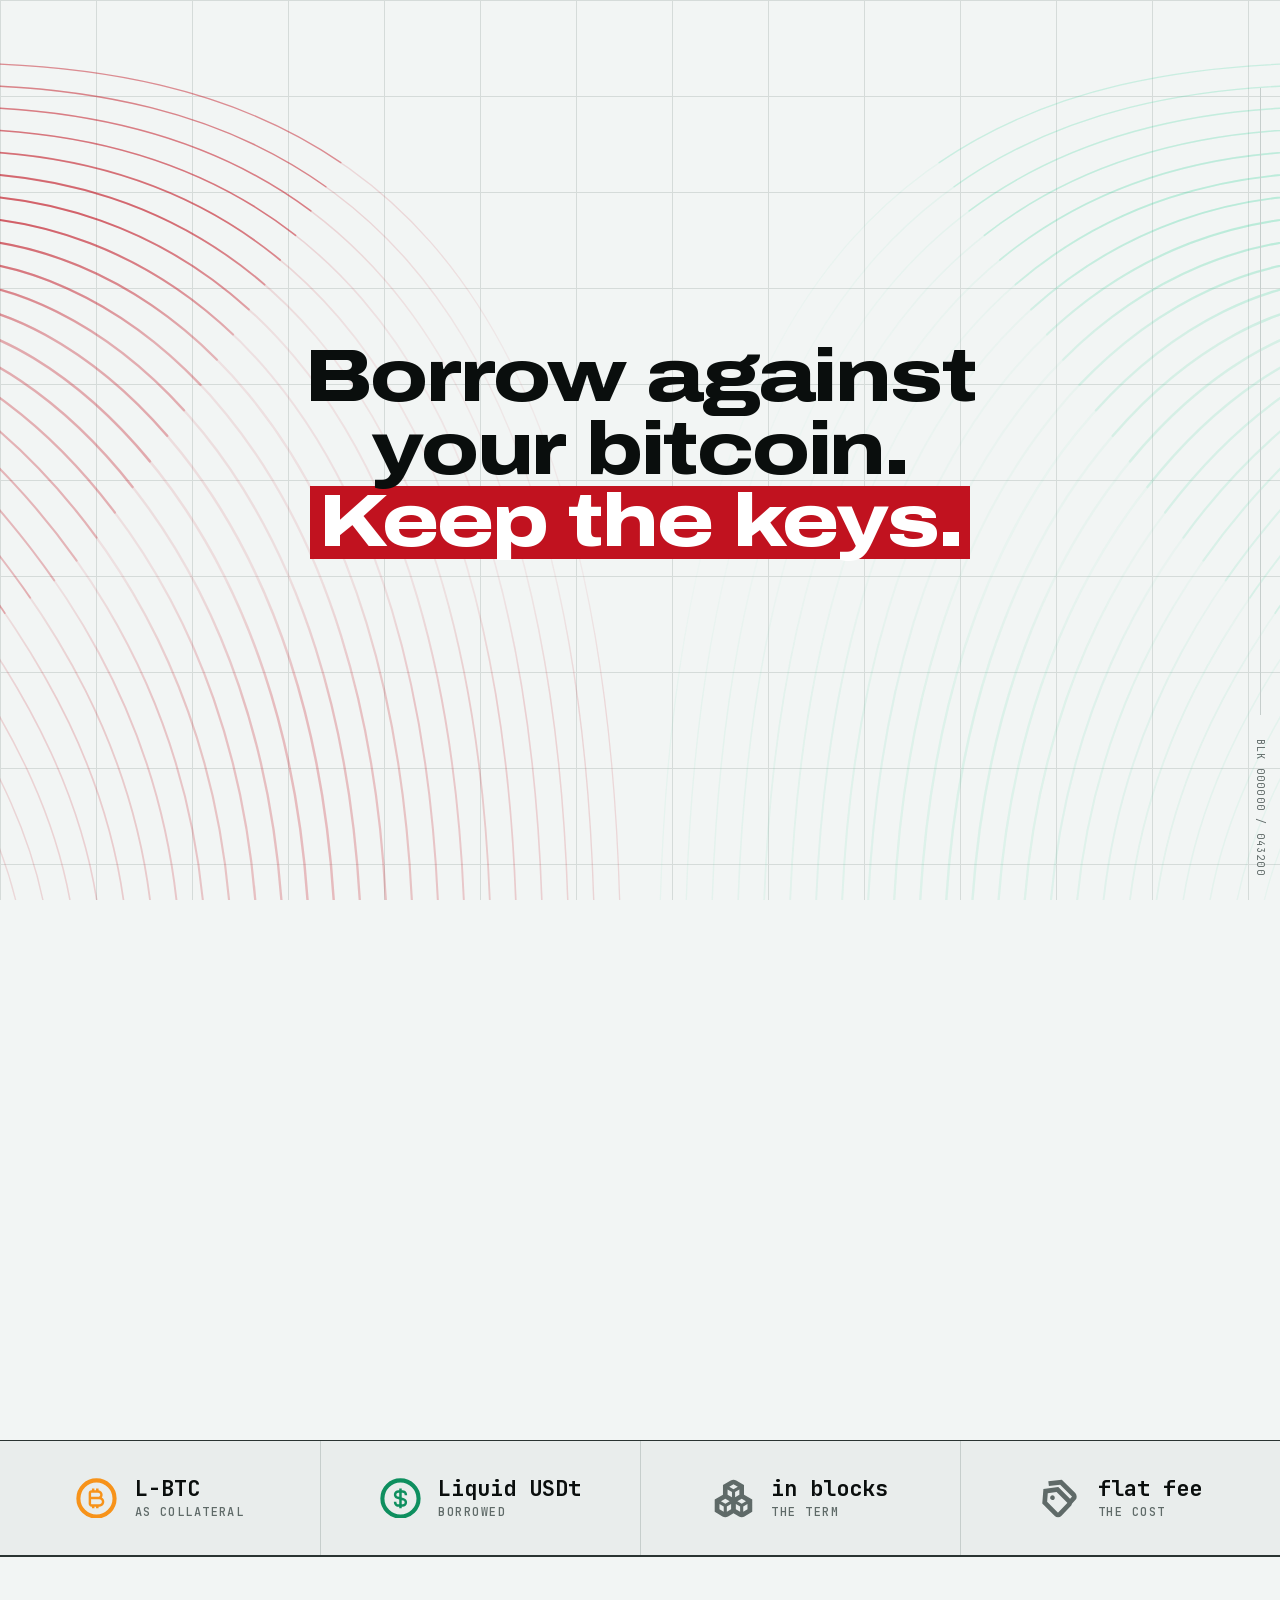
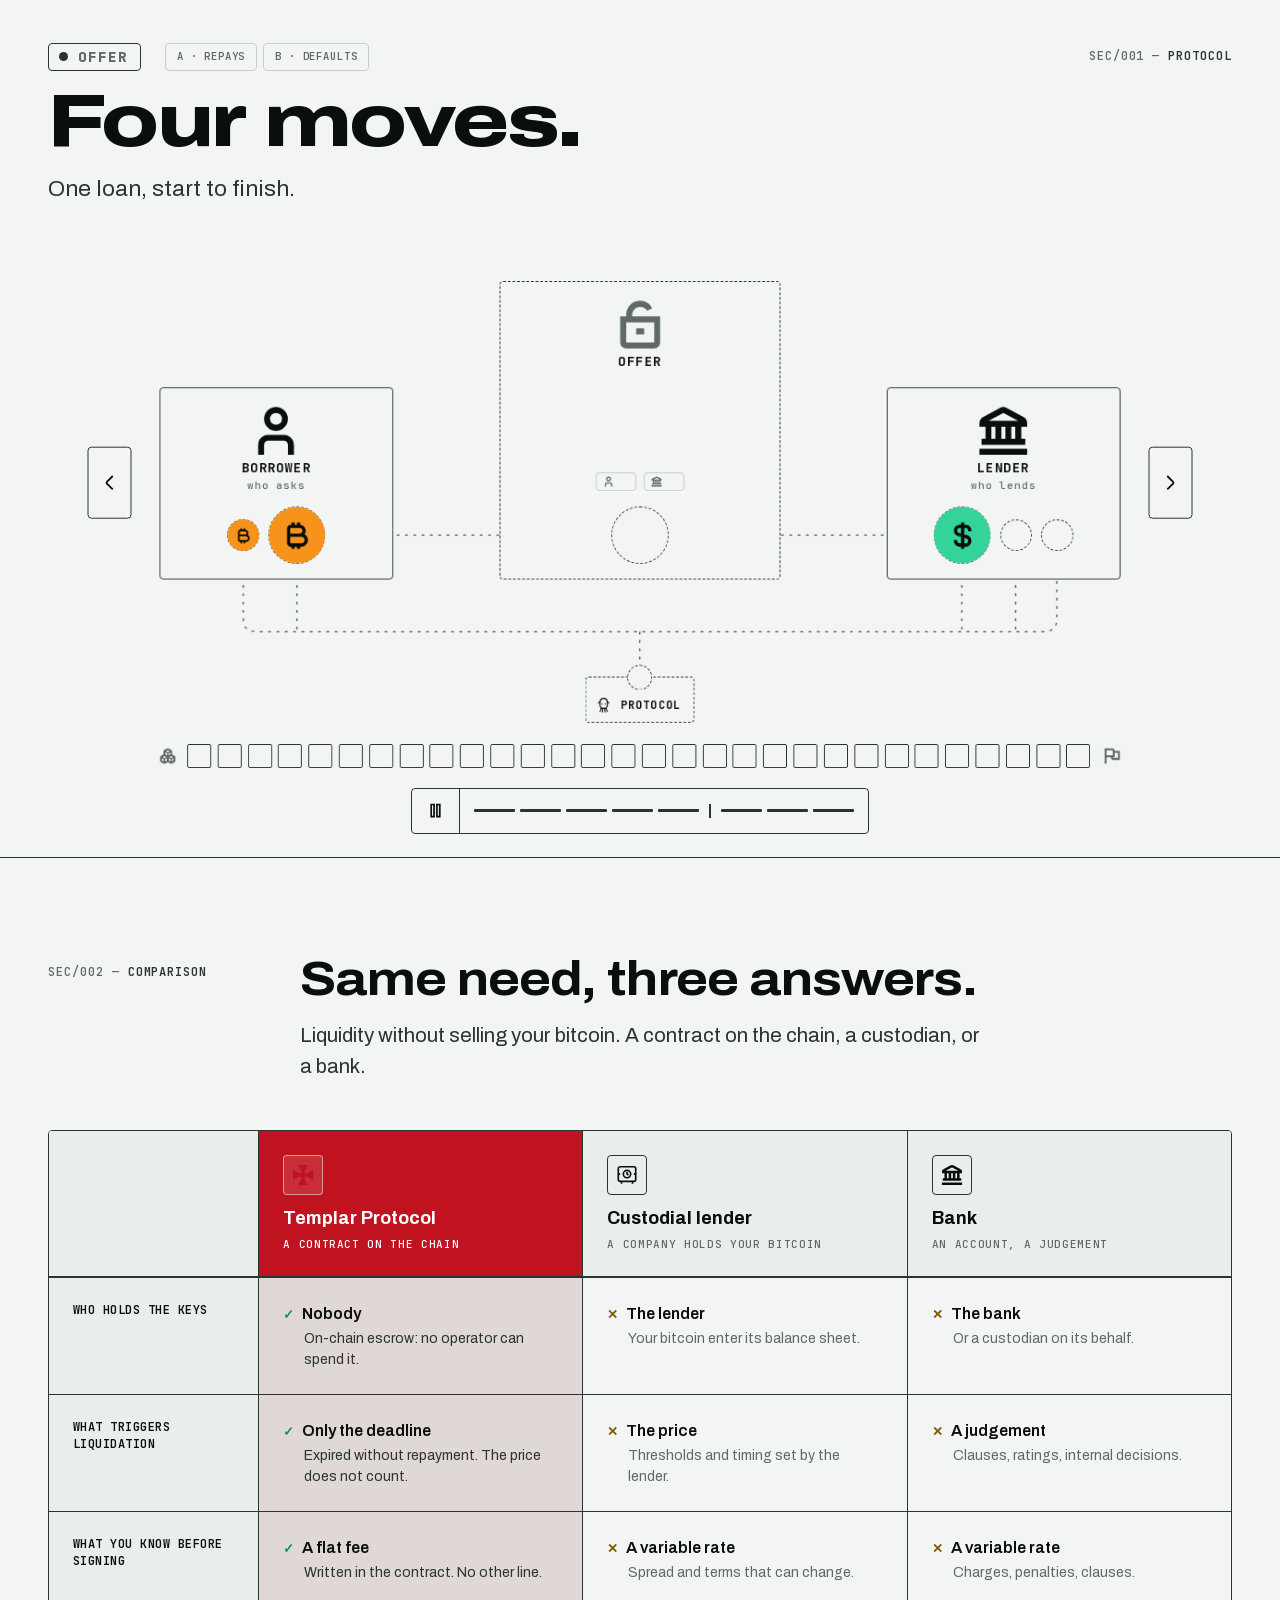
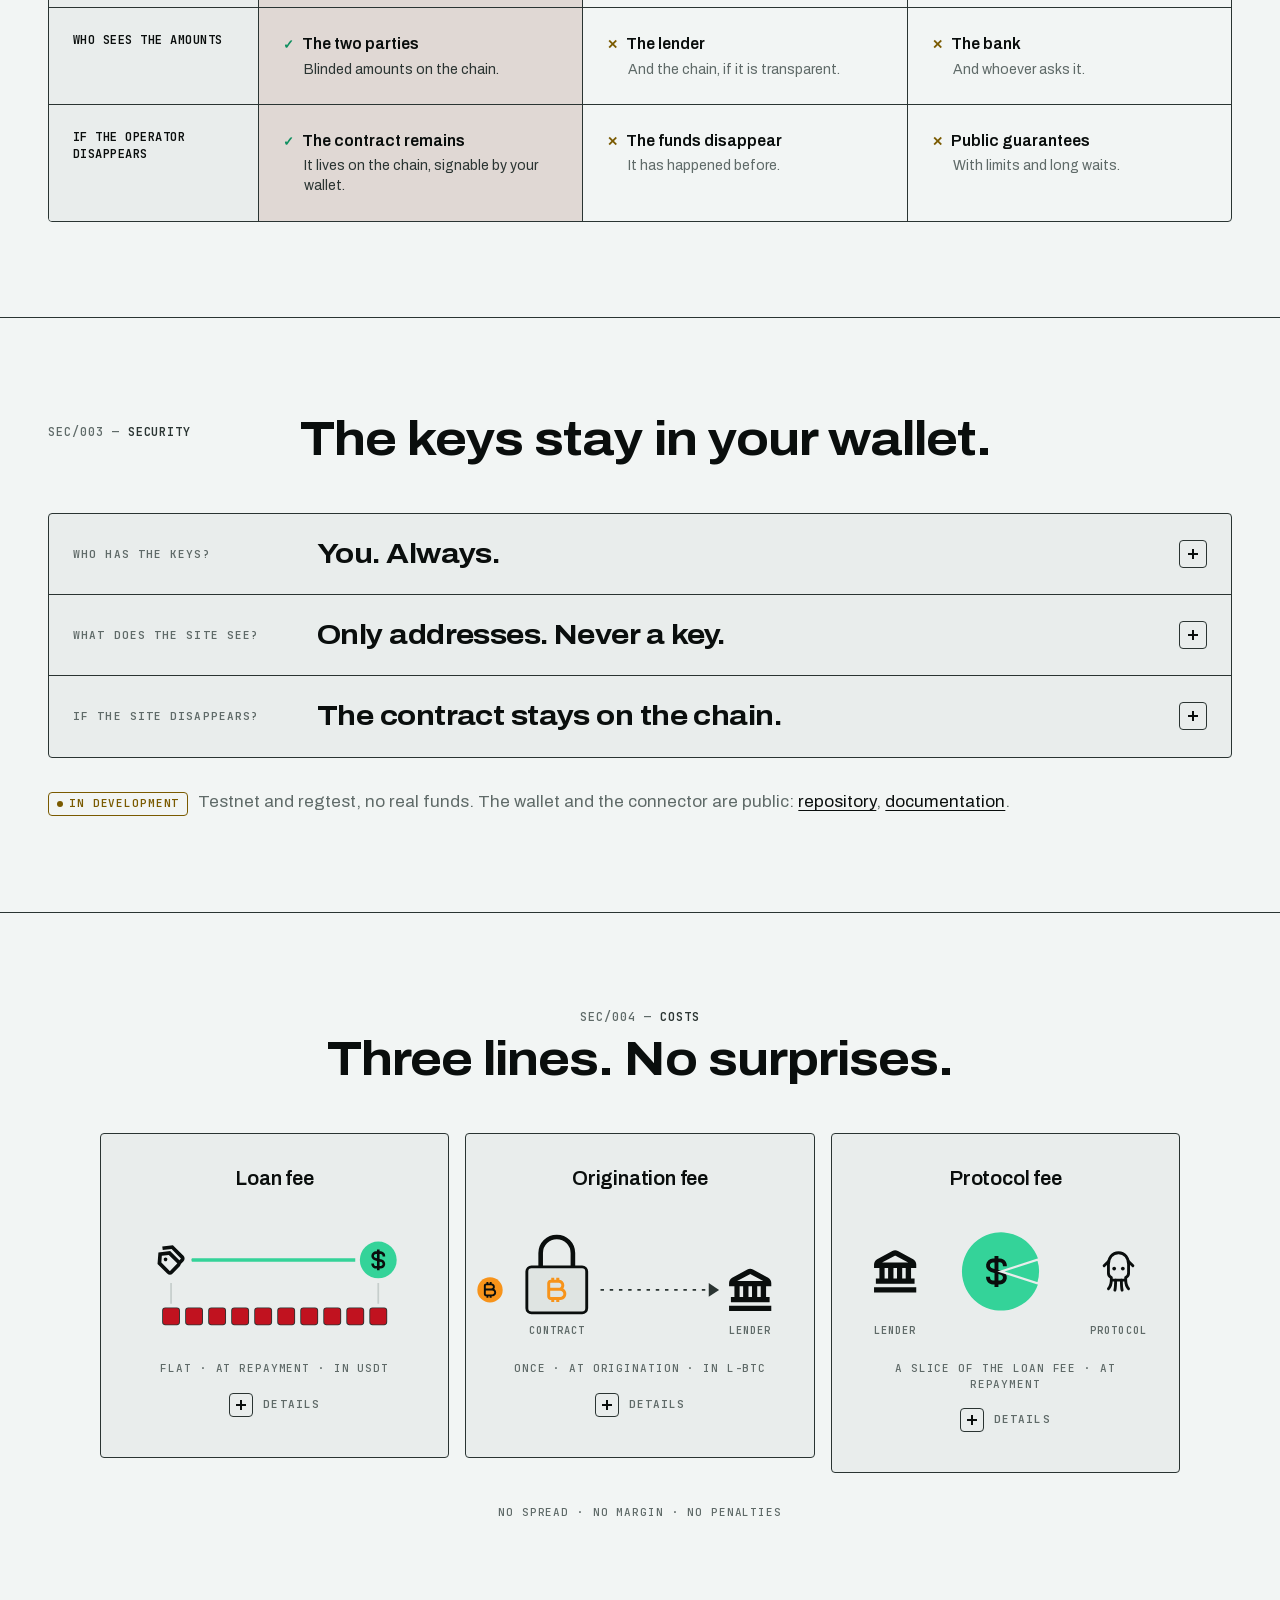
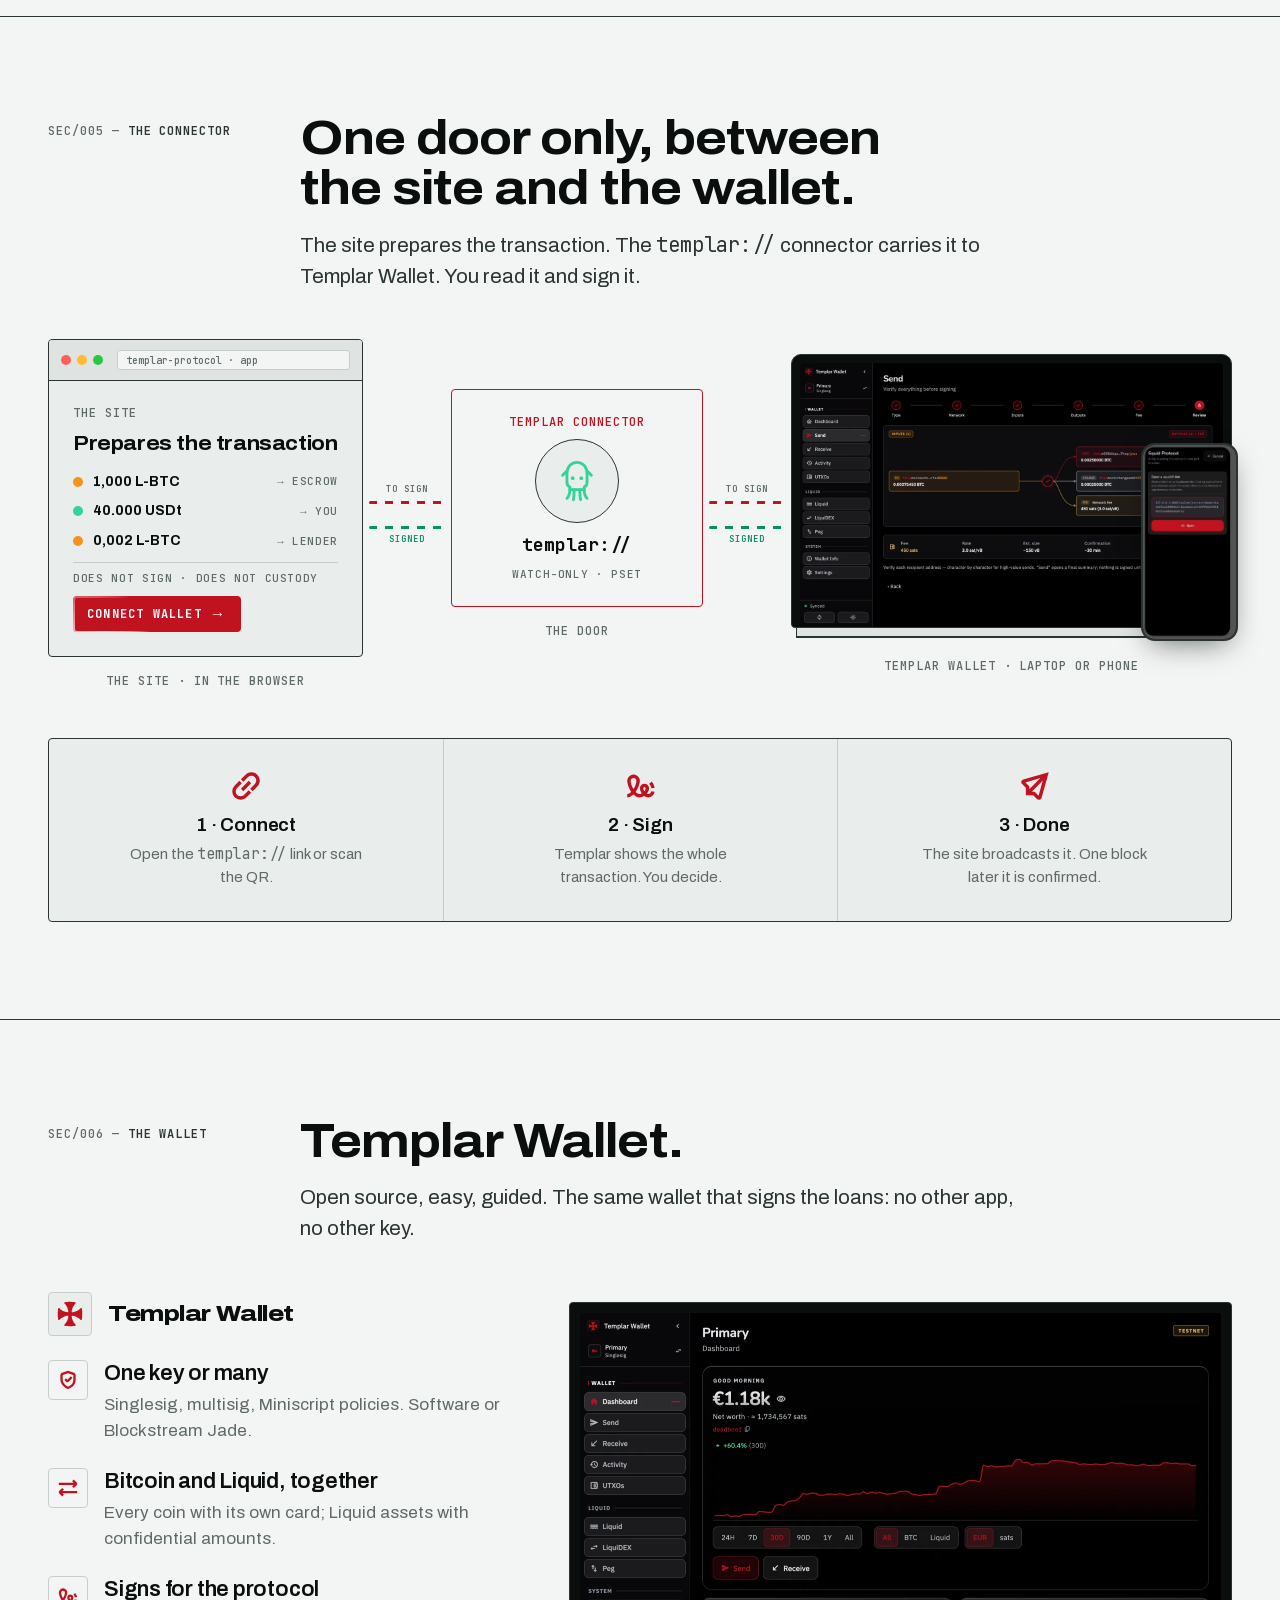
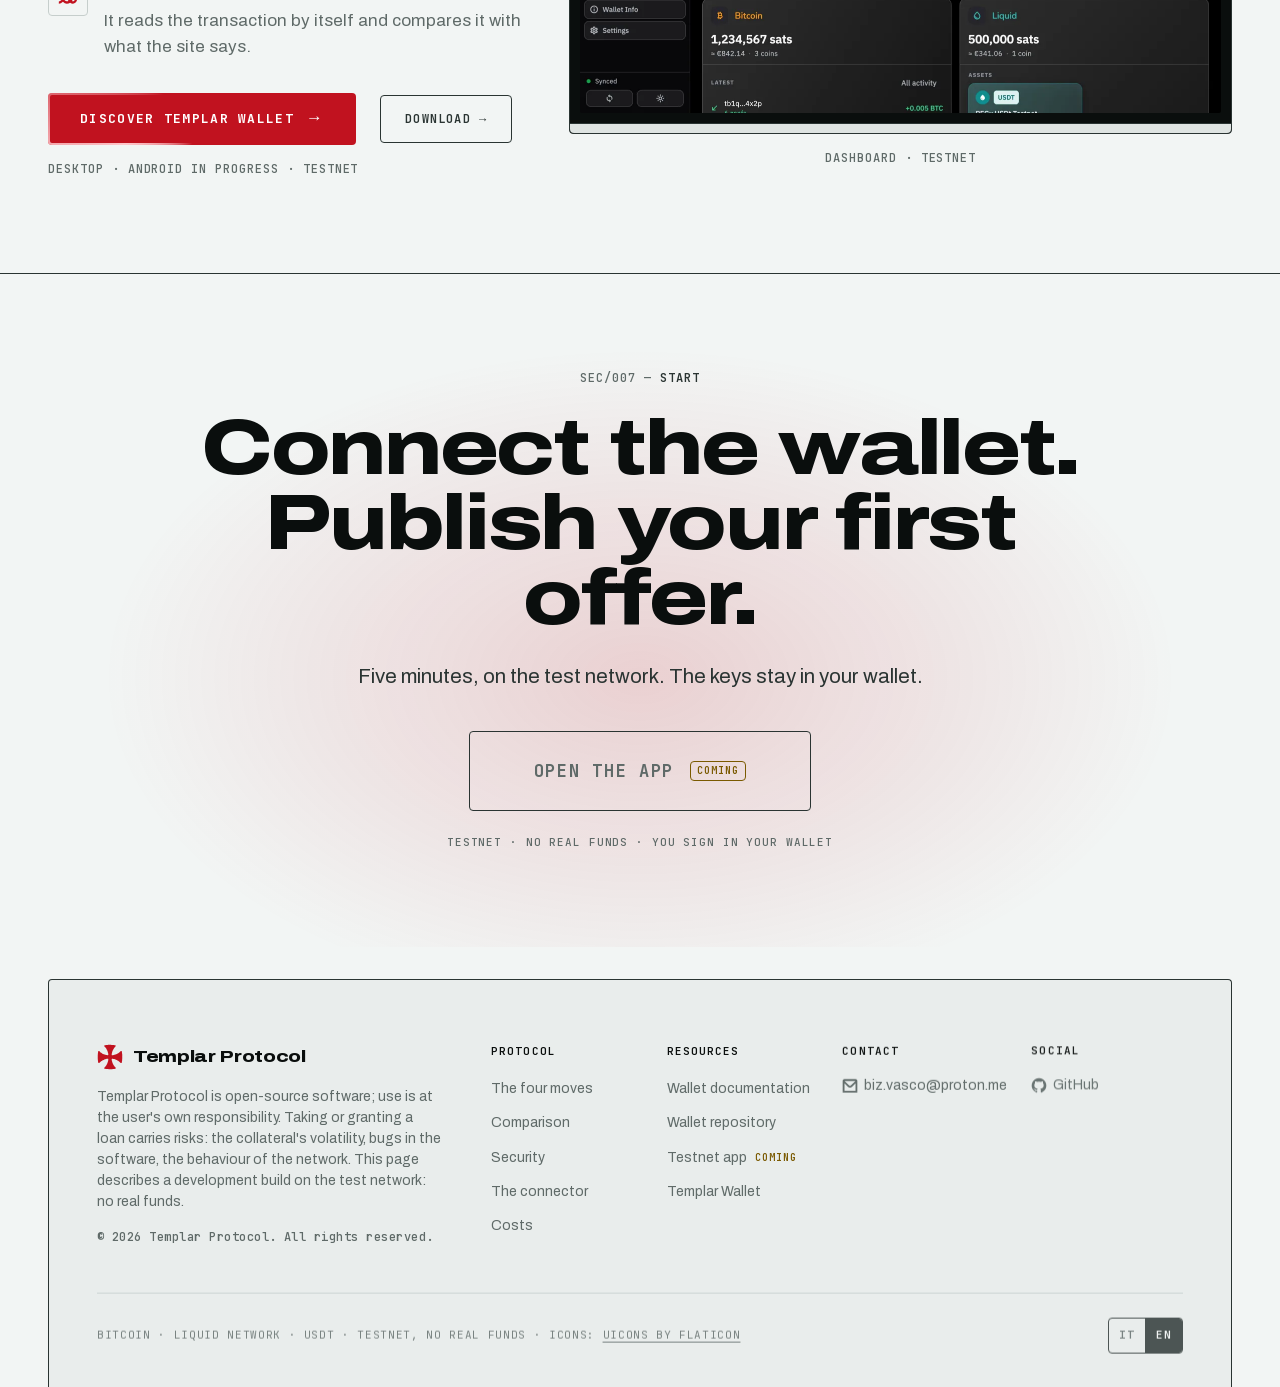
==== site/en/index.html @ 84b76973 "The Templar Protocol website: protocol, wallet and documentation Italian and English, published to G" ====
<!doctype html>
<html lang="en">
<head>
<meta charset="utf-8">
<meta name="viewport" content="width=device-width, initial-scale=1, viewport-fit=cover">
<title>Templar Protocol — USDt loans backed by bitcoin, on the Liquid Network</title>
<meta name="description" content="Peer-to-peer fixed-term loans in Liquid USDt, backed by L-BTC and settled on-chain on the Liquid Network. No custodian, no oracle, no price liquidation. You sign in your wallet.">
<link rel="canonical" href="https://templar.red/en/">
<link rel="alternate" hreflang="it" href="https://templar.red/">
<link rel="alternate" hreflang="en" href="https://templar.red/en/">
<link rel="alternate" hreflang="x-default" href="https://templar.red/">
<meta property="og:type" content="website">
<meta property="og:site_name" content="Templar Protocol">
<meta property="og:title" content="Templar Protocol — Borrow against your bitcoin. Keep the keys.">
<meta property="og:description" content="Fixed-term loans in Liquid USDt, backed by L-BTC. No custodian, no oracle, no price liquidation.">
<meta property="og:url" content="https://templar.red/en/">
<meta property="og:image" content="https://templar.red/assets/img/og-en.png">
<meta property="og:locale" content="en_US">
<meta property="og:locale:alternate" content="it_IT">
<meta name="twitter:card" content="summary_large_image">
<meta name="theme-color" content="#F2F5F4" media="(prefers-color-scheme: light)">
<meta name="theme-color" content="#0A0E0D" media="(prefers-color-scheme: dark)">
<link rel="icon" href="../assets/img/favicon.svg" type="image/svg+xml">
<script>try{var t=localStorage.getItem('sp-theme');if(t==='dark'||t==='light')document.documentElement.setAttribute('data-theme',t)}catch(e){}document.documentElement.classList.add('nav-off','js')</script>
<noscript><style>.nav-off .nav{opacity:1;transform:none;pointer-events:auto}</style></noscript>
<link rel="preload" href="../assets/fonts/Archivo-var.woff2" as="font" type="font/woff2" crossorigin>
<link rel="preload" href="../assets/fonts/JetBrainsMono-var.woff2" as="font" type="font/woff2" crossorigin>
<link rel="stylesheet" href="../assets/css/style.css">
</head>
<body>
<a class="skip" href="#main">Skip to content</a>

<header class="nav" data-open="false">
  <div class="wrap">
    <a class="brand" href="#top" aria-label="Templar Protocol, top of page">
      <img class="brand-mark" src="../assets/img/templar-cross.svg" alt="" width="26" height="26">
      <span class="word">Templar Protocol</span>
    </a>
    <span class="tag tag-warn nav-net"><i class="dot"></i>Testnet</span>
    <nav class="nav-links" id="menu" aria-label="Sections">
      <a href="#protocollo">Protocol</a>
      <a href="#sicurezza">Security</a>
      <a href="#costi">Costs</a>
      <a href="#wallet">Connector</a>
      <a class="only-menu" href="wallet/">Templar Wallet &#8594;</a>
      <div class="menu-tools only-menu">
        <div class="seg seg-nav" aria-label="Language"><a href="../" data-lang-set="it" hreflang="it" lang="it">IT</a><a href="./" aria-current="page" data-lang-set="en" hreflang="en">EN</a></div>
        <button type="button" class="nav-theme" data-theme-toggle aria-label="Switch theme"><svg viewBox="0 0 20 20" aria-hidden="true"><circle cx="10" cy="10" r="7.5" fill="none" stroke="currentColor" stroke-width="1.5"/><path d="M10 2.5a7.5 7.5 0 0 1 0 15Z" fill="currentColor"/></svg></button>
      </div>
    </nav>
    <div class="nav-ctl">
      <div class="seg seg-nav" aria-label="Language">
        <a href="../" data-lang-set="it" hreflang="it" lang="it">IT</a>
        <a href="./" aria-current="page" data-lang-set="en" hreflang="en">EN</a>
      </div>
      <button type="button" class="nav-theme" data-theme-toggle aria-label="Switch theme">
        <svg viewBox="0 0 20 20" aria-hidden="true"><circle cx="10" cy="10" r="7.5" fill="none" stroke="currentColor" stroke-width="1.5"/><path d="M10 2.5a7.5 7.5 0 0 1 0 15Z" fill="currentColor"/></svg>
      </button>
      <a class="nav-x" href="wallet/">Templar Wallet<span aria-hidden="true">&#8594;</span></a>
      <span class="cta cta-sm is-soon" aria-disabled="true"><span>Open the app</span><em>coming</em></span>
      <button type="button" class="menu-btn" aria-expanded="false" aria-controls="menu">Menu</button>
    </div>
  </div>
</header>

<!-- icon sprite: one definition, used by the diagram, the ledger and the device mock -->
<svg class="sprite" width="0" height="0" aria-hidden="true" focusable="false"><defs>
  <symbol id="i-person" viewBox="0 0 24 24" fill="currentColor"><path d="M20.25 23H17.46V18.38Q17.46 17.65 16.91 17.1Q16.36 16.55 15.63 16.55H8.3Q7.56 16.55 7.01 17.1Q6.46 17.65 6.46 18.38V23H3.75V18.38Q3.75 17.21 4.34 16.14Q4.92 15.08 5.99 14.46Q7.05 13.83 8.3 13.83H15.63Q16.88 13.83 17.94 14.46Q19 15.08 19.59 16.14Q20.18 17.21 20.25 18.38ZM11.96 12Q10.5 12 9.21 11.27Q7.93 10.53 7.2 9.25Q6.46 7.97 6.46 6.5Q6.46 5.03 7.2 3.75Q7.93 2.47 9.21 1.73Q10.5 1 11.96 1Q13.43 1 14.71 1.73Q16 2.47 16.73 3.75Q17.46 5.03 17.46 6.5Q17.46 7.97 16.73 9.25Q16 10.53 14.71 11.27Q13.43 12 11.96 12ZM11.96 3.71Q10.79 3.71 9.98 4.52Q9.18 5.33 9.21 6.5Q9.25 7.67 10.02 8.44Q10.79 9.21 11.96 9.21Q13.14 9.21 13.94 8.44Q14.75 7.67 14.75 6.5Q14.75 5.33 13.94 4.52Q13.14 3.71 11.96 3.71Z"/></symbol>
  <symbol id="i-vault" viewBox="0 0 24 24" fill="none" stroke="currentColor" stroke-width="1.8" stroke-linejoin="round"><rect x="2.5" y="3" width="19" height="16" rx="2"/><circle cx="12" cy="11" r="4"/><path d="M12 8.6v2.4l1.6 1.2M6 19v2.5M18 19v2.5M2.5 11h2M19.5 11h2"/></symbol>
  <symbol id="i-bank" viewBox="0 0 24 24" fill="currentColor"><path d="M1 20.21H23V23H1ZM23 8.41V10.17H20.29V15.67H22.12V18.38H1.95V15.67H3.79V10.17H1V8.41Q1 7.6 1.44 6.83Q1.88 6.06 2.61 5.69L10.53 1.37Q11.19 1 12 1Q12.81 1 13.47 1.37L21.39 5.69Q22.12 6.06 22.56 6.83Q23 7.6 23 8.41ZM5.18 7.38H18.82L12.22 3.79Q12 3.71 11.85 3.79ZM11.12 10.17V15.67H12.95V10.17ZM6.5 15.67H8.33V10.17H6.5ZM17.5 10.17H15.67V15.67H17.5Z"/></symbol>
  <symbol id="i-squid" viewBox="0 0 32 32" fill="none" stroke="currentColor" stroke-width="2" stroke-linecap="round" stroke-linejoin="round"><path d="M16 3c-4.4 0-7 3.6-7 8v6c0 1.5.8 2.6 2 3.2V22h10v-1.8c1.2-.6 2-1.7 2-3.2v-6c0-4.4-2.6-8-7-8Z"/><path d="M9 9 6 12M23 9l3 3"/><circle cx="13" cy="14" r="1.3" fill="currentColor" stroke="none"/><circle cx="19" cy="14" r="1.3" fill="currentColor" stroke="none"/><path d="M11 22c0 3-1 5-2 6M14 22c0 3 0 5-.5 7M18 22c0 3 0 5 .5 7M21 22c0 3 1 5 2 6"/></symbol>
  <symbol id="i-lock" viewBox="0 0 24 24" fill="currentColor"><path d="M18.5 8.23V7.42Q18.42 5.72 17.57 4.21Q16.72 2.7 15.25 1.85Q13.77 1 12 1Q10.23 1 8.75 1.85Q7.28 2.7 6.39 4.21Q5.5 5.72 5.5 7.42V8.23H2.77V20.19Q2.77 21.38 3.58 22.19Q4.4 23 5.5 23H18.5Q19.6 23 20.42 22.19Q21.23 21.38 21.23 20.19V8.23ZM8.31 7.42Q8.31 5.95 9.38 4.84Q10.45 3.73 12 3.73Q13.55 3.73 14.62 4.84Q15.69 5.95 15.69 7.42V8.23H8.31ZM5.58 20.19V10.97H18.5V20.19ZM10.15 13.77H13.85V16.5H10.15Z"/></symbol>
  <symbol id="i-lock-open" viewBox="0 0 24 24" fill="currentColor"><path d="M8.31 8.25V7.44Q8.31 6.19 9.09 5.19Q9.86 4.2 11.08 3.9Q12.29 3.61 13.44 4.09Q14.58 4.57 15.24 5.67L17.6 4.35Q16.57 2.43 14.54 1.54Q12.52 0.66 10.38 1.21Q8.24 1.77 6.88 3.54Q5.51 5.3 5.59 7.44V8.25H2.78V20.2Q2.78 21.38 3.59 22.19Q4.41 23 5.51 23H18.49Q19.59 23 20.41 22.19Q21.22 21.38 21.22 20.2V8.25ZM5.59 20.2V10.98H18.49V20.2ZM10.16 13.78H13.84V16.51H10.16Z"/></symbol>
  <symbol id="i-blocks" viewBox="0 0 24 24" fill="currentColor"><path d="M18.16 9.8V4.15L13.61 1.44Q12.88 1 12 1Q11.12 1 10.39 1.44L5.84 4.15V9.8L1 12.66V19.85L5.55 22.56Q6.35 23 7.2 23Q8.04 23 8.85 22.56L12 20.65L15.23 22.56Q15.96 23 16.84 23Q17.72 23 18.45 22.56L23 19.85V12.66L18.23 9.8ZM16.84 15.15 14.27 13.69 16.84 12.15 19.33 13.69ZM7.23 15.15 4.67 13.69 7.23 12.15 9.73 13.69ZM8.55 6.79 11.12 8.26V11.27L8.55 9.8ZM12.95 11.27V8.26L15.45 6.79V9.8ZM11.78 3.79Q12 3.64 12.22 3.79L14.57 5.18L12 6.65L9.51 5.18ZM3.79 18.31V15.3L6.28 16.77V19.77ZM8.11 19.77V16.77L10.61 15.3V18.31ZM13.39 18.31V15.3L15.89 16.77V19.77ZM17.72 19.77V16.77L20.21 15.3V18.31Z"/></symbol>
  <symbol id="i-btc" viewBox="0 0 24 24" fill="currentColor"><circle cx="12" cy="12" r="10.6" fill="none" stroke="currentColor" stroke-width="2.4"/><path d="M15.11 11.38Q15.62 10.69 15.62 9.83Q15.62 8.79 14.92 8.04Q14.22 7.28 13.22 7.17V6.2H11.75V7.17H10.78V6.2H9.35V7.17H9.08Q8.38 7.17 7.9 7.67Q7.42 8.17 7.42 8.87V15.13Q7.42 15.83 7.9 16.33Q8.38 16.83 9.08 16.83H9.35V17.8H10.78V16.83H11.75V17.8H13.22V16.83H13.68Q14.46 16.83 15.13 16.45Q15.81 16.06 16.2 15.38Q16.58 14.71 16.58 13.91Q16.58 13.12 16.18 12.44Q15.77 11.77 15.11 11.38ZM8.85 8.87Q8.85 8.75 8.93 8.67Q9 8.6 9.08 8.6H12.95Q13.45 8.6 13.82 8.96Q14.18 9.33 14.18 9.83Q14.18 10.34 13.82 10.69Q13.45 11.03 12.95 11.03H8.85ZM13.68 15.36H9.08Q9 15.36 8.93 15.31Q8.85 15.25 8.85 15.13V12.46H13.68Q14.26 12.46 14.71 12.91Q15.15 13.35 15.15 13.93Q15.15 14.51 14.71 14.94Q14.26 15.36 13.68 15.36Z"/></symbol>
  <symbol id="i-usd" viewBox="0 0 24 24" fill="currentColor"><circle cx="12" cy="12" r="10.6" fill="none" stroke="currentColor" stroke-width="2.4"/><path d="M15.87 10.07V9.72Q15.87 9.02 15.52 8.44Q15.17 7.86 14.59 7.51Q14.01 7.17 13.31 7.17H12.73V6.2H11.27V7.17H10.69Q9.76 7.17 9.02 7.79Q8.29 8.4 8.15 9.35Q8.02 10.3 8.52 11.11Q9.02 11.92 9.95 12.19L11.27 12.54V15.36H10.69Q10.22 15.36 9.91 15.05Q9.6 14.75 9.6 14.28V13.93H8.13V14.28Q8.13 14.98 8.48 15.56Q8.83 16.14 9.41 16.49Q9.99 16.83 10.69 16.83H11.27V17.8H12.73V16.83H13.31Q14.24 16.83 14.98 16.21Q15.71 15.6 15.85 14.65Q15.98 13.7 15.48 12.89Q14.98 12.08 14.05 11.81L12.73 11.46V8.6H13.31Q13.78 8.64 14.09 8.95Q14.4 9.25 14.4 9.72V10.07ZM13.62 13.2Q14.01 13.31 14.24 13.66Q14.47 14.01 14.42 14.44Q14.36 14.86 14.03 15.13Q13.7 15.4 13.31 15.36H12.73V12.97ZM11.27 11.03 10.38 10.8Q9.99 10.69 9.76 10.34Q9.53 9.99 9.58 9.56Q9.64 9.14 9.97 8.89Q10.3 8.64 10.69 8.64H11.27Z"/></symbol>
  <symbol id="i-tag" viewBox="0 0 24 24" fill="currentColor"><path d="M21.28 8.85 13.36 1 5.44 1.95 5.8 4.67 12.4 3.93 19.3 10.83Q19.44 10.9 19.3 11.05L18.2 12.22L11.3 5.33L2.58 6.5L1.92 15.01L9.1 22.12Q9.98 23 11.16 23Q12.33 23 13.21 22.12L18.49 16.62Q19.15 15.96 19.3 15.08L21.28 12.95Q22.08 12.15 22.08 10.94Q22.08 9.73 21.28 8.85ZM16.58 14.71 11.23 20.21Q11.23 20.21 11.16 20.21Q11.08 20.21 11.01 20.21L4.78 13.91L5.14 8.92L10.28 8.26L16.58 14.49Q16.58 14.57 16.58 14.6Q16.58 14.64 16.58 14.71ZM9.25 11.56Q9.25 12.15 8.85 12.55Q8.44 12.95 7.89 12.92Q7.34 12.88 6.94 12.51Q6.54 12.15 6.54 11.56Q6.54 10.97 6.94 10.57Q7.34 10.17 7.89 10.17Q8.44 10.17 8.85 10.57Q9.25 10.97 9.25 11.56Z"/></symbol>
  <symbol id="i-check" viewBox="0 0 24 24" fill="currentColor"><path d="M8.06 20Q6.99 20 6.31 19.24L1 14.01L3.05 11.96L8.06 16.97L20.95 4L23 6.04L9.72 19.24Q9.04 20 7.98 20Z"/></symbol>
  <symbol id="i-swap" viewBox="0 0 24 24" fill="currentColor"><path d="M23 18.42H5.33L7.09 20.18L5.11 22.08L1.66 18.64Q1 17.98 1 17.02Q1 16.07 1.66 15.41L5.11 11.96L7.09 13.94L5.33 15.7H23ZM16.99 10.13 18.89 12.04 22.34 8.59Q23 7.93 23 6.98Q23 6.02 22.34 5.36L18.89 1.92L16.99 3.9L18.67 5.58H1V8.37H18.67Z"/></symbol>
  <symbol id="i-link" viewBox="0 0 24 24" fill="currentColor"><path d="M7.7 22.99Q5.64 22.99 3.96 21.85Q2.27 20.71 1.5 18.88Q0.74 17.05 1.14 15.07Q1.54 13.09 3.01 11.63L6.67 7.89L8.65 9.87L4.91 13.61Q4.18 14.34 3.92 15.33Q3.67 16.32 3.92 17.34Q4.18 18.37 4.91 19.1Q5.64 19.84 6.67 20.09Q7.7 20.35 8.69 20.09Q9.67 19.84 10.41 19.1L14.14 15.37L16.12 17.34L12.39 21.01Q11.43 21.96 10.22 22.47Q9.01 22.99 7.7 22.99ZM17.37 16.1 15.39 14.12 19.13 10.38Q20.22 9.28 20.22 7.67Q20.22 6.06 19.09 4.93Q17.95 3.79 16.34 3.79Q14.73 3.79 13.63 4.89L9.89 8.63L7.92 6.65L11.65 2.98Q12.97 1.66 14.66 1.23Q16.34 0.79 18.06 1.26Q19.79 1.74 21.03 2.98Q22.28 4.23 22.75 5.95Q23.23 7.67 22.79 9.36Q22.35 11.04 21.03 12.36ZM7.92 14.12 14.14 7.89 16.12 9.87 9.89 16.1Z"/></symbol>
  <symbol id="i-pen" viewBox="0 0 24 24" fill="currentColor"><path d="M20.29 13.83Q19.85 11.63 18.53 10.17L20.65 8.33Q22.41 10.39 23 13.32ZM20.21 16.11 22.93 16.62Q22.56 18.53 21.13 19.85Q19.7 21.17 17.94 21.17Q16.18 21.17 14.57 19.99Q12.73 21.17 10.61 21.17Q8.11 21.17 5.91 18.89Q3.49 21.17 1 21.17V18.45Q2.54 18.45 4.15 16.77Q2.76 14.64 1.81 12Q1 9.58 1 7.89Q1 6.5 1.7 5.36Q2.39 4.23 3.53 3.53Q4.67 2.83 6.02 2.83Q7.38 2.83 8.55 3.53Q9.73 4.23 10.42 5.36Q11.12 6.5 11.12 7.89Q11.12 9.58 10.17 12.07Q9.21 14.64 7.67 16.84Q9.21 18.38 10.61 18.38Q11.63 18.38 12.59 17.94Q11.93 16.91 11.52 15.81Q11.12 14.71 11.12 13.83Q11.12 12.29 12.18 11.23Q13.25 10.17 14.75 10.17Q16.25 10.17 17.35 11.23Q18.45 12.29 18.45 13.83Q18.45 14.71 17.98 15.85Q17.5 16.99 16.69 18.09Q17.35 18.38 17.94 18.38Q18.75 18.38 19.41 17.72Q20.07 17.06 20.21 16.11ZM5.99 14.49Q7.01 12.81 7.67 10.97Q8.33 9.14 8.33 7.89Q8.33 6.94 7.67 6.24Q7.01 5.55 6.06 5.55Q5.11 5.55 4.41 6.24Q3.71 6.94 3.71 7.89Q3.71 9.14 4.34 10.97Q4.96 12.81 5.99 14.49ZM15.67 13.83Q15.67 13.47 15.41 13.17Q15.15 12.88 14.75 12.88Q14.35 12.88 14.09 13.17Q13.83 13.47 13.83 13.87Q13.83 14.27 14.05 14.9Q14.27 15.52 14.71 16.11Q15.15 15.52 15.41 14.9Q15.67 14.27 15.67 13.83Z"/></symbol>
  <symbol id="i-send" viewBox="0 0 24 24" fill="currentColor"><path d="M2.61 6.72Q1.88 6.94 1.44 7.53Q1 8.11 1 8.92Q1 9.8 1.73 10.46L4.67 13.39V19.33H10.61L13.54 22.34Q14.2 23 15.15 23Q15.45 23 15.67 22.93Q16.25 22.78 16.69 22.34Q17.13 21.9 17.28 21.39L23 1ZM4.23 9.14 16.33 5.69 7.45 14.64V12.29ZM14.86 19.77 11.71 16.55H9.36L18.23 7.67Z"/></symbol>
  <symbol id="i-shield" viewBox="0 0 24 24" fill="currentColor"><path d="M11.27 11.71 9.65 10.02 7.67 11.93 9.65 14.05Q10.31 14.71 11.19 14.71Q12.15 14.71 12.73 14.13L17.35 9.51L15.37 7.53ZM11.93 23 11.41 22.78Q10.31 22.27 9.07 21.46Q6.57 19.77 4.96 17.79Q2.83 15.08 2.83 12V6.06Q2.83 5.18 3.35 4.45Q3.86 3.71 4.74 3.42L12 1L19.26 3.42Q20.14 3.71 20.65 4.45Q21.17 5.18 21.17 6.06V12Q21.17 15.52 18.97 18.23Q17.43 20.29 14.86 21.68Q13.54 22.49 12.44 22.85ZM12 3.93 5.62 6.06V12Q5.62 14.79 8.26 17.28Q9.87 18.89 12.07 19.99Q14.27 19.11 15.81 17.65Q18.38 15.23 18.38 12V6.06Z"/></symbol>
  <symbol id="g-btc" viewBox="0 0 24 24" fill="currentColor"><path d="M16.83 11.04Q17.61 9.96 17.61 8.64Q17.61 7.02 16.53 5.85Q15.45 4.68 13.89 4.5V3H11.61V4.5H10.11V3H7.89V4.5H7.47Q6.39 4.5 5.64 5.28Q4.89 6.06 4.89 7.14V16.86Q4.89 17.94 5.64 18.72Q6.39 19.5 7.47 19.5H7.89V21H10.11V19.5H11.61V21H13.89V19.5H14.61Q15.81 19.5 16.86 18.9Q17.91 18.3 18.51 17.25Q19.11 16.2 19.11 14.97Q19.11 13.74 18.48 12.69Q17.85 11.64 16.83 11.04ZM7.11 7.14Q7.11 6.96 7.23 6.84Q7.35 6.72 7.47 6.72H13.47Q14.25 6.72 14.82 7.29Q15.39 7.86 15.39 8.64Q15.39 9.42 14.82 9.96Q14.25 10.5 13.47 10.5H7.11ZM14.61 17.22H7.47Q7.35 17.22 7.23 17.13Q7.11 17.04 7.11 16.86V12.72H14.61Q15.51 12.72 16.2 13.41Q16.89 14.1 16.89 15Q16.89 15.9 16.2 16.56Q15.51 17.22 14.61 17.22Z"/></symbol>
  <symbol id="g-usd" viewBox="0 0 24 24" fill="currentColor"><path d="M18 9V8.46Q18 7.38 17.46 6.48Q16.92 5.58 16.02 5.04Q15.12 4.5 14.04 4.5H13.14V3H10.86V4.5H9.96Q8.52 4.5 7.38 5.46Q6.24 6.42 6.03 7.89Q5.82 9.36 6.6 10.62Q7.38 11.88 8.82 12.3L10.86 12.84V17.22H9.96Q9.24 17.22 8.76 16.74Q8.28 16.26 8.28 15.54V15H6V15.54Q6 16.62 6.54 17.52Q7.08 18.42 7.98 18.96Q8.88 19.5 9.96 19.5H10.86V21H13.14V19.5H14.04Q15.48 19.5 16.62 18.54Q17.76 17.58 17.97 16.11Q18.18 14.64 17.4 13.38Q16.62 12.12 15.18 11.7L13.14 11.16V6.72H14.04Q14.76 6.78 15.24 7.26Q15.72 7.74 15.72 8.46V9ZM14.52 13.86Q15.12 14.04 15.48 14.58Q15.84 15.12 15.75 15.78Q15.66 16.44 15.15 16.86Q14.64 17.28 14.04 17.22H13.14V13.5ZM10.86 10.5 9.48 10.14Q8.88 9.96 8.52 9.42Q8.16 8.88 8.25 8.22Q8.34 7.56 8.85 7.17Q9.36 6.78 9.96 6.78H10.86Z"/></symbol>
  <symbol id="i-flag" viewBox="0 0 24 24" fill="currentColor"><path d="M15.67 4.67V4.23Q15.67 2.91 14.71 1.95Q13.76 1 12.44 1H1V23H3.79V13.83H10.17V14.27Q10.17 15.59 11.12 16.55Q12.07 17.5 13.39 17.5H23V4.67ZM3.79 3.71H12.44Q12.66 3.71 12.81 3.86Q12.95 4.01 12.95 4.23V11.05H3.79ZM20.29 14.71H13.39Q13.17 14.79 13.03 14.64Q12.88 14.49 12.88 14.27V13.83H15.67V7.38H20.29Z"/></symbol>
  <symbol id="i-arrow" viewBox="0 0 24 24" fill="currentColor"><path d="M16.55 15.89 19.04 13.39 1 13.32V10.61H19.04L16.55 8.11L18.45 6.13L22.05 9.73Q23 10.68 23 12Q23 13.32 22.05 14.27L18.45 17.87Z"/></symbol>
  <symbol id="i-mail" viewBox="0 0 24 24" fill="currentColor"><path d="M20.29 1.92H3.79Q2.61 1.92 1.81 2.72Q1 3.53 1 4.7V22.08H23V4.7Q23 3.53 22.19 2.72Q21.39 1.92 20.21 1.92ZM20.07 4.7 13.47 11.23Q12.88 11.82 12 11.82Q11.12 11.82 10.53 11.23L3.93 4.7ZM3.79 19.37V8.37L8.55 13.21Q9.21 13.87 10.13 14.24Q11.05 14.6 12 14.6Q12.95 14.6 13.87 14.24Q14.79 13.87 15.45 13.21L20.29 8.37V19.37Z"/></symbol>
  <symbol id="i-team" viewBox="0 0 24 24" fill="currentColor"><path d="M7.89 12.88Q6.13 12.88 4.92 11.71Q3.71 10.53 3.75 8.81Q3.79 7.09 4.96 5.88Q6.13 4.67 7.86 4.67Q9.58 4.67 10.79 5.88Q12 7.09 12 8.81Q12 10.53 10.79 11.71Q9.58 12.88 7.89 12.88ZM7.89 7.38Q7.31 7.38 6.9 7.78Q6.5 8.19 6.5 8.77Q6.5 9.36 6.9 9.76Q7.31 10.17 7.89 10.17Q8.48 10.17 8.85 9.76Q9.21 9.36 9.21 8.77Q9.21 8.19 8.85 7.78Q8.48 7.38 7.89 7.38ZM14.79 19.77Q14.71 18.45 14.05 17.28Q13.39 16.11 12.22 15.45Q11.05 14.79 9.73 14.71H6.06Q4.67 14.79 3.53 15.45Q2.39 16.11 1.7 17.28Q1 18.45 1 19.77V23H3.79V19.77Q3.79 18.82 4.45 18.16Q5.11 17.5 6.06 17.5H9.73Q10.68 17.5 11.34 18.16Q12 18.82 12 19.77V23H14.79ZM17.06 9.21Q15.3 9.29 14.13 8.08Q12.95 6.87 12.95 5.14Q12.95 3.42 14.13 2.21Q15.3 1 17.02 1Q18.75 1 19.96 2.21Q21.17 3.42 21.17 5.14Q21.17 6.87 19.96 8.04Q18.75 9.21 17.06 9.29ZM17.06 3.71Q16.47 3.71 16.07 4.12Q15.67 4.52 15.67 5.11Q15.67 5.69 16.07 6.1Q16.47 6.5 17.06 6.5Q17.65 6.5 18.05 6.1Q18.45 5.69 18.42 5.11Q18.38 4.52 18.01 4.12Q17.65 3.71 17.06 3.71ZM23 16.11Q23 14.79 22.3 13.61Q21.61 12.44 20.47 11.78Q19.33 11.12 17.94 11.12H14.79V13.83H17.94Q18.89 13.83 19.55 14.49Q20.21 15.15 20.21 16.11V19.33H23Z"/></symbol>
  <symbol id="i-play" viewBox="0 0 24 24" fill="currentColor"><path d="M4.74 23V1L17.84 9.38Q18.51 9.83 18.88 10.54Q19.26 11.25 19.26 12.04Q19.26 12.82 18.88 13.5Q18.51 14.17 17.84 14.62ZM7.51 6.16V17.84L16.34 12.22Q16.41 12.15 16.41 12Q16.41 11.85 16.34 11.78Z"/></symbol>
  <symbol id="i-pause" viewBox="0 0 24 24" fill="currentColor"><path d="M11.08 23H3.75V1H11.08ZM6.46 20.21H8.3V3.71H6.46ZM20.25 23H12.92V1H20.25ZM15.63 20.21H17.46V3.71H15.63Z"/></symbol>
  <symbol id="i-github" viewBox="0 0 24 24" fill="currentColor"><path d="M12 1.28Q8.99 1.28 6.46 2.75Q3.93 4.22 2.47 6.75Q1 9.28 1 12.28Q1 14.63 1.95 16.76Q2.91 18.88 4.63 20.42Q6.35 21.96 8.55 22.7Q8.92 22.77 9.1 22.59Q9.29 22.4 9.29 22.18V20.13Q8.19 20.35 7.38 20.2Q6.72 20.06 6.28 19.69Q5.91 19.47 5.69 19.1L5.55 18.81Q5.25 18 4.74 17.56Q4.52 17.27 4.3 17.2Q3.86 16.9 3.9 16.76Q3.93 16.61 4.15 16.54H4.37Q5.11 16.61 5.69 17.12Q5.91 17.42 6.06 17.71Q6.72 18.81 7.82 18.88Q8.55 18.96 9.29 18.59Q9.43 17.64 10.02 17.12Q7.75 16.9 6.57 15.88Q4.96 14.56 4.96 11.7Q4.96 10.01 6.13 8.76Q5.91 8.32 5.91 7.74Q5.84 6.78 6.21 5.83H6.57Q6.94 5.83 7.53 6.05Q8.33 6.34 9.21 6.93Q10.53 6.56 12 6.56Q13.47 6.56 14.79 6.93Q16.03 6.05 17.06 5.83Q17.57 5.76 17.79 5.83Q18.16 6.78 18.09 7.74Q18.09 8.32 17.87 8.76Q19.04 9.94 19.04 11.7Q19.04 14.56 17.43 15.88Q16.25 16.83 13.98 17.12Q14.71 17.78 14.71 19.18V22.18Q14.71 22.4 14.9 22.59Q15.08 22.77 15.52 22.7Q17.65 21.96 19.37 20.42Q21.09 18.88 22.05 16.76Q23 14.63 23 12.28Q23 9.28 21.53 6.75Q20.07 4.22 17.54 2.75Q15.01 1.28 12 1.28ZM5.18 17.05Q5.11 17.12 4.96 17.09Q4.81 17.05 4.85 16.94Q4.89 16.83 5.03 16.9Q5.18 16.98 5.18 17.05ZM5.62 17.56Q5.55 17.64 5.4 17.49Q5.25 17.34 5.36 17.27Q5.47 17.2 5.58 17.34Q5.69 17.49 5.62 17.56ZM6.06 18.15Q5.91 18.3 5.8 18.11Q5.69 17.93 5.8 17.82Q5.91 17.71 6.02 17.89Q6.13 18.08 6.06 18.15ZM6.65 18.81Q6.5 18.96 6.35 18.77Q6.21 18.59 6.32 18.48Q6.43 18.37 6.57 18.52Q6.72 18.66 6.65 18.81ZM7.45 19.18Q7.38 19.32 7.16 19.25Q6.94 19.18 7.01 19.03Q7.09 18.88 7.31 18.96Q7.53 19.03 7.45 19.18ZM8.33 19.25Q8.33 19.4 8.11 19.4Q7.89 19.4 7.89 19.21Q7.89 19.03 8.11 19.03Q8.33 19.03 8.33 19.25ZM9.21 19.1Q9.21 19.25 8.99 19.29Q8.77 19.32 8.74 19.18Q8.7 19.03 8.92 18.96Q9.14 18.88 9.21 19.1Z"/></symbol>
  <symbol id="i-prev" viewBox="0 0 24 24" fill="currentColor"><path d="M15.89 23 7.16 14.27Q6.21 13.32 6.21 12Q6.21 10.68 7.16 9.73L15.89 1L17.79 2.98L9.07 11.71Q8.92 11.78 8.92 12Q8.92 12.22 9.07 12.29L17.79 21.02Z"/></symbol>
  <symbol id="i-next" viewBox="0 0 24 24" fill="currentColor"><path d="M8.19 23 16.84 14.27Q17.79 13.32 17.79 12Q17.79 10.68 16.84 9.73L8.11 1L6.21 2.98L14.93 11.71Q15.08 11.78 15.08 12Q15.08 12.22 14.93 12.29L6.21 21.02Z"/></symbol>
</defs></svg>

<main id="main">

<!-- HERO · the sentence, full screen, nothing else -->
<section class="hero" id="top" aria-labelledby="h-hero">
 <div class="hero-stage">
  <div class="paths" aria-hidden="true" style="--period:11s">
    <svg class="paths-layer paths-orange" viewBox="0 0 1440 900" preserveAspectRatio="none" fill="none" aria-hidden="true">
      <defs>
        <path id="l0" d="M-60 63.0C378.4 63.0 698.4 233.0 698.4 980" pathLength="1" vector-effect="non-scaling-stroke"/>
        <path id="l1" d="M-60 84.9C349.3 84.9 669.3 254.9 669.3 980" pathLength="1" vector-effect="non-scaling-stroke"/>
        <path id="l2" d="M-60 106.8C320.2 106.8 640.2 276.8 640.2 980" pathLength="1" vector-effect="non-scaling-stroke"/>
        <path id="l3" d="M-60 128.7C291.1 128.7 611.1 298.7 611.1 980" pathLength="1" vector-effect="non-scaling-stroke"/>
        <path id="l4" d="M-60 150.7C261.9 150.7 581.9 320.7 581.9 980" pathLength="1" vector-effect="non-scaling-stroke"/>
        <path id="l5" d="M-60 172.6C232.8 172.6 552.8 342.6 552.8 980" pathLength="1" vector-effect="non-scaling-stroke"/>
        <path id="l6" d="M-60 194.5C203.7 194.5 523.7 364.5 523.7 980" pathLength="1" vector-effect="non-scaling-stroke"/>
        <path id="l7" d="M-60 216.4C174.6 216.4 494.6 386.4 494.6 980" pathLength="1" vector-effect="non-scaling-stroke"/>
        <path id="l8" d="M-60 238.3C145.5 238.3 465.5 408.3 465.5 980" pathLength="1" vector-effect="non-scaling-stroke"/>
        <path id="l9" d="M-60 260.2C116.4 260.2 436.4 430.2 436.4 980" pathLength="1" vector-effect="non-scaling-stroke"/>
        <path id="l10" d="M-60 282.1C87.3 282.1 407.3 452.1 407.3 980" pathLength="1" vector-effect="non-scaling-stroke"/>
        <path id="l11" d="M-60 304.0C58.2 304.0 378.2 474.0 378.2 980" pathLength="1" vector-effect="non-scaling-stroke"/>
        <path id="l12" d="M-60 326.0C29.0 326.0 349.0 496.0 349.0 980" pathLength="1" vector-effect="non-scaling-stroke"/>
        <path id="l13" d="M-60 347.9C-0.1 347.9 319.9 517.9 319.9 980" pathLength="1" vector-effect="non-scaling-stroke"/>
        <path id="l14" d="M-60 369.8C-29.2 369.8 290.8 539.8 290.8 980" pathLength="1" vector-effect="non-scaling-stroke"/>
        <path id="l15" d="M-60 391.7C-58.3 391.7 261.7 561.7 261.7 980" pathLength="1" vector-effect="non-scaling-stroke"/>
        <path id="l16" d="M-60 413.6C-87.4 413.6 232.6 583.6 232.6 980" pathLength="1" vector-effect="non-scaling-stroke"/>
        <path id="l17" d="M-60 435.5C-116.5 435.5 203.5 605.5 203.5 980" pathLength="1" vector-effect="non-scaling-stroke"/>
        <path id="l18" d="M-60 457.4C-145.6 457.4 174.4 627.4 174.4 980" pathLength="1" vector-effect="non-scaling-stroke"/>
        <path id="l19" d="M-60 479.3C-174.7 479.3 145.3 649.3 145.3 980" pathLength="1" vector-effect="non-scaling-stroke"/>
        <path id="l20" d="M-60 501.3C-203.9 501.3 116.1 671.3 116.1 980" pathLength="1" vector-effect="non-scaling-stroke"/>
        <path id="l21" d="M-60 523.2C-233.0 523.2 87.0 693.2 87.0 980" pathLength="1" vector-effect="non-scaling-stroke"/>
        <path id="l22" d="M-60 545.1C-262.1 545.1 57.9 715.1 57.9 980" pathLength="1" vector-effect="non-scaling-stroke"/>
        <path id="l23" d="M-60 567.0C-291.2 567.0 28.8 737.0 28.8 980" pathLength="1" vector-effect="non-scaling-stroke"/>
      </defs>
      <use class="base" href="#l0" stroke-width="1.30" stroke-opacity="0.13"/>
      <use class="base" href="#l1" stroke-width="1.40" stroke-opacity="0.14"/>
      <use class="base" href="#l2" stroke-width="1.51" stroke-opacity="0.15"/>
      <use class="base" href="#l3" stroke-width="1.61" stroke-opacity="0.16"/>
      <use class="base" href="#l4" stroke-width="1.72" stroke-opacity="0.18"/>
      <use class="base" href="#l5" stroke-width="1.82" stroke-opacity="0.19"/>
      <use class="base" href="#l6" stroke-width="1.93" stroke-opacity="0.20"/>
      <use class="base" href="#l7" stroke-width="2.03" stroke-opacity="0.21"/>
      <use class="base" href="#l8" stroke-width="2.13" stroke-opacity="0.22"/>
      <use class="base" href="#l9" stroke-width="2.24" stroke-opacity="0.23"/>
      <use class="base" href="#l10" stroke-width="2.34" stroke-opacity="0.24"/>
      <use class="base" href="#l11" stroke-width="2.45" stroke-opacity="0.25"/>
      <use class="base" href="#l12" stroke-width="2.45" stroke-opacity="0.25"/>
      <use class="base" href="#l13" stroke-width="2.34" stroke-opacity="0.24"/>
      <use class="base" href="#l14" stroke-width="2.24" stroke-opacity="0.23"/>
      <use class="base" href="#l15" stroke-width="2.13" stroke-opacity="0.22"/>
      <use class="base" href="#l16" stroke-width="2.03" stroke-opacity="0.21"/>
      <use class="base" href="#l17" stroke-width="1.93" stroke-opacity="0.20"/>
      <use class="base" href="#l18" stroke-width="1.82" stroke-opacity="0.19"/>
      <use class="base" href="#l19" stroke-width="1.72" stroke-opacity="0.18"/>
      <use class="base" href="#l20" stroke-width="1.61" stroke-opacity="0.16"/>
      <use class="base" href="#l21" stroke-width="1.51" stroke-opacity="0.15"/>
      <use class="base" href="#l22" stroke-width="1.40" stroke-opacity="0.14"/>
      <use class="base" href="#l23" stroke-width="1.30" stroke-opacity="0.13"/>
      <use class="flow" href="#l0" stroke-width="1.30" stroke-opacity="0.38" style="--o:-0.00s"/>
      <use class="flow" href="#l1" stroke-width="1.40" stroke-opacity="0.41" style="--o:-0.46s"/>
      <use class="flow" href="#l2" stroke-width="1.51" stroke-opacity="0.44" style="--o:-0.92s"/>
      <use class="flow" href="#l3" stroke-width="1.61" stroke-opacity="0.47" style="--o:-1.38s"/>
      <use class="flow" href="#l4" stroke-width="1.72" stroke-opacity="0.50" style="--o:-1.83s"/>
      <use class="flow" href="#l5" stroke-width="1.82" stroke-opacity="0.53" style="--o:-2.29s"/>
      <use class="flow" href="#l6" stroke-width="1.93" stroke-opacity="0.56" style="--o:-2.75s"/>
      <use class="flow" href="#l7" stroke-width="2.03" stroke-opacity="0.59" style="--o:-3.21s"/>
      <use class="flow" href="#l8" stroke-width="2.13" stroke-opacity="0.62" style="--o:-3.67s"/>
      <use class="flow" href="#l9" stroke-width="2.24" stroke-opacity="0.65" style="--o:-4.12s"/>
      <use class="flow" href="#l10" stroke-width="2.34" stroke-opacity="0.68" style="--o:-4.58s"/>
      <use class="flow" href="#l11" stroke-width="2.45" stroke-opacity="0.71" style="--o:-5.04s"/>
      <use class="flow" href="#l12" stroke-width="2.45" stroke-opacity="0.71" style="--o:-5.50s"/>
      <use class="flow" href="#l13" stroke-width="2.34" stroke-opacity="0.68" style="--o:-5.96s"/>
      <use class="flow" href="#l14" stroke-width="2.24" stroke-opacity="0.65" style="--o:-6.42s"/>
      <use class="flow" href="#l15" stroke-width="2.13" stroke-opacity="0.62" style="--o:-6.88s"/>
      <use class="flow" href="#l16" stroke-width="2.03" stroke-opacity="0.59" style="--o:-7.33s"/>
      <use class="flow" href="#l17" stroke-width="1.93" stroke-opacity="0.56" style="--o:-7.79s"/>
      <use class="flow" href="#l18" stroke-width="1.82" stroke-opacity="0.53" style="--o:-8.25s"/>
      <use class="flow" href="#l19" stroke-width="1.72" stroke-opacity="0.50" style="--o:-8.71s"/>
      <use class="flow" href="#l20" stroke-width="1.61" stroke-opacity="0.47" style="--o:-9.17s"/>
      <use class="flow" href="#l21" stroke-width="1.51" stroke-opacity="0.44" style="--o:-9.62s"/>
      <use class="flow" href="#l22" stroke-width="1.40" stroke-opacity="0.41" style="--o:-10.08s"/>
      <use class="flow" href="#l23" stroke-width="1.30" stroke-opacity="0.38" style="--o:-10.54s"/>
    </svg>
    <svg class="paths-layer paths-green" viewBox="0 0 1440 900" preserveAspectRatio="none" fill="none" aria-hidden="true">
      <defs>
        <path id="r0" d="M1500 63.0C1061.6 63.0 741.6 233.0 741.6 980" pathLength="1" vector-effect="non-scaling-stroke"/>
        <path id="r1" d="M1500 84.9C1090.7 84.9 770.7 254.9 770.7 980" pathLength="1" vector-effect="non-scaling-stroke"/>
        <path id="r2" d="M1500 106.8C1119.8 106.8 799.8 276.8 799.8 980" pathLength="1" vector-effect="non-scaling-stroke"/>
        <path id="r3" d="M1500 128.7C1148.9 128.7 828.9 298.7 828.9 980" pathLength="1" vector-effect="non-scaling-stroke"/>
        <path id="r4" d="M1500 150.7C1178.1 150.7 858.1 320.7 858.1 980" pathLength="1" vector-effect="non-scaling-stroke"/>
        <path id="r5" d="M1500 172.6C1207.2 172.6 887.2 342.6 887.2 980" pathLength="1" vector-effect="non-scaling-stroke"/>
        <path id="r6" d="M1500 194.5C1236.3 194.5 916.3 364.5 916.3 980" pathLength="1" vector-effect="non-scaling-stroke"/>
        <path id="r7" d="M1500 216.4C1265.4 216.4 945.4 386.4 945.4 980" pathLength="1" vector-effect="non-scaling-stroke"/>
        <path id="r8" d="M1500 238.3C1294.5 238.3 974.5 408.3 974.5 980" pathLength="1" vector-effect="non-scaling-stroke"/>
        <path id="r9" d="M1500 260.2C1323.6 260.2 1003.6 430.2 1003.6 980" pathLength="1" vector-effect="non-scaling-stroke"/>
        <path id="r10" d="M1500 282.1C1352.7 282.1 1032.7 452.1 1032.7 980" pathLength="1" vector-effect="non-scaling-stroke"/>
        <path id="r11" d="M1500 304.0C1381.8 304.0 1061.8 474.0 1061.8 980" pathLength="1" vector-effect="non-scaling-stroke"/>
        <path id="r12" d="M1500 326.0C1411.0 326.0 1091.0 496.0 1091.0 980" pathLength="1" vector-effect="non-scaling-stroke"/>
        <path id="r13" d="M1500 347.9C1440.1 347.9 1120.1 517.9 1120.1 980" pathLength="1" vector-effect="non-scaling-stroke"/>
        <path id="r14" d="M1500 369.8C1469.2 369.8 1149.2 539.8 1149.2 980" pathLength="1" vector-effect="non-scaling-stroke"/>
        <path id="r15" d="M1500 391.7C1498.3 391.7 1178.3 561.7 1178.3 980" pathLength="1" vector-effect="non-scaling-stroke"/>
        <path id="r16" d="M1500 413.6C1527.4 413.6 1207.4 583.6 1207.4 980" pathLength="1" vector-effect="non-scaling-stroke"/>
        <path id="r17" d="M1500 435.5C1556.5 435.5 1236.5 605.5 1236.5 980" pathLength="1" vector-effect="non-scaling-stroke"/>
        <path id="r18" d="M1500 457.4C1585.6 457.4 1265.6 627.4 1265.6 980" pathLength="1" vector-effect="non-scaling-stroke"/>
        <path id="r19" d="M1500 479.3C1614.7 479.3 1294.7 649.3 1294.7 980" pathLength="1" vector-effect="non-scaling-stroke"/>
        <path id="r20" d="M1500 501.3C1643.9 501.3 1323.9 671.3 1323.9 980" pathLength="1" vector-effect="non-scaling-stroke"/>
        <path id="r21" d="M1500 523.2C1673.0 523.2 1353.0 693.2 1353.0 980" pathLength="1" vector-effect="non-scaling-stroke"/>
        <path id="r22" d="M1500 545.1C1702.1 545.1 1382.1 715.1 1382.1 980" pathLength="1" vector-effect="non-scaling-stroke"/>
        <path id="r23" d="M1500 567.0C1731.2 567.0 1411.2 737.0 1411.2 980" pathLength="1" vector-effect="non-scaling-stroke"/>
      </defs>
      <use class="base" href="#r0" stroke-width="1.30" stroke-opacity="0.13"/>
      <use class="base" href="#r1" stroke-width="1.40" stroke-opacity="0.14"/>
      <use class="base" href="#r2" stroke-width="1.51" stroke-opacity="0.15"/>
      <use class="base" href="#r3" stroke-width="1.61" stroke-opacity="0.16"/>
      <use class="base" href="#r4" stroke-width="1.72" stroke-opacity="0.18"/>
      <use class="base" href="#r5" stroke-width="1.82" stroke-opacity="0.19"/>
      <use class="base" href="#r6" stroke-width="1.93" stroke-opacity="0.20"/>
      <use class="base" href="#r7" stroke-width="2.03" stroke-opacity="0.21"/>
      <use class="base" href="#r8" stroke-width="2.13" stroke-opacity="0.22"/>
      <use class="base" href="#r9" stroke-width="2.24" stroke-opacity="0.23"/>
      <use class="base" href="#r10" stroke-width="2.34" stroke-opacity="0.24"/>
      <use class="base" href="#r11" stroke-width="2.45" stroke-opacity="0.25"/>
      <use class="base" href="#r12" stroke-width="2.45" stroke-opacity="0.25"/>
      <use class="base" href="#r13" stroke-width="2.34" stroke-opacity="0.24"/>
      <use class="base" href="#r14" stroke-width="2.24" stroke-opacity="0.23"/>
      <use class="base" href="#r15" stroke-width="2.13" stroke-opacity="0.22"/>
      <use class="base" href="#r16" stroke-width="2.03" stroke-opacity="0.21"/>
      <use class="base" href="#r17" stroke-width="1.93" stroke-opacity="0.20"/>
      <use class="base" href="#r18" stroke-width="1.82" stroke-opacity="0.19"/>
      <use class="base" href="#r19" stroke-width="1.72" stroke-opacity="0.18"/>
      <use class="base" href="#r20" stroke-width="1.61" stroke-opacity="0.16"/>
      <use class="base" href="#r21" stroke-width="1.51" stroke-opacity="0.15"/>
      <use class="base" href="#r22" stroke-width="1.40" stroke-opacity="0.14"/>
      <use class="base" href="#r23" stroke-width="1.30" stroke-opacity="0.13"/>
      <use class="flow" href="#r0" stroke-width="1.30" stroke-opacity="0.38" style="--o:-0.00s"/>
      <use class="flow" href="#r1" stroke-width="1.40" stroke-opacity="0.41" style="--o:-0.46s"/>
      <use class="flow" href="#r2" stroke-width="1.51" stroke-opacity="0.44" style="--o:-0.92s"/>
      <use class="flow" href="#r3" stroke-width="1.61" stroke-opacity="0.47" style="--o:-1.38s"/>
      <use class="flow" href="#r4" stroke-width="1.72" stroke-opacity="0.50" style="--o:-1.83s"/>
      <use class="flow" href="#r5" stroke-width="1.82" stroke-opacity="0.53" style="--o:-2.29s"/>
      <use class="flow" href="#r6" stroke-width="1.93" stroke-opacity="0.56" style="--o:-2.75s"/>
      <use class="flow" href="#r7" stroke-width="2.03" stroke-opacity="0.59" style="--o:-3.21s"/>
      <use class="flow" href="#r8" stroke-width="2.13" stroke-opacity="0.62" style="--o:-3.67s"/>
      <use class="flow" href="#r9" stroke-width="2.24" stroke-opacity="0.65" style="--o:-4.12s"/>
      <use class="flow" href="#r10" stroke-width="2.34" stroke-opacity="0.68" style="--o:-4.58s"/>
      <use class="flow" href="#r11" stroke-width="2.45" stroke-opacity="0.71" style="--o:-5.04s"/>
      <use class="flow" href="#r12" stroke-width="2.45" stroke-opacity="0.71" style="--o:-5.50s"/>
      <use class="flow" href="#r13" stroke-width="2.34" stroke-opacity="0.68" style="--o:-5.96s"/>
      <use class="flow" href="#r14" stroke-width="2.24" stroke-opacity="0.65" style="--o:-6.42s"/>
      <use class="flow" href="#r15" stroke-width="2.13" stroke-opacity="0.62" style="--o:-6.88s"/>
      <use class="flow" href="#r16" stroke-width="2.03" stroke-opacity="0.59" style="--o:-7.33s"/>
      <use class="flow" href="#r17" stroke-width="1.93" stroke-opacity="0.56" style="--o:-7.79s"/>
      <use class="flow" href="#r18" stroke-width="1.82" stroke-opacity="0.53" style="--o:-8.25s"/>
      <use class="flow" href="#r19" stroke-width="1.72" stroke-opacity="0.50" style="--o:-8.71s"/>
      <use class="flow" href="#r20" stroke-width="1.61" stroke-opacity="0.47" style="--o:-9.17s"/>
      <use class="flow" href="#r21" stroke-width="1.51" stroke-opacity="0.44" style="--o:-9.62s"/>
      <use class="flow" href="#r22" stroke-width="1.40" stroke-opacity="0.41" style="--o:-10.08s"/>
      <use class="flow" href="#r23" stroke-width="1.30" stroke-opacity="0.38" style="--o:-10.54s"/>
    </svg>
  </div>
  <div class="wrap hero-inner">
    <h1 class="display" id="h-hero">Borrow against your bitcoin.
      <span class="mark" id="hero-mark"><span class="mark-txt">Keep the keys.</span></span></h1>
  </div>
  <i class="hero-prog" aria-hidden="true"></i>
 </div>
</section>

<!-- SPEC BAND · the loan in four pictures -->
<div class="spec" aria-label="The loan in four lines">
  <div class="spec-kv">
    <div class="kv"><svg class="kv-ic is-btc" aria-hidden="true"><use href="#i-btc"/></svg><span class="v">L-BTC</span><span class="k">as collateral</span></div>
    <div class="kv"><svg class="kv-ic is-usd" aria-hidden="true"><use href="#i-usd"/></svg><span class="v">Liquid USDt</span><span class="k">borrowed</span></div>
    <div class="kv"><svg class="kv-ic" aria-hidden="true"><use href="#i-blocks"/></svg><span class="v">in blocks</span><span class="k">the term</span></div>
    <div class="kv"><svg class="kv-ic" aria-hidden="true"><use href="#i-tag"/></svg><span class="v">flat fee</span><span class="k">the cost</span></div>
  </div>
</div>

<!-- 001 · PROTOCOLLO — one screen, plays on a clock. A big title and one sentence tell the step;
     underneath, three actors and coins that really move, a previous/next button on either side
     (inside the player bar on narrow screens); below, play/pause and a dot per step. -->
<section class="sec-moves" id="protocollo" aria-labelledby="h-moves">
  <div class="moves-pin">
    <div class="wrap moves-top">
      <div class="dg-head">
        <p class="dg-state" id="dg-tone" data-tone="idle"><i class="dg-dot"></i><b id="dg-state">Offer</b></p>
        <p class="forks" id="forks">
          <button type="button" class="fk fk-a" data-go="repay"><svg class="ic" aria-hidden="true"><use href="#i-check"/></svg>A &middot; repays</button>
          <button type="button" class="fk fk-b" data-go="cut">B &middot; defaults</button>
        </p>
        <p class="label dg-sec">SEC/001 &mdash; <strong>Protocol</strong></p>
      </div>
      <ol class="story" id="story">
        <li class="st st-intro" data-d="0.5"><h2 class="st-k" id="h-moves">Four moves.</h2><p class="st-p">One loan, start to finish.</p></li>
        <li class="st" data-d="1.3" data-step="offer"><h3 class="st-k"><em>01</em>Publish</h3><p class="st-p">The borrower writes the terms and signs. The collateral is worth more than the loan: if the price swings, it holds.</p></li>
        <li class="st" data-d="1.0,1.1" data-step="lock,fund" data-r="0.4"><h3 class="st-k"><em>02</em>Fund</h3><p class="st-p">A lender accepts. The bitcoin lock into the contract, the dollars reach the borrower. A small origination fee goes to the lender.</p></li>
        <li class="st" data-d="1.0" data-step="time"><h3 class="st-k">Time passes.</h3><p class="st-p">Block after block. The price rises or falls: the contract never looks.</p></li>
        <li class="st" data-d="0.9,1.2" data-step="repay,fee" data-r="0.4"><h3 class="st-k"><em>03</em>Repay</h3><p class="st-p">Before the deadline the borrower returns the dollars, plus a flat fee known from day one. A slice stays with the protocol.</p></li>
        <li class="st" data-d="1.1" data-step="back"><h3 class="st-k"><em>03</em>Repay</h3><p class="st-p">The contract opens and the bitcoin go back to the borrower. Done.</p></li>
        <li class="st" data-d="0.9" data-step="cut"><h3 class="st-k">Or.</h3><p class="st-p">Same contract. This time the borrower does not repay.</p></li>
        <li class="st" data-d="1.1" data-step="timeB"><h3 class="st-k">Time passes.</h3><p class="st-p">Every block, down to the last. Before the deadline nobody can touch the bitcoin.</p></li>
        <li class="st" data-d="1.3" data-step="claim" data-r="0.6"><h3 class="st-k"><em>04</em>Claim</h3><p class="st-p">Deadline. Now, and only now, the lender takes the bitcoin. Worth more than the loan: that is what protects them.</p></li>
        <li class="st st-outro" data-d="1.0" data-step="outro" aria-hidden="true"><p class="st-k">Four moves. <span class="muted" id="h-moves-end">Nothing else.</span></p><p class="st-p">No custodian. No oracle. Only time.</p></li>
      </ol>
    </div>

    <div class="wrap moves-body">
      <button type="button" class="pl-btn pl-side is-prev" data-by="-1" aria-label="Previous step"><svg aria-hidden="true"><use href="#i-prev"/></svg></button>
      <div class="diagram" id="diagram" data-scene="active" data-tone="live" data-branch="" aria-hidden="true">
        <div class="dg-stage" id="dg-stage">
          <svg class="rails" id="rails" focusable="false"></svg>

          <div class="dg-grid">
            <div class="node" id="node-b">
              <svg class="node-ic"><use href="#i-person"/></svg>
              <b class="node-k">Borrower</b><span class="node-s">who asks</span>
              <div class="pocket"><i class="slot slot-sm" data-slot="bs"></i><i class="slot slot-lg" data-slot="bA"></i></div>
            </div>

            <div class="node node-c" id="node-c">
              <svg class="node-ic ic-lk"><use href="#i-lock"/></svg>
              <b class="node-k" id="deal-k">Contract</b>
              <ul class="terms" id="terms">
                <li class="t-btc"><svg class="ic"><use href="#i-btc"/></svg><i class="bar"><i class="bar-f"></i><i class="bar-x"></i></i><span>collateral</span></li>
                <li class="t-usd"><svg class="ic"><use href="#i-usd"/></svg><i class="bar"><i class="bar-f"></i></i><span>loan</span></li>
                <li class="t-fee"><svg class="ic"><use href="#i-tag"/></svg><i class="bar"><i class="bar-f"></i></i><span>fee</span></li>
                <li class="t-time"><svg class="ic"><use href="#i-blocks"/></svg><i class="bar bar-minis"><i></i><i></i><i></i><i></i><i></i><i></i><i></i><i></i></i><span>term</span></li>
              </ul>
              <p class="sigs"><span class="sg" id="sg-b"><svg class="ic"><use href="#i-person"/></svg><svg class="ic sg-ok"><use href="#i-check"/></svg></span><span class="sg" id="sg-l"><svg class="ic"><use href="#i-bank"/></svg><svg class="ic sg-ok"><use href="#i-check"/></svg></span></p>
              <div class="pocket"><i class="slot slot-lg" data-slot="cA"></i></div>
            </div>

            <div class="node" id="node-l">
              <svg class="node-ic"><use href="#i-bank"/></svg>
              <b class="node-k">Lender</b><span class="node-s">who lends</span>
              <div class="pocket"><i class="slot slot-lg" data-slot="lA"></i><i class="slot slot-sm" data-slot="ls1"></i><i class="slot slot-sm" data-slot="ls2"></i></div>
            </div>
          </div>

          <div class="lane">
            <div class="toll" id="toll"><i class="slot slot-xs toll-slot" data-slot="ps"></i><svg class="ic"><use href="#i-squid"/></svg><b>Protocol</b></div>
          </div>

          <div class="chain" id="chain">
            <svg class="ic"><use href="#i-blocks"/></svg>
            <div class="blocks" id="blocks"><i class="on"></i><i class="on"></i><i class="on"></i><i class="on"></i><i class="on"></i><i class="on"></i><i class="on"></i><i class="on"></i><i class="on"></i><i class="on"></i><i class="on"></i><i class="on"></i><i></i><i></i><i></i><i></i><i></i><i></i><i></i><i></i><i></i><i></i><i></i><i></i><i></i><i></i><i></i><i></i><i></i><i></i></div>
            <svg class="ic chain-flag"><use href="#i-flag"/></svg>
          </div>

          <div class="coin coin-lg is-btc" id="c-btc"><svg><use href="#g-btc"/></svg></div>
          <div class="coin coin-lg is-usd" id="c-usd"><svg><use href="#g-usd"/></svg></div>
          <div class="coin coin-sm is-btc" id="c-orig"><svg><use href="#g-btc"/></svg></div>
          <div class="coin coin-xs is-usd" id="c-cut"><svg><use href="#g-usd"/></svg></div>
          <div class="coin coin-sm is-usd" id="c-fee"><svg><use href="#g-usd"/></svg></div>
        </div>
        <svg class="cut-ic" id="cut-ic"><use href="#i-swap"/></svg>
      </div>
      <button type="button" class="pl-btn pl-side is-next" data-by="1" aria-label="Next step"><svg aria-hidden="true"><use href="#i-next"/></svg></button>
    </div>

    <div class="wrap player" id="player" role="group" aria-label="Animation controls">
      <div class="pl-bar">
        <button type="button" class="pl-btn pl-in" data-by="-1" aria-label="Previous step"><svg aria-hidden="true"><use href="#i-prev"/></svg></button>
        <button type="button" class="pl-btn" id="pl-play" aria-label="Pause"><svg aria-hidden="true"><use href="#i-pause"/></svg></button>
        <div class="pl-dots" id="pl-dots"></div>
        <button type="button" class="pl-btn pl-in" data-by="1" aria-label="Next step"><svg aria-hidden="true"><use href="#i-next"/></svg></button>
      </div>
    </div>
  </div>
</section>

<!-- 002 · CONFRONTO — three answers side by side; generic icons, no third-party marks -->
<section class="sec" id="perche" aria-labelledby="h-why">
  <span class="sec-num" aria-hidden="true">002</span>
  <div class="wrap">
    <div class="sec-head reveal">
      <p class="label">SEC/002 &mdash; <strong>Comparison</strong></p>
      <div>
        <h2 class="h2" id="h-why">Same need, three answers.</h2>
        <p class="lede" style="margin-top: var(--s2)">Liquidity without selling your bitcoin. A contract on the chain, a custodian, or a bank.</p>
      </div>
    </div>
    <div class="schema reveal" role="table" aria-label="Templar Protocol, custodial lender and bank compared">
      <div class="sch-heads" role="row">
        <div class="sch-k" role="columnheader"><span class="sr-only">Criterion</span></div>
        <div class="sch-head sch-us" role="columnheader"><img src="../assets/img/templar-cross.svg" alt="" width="40" height="40"><b>Templar Protocol</b><span>a contract on the chain</span></div>
        <div class="sch-head" role="columnheader"><svg aria-hidden="true"><use href="#i-vault"/></svg><b>Custodial lender</b><span>a company holds your bitcoin</span></div>
        <div class="sch-head" role="columnheader"><svg aria-hidden="true"><use href="#i-bank"/></svg><b>Bank</b><span>an account, a judgement</span></div>
      </div>
      <div class="sch-row" role="row">
        <p class="sch-k" role="rowheader">Who holds the keys</p>
        <div class="sch-c sch-us" role="cell" data-who="Templar Protocol"><b class="yes">Nobody</b><span>On-chain escrow: no operator can spend it.</span></div>
        <div class="sch-c" role="cell" data-who="Custodial lender"><b class="no">The lender</b><span>Your bitcoin enter its balance sheet.</span></div>
        <div class="sch-c" role="cell" data-who="Bank"><b class="no">The bank</b><span>Or a custodian on its behalf.</span></div>
      </div>
      <div class="sch-row" role="row">
        <p class="sch-k" role="rowheader">What triggers liquidation</p>
        <div class="sch-c sch-us" role="cell" data-who="Templar Protocol"><b class="yes">Only the deadline</b><span>Expired without repayment. The price does not count.</span></div>
        <div class="sch-c" role="cell" data-who="Custodial lender"><b class="no">The price</b><span>Thresholds and timing set by the lender.</span></div>
        <div class="sch-c" role="cell" data-who="Bank"><b class="no">A judgement</b><span>Clauses, ratings, internal decisions.</span></div>
      </div>
      <div class="sch-row" role="row">
        <p class="sch-k" role="rowheader">What you know before signing</p>
        <div class="sch-c sch-us" role="cell" data-who="Templar Protocol"><b class="yes">A flat fee</b><span>Written in the contract. No other line.</span></div>
        <div class="sch-c" role="cell" data-who="Custodial lender"><b class="no">A variable rate</b><span>Spread and terms that can change.</span></div>
        <div class="sch-c" role="cell" data-who="Bank"><b class="no">A variable rate</b><span>Charges, penalties, clauses.</span></div>
      </div>
      <div class="sch-row" role="row">
        <p class="sch-k" role="rowheader">Who sees the amounts</p>
        <div class="sch-c sch-us" role="cell" data-who="Templar Protocol"><b class="yes">The two parties</b><span>Blinded amounts on the chain.</span></div>
        <div class="sch-c" role="cell" data-who="Custodial lender"><b class="no">The lender</b><span>And the chain, if it is transparent.</span></div>
        <div class="sch-c" role="cell" data-who="Bank"><b class="no">The bank</b><span>And whoever asks it.</span></div>
      </div>
      <div class="sch-row" role="row">
        <p class="sch-k" role="rowheader">If the operator disappears</p>
        <div class="sch-c sch-us" role="cell" data-who="Templar Protocol"><b class="yes">The contract remains</b><span>It lives on the chain, signable by your wallet.</span></div>
        <div class="sch-c" role="cell" data-who="Custodial lender"><b class="no">The funds disappear</b><span>It has happened before.</span></div>
        <div class="sch-c" role="cell" data-who="Bank"><b class="no">Public guarantees</b><span>With limits and long waits.</span></div>
      </div>
    </div>
  </div>
</section>

<!-- 003 · SICUREZZA — three questions, three dry answers, the small print behind a + -->
<section class="sec" id="sicurezza" aria-labelledby="h-sec">
  <span class="sec-num" aria-hidden="true">003</span>
  <div class="wrap">
    <div class="sec-head reveal">
      <p class="label">SEC/003 &mdash; <strong>Security</strong></p>
      <div><h2 class="h2" id="h-sec">The keys stay in your wallet.</h2></div>
    </div>
    <div class="qa reveal">
      <details class="qa-row">
        <summary><span class="qa-q">Who has the keys?</span><span class="qa-a">You. Always.</span><i class="plus-i" aria-hidden="true"></i></summary>
        <div class="qa-d"><p>The site builds the transactions and relays them to the network. It does not custody, does not sign, cannot move the collateral. Every move is a transaction your wallet shows in full and signs. <a href="#wallet">How it connects &#8594;</a></p></div>
      </details>
      <details class="qa-row">
        <summary><span class="qa-q">What does the site see?</span><span class="qa-a">Only addresses. Never a key.</span><i class="plus-i" aria-hidden="true"></i></summary>
        <div class="qa-d">
          <div class="share">
            <div class="share-col is-ok"><p class="label"><svg class="ic" aria-hidden="true"><use href="#i-check"/></svg>Share</p><ul><li>A watch-only descriptor: the site sees the addresses, cannot spend.</li><li>The escrow public key.</li></ul></div>
            <div class="share-col is-no"><p class="label"><svg class="ic" aria-hidden="true"><use href="#i-lock"/></svg>Never</p><ul><li>The seed and the private keys.</li><li>Passwords or PINs. With Blockstream Jade the key never even touches the computer.</li></ul></div>
          </div>
        </div>
      </details>
      <details class="qa-row">
        <summary><span class="qa-q">If the site disappears?</span><span class="qa-a">The contract stays on the chain.</span><i class="plus-i" aria-hidden="true"></i></summary>
        <div class="qa-d"><p>The collateral is locked by a script with the contract's branches and the deadline as a block height. Anyone can verify it; the amounts stay blinded. Your wallet can sign the exit even without the site.</p></div>
      </details>
    </div>
    <p class="status reveal">
      <span class="tag tag-warn"><i class="dot"></i>In development</span>
      <span class="muted">Testnet and regtest, no real funds. The wallet and the connector are public: <a href="https://github.com/0xB4LdW1n/TemplarWallet" rel="noopener">repository</a>, <a href="wallet/docs/">documentation</a>.</span>
    </p>
  </div>
</section>

<!-- 004 · COSTI -->
<section class="sec sec-fees" id="costi" aria-labelledby="h-fees">
  <span class="sec-num" aria-hidden="true">004</span>
  <div class="wrap">
    <div class="sec-head-c reveal">
      <p class="label">SEC/004 &mdash; <strong>Costs</strong></p>
      <h2 class="h2" id="h-fees">Three lines. No surprises.</h2>
    </div>
    <div class="fees reveal">
      <!-- loan fee: written at the start, flat while the blocks pass, paid at the end -->
      <div class="fee">
        <h3 class="h3">Loan fee</h3>
        <svg class="fx fx-flat" viewBox="0 0 260 120" aria-hidden="true" focusable="false">
          <g class="fx-blocks"><rect x="33" y="88" width="14" height="14" rx="2"/><rect x="53" y="88" width="14" height="14" rx="2"/><rect x="73" y="88" width="14" height="14" rx="2"/><rect x="93" y="88" width="14" height="14" rx="2"/><rect x="113" y="88" width="14" height="14" rx="2"/><rect x="133" y="88" width="14" height="14" rx="2"/><rect x="153" y="88" width="14" height="14" rx="2"/><rect x="173" y="88" width="14" height="14" rx="2"/><rect x="193" y="88" width="14" height="14" rx="2"/><rect x="213" y="88" width="14" height="14" rx="2"/></g>
          <g class="fx-blocks-on"><rect class="fx-span" x="33" y="88" width="200" height="14"/><rect x="33" y="88" width="14" height="14" rx="2"/><rect x="53" y="88" width="14" height="14" rx="2"/><rect x="73" y="88" width="14" height="14" rx="2"/><rect x="93" y="88" width="14" height="14" rx="2"/><rect x="113" y="88" width="14" height="14" rx="2"/><rect x="133" y="88" width="14" height="14" rx="2"/><rect x="153" y="88" width="14" height="14" rx="2"/><rect x="173" y="88" width="14" height="14" rx="2"/><rect x="193" y="88" width="14" height="14" rx="2"/><rect x="213" y="88" width="14" height="14" rx="2"/></g>
          <path class="fx-tick" d="M40 66V84M220 66V84"/>
          <path class="fx-rule" d="M58 46H200"/>
          <path class="fx-line" d="M58 46H200" pathLength="1"/>
          <use class="fx-ic" href="#i-tag" x="26" y="32" width="28" height="28"/>
          <g class="fx-coin is-usd"><circle cx="220" cy="46" r="16"/><use href="#g-usd" x="208" y="34" width="24" height="24"/></g>
        </svg>
        <p class="fee-when label">flat &middot; at repayment &middot; in USDt</p>
        <details class="more"><summary><i class="plus-i"></i><span>Details</span></summary><p>Written in the offer, it does not grow with time. It is the whole cost of the loan for the term.</p></details>
      </div>
      <!-- origination fee: the lock clicks shut, and a small coin leaves for the lender -->
      <div class="fee">
        <h3 class="h3">Origination fee</h3>
        <svg class="fx fx-open" viewBox="0 0 260 120" aria-hidden="true" focusable="false">
          <path class="fx-shackle" d="M44 52V40a14 14 0 0 1 28 0v12"/>
          <rect class="fx-body" x="32" y="52" width="52" height="40" rx="4"/>
          <use class="fx-glyph" href="#g-btc" x="44" y="58" width="28" height="28"/>
          <path class="fx-rule" d="M96 72H190"/><path class="fx-head" d="M190 66l9 6-9 6Z"/>
          <g class="fx-hop is-btc"><circle cx="0" cy="72" r="11"/><use href="#g-btc" x="-9" y="63" width="18" height="18"/></g>
          <use class="fx-ic" href="#i-bank" x="206" y="52" width="40" height="40"/>
          <text class="fx-t" x="58" y="110" text-anchor="middle">contract</text><text class="fx-t" x="226" y="110" text-anchor="middle">lender</text>
        </svg>
        <p class="fee-when label">once &middot; at origination &middot; in L-BTC</p>
        <details class="more"><summary><i class="plus-i"></i><span>Details</span></summary><p>Locked together with the collateral when you publish the offer: it goes to the lender the moment the contract starts.</p></details>
      </div>
      <!-- protocol fee: one thin slice of the loan fee, the rest is the lender's -->
      <div class="fee">
        <h3 class="h3">Protocol fee</h3>
        <svg class="fx fx-slice" viewBox="0 0 260 120" aria-hidden="true" focusable="false">
          <use class="fx-ic" href="#i-bank" x="14" y="36" width="40" height="40"/>
          <g class="fx-pie is-usd"><path d="M126 56L158.340 45.490A34 34 0 1 0 158.340 66.510Z"/><use href="#g-usd" x="104" y="38" width="36" height="36"/></g>
          <path class="fx-wedge" d="M126 56L158.340 45.490A34 34 0 0 1 158.340 66.510Z"/>
          <use class="fx-ic fx-squid" href="#i-squid" x="208" y="36" width="40" height="40"/>
          <text class="fx-t" x="34" y="110" text-anchor="middle">lender</text><text class="fx-t" x="228" y="110" text-anchor="middle">protocol</text>
        </svg>
        <p class="fee-when label">a slice of the loan fee &middot; at repayment</p>
        <details class="more"><summary><i class="plus-i"></i><span>Details</span></summary><p>Never from the principal. It is not added to the borrower's bill: it comes out of what the lender receives.</p></details>
      </div>
    </div>
    <p class="fees-note label reveal">No spread &middot; no margin &middot; no penalties</p>
  </div>
</section>

<!-- 005 · IL CONNECTOR — the site window, the one door, the wallet with real screens -->
<section class="sec" id="wallet" aria-labelledby="h-wallet">
  <span class="sec-num" aria-hidden="true">005</span>
  <div class="wrap">
    <div class="sec-head reveal">
      <p class="label">SEC/005 &mdash; <strong>The connector</strong></p>
      <div>
        <h2 class="h2" id="h-wallet">One door only, between the site and the wallet.</h2>
        <p class="lede" style="margin-top: var(--s2)">The site prepares the transaction. The <span class="mono">templar://</span> connector carries it to Templar Wallet. You read it and sign it.</p>
      </div>
    </div>

    <div class="conn reveal" aria-label="The site, the connector, the wallet">
      <figure class="cn-site">
        <div class="win">
          <div class="win-bar"><i class="d d1"></i><i class="d d2"></i><i class="d d3"></i><span class="win-url">templar-protocol &middot; app</span></div>
          <div class="win-pg">
            <p class="label">The site</p>
            <p class="win-h">Prepares the transaction</p>
            <ul class="win-rows">
              <li><i class="d-btc"></i><b>1,000 L-BTC</b><span>&#8594; escrow</span></li>
              <li><i class="d-usd"></i><b>40.000 USDt</b><span>&#8594; you</span></li>
              <li><i class="d-btc"></i><b>0,002 L-BTC</b><span>&#8594; lender</span></li>
            </ul>
            <p class="win-small">does not sign &middot; does not custody</p>
            <span class="cta cta-sm win-cta"><span>Connect wallet</span><span class="cta-arrow" aria-hidden="true">&#8594;</span></span>
          </div>
        </div>
        <figcaption class="label">The site &middot; in the browser</figcaption>
      </figure>
      <div class="cn-link" aria-hidden="true"><i class="ln out"></i><span class="lab">to sign</span><i class="ln back"></i><span class="lab is-proof">signed</span></div>
      <figure class="cn-conn">
        <div class="conn-box">
          <p class="label is-primary">Templar connector</p>
          <span class="conn-ring"><svg aria-hidden="true"><use href="#i-squid"/></svg></span>
          <p class="conn-scheme mono">templar://</p>
          <p class="win-small">watch-only &middot; PSET</p>
        </div>
        <figcaption class="label">The door</figcaption>
      </figure>
      <div class="cn-link" aria-hidden="true"><i class="ln out"></i><span class="lab">to sign</span><i class="ln back"></i><span class="lab is-proof">signed</span></div>
      <figure class="cn-wallet">
        <div class="lap"><picture><source srcset="../assets/img/wallet/send-review.webp" type="image/webp"><img src="../assets/img/wallet/send-review.jpg" alt="Templar Wallet on the laptop: the transaction review, inputs, outputs and fee, before signing" width="1280" height="800" loading="lazy" decoding="async"></picture></div>
        <div class="ph-mini"><img src="../assets/img/templar-connect.png" alt="Templar Wallet on the phone: the connection request" width="184" height="384" loading="lazy" decoding="async"></div>
        <figcaption class="label">Templar Wallet &middot; laptop or phone</figcaption>
      </figure>
    </div>

    <ol class="way reveal" aria-label="The signing round">
      <li><svg class="way-ic" aria-hidden="true"><use href="#i-link"/></svg><h3 class="h3">1 &middot; Connect</h3><p>Open the <span class="mono">templar://</span> link or scan the QR.</p></li>
      <li><svg class="way-ic" aria-hidden="true"><use href="#i-pen"/></svg><h3 class="h3">2 &middot; Sign</h3><p>Templar shows the whole transaction. You decide.</p></li>
      <li><svg class="way-ic" aria-hidden="true"><use href="#i-send"/></svg><h3 class="h3">3 &middot; Done</h3><p>The site broadcasts it. One block later it is confirmed.</p></li>
    </ol>
  </div>
</section>

<!-- 006 · TEMPLAR WALLET — a sneak peek, then the page of its own -->
<section class="sec sec-tw" id="templar-wallet" aria-labelledby="h-tw">
  <span class="sec-num" aria-hidden="true">006</span>
  <div class="wrap">
    <div class="sec-head reveal">
      <p class="label">SEC/006 &mdash; <strong>The wallet</strong></p>
      <div>
        <h2 class="h2" id="h-tw">Templar Wallet.</h2>
        <p class="lede" style="margin-top: var(--s2)">Open source, easy, guided. The same wallet that signs the loans: no other app, no other key.</p>
      </div>
    </div>
    <div class="peek reveal">
      <div class="peek-copy">
        <p class="tw-brand"><img src="../assets/img/templar-cross.svg" alt="" width="44" height="44"><span>Templar Wallet</span></p>
        <ul class="tw-points">
          <li><svg class="way-ic" aria-hidden="true"><use href="#i-shield"/></svg><div><h3 class="h3">One key or many</h3><p>Singlesig, multisig, Miniscript policies. Software or Blockstream Jade.</p></div></li>
          <li><svg class="way-ic" aria-hidden="true"><use href="#i-swap"/></svg><div><h3 class="h3">Bitcoin and Liquid, together</h3><p>Every coin with its own card; Liquid assets with confidential amounts.</p></div></li>
          <li><svg class="way-ic" aria-hidden="true"><use href="#i-pen"/></svg><div><h3 class="h3">Signs for the protocol</h3><p>It reads the transaction by itself and compares it with what the site says.</p></div></li>
        </ul>
        <div class="tw-ctas">
          <a class="cta" href="wallet/"><span>Discover Templar Wallet</span><span class="cta-arrow" aria-hidden="true">&#8594;</span></a>
          <a class="btn btn-ghost" href="wallet/#scarica">Download &#8594;</a>
          <p class="label tw-note">Desktop &middot; Android in progress &middot; testnet</p>
        </div>
      </div>
      <figure class="peek-shots" data-peek>
        <div class="tw-frame">
          <picture class="pk-shot is-on"><source srcset="../assets/img/wallet/dashboard-dark.webp" type="image/webp"><img src="../assets/img/wallet/dashboard-dark.jpg" alt="The dashboard: net worth, the 30-day chart, Bitcoin and Liquid" width="1280" height="800" loading="lazy" decoding="async"></picture>
          <picture class="pk-shot"><source srcset="../assets/img/wallet/utxos.webp" type="image/webp"><img src="../assets/img/wallet/utxos.jpg" alt="The wallet's coins, one card each" width="1280" height="800" loading="lazy" decoding="async"></picture>
          <picture class="pk-shot"><source srcset="../assets/img/wallet/multisig-threshold.webp" type="image/webp"><img src="../assets/img/wallet/multisig-threshold.jpg" alt="Multisig: how many keys, how many signatures" width="1280" height="800" loading="lazy" decoding="async"></picture>
        </div>
        <figcaption class="label pk-cap" data-peek-cap>Dashboard &middot; testnet</figcaption>
      </figure>
    </div>
  </div>
</section>

<!-- CHIUSURA — the one thing to do next -->
<section class="sec sec-cta" id="inizia" aria-labelledby="h-cta">
  <span class="sec-num" aria-hidden="true">007</span>
  <div class="wrap cta-final reveal">
    <p class="label">SEC/007 &mdash; <strong>Start</strong></p>
    <h2 class="display cta-h" id="h-cta">Connect the wallet.<br>Publish your first offer.</h2>
    <p class="lede">Five minutes, on the test network. The keys stay in your wallet.</p>
    <span class="cta cta-hero cta-xl is-soon" aria-disabled="true"><span>Open the app</span><em>coming</em></span>
    <p class="cta-note label">Testnet &middot; no real funds &middot; you sign in your wallet</p>
  </div>
</section>

</main>


<footer class="foot">
  <div class="foot-grid">
    <div class="foot-brand foot-anim">
      <a class="brand" href="#top">
      <img class="brand-mark" src="../assets/img/templar-cross.svg" alt="" width="26" height="26">
        <span class="word">Templar Protocol</span>
      </a>
      <p class="disclaimer">Templar Protocol is open-source software; use is at the user's own responsibility. Taking or granting a loan carries risks: the collateral's volatility, bugs in the software, the behaviour of the network. This page describes a development build on the test network: no real funds.</p>
      <p class="foot-copy">© 2026 Templar Protocol. All rights reserved.</p>
    </div>
    <div class="foot-cols">
      <div class="foot-col foot-anim">
        <h3>Protocol</h3>
        <ul>
          <li><a href="#protocollo">The four moves</a></li>
          <li><a href="#perche">Comparison</a></li>
          <li><a href="#sicurezza">Security</a></li>
          <li><a href="#wallet">The connector</a></li>
          <li><a href="#costi">Costs</a></li>
        </ul>
      </div>
      <div class="foot-col foot-anim">
        <h3>Resources</h3>
        <ul>
          <li><a href="wallet/docs/">Wallet documentation</a></li>
          <li><a href="https://github.com/0xB4LdW1n/TemplarWallet" rel="noopener">Wallet repository</a></li>
          <li><span class="foot-soon">Testnet app <em>coming</em></span></li>
          <li><a href="#templar-wallet">Templar Wallet</a></li>
        </ul>
      </div>
      <div class="foot-col foot-anim">
        <h3>Contact</h3>
        <ul>
          <li><a href="mailto:biz.vasco@proton.me"><svg aria-hidden="true"><use href="#i-mail"/></svg>biz.vasco@proton.me</a></li>
        </ul>
      </div>
      <div class="foot-col foot-anim">
        <h3>Social</h3>
        <ul>
          <!-- TODO(url-repo, url-x): public profiles -->
          <li><a href="https://github.com/0xB4LdW1n/TemplarWallet" rel="noopener"><svg aria-hidden="true"><use href="#i-github"/></svg>GitHub</a></li>
          
        </ul>
      </div>
    </div>
  </div>
  <div class="foot-bottom foot-anim">
    <p class="foot-small">Bitcoin · Liquid Network · USDt · testnet, no real funds · Icons: <a href="https://www.flaticon.com/uicons" rel="noopener">UIcons by Flaticon</a></p>
    <div class="seg" aria-label="Language">
      <a href="../" data-lang-set="it" hreflang="it" lang="it">IT</a>
      <a href="./" aria-current="page" data-lang-set="en" hreflang="en">EN</a>
    </div>
  </div>
</footer>

<div class="rule" aria-hidden="true">
  <div class="line"><i></i></div>
  <div class="txt mono num">BLK 000000 / 043200</div>
</div>

<script src="../assets/js/vendor/gsap.min.js"></script>
<script src="../assets/js/vendor/ScrollTrigger.min.js"></script>
<script src="../assets/js/main.js"></script>
</body>
</html>
---- site/assets/css/style.css ----
/* Templar Protocol landing — crimson from RisorsePrompt/templar-cross.svg (the wallet's own brand), orange only where
   bitcoin is named, emerald and cyan for Liquid and proof; structure from Esempio1.
   Rules: 8pt grid, one radius (4px), one elevation (1px hairline), no gradients, no shadows, no glow. */

@font-face {
  font-family: "Archivo";
  src: url("../fonts/Archivo-var.woff2") format("woff2");
  font-weight: 100 900;
  font-stretch: 62% 125%;
  font-display: swap;
}
@font-face {
  font-family: "JetBrains Mono";
  src: url("../fonts/JetBrainsMono-var.woff2") format("woff2");
  font-weight: 100 800;
  font-display: swap;
}

/* ---------- tokens ---------- */
:root {
  /* palette (fixed) */
  --crimson: #C1121F;                      /* Templar: wordmark, CTA, labels, the headline block */
  --crimson-ink: #A30F1A;                  /* crimson as small text on platinum (AA) */
  --orange: #F7931A;                       /* bitcoin, and only bitcoin */
  --emerald: #34D399;
  --cyan: #14909C;
  --amber: #FBBF24;
  --platinum: #F2F5F4;
  --steel: #9AA6A4;
  --jet: #2A3432;
  --carbon: #151B1A;
  --onyx-1: #0F1413;
  --onyx: #0A0E0D;

  /* light theme (Esempio1: platinum canvas, jet ink, orange blocks) */
  --bg: var(--platinum);
  --surface: #E9EDEC;
  --surface-2: #DFE4E2;
  --ink: var(--jet);
  --ink-strong: var(--onyx);
  --muted: #5F6A68;
  --line: #C6CECC;
  --line-strong: var(--jet);
  --primary: var(--crimson);
  --on-primary: #FFFFFF;
  --proof: #0E8F5F;
  --proof-fill: var(--emerald);
  --liquid: var(--cyan);
  --on-liquid: var(--platinum);
  --warn: #7A5A00;
  --block: var(--jet);
  --on-block: var(--platinum);
  --grid: url("data:image/svg+xml,%3Csvg xmlns='http://www.w3.org/2000/svg' width='96' height='96'%3E%3Cpath d='M96 .5H0M.5 0v96' fill='none' stroke='%23D5DBD9' stroke-width='1'/%3E%3C/svg%3E");

  /* rhythm */
  --s1: 8px; --s2: 16px; --s3: 24px; --s4: 32px; --s6: 48px; --s8: 64px; --s12: 96px;
  --r: 4px;
  --nav-h: 64px;
  --wrap: 1280px;
  --gutter: clamp(16px, 4vw, 48px);

  /* type */
  --display: "Archivo", "Helvetica Neue", Arial, sans-serif;
  --mono: "JetBrains Mono", ui-monospace, SFMono-Regular, Menlo, monospace;

  color-scheme: light;
}
@media (prefers-color-scheme: dark) {
  :root:not([data-theme="light"]) {
    --bg: var(--onyx);
    --surface: var(--onyx-1);
    --surface-2: var(--carbon);
    --ink: var(--platinum);
    --ink-strong: #FFFFFF;
    --muted: var(--steel);
    --line: var(--jet);
    --line-strong: #4A5755;
    --on-primary: #FFFFFF;
    --proof: var(--emerald);
    --warn: var(--amber);
    --block: var(--platinum);
    --on-block: var(--onyx);
    --grid: url("data:image/svg+xml,%3Csvg xmlns='http://www.w3.org/2000/svg' width='96' height='96'%3E%3Cpath d='M96 .5H0M.5 0v96' fill='none' stroke='%23161D1B' stroke-width='1'/%3E%3C/svg%3E");
    color-scheme: dark;
  }
}
:root[data-theme="dark"] {
  --bg: var(--onyx);
  --surface: var(--onyx-1);
  --surface-2: var(--carbon);
  --ink: var(--platinum);
  --ink-strong: #FFFFFF;
  --muted: var(--steel);
  --line: var(--jet);
  --line-strong: #4A5755;
  --on-primary: #FFFFFF;
  --proof: var(--emerald);
  --warn: var(--amber);
  --block: var(--platinum);
  --on-block: var(--onyx);
  --grid: url("data:image/svg+xml,%3Csvg xmlns='http://www.w3.org/2000/svg' width='96' height='96'%3E%3Cpath d='M96 .5H0M.5 0v96' fill='none' stroke='%23161D1B' stroke-width='1'/%3E%3C/svg%3E");
  color-scheme: dark;
}

/* ---------- base ---------- */
*, *::before, *::after { box-sizing: border-box; }
html { scroll-behavior: smooth; -webkit-text-size-adjust: 100%; }
@media (prefers-reduced-motion: reduce) { html { scroll-behavior: auto; } }
body {
  margin: 0;
  background: var(--bg);
  background-image: var(--grid);
  background-attachment: fixed;
  color: var(--ink);
  font: 400 17px/1.55 var(--display);
  font-stretch: 100%;
  -webkit-font-smoothing: antialiased;
  overflow-x: hidden;
}
h1, h2, h3, h4, p, ul, ol, figure, table { margin: 0; }
ul, ol { padding: 0; list-style: none; }
a { color: inherit; text-decoration: none; }
a:hover { text-decoration: underline; text-underline-offset: 3px; text-decoration-thickness: 1px; }
button { font: inherit; color: inherit; background: none; border: 0; padding: 0; cursor: pointer; }
img, svg { display: block; max-width: 100%; }
:focus-visible { outline: 2px solid var(--primary); outline-offset: 2px; }
.sr-only { position: absolute; width: 1px; height: 1px; overflow: hidden; clip: rect(0 0 0 0); white-space: nowrap; }
.skip { position: absolute; left: var(--s2); top: -100px; padding: var(--s1) var(--s2); background: var(--primary); color: var(--on-primary); border-radius: var(--r); z-index: 100; }
.skip:focus { top: var(--s2); }

.wrap { max-width: var(--wrap); margin-inline: auto; padding-inline: var(--gutter); }

/* type roles */
.mono, .label, .kv, .tag, .btn, .rule, .foot-small { font-family: var(--mono); }
.label {
  font-size: 12px; font-weight: 500; letter-spacing: .08em; text-transform: uppercase; color: var(--muted); line-height: 1.4;
}
.label strong { color: var(--ink); font-weight: 600; }
.display {
  font-family: var(--display); font-stretch: 125%; font-weight: 800; line-height: .98; letter-spacing: -.03em;
  font-size: clamp(38px, 5.8vw, 76px); text-wrap: balance; color: var(--ink-strong);
}
.h2 {
  font-family: var(--display); font-stretch: 112%; font-weight: 700; line-height: 1.05; letter-spacing: -.02em;
  font-size: clamp(28px, 3.8vw, 48px); text-wrap: balance; color: var(--ink-strong);
}
.h3 { font-family: var(--display); font-stretch: 100%; font-weight: 600; line-height: 1.25; letter-spacing: -.01em; font-size: 22px; color: var(--ink-strong); }
.lede { font-size: clamp(18px, 1.6vw, 21px); line-height: 1.5; color: var(--ink); max-width: 36em; text-wrap: pretty; }
.body { max-width: 62ch; }
.body p + p { margin-top: var(--s2); }
.muted { color: var(--muted); }
.num { font-variant-numeric: tabular-nums; }
.mark { background: var(--primary); color: var(--on-primary); padding: 0 .12em; }

/* buttons */
.btn {
  display: inline-flex; align-items: center; gap: var(--s1); height: 44px; padding: 0 var(--s3);
  border: 1px solid var(--line-strong); border-radius: var(--r);
  font-size: 13px; font-weight: 600; letter-spacing: .06em; text-transform: uppercase; white-space: nowrap;
  transition: border-color .15s, background-color .15s, color .15s;
}
.btn:hover { text-decoration: none; border-color: var(--primary); }
.btn-primary { background: var(--primary); border-color: var(--primary); color: var(--on-primary); }
.btn-primary:hover { background: var(--primary); border-color: var(--ink-strong); }
.btn-sm { height: 36px; padding: 0 var(--s2); font-size: 12px; }
.btn .sup { font-weight: 400; opacity: .75; letter-spacing: .04em; }

/* tags */
.tag { display: inline-flex; align-items: center; gap: 6px; height: 24px; padding: 0 8px; border: 1px solid var(--line-strong); border-radius: var(--r); font-size: 11px; font-weight: 600; letter-spacing: .08em; text-transform: uppercase; }
.tag-proof { border-color: var(--proof); color: var(--proof); }
.tag-liquid { background: var(--liquid); border-color: var(--liquid); color: var(--on-liquid); }
.tag-warn { border-color: var(--warn); color: var(--warn); }
.tag .dot { width: 6px; height: 6px; border-radius: 50%; background: currentColor; }

/* segmented control */
.seg { display: inline-flex; border: 1px solid var(--line-strong); border-radius: var(--r); overflow: hidden; height: 36px; }
.seg > * { display: inline-flex; align-items: center; padding: 0 10px; font: 600 11px/1 var(--mono); letter-spacing: .08em; text-transform: uppercase; color: var(--muted); }
.seg > * + * { border-left: 1px solid var(--line-strong); }
.seg > [aria-current], .seg > [aria-pressed="true"] { background: var(--block); color: var(--on-block); }
.seg a:hover, .seg button:hover { text-decoration: none; color: var(--ink-strong); }
.seg > [aria-current]:hover, .seg > [aria-pressed="true"]:hover { color: var(--on-block); }

/* ---------- nav: fixed, and absent until the first screen is behind you ---------- */
.nav {
  position: fixed; top: 0; left: 0; right: 0; z-index: 50; height: var(--nav-h);
  background: var(--bg); border-bottom: 1px solid var(--line);
  transition: opacity .5s cubic-bezier(.2, .7, .2, 1), transform .5s cubic-bezier(.2, .7, .2, 1);
}
.nav-off .nav { opacity: 0; transform: translateY(-100%); pointer-events: none; }
@media (prefers-reduced-motion: reduce) { .nav { transition: none; } }
.nav .wrap { height: 100%; display: flex; align-items: center; gap: var(--s4); }
.nav .brand { flex-shrink: 0; }
.brand { display: inline-flex; align-items: center; gap: 10px; white-space: nowrap; font-family: var(--display); font-stretch: 118%; font-weight: 800; letter-spacing: -.02em; font-size: 17px; color: var(--ink-strong); }
.brand:hover { text-decoration: none; }
.brand svg { width: 26px; height: 26px; }
.nav-net { height: 22px; font-size: 10px; }
@media (max-width: 520px) { .nav-net { display: none; } }
.nav-links { display: flex; gap: var(--s4); margin-left: auto; }
.nav-links > a { font: 500 12px/1 var(--mono); letter-spacing: .1em; text-transform: uppercase; color: var(--muted); padding: 6px 0; border-bottom: 1px solid transparent; transition: color .15s, border-color .15s; }
.nav-links > a:hover { color: var(--ink-strong); text-decoration: none; border-color: var(--primary); }
.nav-ctl { display: flex; align-items: center; gap: var(--s2); }
.nav-links + .nav-ctl { margin-left: 0; }
.nav-lang { font: 600 12px/1 var(--mono); letter-spacing: .1em; color: var(--muted); padding: 10px 6px; }
.nav-lang:hover { color: var(--ink-strong); text-decoration: none; }
/* the shared navbar (all three pages): mark · name · sections · IT/EN · theme · the other product · the page's button */
.seg-nav { height: 32px; }
.seg-nav > * { padding: 0 9px; }
.nav-x { display: inline-flex; align-items: center; gap: 8px; height: 36px; padding: 0 12px; border: 1px solid var(--line-strong); border-radius: var(--r); font: 600 11px/1 var(--mono); letter-spacing: .1em; text-transform: uppercase; color: var(--ink); white-space: nowrap; transition: border-color .15s, color .15s; }
.nav-x span { font-family: var(--display); font-weight: 700; font-size: 14px; color: var(--primary); }
.nav-x:hover { text-decoration: none; border-color: var(--primary); color: var(--ink-strong); }
.only-menu { display: none !important; }
.menu-tools { display: none; }
.nav-theme { width: 36px; height: 36px; display: grid; place-items: center; color: var(--muted); border-radius: var(--r); }
.nav-theme svg { width: 18px; height: 18px; }
.nav-theme:hover { color: var(--ink-strong); }
html:not(.js) .menu-btn, html:not(.js) .nav-theme { display: none !important; }   /* both need JavaScript */
.menu-btn { display: none; font: 600 12px/1 var(--mono); letter-spacing: .1em; text-transform: uppercase; height: 36px; padding: 0 12px; border: 1px solid var(--line-strong); border-radius: var(--r); }
/* the row needs ~1260px: tighter gaps and no Testnet tag first, then the sections move into the menu */
@media (min-width: 1281px) { .nav-links { gap: var(--s3); } }
@media (max-width: 1280px) {
  .nav .wrap, .nav-links { gap: var(--s3); }
  .nav-net { display: none; }
}
@media (max-width: 1180px) {
  .nav-links { display: none; }
  .nav[data-open="true"] .nav-links { display: flex; flex-direction: column; gap: 0; position: absolute; left: 0; right: 0; top: var(--nav-h); background: var(--bg); border-bottom: 1px solid var(--line-strong); margin: 0; padding: var(--s1) var(--gutter) var(--s2); }
  .nav[data-open="true"] .nav-links > a { padding: 14px 0; border-top: 1px solid var(--line); border-bottom: 0; font-size: 13px; }
  .nav[data-open="true"] .nav-links > a:first-child { border-top: 0; }
  .menu-btn[aria-expanded="true"] { border-color: var(--primary); color: var(--ink-strong); }
  .nav-ctl, .nav-links + .nav-ctl { margin-left: auto; }   /* the second selector outranks the desktop reset above */
  .menu-btn { display: inline-flex; align-items: center; }
  .nav[data-open="true"] .nav-links a.only-menu { display: block !important; color: var(--primary); }
  .nav-x { display: none; }
}
/* phones: the language and theme controls move into the menu; the brand keeps its name, the page's button stays */
@media (max-width: 640px) {
  .nav-ctl > .seg-nav, .nav-ctl > .nav-theme { display: none; }
  .nav[data-open="true"] .nav-links .menu-tools { display: flex !important; align-items: center; gap: var(--s2); padding: 14px 0; border-top: 1px solid var(--line); }
  .nav[data-open="true"] .nav-links .menu-tools .nav-theme { display: grid; }
}
/* phones: «Apri l'app» stays in the header, without its arrow, and the controls close ranks */
@media (max-width: 640px) {
  /* when the row can not hold the name, it wraps onto a clipped second line and disappears whole; the cross stays */
  .nav .brand { display: flex; flex-wrap: wrap; row-gap: 0; flex-shrink: 1; min-width: 0; height: 26px; overflow: hidden; }
  .brand span.word { font-size: 15px; }
  .nav .wrap { gap: var(--s2); }
  .nav-ctl { gap: var(--s1); }
  .nav .cta-sm { padding: 0 12px; }
  .nav .cta-sm .cta-arrow { display: none; }
}
@media (max-width: 350px) { .nav-theme { display: none; } }

/* ---------- sections ---------- */
.sec { position: relative; border-top: 1px solid var(--line-strong); padding-block: var(--s12); }
[id] { scroll-margin-top: calc(var(--nav-h) + 8px); }
.sec[id] { scroll-margin-top: calc(var(--nav-h) - 1px); }   /* the section's rule tucks under the nav's: one line, not two */
.sec-head { display: grid; grid-template-columns: 220px minmax(0, 1fr); align-items: start; gap: var(--s2) var(--s4); margin-bottom: var(--s6); }
.sec-head .label { padding-top: 10px; }
@media (max-width: 720px) { .sec-head { grid-template-columns: 1fr; } .sec-head .label { padding-top: 0; } }
.sec-num {
  position: absolute; right: var(--s2); top: var(--s6); writing-mode: vertical-rl; pointer-events: none; user-select: none;
  font-family: var(--display); font-stretch: 125%; font-weight: 800; font-size: 72px; line-height: 1; letter-spacing: -.02em; color: var(--line);
}
@media (min-width: 1181px) { .sec-num { right: 48px; } }   /* clear of the block-clock ruler */
@media (max-width: 1519px) { .sec-num { display: none; } }   /* below this they touch the content column */
@media (max-width: 720px) { .sec { padding-block: var(--s8); } }

/* ---------- hero: one sentence, full screen, two wide fans behind it ---------- */
.hero { position: relative; }
/* the extra height is the scroll room for the phrase cycle; only added when JS can drive it */
.has-pin .hero { height: 160vh; }
.hero-stage {
  position: relative; overflow: hidden;
  display: grid; align-content: center; justify-items: center;
  min-height: 100svh; padding: var(--s12) 0;
}
.has-pin .hero-stage { position: sticky; top: 0; height: 100svh; padding: 0; }
/* orange = L-BTC sweeping in from the left, emerald = USDt from the right; both turn downward and
   stay wide, so the two fans cover the whole bottom edge instead of funnelling into a trunk */
/* the fans stay full top to bottom; they only thin out across the band the sentence occupies,
   so the type keeps its contrast without the background losing its fill */
.paths {
  position: absolute; inset: 0; pointer-events: none;
  -webkit-mask-image: linear-gradient(to bottom, #000 0 24%, rgba(0,0,0,.42) 38%, rgba(0,0,0,.42) 64%, #000 78%);
  mask-image: linear-gradient(to bottom, #000 0 24%, rgba(0,0,0,.42) 38%, rgba(0,0,0,.42) 64%, #000 78%);
}
.paths-layer { position: absolute; inset: 0; width: 100%; height: 100%; }
.paths-orange use { stroke: var(--primary); }
.paths-green use { stroke: var(--emerald); }
.paths-layer .base { stroke-linecap: round; }
.paths-layer .flow {
  stroke-linecap: round; stroke-dasharray: .3 .7; stroke-dashoffset: 1;
  animation: pflow var(--period, 11s) linear infinite; animation-delay: var(--o, 0s);
}
@keyframes pflow { from { stroke-dashoffset: 1; } to { stroke-dashoffset: 0; } }
@media (prefers-reduced-motion: reduce) { .paths-layer .flow { animation: none; stroke-dasharray: none; stroke-opacity: .25; } }
.hero-inner { position: relative; z-index: 1; display: grid; justify-items: center; text-align: center; }
.hero-inner .display { max-width: 15ch; }
.hero .word { display: inline-block; }
/* the highlighted block: the phrase changes at a hard cut (main.js sets data-phrase); the colour is
   crimson that darkens slowly with the scroll (--p), then snaps to Liquid green on the last phrase */
.hero { --p: 0; --z: 1; --mx: 0; --my: 0; --mk: color-mix(in oklab, var(--primary) calc(100% - min(1, var(--p) / .72) * 42%), #000); --on-mk: var(--on-primary); }
.hero[data-phrase="3"] { --mk: var(--emerald); --on-mk: var(--onyx); }
.mark { display: inline-block; padding: 0 .12em; color: var(--on-mk); background: var(--mk); }
/* depth. --z: the camera settles on load; --p: scrolling pushes through the fans, which open like
   a curtain; --mx/--my: the pointer moves the two fans and the sentence on different planes */
.paths { transform: scale(calc((1 + var(--p) * .18) * var(--z))); transform-origin: 50% 62%; }
.paths-layer { overflow: visible; }
.paths-orange { translate: calc(var(--mx) * -14px - var(--p) * 2.4vw) calc(var(--my) * -8px); }
.paths-green { translate: calc(var(--mx) * -24px + var(--p) * 2.4vw) calc(var(--my) * -13px); }
.hero-inner { translate: calc(var(--mx) * 7px) calc(var(--my) * 5px); }
.has-pin .paths-orange { opacity: calc(1 - min(1, var(--p) / .72) * .55); }
.has-pin .paths-green { opacity: .45; transition: opacity .25s; }
.has-pin .hero[data-phrase="3"] .paths-green { opacity: 1; }
.has-pin .hero[data-phrase="3"] .paths-orange { opacity: .12; }
.hero-prog {
  position: absolute; left: 0; right: 0; bottom: 0; height: 3px; z-index: 2; display: none;
  transform: scaleX(var(--p)); transform-origin: 0 50%;
  background: var(--mk);
}
.has-pin .hero-prog { display: block; }
.mark-txt { display: inline-block; }
.cta-note { font-size: 11px; text-align: center; }
@media (max-width: 720px) { .has-pin .hero { height: 150vh; } }
@media (max-width: 520px) { .hero .mark { font-size: min(1em, 9vw); white-space: nowrap; } }   /* each phrase keeps one line: no jump at the cut */

/* ---------- CTA: solid orange block, thin rotating ring, hard hover ---------- */
.cta {
  position: relative; isolation: isolate; overflow: hidden;
  display: inline-flex; align-items: center; justify-content: center; gap: 12px;
  height: 52px; padding: 0 var(--s4); border-radius: var(--r);
  background: var(--primary); color: var(--on-primary);
  font: 700 13px/1 var(--mono); letter-spacing: .1em; text-transform: uppercase; white-space: nowrap;
  transition: color .15s;
}
.cta::before {
  /* the ring: a rotating sweep visible only in the 2px band left open by ::after */
  content: ""; position: absolute; z-index: -2; left: 50%; top: 50%; width: 240%; aspect-ratio: 1; translate: -50% -50%;
  background: conic-gradient(from 0deg, transparent 0 56%, #FFC7CB 70%, transparent 84%);
  animation: cta-ring 5s linear infinite;
}
.cta::after { content: ""; position: absolute; z-index: -1; inset: 2px; border-radius: 2px; background: var(--primary); }
.cta > span { position: relative; }
.cta-arrow { font-family: var(--display); font-weight: 700; font-size: 1.3em; line-height: 1; transition: translate .2s cubic-bezier(.2, .7, .2, 1); }
.cta:hover { text-decoration: none; }
.cta:hover::before { animation: none; background: var(--ink-strong); }
.cta:hover .cta-arrow { translate: 4px 0; }
.cta:active { translate: 0 1px; }
.cta-hero { height: 64px; padding: 0 var(--s6); font-size: 15px; gap: 14px; }
.cta-sm { height: 36px; padding: 0 14px; font-size: 12px; gap: 8px; }
.cta-sm::after { inset: 1.5px; }
@keyframes cta-ring { to { rotate: 360deg; } }
/* an action that is not there yet: the button keeps its place, switched off, and says so */
.cta.is-soon { background: transparent; border: 1px solid var(--line-strong); color: var(--muted); cursor: default; gap: 10px; }
.cta.is-soon::before, .cta.is-soon::after { content: none; }
.cta.is-soon em { font: 600 10px/1 var(--mono); font-style: normal; letter-spacing: .1em; text-transform: uppercase; color: var(--warn); border: 1px solid var(--warn); border-radius: var(--r); padding: 4px 6px; }
.cta.is-soon:hover { border-color: var(--line-strong); }
.foot-soon { display: inline-flex; align-items: center; gap: 8px; font-size: 14px; color: var(--muted); }
.foot-soon em { font: 600 10px/1 var(--mono); font-style: normal; letter-spacing: .1em; text-transform: uppercase; color: var(--warn); }
@media (max-width: 720px) { .cta-hero { width: min(100%, 360px); } }
@media (prefers-reduced-motion: reduce) { .cta::before { animation: none; background: var(--onyx); opacity: .35; } }

/* ---------- key/value cell ---------- */
.kv { display: flex; justify-content: space-between; gap: var(--s2); font-family: var(--mono); font-size: 12px; letter-spacing: .04em; }
.kv .k { color: var(--muted); text-transform: uppercase; }
.spec .kv .k { font-size: 12px; letter-spacing: .12em; }
.kv .v { color: var(--ink-strong); font-weight: 600; text-align: right; }
.kv .v.orange { color: var(--primary); }

/* ---------- spec band: the loan in four pictures, edge to edge ---------- */
.spec { position: relative; border-top: 1px solid var(--line-strong); border-bottom: 1px solid var(--line-strong); background: var(--surface); }
.spec-kv { display: grid; grid-template-columns: repeat(4, minmax(0, 1fr)); }
.spec .kv { display: grid; grid-template-columns: auto auto; grid-template-areas: "ic v" "ic k"; align-items: center; column-gap: clamp(12px, 1.4vw, 20px); row-gap: 4px; justify-content: center; padding: clamp(22px, 2.8vw, 38px) clamp(14px, 2vw, 30px); border-left: 1px solid var(--line); }
.spec .kv:first-child { border-left: 0; }
.kv-ic { grid-area: ic; width: clamp(34px, 3.2vw, 46px); height: clamp(34px, 3.2vw, 46px); color: var(--muted); }
.kv-ic.is-btc { color: var(--orange); }
.kv-ic.is-usd { color: var(--proof); }
.spec .kv .v { grid-area: v; align-self: end; text-align: left; font: 700 clamp(17px, 1.7vw, 24px)/1.1 var(--mono); color: var(--ink-strong); letter-spacing: 0; }
.spec .kv .k { grid-area: k; align-self: start; font: 500 12px/1.2 var(--mono); letter-spacing: .12em; text-transform: uppercase; color: var(--muted); }
@media (max-width: 860px) {
  .spec-kv { grid-template-columns: repeat(2, 1fr); }
  .spec .kv { justify-content: start; }
  .spec .kv:nth-child(3) { border-left: 0; }
  .spec .kv:nth-child(n+3) { border-top: 1px solid var(--line); }
}

/* ---------- 001 · pinned full screen: a title that tells the step, a picture that plays it ---------- */
.sec-moves { position: relative; border-top: 1px solid var(--line-strong); padding-block: var(--s12); }
.has-play .sec-moves { padding-block: 0; }
.moves-pin { position: relative; display: grid; gap: var(--s6); }
.has-play .moves-pin {
  height: 100svh; min-height: 540px; overflow: hidden;
  grid-template-rows: auto minmax(0, 1fr) auto; gap: clamp(10px, 2.2vh, 28px);
  padding-block: calc(var(--nav-h) + clamp(10px, 2.4vh, 28px)) clamp(12px, 2.6vh, 28px);
}
.moves-pin > .wrap { width: 100%; }   /* a grid item with auto margins would shrink to its content */
.moves-body { display: grid; align-content: center; min-height: 0; }

/* the state, top left, in colour: grey offer · orange active · green repaid · amber expired */
.dg-head { display: flex; align-items: center; gap: var(--s3); flex-wrap: wrap; margin-bottom: clamp(8px, 1.6vh, 18px); }
.dg-state { display: inline-flex; align-items: center; gap: 10px; padding: 6px 12px 6px 10px; border: 1.5px solid var(--line-strong); border-radius: var(--r); transition: border-color .35s, background-color .35s; }
.dg-state b { font: 800 clamp(12px, 1.1vw, 15px)/1 var(--mono); letter-spacing: .14em; text-transform: uppercase; color: var(--muted); transition: color .35s; }
.dg-dot { width: 9px; height: 9px; border-radius: 50%; background: var(--line-strong); transition: background-color .35s; }
.dg-state[data-tone="live"] { border-color: var(--primary); } .dg-state[data-tone="live"] b { color: var(--primary); } .dg-state[data-tone="live"] .dg-dot { background: var(--primary); animation: blink 1.4s steps(2, jump-none) infinite; }
.dg-state[data-tone="ok"] { border-color: var(--proof); }     .dg-state[data-tone="ok"] b { color: var(--proof); }     .dg-state[data-tone="ok"] .dg-dot { background: var(--proof); }
.dg-state[data-tone="warn"] { border-color: var(--warn); }    .dg-state[data-tone="warn"] b { color: var(--warn); }    .dg-state[data-tone="warn"] .dg-dot { background: var(--warn); }
@keyframes blink { from { opacity: 1; } to { opacity: .25; } }
.dg-sec { margin-left: auto; }
/* the two endings: they only show up once the story forks */
.forks { display: inline-flex; align-self: stretch; gap: 6px; }
html:not(.has-play) .forks { display: none; }
button.fk { background: var(--bg); cursor: pointer; }
button.fk:hover { color: var(--ink-strong); border-color: var(--line-strong); }
.fk { display: inline-flex; align-items: center; gap: 6px; padding: 0 11px; border: 1px solid var(--line); border-radius: var(--r); font: 600 10.5px/1 var(--mono); letter-spacing: .08em; text-transform: uppercase; color: var(--muted); transition: color .3s, border-color .3s; }
.fk .ic { width: 11px; height: 11px; color: inherit; display: none; }
.forks[data-branch="a"] .fk-a { color: var(--proof); border-color: var(--proof); }
.forks[data-branch="b"] .fk-a { color: var(--proof); } .forks[data-branch="b"] .fk-a .ic { display: block; }
.forks[data-branch="b"] .fk-b { color: var(--warn); border-color: var(--warn); }

/* the story. Unpinned (no JS, reduced motion) it is a plain numbered read; pinned, every step
   sits in the same cell and main.js fades it in, word by word, as the scroll advances */
.story { display: grid; grid-template-columns: repeat(auto-fit, minmax(260px, 1fr)); gap: var(--s3) var(--s4); }
.st-k { font-family: var(--display); font-stretch: 118%; font-weight: 800; font-size: 22px; line-height: 1.05; letter-spacing: -.02em; color: var(--ink-strong); }
.st-k em { font: 700 .62em/1 var(--mono); font-style: normal; letter-spacing: .04em; color: var(--primary); margin-right: .5em; }
.st-p { margin-top: 6px; color: var(--muted); font-size: 15px; line-height: 1.4; }
.st-intro { grid-column: 1 / -1; } .st-intro .st-k { font-size: clamp(30px, 4.6vw, 56px); font-stretch: 125%; letter-spacing: -.03em; }
.st-outro { display: none; }
.has-play .story { display: grid; grid-template-columns: minmax(0, 1fr); gap: 0; }
.has-play .st { grid-area: 1 / 1; display: block; opacity: 0; will-change: opacity; }
.has-play .st-k, .has-play .st-intro .st-k { font-stretch: 125%; font-size: clamp(34px, min(5.8vw, 9.5vh), 88px); line-height: 1; letter-spacing: -.035em; will-change: transform; }
.has-play .st-k em { font-size: .36em; vertical-align: .95em; margin-right: .6em; }
/* the closing line is longer: it drops a size so the title cell stays one line tall */
.has-play .st-outro .st-k { font-size: clamp(24px, min(4.1vw, 8vh), 62px); }
.has-play .st-p { margin-top: clamp(8px, 1.6vh, 16px); max-width: 44ch; color: var(--ink); font-size: clamp(16px, min(1.75vw, 3vh), 25px); line-height: 1.3; }
.st-p .w { opacity: 0; }

/* the player: the picture runs on a clock. One hairline strip under it — play/pause, then a dash
   per step (the current one fills as its time passes, a click jumps there; scenario B in amber) */
.player { display: none; }
.has-play .player { display: flex; justify-content: center; }
.pl-bar { display: inline-flex; align-items: stretch; max-width: 100%; border: 1.5px solid var(--line-strong); border-radius: var(--r); background: var(--bg); }
.pl-btn { display: inline-grid; place-items: center; flex: 0 0 auto; width: 48px; height: 44px; padding: 0; border: 0; border-radius: 0; background: none; color: var(--ink-strong); cursor: pointer; transition: color .15s, background-color .15s, border-color .15s; }
.pl-btn:hover { color: var(--primary); background: var(--surface); }
.pl-btn:active { translate: 0 1px; }
.pl-btn svg { width: 15px; height: 15px; }
.pl-bar > .pl-btn { border-right: 1.5px solid var(--line-strong); }
.pl-bar > .pl-btn:last-child { border-right: 0; border-left: 1.5px solid var(--line-strong); }
.pl-dots { display: flex; align-items: center; gap: 5px; padding-inline: 14px; }
.pl-dot { position: relative; width: clamp(22px, 3.2vw, 42px); height: 44px; padding: 0; border: 0; background: none; cursor: pointer; }
.pl-dot::before, .pl-dot i { content: ""; position: absolute; left: 0; right: 0; top: 50%; height: 3px; margin-top: -1.5px; border-radius: 1px; }
.pl-dot::before { background: var(--line-strong); transition: background-color .15s; }
.pl-dot:hover::before { background: var(--muted); }
.pl-dot i { background: var(--primary); transform-origin: 0 50%; transform: scaleX(0); }
.pl-dot.is-b i { background: var(--warn); }
.pl-gap { width: 1.5px; height: 14px; background: var(--line-strong); margin-inline: 5px; }
/* previous / next: a tall handle either side of the picture, level with the two actor cards.
   main.js keeps them there: --nav-shift follows the picture in when a short screen scales it
   down, --nav-dy lines them up with the cards. On narrow screens there is no room beside the
   cards and the pair inside the strip takes over */
.pl-side, .pl-in { display: none; }
.has-play .pl-side { display: inline-grid; width: 44px; height: 72px; z-index: 2; border: 1.5px solid var(--line-strong); border-radius: var(--r); background: var(--bg); }
.has-play .pl-side:hover { border-color: var(--primary); background: var(--bg); }
.pl-side svg { width: 16px; height: 16px; }
.pl-side.is-prev { transform: translate(var(--nav-shift, 0px), var(--nav-dy, 0px)); }
.pl-side.is-next { transform: translate(calc(-1 * var(--nav-shift, 0px)), var(--nav-dy, 0px)); }
.has-play .moves-body { grid-template-columns: auto minmax(0, 1fr) auto; column-gap: clamp(14px, 2.2vw, 32px); align-items: center; }

/* the picture */
.diagram { position: relative; --coin: clamp(38px, min(4.8vw, 8vh), 72px); --coin-s: calc(var(--coin) * .56); --coin-xs: calc(var(--coin) * .44); }
html:not(.js) .diagram { display: none; }
.dg-stage { position: relative; display: grid; will-change: opacity, transform; }
.diagram .d { width: 9px; height: 9px; border-radius: 50%; flex: 0 0 auto; }
.d-btc { background: var(--orange); }
.d-usd { background: var(--emerald); }

/* lanes sit under the cards: generated from the real slots (main.js), so they follow any layout */
.rails { position: absolute; inset: 0; width: 100%; height: 100%; pointer-events: none; overflow: visible; z-index: 0; }
.rail { fill: none; stroke: var(--line-strong); stroke-width: 1.5; stroke-dasharray: 3 6; opacity: .75; }
/* the route of the coin that is moving right now, drawn behind it (main.js sets the dash) */
.trk { fill: none; stroke-width: 2.5; stroke-linecap: butt; stroke-dasharray: 0 1; }
.trk.is-btc { stroke: var(--orange); } .trk.is-usd { stroke: var(--emerald); }

/* borrower · contract · lender. Pockets share one baseline, so collateral travels on a straight line */
.dg-grid { position: relative; z-index: 1; display: grid; grid-template-columns: minmax(0, 1fr) minmax(0, 1.2fr) minmax(0, 1fr); column-gap: clamp(18px, 9vw, 170px); align-items: end; }
.node { position: relative; display: grid; justify-items: center; gap: 5px; padding: clamp(10px, 2vh, 22px) 10px clamp(10px, 1.8vh, 18px); border: 1.5px solid var(--line-strong); border-radius: var(--r); background: var(--bg); text-align: center; transition: opacity .4s, border-color .35s; }
.node-ic { width: clamp(30px, min(4.4vw, 7.2vh), 66px); height: clamp(30px, min(4.4vw, 7.2vh), 66px); color: var(--ink-strong); transition: color .35s; }
.node-k { font: 700 clamp(11px, 1.1vw, 15px)/1.1 var(--mono); letter-spacing: .1em; text-transform: uppercase; color: var(--ink-strong); }
.node-s { font: 500 clamp(9px, .85vw, 11px)/1 var(--mono); letter-spacing: .08em; color: var(--muted); }
.pocket { display: flex; align-items: center; justify-content: center; gap: clamp(5px, .8vw, 12px); margin-top: clamp(6px, 1.4vh, 16px); min-height: var(--coin); }
.slot { flex: 0 0 auto; border: 1.5px dashed var(--line-strong); border-radius: 50%; }
.slot-lg { width: var(--coin); height: var(--coin); } .slot-sm { width: var(--coin-s); height: var(--coin-s); } .slot-xs { width: var(--coin-xs); height: var(--coin-xs); }
[data-scene="offer"] #node-l { opacity: .3; }

/* the offer becomes the contract: same terms, then the lock closes on them */
.node-c { border-style: dashed; }
.ic-lk { color: var(--muted); }
.terms { width: 100%; max-width: 300px; display: grid; gap: clamp(3px, .7vh, 7px); margin-top: clamp(4px, 1vh, 10px); }
.terms li { display: grid; grid-template-columns: 16px minmax(0, 1fr) 62px; align-items: center; gap: 9px; }
.terms .ic { width: 16px; height: 16px; }
.t-btc .ic { color: var(--orange); } .t-usd .ic, .t-fee .ic { color: var(--proof); }
.terms span { text-align: left; font: 500 10px/1 var(--mono); letter-spacing: .08em; text-transform: uppercase; color: var(--muted); }
.bar { display: flex; gap: 2px; height: clamp(7px, 1.1vh, 10px); transform-origin: 0 50%; }
.bar-f, .bar-x { display: block; height: 100%; border-radius: 1px; }
.t-btc .bar-f { width: 52%; background: var(--orange); }
/* the margin: the stretch of collateral that has no loan against it */
.t-btc .bar-x { width: 48%; background: var(--orange); opacity: .38; transition: opacity .3s; }
.is-cover .t-btc .bar-x { opacity: 1; animation: blink 1s steps(2, jump-none) infinite; }
.t-usd .bar-f { width: 52%; background: var(--emerald); }
.t-fee .bar-f { width: 7%; min-width: 5px; background: var(--emerald); }
.bar-minis i { flex: 1 1 0; height: 100%; border: 1px solid var(--muted); border-radius: 1px; }
.sigs { display: flex; justify-content: center; gap: 8px; margin-top: clamp(4px, 1vh, 10px); }
.sg { display: inline-flex; align-items: center; gap: 4px; padding: 3px 7px; border: 1px solid var(--line); border-radius: var(--r); color: var(--muted); transition: color .3s, border-color .3s; }
.sg .ic { width: 12px; height: 12px; color: inherit; }
.sg .sg-ok { opacity: 0; scale: .3; transition: opacity .3s, scale .3s cubic-bezier(.2, 1.6, .4, 1); }
.sg.on { color: var(--proof); border-color: var(--proof); } .sg.on .sg-ok { opacity: 1; scale: 1; }
[data-tone="live"] .node-c { border-style: solid; border-color: var(--primary); } [data-tone="live"] .ic-lk { color: var(--primary); }
[data-tone="ok"] .node-c { border-style: solid; border-color: var(--proof); }     [data-tone="ok"] .ic-lk { color: var(--proof); }
[data-tone="warn"] .node-c { border-style: solid; border-color: var(--warn); }    [data-tone="warn"] .ic-lk { color: var(--warn); }
[data-scene="endA"] #node-b, [data-scene="endA"] #node-l, [data-scene="endA"] .toll { border-color: var(--proof); }
[data-scene="endB"] #node-b, [data-scene="endB"] #node-l { border-color: var(--warn); }

/* under the cards: the payment lane. The protocol hangs from it, plumb under the contract, and
   its pocket is a coin slot on the top edge of the box: the share of the fee drops straight in */
.lane { position: relative; z-index: 1; height: calc(var(--coin) * 1.22 + clamp(62px, 9.5vh, 80px)); }
.toll { position: absolute; left: 50%; bottom: 0; translate: -50% 0; display: inline-flex; align-items: center; gap: 9px; padding: calc(var(--coin-xs) / 2 + 7px) 14px 9px 10px; border: 1.5px dashed var(--line-strong); border-radius: var(--r); background: var(--bg); transition: border-color .35s; }
.toll-slot { position: absolute; left: 50%; top: 0; translate: -50% -50%; background: var(--bg); transition: border-color .35s; }
.toll.is-paid, .toll.is-paid .toll-slot { border-style: solid; border-color: var(--proof); }
.toll .ic { width: 18px; height: 18px; color: var(--ink-strong); }
.toll b { font: 700 clamp(10px, .95vw, 12px)/1 var(--mono); letter-spacing: .1em; text-transform: uppercase; color: var(--ink-strong); }

/* time, drawn as what it is: small blocks, one after the other, up to the flag */
.chain { position: relative; z-index: 1; display: grid; grid-template-columns: auto minmax(0, 1fr) auto; align-items: center; gap: 12px; margin-top: clamp(12px, 2.6vh, 28px); }
.chain > .ic { width: 18px; height: 18px; }
.chain-flag { transition: color .3s; }
.blocks { display: grid; grid-template-columns: repeat(30, minmax(0, 1fr)); gap: clamp(2px, .35vw, 5px); }
.blocks i { aspect-ratio: 1; max-height: 26px; border: 1.5px solid var(--line-strong); border-radius: 2px; background: transparent; transition: background-color .18s, border-color .18s; }
.blocks i.on { background: var(--primary); border-color: var(--primary); }
.blocks i.now { border-color: var(--primary); animation: blink .9s steps(2, jump-none) infinite; }
[data-tone="ok"] .blocks i.on { background: var(--proof); border-color: var(--proof); }
[data-tone="warn"] .blocks i.on { background: var(--warn); border-color: var(--warn); }
[data-tone="warn"] .chain-flag { color: var(--warn); }

/* the money itself: a coin that leaves one pocket and lands in another */
.coin { position: absolute; left: 0; top: 0; z-index: 3; display: grid; place-items: center; border-radius: 50%; pointer-events: none; will-change: transform; color: var(--onyx); }
.coin svg { width: 62%; height: 62%; }
.coin-lg { width: var(--coin); height: var(--coin); } .coin-sm { width: var(--coin-s); height: var(--coin-s); } .coin-xs { width: var(--coin-xs); height: var(--coin-xs); }
.coin.is-btc { background: var(--orange); } .coin.is-usd { background: var(--emerald); }
.coin.is-held { outline: 2px solid var(--bg); outline-offset: -5px; }

/* scenario B is another run of the same contract: its own frame, after a clean cut */
.dg-stage::after { content: ""; position: absolute; inset: -12px; border: 1.5px dashed var(--warn); border-radius: var(--r); opacity: 0; pointer-events: none; transition: opacity .4s; z-index: 0; }
[data-branch="b"] .dg-stage::after { opacity: 1; }
.cut-ic { position: absolute; left: 50%; top: 50%; width: clamp(64px, 9vw, 132px); height: clamp(64px, 9vw, 132px); margin: calc(clamp(64px, 9vw, 132px) / -2) 0 0 calc(clamp(64px, 9vw, 132px) / -2); color: var(--warn); opacity: 0; pointer-events: none; }

.ic { width: 14px; height: 14px; flex: 0 0 auto; color: var(--muted); }
.cta .ic { color: inherit; }
.ic-arrow { width: 13px; height: 13px; color: var(--primary); }

/* short screens: tighten before main.js has to scale the whole picture down */
.diagram { transform-origin: 50% 50%; }
@media (max-height: 800px) {
  .has-play .st-k, .has-play .st-intro .st-k { font-size: clamp(30px, min(5vw, 8vh), 64px); }
  .node { padding-block: 10px; gap: 3px; }
  .terms { gap: 3px; margin-top: 4px; } .sigs { margin-top: 4px; }
  .pocket { margin-top: 6px; }
  .lane { height: calc(var(--coin) * 1.22 + 56px); }
  .toll { padding: calc(var(--coin-xs) / 2 + 5px) 12px 7px; }
  .chain { margin-top: 10px; } .blocks i { max-height: 18px; }
}
@media (max-width: 960px) {

  .dg-sec { display: none; }
  .forks { margin-left: auto; }
}
@media (max-width: 720px) {
  .has-play .moves-pin { padding-block: calc(var(--nav-h) + 8px) 10px; gap: 8px; }
  .dg-head { gap: 8px; margin-bottom: 8px; }
  .dg-state { padding: 5px 9px 5px 8px; gap: 7px; } .dg-state b { font-size: 11px; }
  .fk { padding: 0 7px; font-size: 8px; letter-spacing: .04em; }
  .has-play .st-k, .has-play .st-intro .st-k { font-size: clamp(30px, 9.4vw, 40px); }
  .has-play .st-p { font-size: 15px; line-height: 1.32; margin-top: 8px; }
  .dg-grid { column-gap: 10px; grid-template-columns: minmax(0, 1fr) minmax(0, 1.25fr) minmax(0, 1fr); }
  .node { padding: 9px 4px; gap: 4px; }
  .node-k { font-size: 10px; letter-spacing: .06em; } .node-s { font-size: 8px; letter-spacing: .02em; }
  .pocket { gap: 3px; }
  .terms { gap: 4px; } .terms li { grid-template-columns: 12px minmax(0, 1fr); gap: 5px; } .terms span { display: none; } .terms .ic { width: 12px; height: 12px; }
  .bar { height: 6px; }
  .sigs { gap: 4px; } .sg { padding: 2px 4px; gap: 2px; } .sg .ic { width: 10px; height: 10px; }
  .toll { padding: calc(var(--coin-xs) / 2 + 5px) 10px 6px; gap: 6px; } .toll .ic { width: 14px; height: 14px; }
  .chain { gap: 7px; margin-top: 10px; } .chain > .ic { width: 14px; height: 14px; }
  .blocks { gap: 2px; } .blocks i { border-width: 1px; }
  .dg-stage::after { inset: -7px; }
  .has-play .pl-side { display: none; } .has-play .pl-in { display: inline-grid; width: 44px; }
  .has-play .moves-body { grid-template-columns: minmax(0, 1fr); }
  .pl-bar { display: flex; width: 100%; } .pl-bar > .pl-btn { width: 44px; }
  .pl-dots { flex: 1 1 auto; min-width: 0; gap: 4px; padding-inline: 10px; } .pl-dot { flex: 1 1 0; width: auto; min-width: 0; } .pl-gap { margin-inline: 3px; }
}

/* ---------- 002 · the schema: three answers side by side, one criterion per row ---------- */
.schema { display: grid; gap: 0; border: 1px solid var(--line-strong); border-radius: var(--r); background: var(--bg); overflow: hidden; }
.sch-heads, .sch-row { display: grid; grid-template-columns: minmax(150px, 1fr) repeat(3, minmax(0, 1.55fr)); }
.sch-heads { background: var(--surface); border-bottom: 1px solid var(--line-strong); }
.sch-head { display: grid; justify-items: start; gap: 4px; padding: var(--s3); border-left: 1px solid var(--line-strong); }
.sch-head svg, .sch-head img { width: 40px; height: 40px; padding: 8px; border: 1px solid var(--line-strong); border-radius: var(--r); color: var(--ink-strong); margin-bottom: 6px; }
.sch-head b { font-family: var(--display); font-weight: 700; font-size: 18px; color: var(--ink-strong); }
.sch-head span { font: 500 11px/1.4 var(--mono); letter-spacing: .06em; text-transform: uppercase; color: var(--muted); }
.sch-head.sch-us { background: var(--primary); color: var(--on-primary); }
.sch-head.sch-us b, .sch-head.sch-us span { color: var(--on-primary); }
.sch-head.sch-us img { border-color: rgba(255, 255, 255, .5); background: rgba(255, 255, 255, .12); }
.sch-row { border-top: 1px solid var(--line-strong); }
.sch-row:first-of-type { border-top: 0; }
.sch-k { margin: 0; padding: var(--s3); font: 600 12px/1.45 var(--mono); letter-spacing: .04em; text-transform: uppercase; color: var(--ink-strong); background: var(--surface); }
.sch-c { padding: var(--s3); border-left: 1px solid var(--line-strong); font-size: 15px; line-height: 1.45; color: var(--ink); }
.sch-c b { display: flex; align-items: baseline; gap: 8px; font-weight: 600; color: var(--ink-strong); font-size: 16px; }
.sch-c b::before { font-family: var(--mono); font-weight: 700; font-size: 13px; flex: 0 0 auto; }
.sch-c b.no::before { content: "\2715"; color: var(--warn); }
.sch-c b.yes::before { content: "\2713"; color: var(--proof); }
.sch-c span { display: block; margin-top: 4px; padding-left: 21px; font-size: 14px; color: var(--muted); }
.sch-c.sch-us { background: color-mix(in oklab, var(--primary) 7%, var(--surface-2)); }
.sch-c.sch-us span { color: var(--ink); }
.sch-c::before { display: none; font: 600 10px/1 var(--mono); letter-spacing: .1em; text-transform: uppercase; color: var(--muted); content: attr(data-who); margin-bottom: 6px; }
@media (max-width: 860px) {
  .sch-heads { display: none; }
  .sch-row { grid-template-columns: 1fr; }
  .sch-k { padding: 12px var(--s2); }
  .sch-c { border-left: 0; padding: 12px var(--s2) 14px; }
  .sch-c + .sch-c { border-top: 1px solid var(--line); }
  .sch-c::before { display: block; }
  .sch-c.sch-us::before { color: var(--primary); }
}

/* ---------- + expanders (native <details>) ---------- */
/* the + itself: two bars in currentColor (the context rules below place them inside their box) */
.plus-i { position: relative; display: block; flex: 0 0 auto; width: 10px; height: 10px; }
.plus-i::before, .plus-i::after { content: ""; position: absolute; background: currentColor; }
.plus-i::before { left: 0; right: 0; top: 4px; height: 2px; }
.plus-i::after { top: 0; bottom: 0; left: 4px; width: 2px; }
.more summary { display: inline-flex; align-items: center; gap: 10px; cursor: pointer; list-style: none; font: 600 11px/1 var(--mono); letter-spacing: .1em; text-transform: uppercase; color: var(--muted); transition: color .15s; }
.more summary::-webkit-details-marker { display: none; }
.more summary:hover { color: var(--ink-strong); }
.more summary .plus-i { box-sizing: content-box; width: 10px; height: 10px; padding: 6px; border: 1px solid var(--line-strong); border-radius: var(--r); color: var(--ink-strong); background-clip: content-box; }
.more summary .plus-i::before { left: 6px; right: 6px; top: 10px; }
.more summary .plus-i::after { top: 6px; bottom: 6px; left: 10px; }
/* open: the box stays square, only the cross turns into an × */
.more summary .plus-i { rotate: none; }
.more summary .plus-i::before, .more summary .plus-i::after { transition: rotate .25s cubic-bezier(.2, .7, .2, 1); }
.more[open] summary .plus-i { background: var(--primary); border-color: var(--primary); color: var(--on-primary); background-clip: border-box; }
.more[open] summary .plus-i::before, .more[open] summary .plus-i::after { rotate: 45deg; }
.more > p, .more > div { margin-top: var(--s2); font-size: 15px; color: var(--ink); }
.more-wide { margin-top: var(--s4); }
.more-wide > summary { display: flex; padding: 14px var(--s2); border: 1px solid var(--line-strong); border-radius: var(--r); background: var(--surface); }
.more-wide > summary:hover { border-color: var(--primary); }
.more-wide .split { display: grid; grid-template-columns: repeat(2, minmax(0, 1fr)); gap: var(--s4); border: 1px solid var(--line-strong); border-radius: var(--r); background: var(--surface); padding: var(--s3); }
.more-wide ul { display: grid; gap: 6px; margin-top: var(--s1); }
.more-wide li { padding-left: 14px; position: relative; font-size: 15px; }
.more-wide li::before { content: ""; position: absolute; left: 0; top: .6em; width: 6px; height: 6px; background: var(--primary); }
@media (max-width: 720px) { .more-wide .split { grid-template-columns: 1fr; gap: var(--s3); } }

/* ---------- 003 · three questions, three dry answers; the small print behind the + ---------- */
.qa { border: 1px solid var(--line-strong); border-radius: var(--r); background: var(--surface); }
.qa-row + .qa-row { border-top: 1px solid var(--line-strong); }
.qa-row > summary { display: grid; grid-template-columns: 220px minmax(0, 1fr) auto; align-items: center; gap: var(--s3); padding: var(--s3) var(--s3); cursor: pointer; list-style: none; }
.qa-row > summary::-webkit-details-marker { display: none; }
.qa-q { font: 600 11px/1.5 var(--mono); letter-spacing: .1em; text-transform: uppercase; color: var(--muted); }
.qa-a { font-family: var(--display); font-stretch: 112%; font-weight: 700; font-size: clamp(20px, 2.2vw, 28px); line-height: 1.15; letter-spacing: -.02em; color: var(--ink-strong); }
.qa-row > summary .plus-i { box-sizing: content-box; width: 10px; height: 10px; padding: 8px; border: 1px solid var(--line-strong); border-radius: var(--r); color: var(--ink-strong); transition: background-color .15s, border-color .15s; }
.qa-row > summary .plus-i::before { left: 8px; right: 8px; top: 12px; } .qa-row > summary .plus-i::after { top: 8px; bottom: 8px; left: 12px; }
.qa-row > summary .plus-i::before, .qa-row > summary .plus-i::after { transition: rotate .25s cubic-bezier(.2, .7, .2, 1); }
.qa-row > summary:hover .plus-i { border-color: var(--primary); }
.qa-row[open] > summary .plus-i { background: var(--primary); border-color: var(--primary); color: var(--on-primary); }
.qa-row[open] > summary .plus-i::before, .qa-row[open] > summary .plus-i::after { rotate: 45deg; }
.qa-d { padding: 0 var(--s3) var(--s3) calc(220px + var(--s3) + var(--s3)); }
.qa-d > p { max-width: 62ch; font-size: 15px; color: var(--ink); }
.qa-d .share { margin-top: 0; }
@media (max-width: 720px) {
  .qa-row > summary { grid-template-columns: minmax(0, 1fr) auto; gap: var(--s1) var(--s2); padding: var(--s2); }
  .qa-row > summary .plus-i { grid-row: 1 / 3; grid-column: 2; }
  .qa-a { font-size: 20px; }
  .qa-d { padding: 0 var(--s2) var(--s2); }
}

/* ---------- 003 · what you share, what you never do ---------- */
.share { display: grid; grid-template-columns: repeat(2, minmax(0, 1fr)); gap: var(--s3); margin-top: var(--s3); }
.share-col { border: 1px solid var(--line-strong); border-left-width: 4px; border-radius: var(--r); background: var(--surface); padding: var(--s3); }
.share-col.is-ok { border-left-color: var(--proof); } .share-col.is-no { border-left-color: var(--primary); }
.share-col .label { display: flex; align-items: center; gap: 8px; color: var(--ink-strong); }
.share-col .label .ic { width: 16px; height: 16px; }
.share-col.is-ok .label { color: var(--proof); } .share-col.is-no .label { color: var(--primary); }
.share-col ul { display: grid; gap: 6px; margin-top: var(--s2); }
.share-col li { padding-left: 14px; position: relative; font-size: 15px; color: var(--ink); }
.share-col li::before { content: ""; position: absolute; left: 0; top: .6em; width: 6px; height: 6px; background: currentColor; opacity: .5; }
@media (max-width: 720px) { .share { grid-template-columns: 1fr; } }

/* ---------- cards ---------- */
.cards { display: grid; grid-template-columns: repeat(2, minmax(0, 1fr)); gap: var(--s2); }
.card { border: 1px solid var(--line-strong); border-radius: var(--r); background: var(--surface); padding: var(--s3); display: grid; gap: var(--s2); align-content: start; transition: border-color .15s; }
.card:hover { border-color: var(--primary); }
.card .h3 { margin-top: var(--s1); }
.card .more { margin-top: var(--s1); }
.card p { color: var(--ink); font-size: 15px; line-height: 1.5; }
.card ul { display: grid; gap: 6px; }
.card li { padding-left: 14px; position: relative; font-size: 15px; }
.card li::before { content: ""; position: absolute; left: 0; top: .6em; width: 6px; height: 6px; background: var(--primary); }
.cards-3 { grid-template-columns: repeat(3, minmax(0, 1fr)); align-items: start; }
/* closed cards still line up: two lines reserved for the title */
.cards-3 .h3 { min-height: 2.5em; }
@media (max-width: 960px) { .cards-3 { grid-template-columns: 1fr; } }
@media (max-width: 720px) { .cards { grid-template-columns: 1fr; } }

/* ---------- 006 · the connector: the site window, the one door, the wallet with real screens ---------- */
.conn { display: grid; grid-template-columns: minmax(0, 5fr) 88px minmax(0, 4fr) 88px minmax(0, 7fr); align-items: center; gap: 0; margin-top: var(--s2); }
.conn figure { margin: 0; display: grid; gap: var(--s2); justify-items: center; }
.conn figcaption { text-align: center; }
.win { width: 100%; border: 1px solid var(--line-strong); border-radius: var(--r); background: var(--surface); overflow: hidden; }
.win-bar { display: flex; align-items: center; gap: 6px; padding: 10px 12px; border-bottom: 1px solid var(--line-strong); background: var(--surface-2); }
.win-bar .d { width: 10px; height: 10px; border-radius: 50%; }
.win-bar .d1 { background: #FF5F57; } .win-bar .d2 { background: #FEBC2E; } .win-bar .d3 { background: #28C840; }
.win-url { margin-left: 8px; flex: 1; height: 20px; padding: 0 8px; border: 1px solid var(--line); border-radius: 3px; font: 500 10px/20px var(--mono); color: var(--muted); background: var(--bg); }
.win-pg { display: grid; gap: 10px; padding: var(--s3); }
.win-h { font-family: var(--display); font-stretch: 112%; font-weight: 700; font-size: 20px; letter-spacing: -.02em; color: var(--ink-strong); margin: -4px 0 2px; }
.win-rows { display: grid; gap: 8px; }
.win-rows li { display: flex; align-items: center; gap: 10px; font-size: 14px; color: var(--muted); }
.win-rows li b { color: var(--ink-strong); font-weight: 700; }
.win-rows li span { margin-left: auto; font: 500 11px/1 var(--mono); letter-spacing: .06em; text-transform: uppercase; }
.win-rows .d-btc, .win-rows .d-usd { width: 10px; height: 10px; border-radius: 50%; flex: 0 0 auto; }
.win-rows .d-btc { background: var(--orange); } .win-rows .d-usd { background: var(--emerald); }
.win-small { font: 500 11px/1.4 var(--mono); letter-spacing: .06em; text-transform: uppercase; color: var(--muted); padding-top: 8px; border-top: 1px solid var(--line); }
.win-cta { justify-self: start; }
.cn-link { position: relative; display: grid; gap: 22px; align-content: center; padding: 0 6px; }
.cn-link .ln { display: block; height: 3px; border-radius: 2px; background-image: repeating-linear-gradient(90deg, var(--primary) 0 8px, transparent 8px 16px); background-size: 16px 3px; animation: ln-out 1.2s linear infinite; }
.cn-link .ln.back { background-image: repeating-linear-gradient(90deg, var(--proof) 0 8px, transparent 8px 16px); animation: ln-back 1.2s linear infinite; }
.cn-link .lab { position: absolute; left: 50%; translate: -50% 0; font: 600 9px/1 var(--mono); letter-spacing: .1em; text-transform: uppercase; color: var(--muted); white-space: nowrap; }
.cn-link .lab:first-of-type { top: calc(50% - 30px); } .cn-link .lab.is-proof { top: calc(50% + 20px); color: var(--proof); }
@keyframes ln-out { to { background-position: 16px 0; } }
@keyframes ln-back { to { background-position: -16px 0; } }
.conn-box { width: 100%; display: grid; gap: 8px; justify-items: center; text-align: center; padding: var(--s3) var(--s2); border: 1.5px solid var(--primary); border-radius: var(--r); background: var(--bg); }
.conn-box .label.is-primary { color: var(--primary); }
.conn-ring { width: 84px; height: 84px; padding: 18px; border: 1px solid var(--line-strong); border-radius: 50%; background: var(--surface); color: var(--emerald); }
.conn-ring svg { width: 100%; height: 100%; }
.conn-scheme { font-size: 18px; font-weight: 700; color: var(--ink-strong); }
.conn-box .win-small { border-top: 0; padding-top: 0; }
.cn-wallet { position: relative; }
.lap { width: 100%; border: 1px solid var(--line-strong); border-radius: 10px 10px 4px 4px; background: var(--onyx); padding: 8px 8px 0; box-shadow: 0 14px 0 -6px var(--surface-2), 0 15px 0 -5px var(--line-strong); margin-bottom: 14px; }
.lap picture, .lap img { display: block; width: 100%; height: auto; border-radius: 4px 4px 0 0; }
.ph-mini { position: absolute; right: -6px; bottom: 34px; width: 22%; border: 2px solid var(--line-strong); border-radius: 14px; background: var(--onyx); overflow: hidden; box-shadow: 0 10px 30px -10px rgba(0, 0, 0, .6); }
.ph-mini img { display: block; width: 100%; height: auto; }
@media (prefers-reduced-motion: reduce) { .cn-link .ln { animation: none; } }
@media (max-width: 960px) {
  .conn { grid-template-columns: 1fr; gap: var(--s2); }
  .cn-link { height: 64px; grid-auto-flow: column; justify-content: center; gap: 28px; padding: 0; }
  .cn-link .ln { width: 3px; height: 64px; background-image: repeating-linear-gradient(180deg, var(--primary) 0 8px, transparent 8px 16px); background-size: 3px 16px; animation: ln-down 1.2s linear infinite; }
  .cn-link .ln.back { background-image: repeating-linear-gradient(180deg, var(--proof) 0 8px, transparent 8px 16px); animation: ln-up 1.2s linear infinite; }
  .cn-link .lab { display: none; }
  .cn-site .win, .cn-conn .conn-box { max-width: 420px; }
  .ph-mini { right: 4px; }
}
@keyframes ln-down { to { background-position: 0 16px; } }
@keyframes ln-up { to { background-position: 0 -16px; } }

/* the three steps, one line each */
.way { display: grid; grid-template-columns: repeat(3, minmax(0, 1fr)); margin-top: var(--s6); border: 1px solid var(--line-strong); border-radius: var(--r); background: var(--surface); }
.way li { display: grid; gap: 6px; justify-items: center; text-align: center; padding: var(--s4) var(--s3); border-left: 1px solid var(--line); }
.way li:first-child { border-left: 0; }
.way-ic { width: 30px; height: 30px; color: var(--primary); margin-bottom: 6px; }
.way .h3 { font-size: 19px; }
.way p { font-size: 15px; color: var(--muted); max-width: 26ch; }
@media (max-width: 720px) { .way { grid-template-columns: 1fr; } .way li { border-left: 0; padding: var(--s3); } .way li + li { border-top: 1px solid var(--line); } }

/* ---------- fees: what each one does, drawn — who pays, in what, to whom ---------- */
.sec-head-c { display: grid; justify-items: center; text-align: center; gap: var(--s1); margin-bottom: var(--s6); }
/* ---------- 005 · templar wallet: the explorer ---------- */
.brand-mark { width: 26px; height: 26px; display: block; }
.tw-brand { display: flex; align-items: center; gap: var(--s2); margin: 0 0 var(--s3); font-family: var(--display); font-stretch: 118%; font-weight: 800; letter-spacing: -.02em; font-size: 22px; color: var(--ink-strong); }
.tw-brand img { width: 44px; height: 44px; padding: 8px; border: 1px solid var(--line); border-radius: var(--r); background: var(--surface); }
.peek { display: grid; grid-template-columns: minmax(0, 5fr) minmax(0, 7fr); gap: var(--s6); align-items: center; margin-top: var(--s2); }
.peek-shots { margin: 0; display: grid; gap: var(--s2); }
.tw-frame { position: relative; display: grid; border: 1px solid var(--line-strong); border-radius: var(--r); background: var(--onyx); padding: 10px; }
.pk-shot { grid-area: 1 / 1; margin: 0; }
.js .pk-shot { opacity: 0; transition: opacity .7s ease; } .js .pk-shot.is-on { opacity: 1; }
.pk-cap { text-align: center; }
.tw-frame::after { content: ""; display: block; height: 10px; margin: 10px -10px -10px; border-top: 1px solid var(--line-strong); background: var(--surface-2); border-radius: 0 0 var(--r) var(--r); }
.tw-frame img { display: block; width: 100%; height: auto; border-radius: 2px; transition: opacity .16s; }
.tw-frame img.is-swapping { opacity: 0; }
.tw-points { list-style: none; margin: var(--s3) 0 0; padding: 0; display: grid; gap: var(--s3); }
.tw-points-row { grid-template-columns: repeat(3, minmax(0, 1fr)); gap: var(--s4); }
.tw-points li { display: grid; grid-template-columns: 40px minmax(0, 1fr); gap: var(--s2); align-items: start; }
.tw-points .way-ic { width: 40px; height: 40px; padding: 9px; border: 1px solid var(--line); border-radius: var(--r); color: var(--primary); }
.tw-points .h3 { margin: 0 0 4px; }
.tw-points p { margin: 0; color: var(--muted); }
.tw-ctas { display: flex; flex-wrap: wrap; align-items: center; gap: var(--s2) var(--s3); margin-top: var(--s4); }
.tw-note { flex-basis: 100%; margin: 0; }
.btn-ghost { display: inline-flex; align-items: center; min-height: 48px; padding: 0 var(--s3); border: 1px solid var(--line-strong); border-radius: var(--r); font: 600 12px/1 var(--mono); letter-spacing: .1em; text-transform: uppercase; color: var(--ink); text-decoration: none; }
.btn-ghost:hover { border-color: var(--primary); color: var(--ink-strong); text-decoration: none; }
@media (max-width: 960px) {
  .peek { grid-template-columns: 1fr; gap: var(--s3); }
  .peek-shots { order: -1; }
  .tw-points-row { grid-template-columns: 1fr; gap: var(--s3); }
}

.fees { display: grid; grid-template-columns: repeat(3, minmax(0, 1fr)); gap: var(--s2); align-items: start; max-width: 1080px; margin-inline: auto; }
.fee { display: grid; justify-items: center; align-content: start; text-align: center; gap: var(--s2); padding: var(--s4) var(--s3); border: 1px solid var(--line-strong); border-radius: var(--r); background: var(--surface); transition: border-color .15s; }
.fee:hover { border-color: var(--primary); }
.fee .h3 { font-size: 20px; }
/* three drawings, three different ideas: a line that stays flat while time passes, a lock that
   clicks and lets one small coin go, a coin with one thin slice cut out */
.fx { width: 100%; max-width: 300px; height: auto; overflow: visible; --loop: 5s; }
.fx-ic { color: var(--ink-strong); }
.fx-t { font: 600 9px/1 var(--mono); letter-spacing: .1em; text-transform: uppercase; fill: var(--muted); }
.fx-rule { fill: none; stroke: var(--line-strong); stroke-width: 1.5; stroke-dasharray: 3 5; }
.fx-head { fill: var(--line-strong); }
.fx-tick { fill: none; stroke: var(--line); stroke-width: 1.5; }
.fx .is-usd circle, .fx-pie path { fill: var(--emerald); } .fx .is-btc circle { fill: var(--orange); }
.fx .is-usd use, .fx .is-btc use { color: var(--onyx); }
/* 1 · flat fee over passing blocks */
.fx-blocks rect { fill: none; stroke: var(--line-strong); stroke-width: 1.5; }
.fx-blocks-on rect { fill: var(--primary); }
.fx-blocks-on .fx-span { fill: none; }   /* ten block pitches wide: each step of the clip uncovers exactly one block */
.fx-blocks-on { animation: fx-time var(--loop) linear infinite; }
.fx-line { fill: none; stroke: var(--emerald); stroke-width: 3; stroke-linecap: butt; stroke-dasharray: 1 1; animation: fx-draw var(--loop) linear infinite; }
.fx-flat .fx-coin { transform-box: fill-box; transform-origin: 50% 50%; animation: fx-pay var(--loop) linear infinite; }
/* one block per step, all the way to the last; then everything clears at once */
@keyframes fx-time { 0%, 4% { clip-path: inset(0 100% 0 0); opacity: 1; animation-timing-function: steps(10, end); } 70%, 88% { clip-path: inset(0 0 0 0); opacity: 1; } 96%, 100% { clip-path: inset(0 0 0 0); opacity: 0; } }
@keyframes fx-draw { 0%, 4% { stroke-dashoffset: 1; opacity: 1; } 70%, 88% { stroke-dashoffset: 0; opacity: 1; } 96%, 100% { stroke-dashoffset: 0; opacity: 0; } }
@keyframes fx-pay { 0%, 68% { scale: .82; opacity: .45; } 74% { scale: 1.12; opacity: 1; } 80%, 90% { scale: 1; opacity: 1; } 100% { scale: .82; opacity: .45; } }
/* 2 · the lock clicks, one small coin leaves */
.fx-shackle { fill: none; stroke: var(--ink-strong); stroke-width: 4; stroke-linecap: round; animation: fx-click var(--loop) cubic-bezier(.3, 0, .2, 1) infinite; }
.fx-body { fill: var(--surface-2); stroke: var(--ink-strong); stroke-width: 2.5; animation: fx-armed var(--loop) linear infinite; }
.fx-glyph { color: var(--orange); }
.fx-hop { animation: fx-hop var(--loop) cubic-bezier(.5, 0, .3, 1) infinite; }
@keyframes fx-click { 0%, 14% { translate: 0 -9px; } 22%, 88% { translate: 0 0; } 100% { translate: 0 -9px; } }
@keyframes fx-armed { 0%, 18% { stroke: var(--ink-strong); } 24%, 88% { stroke: var(--primary); } 100% { stroke: var(--ink-strong); } }
@keyframes fx-hop { 0%, 24% { translate: 98px 0; opacity: 0; scale: .4; } 32% { translate: 108px 0; opacity: 1; scale: 1; } 70% { translate: 186px 0; opacity: 1; scale: 1; } 80%, 100% { translate: 214px 0; opacity: 0; scale: .5; } }
.fx-hop { transform-box: fill-box; transform-origin: 50% 50%; }
/* 3 · one thin slice */
.fx-wedge { fill: var(--emerald); stroke: var(--surface); stroke-width: 2; animation: fx-slice var(--loop) cubic-bezier(.5, 0, .3, 1) infinite; }
.fx-pie { animation: fx-rest var(--loop) cubic-bezier(.5, 0, .3, 1) infinite; }
.fx-squid { animation: fx-got var(--loop) linear infinite; }
@keyframes fx-slice { 0%, 18% { translate: 0 0; opacity: 1; } 58% { translate: 40px 0; opacity: 1; } 70%, 88% { translate: 52px 0; opacity: 0; } 89% { translate: 0 0; opacity: 0; } 100% { translate: 0 0; opacity: 1; } }
@keyframes fx-rest { 0%, 18% { translate: 0 0; } 58%, 88% { translate: -22px 0; } 100% { translate: 0 0; } }
@keyframes fx-got { 0%, 62% { color: var(--ink-strong); } 70%, 88% { color: var(--proof); } 100% { color: var(--ink-strong); } }
@media (prefers-reduced-motion: reduce) {
  .fx * { animation: none !important; }
  .fx-blocks-on { clip-path: none; }
  .fx-line { stroke-dasharray: none; }
  .fx-hop { translate: 150px 0; }
  .fx-wedge { translate: 22px 0; } .fx-pie { translate: -10px 0; }
}
.fee-when { font-size: 11px; }
.fee .more > p { max-width: 30ch; color: var(--muted); font-size: 14px; }
.fees-note { text-align: center; margin-top: var(--s4); font-size: 11px; }
@media (max-width: 840px) { .fees { grid-template-columns: 1fr; max-width: 420px; } }

/* ---------- team ---------- */
.team { display: grid; grid-template-columns: repeat(2, minmax(0, 1fr)); gap: var(--s2); }
.person { border: 1px solid var(--line-strong); border-radius: var(--r); background: var(--surface); padding: var(--s3); display: grid; gap: var(--s2); }
.person .name { font-family: var(--display); font-stretch: 125%; font-weight: 800; font-size: clamp(28px, 3.4vw, 40px); line-height: 1; letter-spacing: -.03em; color: var(--ink-strong); }
.person .links { display: flex; gap: var(--s2); flex-wrap: wrap; }
@media (max-width: 720px) { .team { grid-template-columns: 1fr; } }

/* ---------- 008 · closing CTA ---------- */
.sec-cta { padding-block: var(--s12); background: radial-gradient(60% 70% at 50% 60%, color-mix(in oklab, var(--primary) 16%, transparent), transparent 70%); }
.cta-final { display: grid; justify-items: center; text-align: center; gap: var(--s3); }
.cta-final .cta-h { max-width: 16ch; font-size: clamp(38px, 6vw, 84px); }
.cta-final .lede { max-width: 30em; }
.cta-final .cta-xl { margin-top: var(--s2); height: 80px; padding: 0 var(--s8); font-size: 17px; gap: 16px; }
@media (max-width: 720px) { .cta-final .cta-xl { height: 64px; padding: 0 var(--s5); font-size: 15px; } }

/* ---------- footer: a hairline slab, columns blur in once ---------- */
.foot {
  position: relative; width: calc(100% - 2 * var(--gutter)); max-width: calc(var(--wrap) - 2 * var(--gutter)); margin: var(--s4) auto 0; padding: var(--s8) var(--s3) var(--s4);
  border: 1px solid var(--line-strong); border-bottom: 0; border-radius: var(--r) var(--r) 0 0;
  background: var(--surface);
}
.foot-grid { display: grid; grid-template-columns: minmax(0, 1fr); gap: var(--s6); }
.foot-brand { display: grid; gap: var(--s2); align-content: start; justify-items: start; }
.foot-brand .brand svg { width: 32px; height: 32px; }
.foot .disclaimer { font-size: 14px; line-height: 1.5; color: var(--muted); max-width: 52ch; text-wrap: pretty; }
.foot-copy { font: 500 12px/1.5 var(--mono); letter-spacing: .04em; color: var(--muted); }
.foot-cols { display: grid; grid-template-columns: repeat(2, minmax(0, 1fr)); gap: var(--s4) var(--s3); }
.foot-col h3 { font: 600 11px/1.4 var(--mono); letter-spacing: .1em; text-transform: uppercase; color: var(--ink-strong); }
.foot-col ul { display: grid; gap: 8px; margin-top: var(--s2); }
.foot-col a { display: inline-flex; align-items: center; gap: 6px; font-size: 14px; color: var(--muted); transition: color .3s; }
.foot-col a:hover { color: var(--ink-strong); text-decoration: none; }
.foot-col a svg { width: 16px; height: 16px; flex: 0 0 auto; }
.foot-bottom { display: flex; justify-content: space-between; align-items: center; gap: var(--s2); flex-wrap: wrap; margin-top: var(--s6); padding-top: var(--s3); border-top: 1px solid var(--line); }
.foot-small a { color: inherit; text-decoration: underline; text-underline-offset: 3px; }
.foot-small { font-size: 11px; letter-spacing: .06em; color: var(--muted); text-transform: uppercase; }
@media (min-width: 720px) { .foot-cols { grid-template-columns: repeat(4, minmax(max-content, 1fr)); } }
@media (min-width: 1100px) { .foot { padding-inline: var(--s6); } .foot-grid { grid-template-columns: minmax(0, 1fr) minmax(0, 2fr); } }
@media (max-width: 720px) { .foot { width: 100%; max-width: none; padding-inline: var(--gutter); border-inline: 0; border-radius: 0; } }

/* ---------- scroll ruler (block clock) ---------- */
.rule { position: fixed; right: 0; top: var(--nav-h); bottom: 0; width: 40px; display: flex; flex-direction: column; align-items: center; z-index: 40; pointer-events: none; }
.rule .line { flex: 1; width: 1px; background: var(--line); position: relative; margin-block: var(--s3); }
.rule .line i { position: absolute; left: 0; top: 0; width: 1px; height: 0; background: var(--primary); }
.rule .txt { writing-mode: vertical-rl; font-size: 10px; letter-spacing: .12em; color: var(--muted); padding-bottom: var(--s3); }
@media (max-width: 1180px) { .rule { display: none; } }

/* ---------- misc ---------- */
.status { display: flex; align-items: baseline; gap: 10px; flex-wrap: wrap; margin-top: var(--s4); }
.status a { color: var(--ink-strong); text-decoration: underline; text-underline-offset: 3px; }
.reveal { will-change: transform, opacity; }
.js .reveal.is-in { will-change: auto; }   /* release the layer once revealed: a layer on a fractional position covers hairlines */
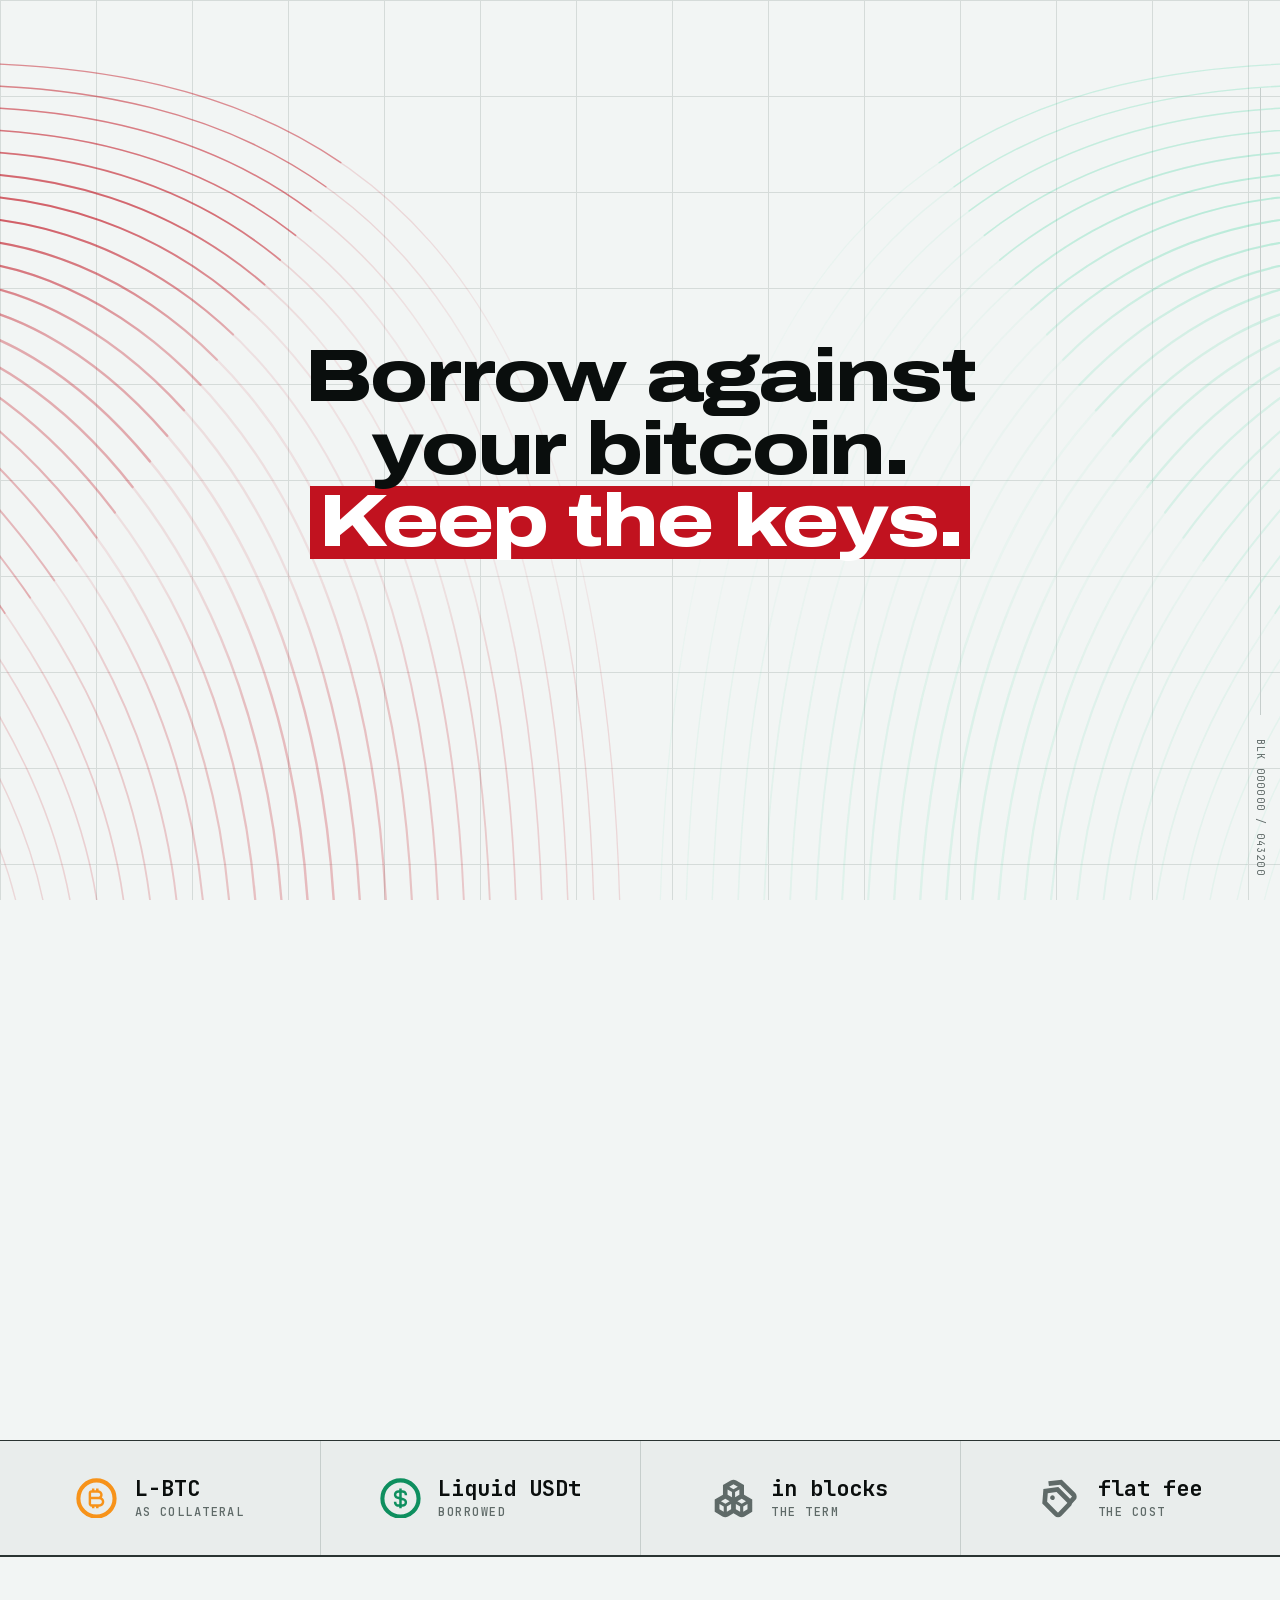
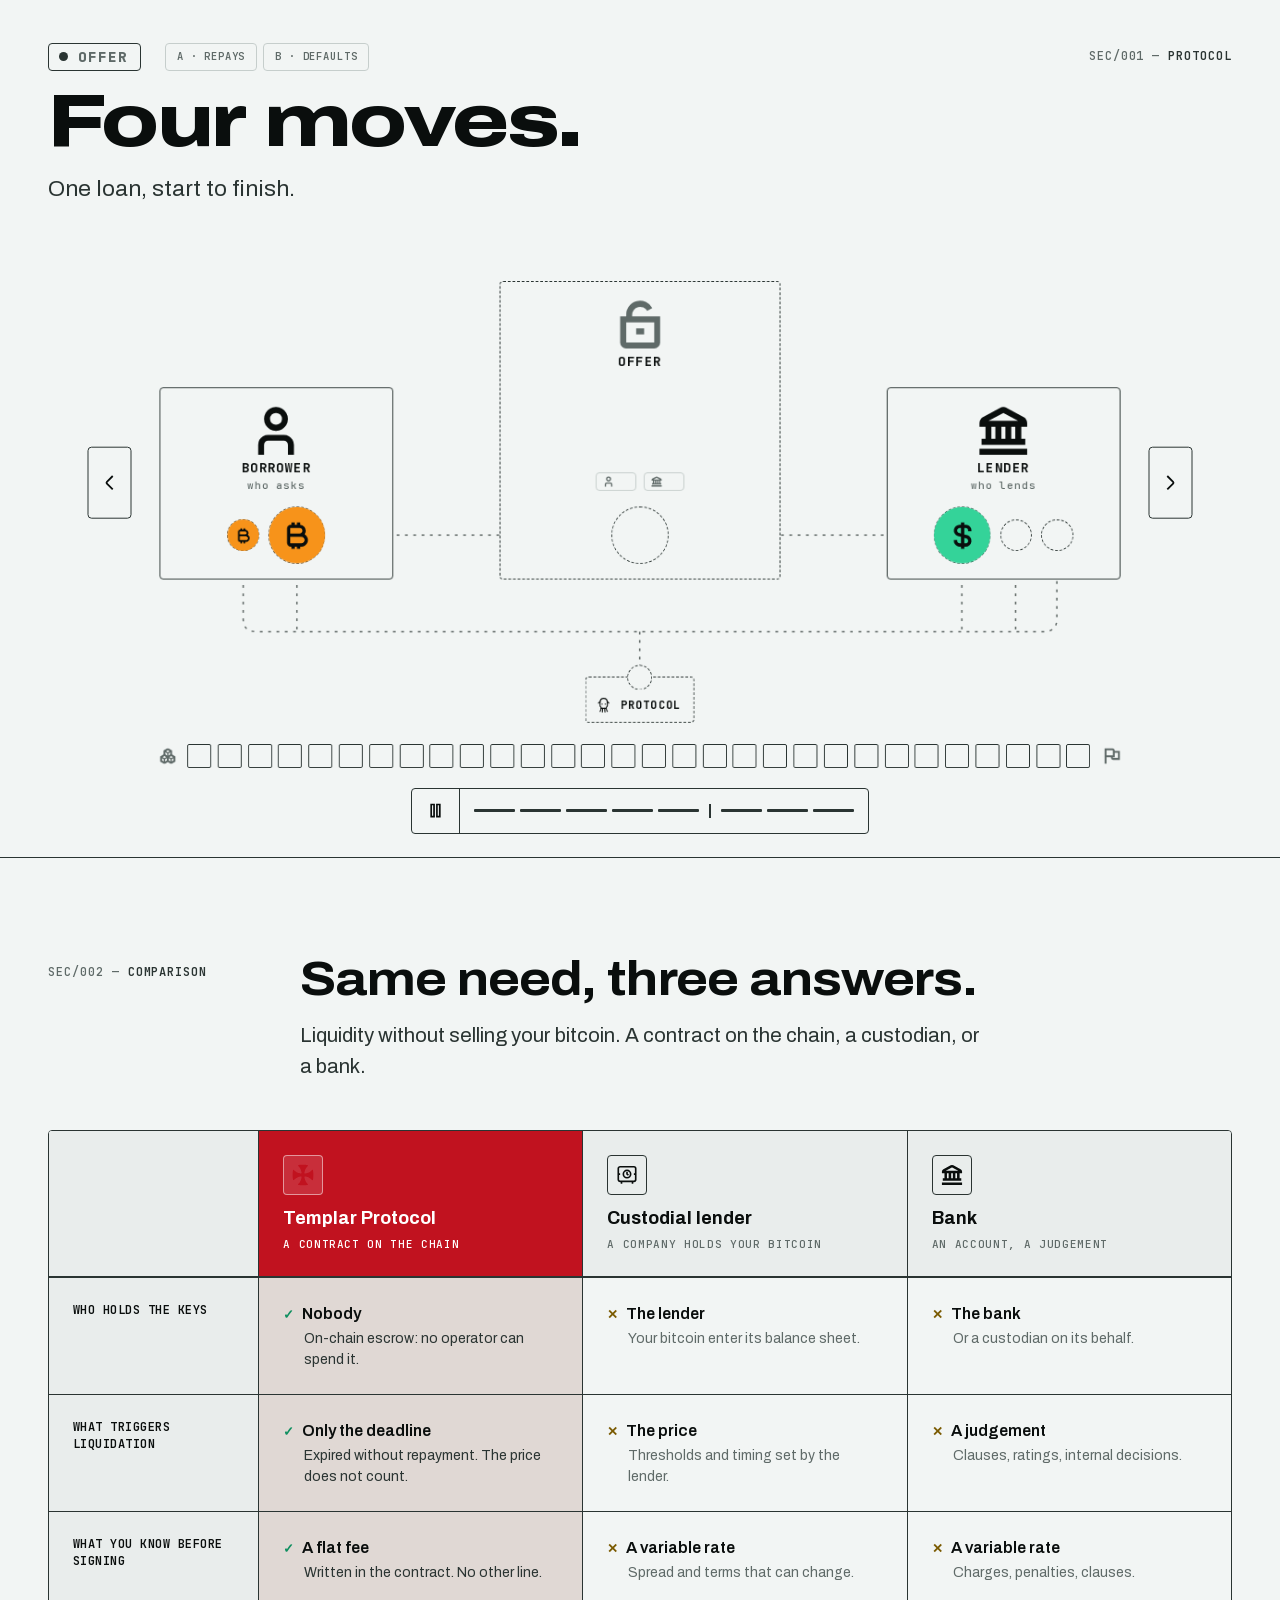
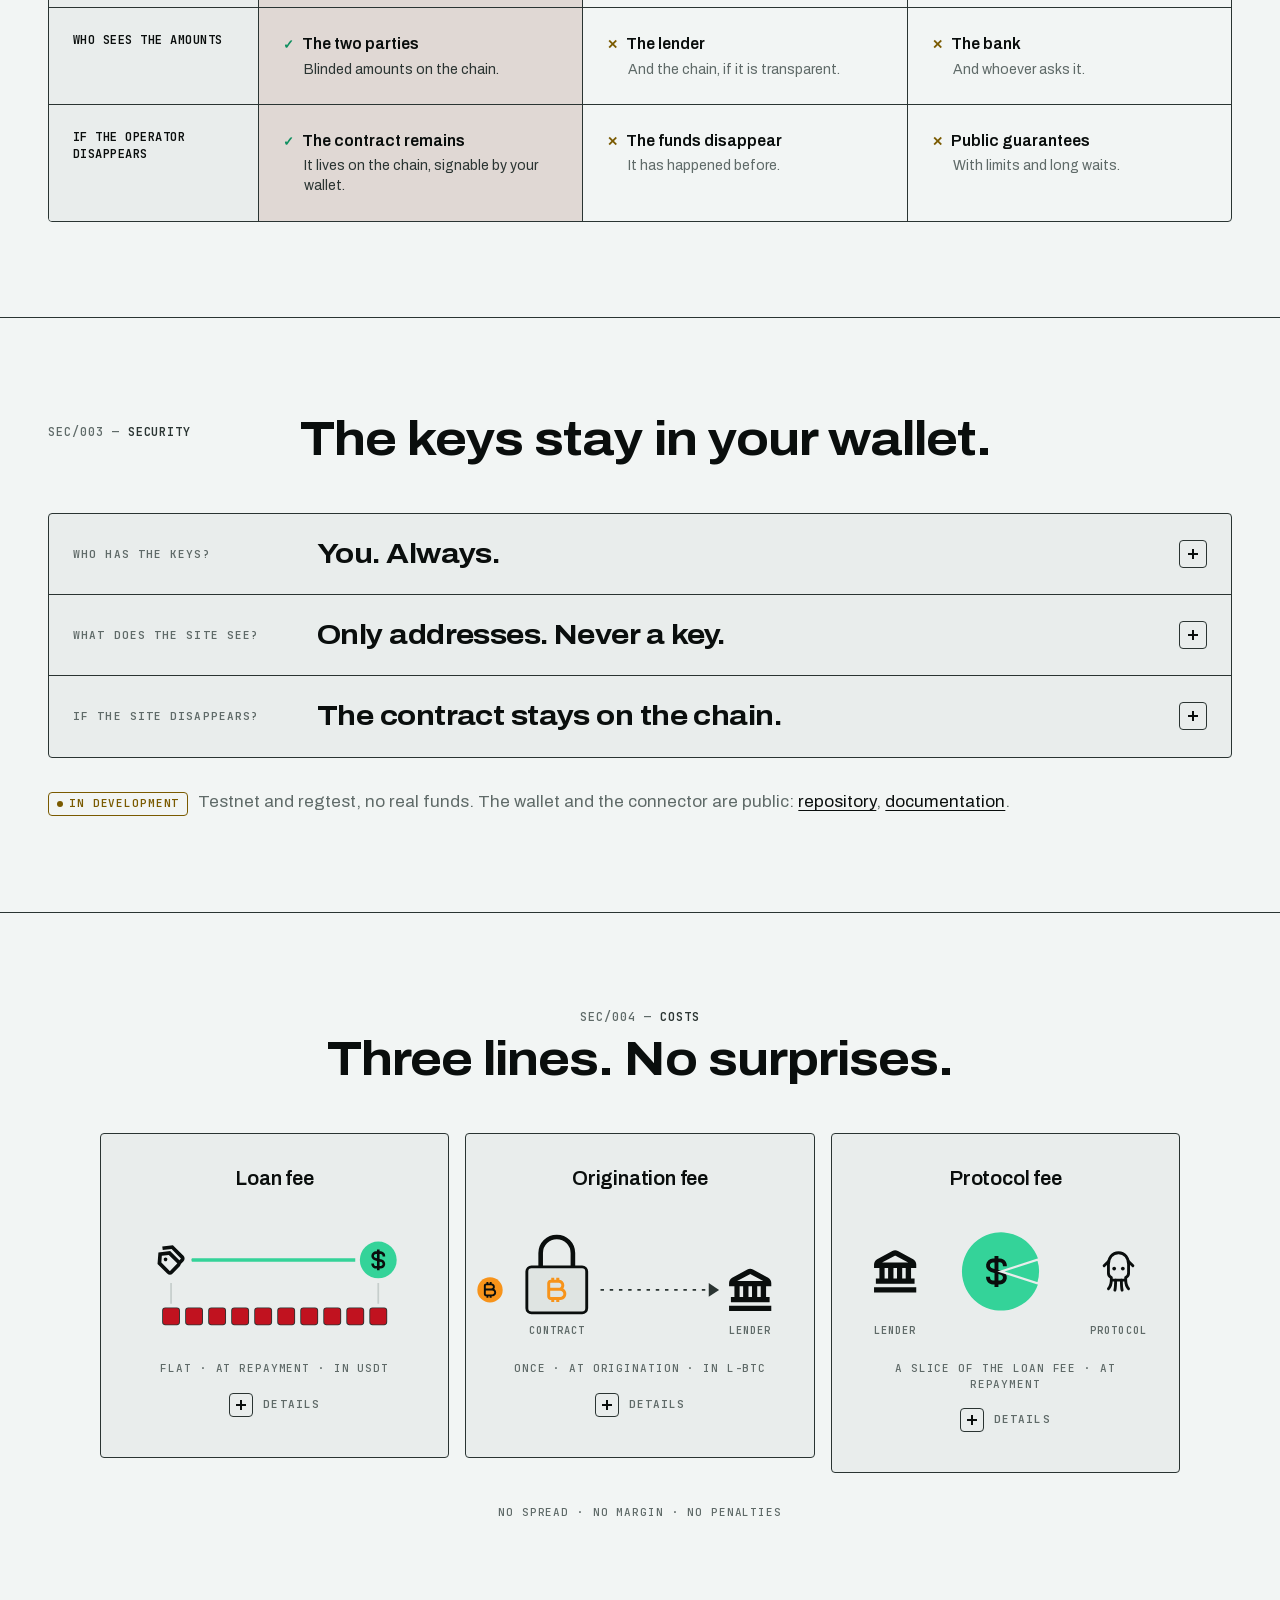
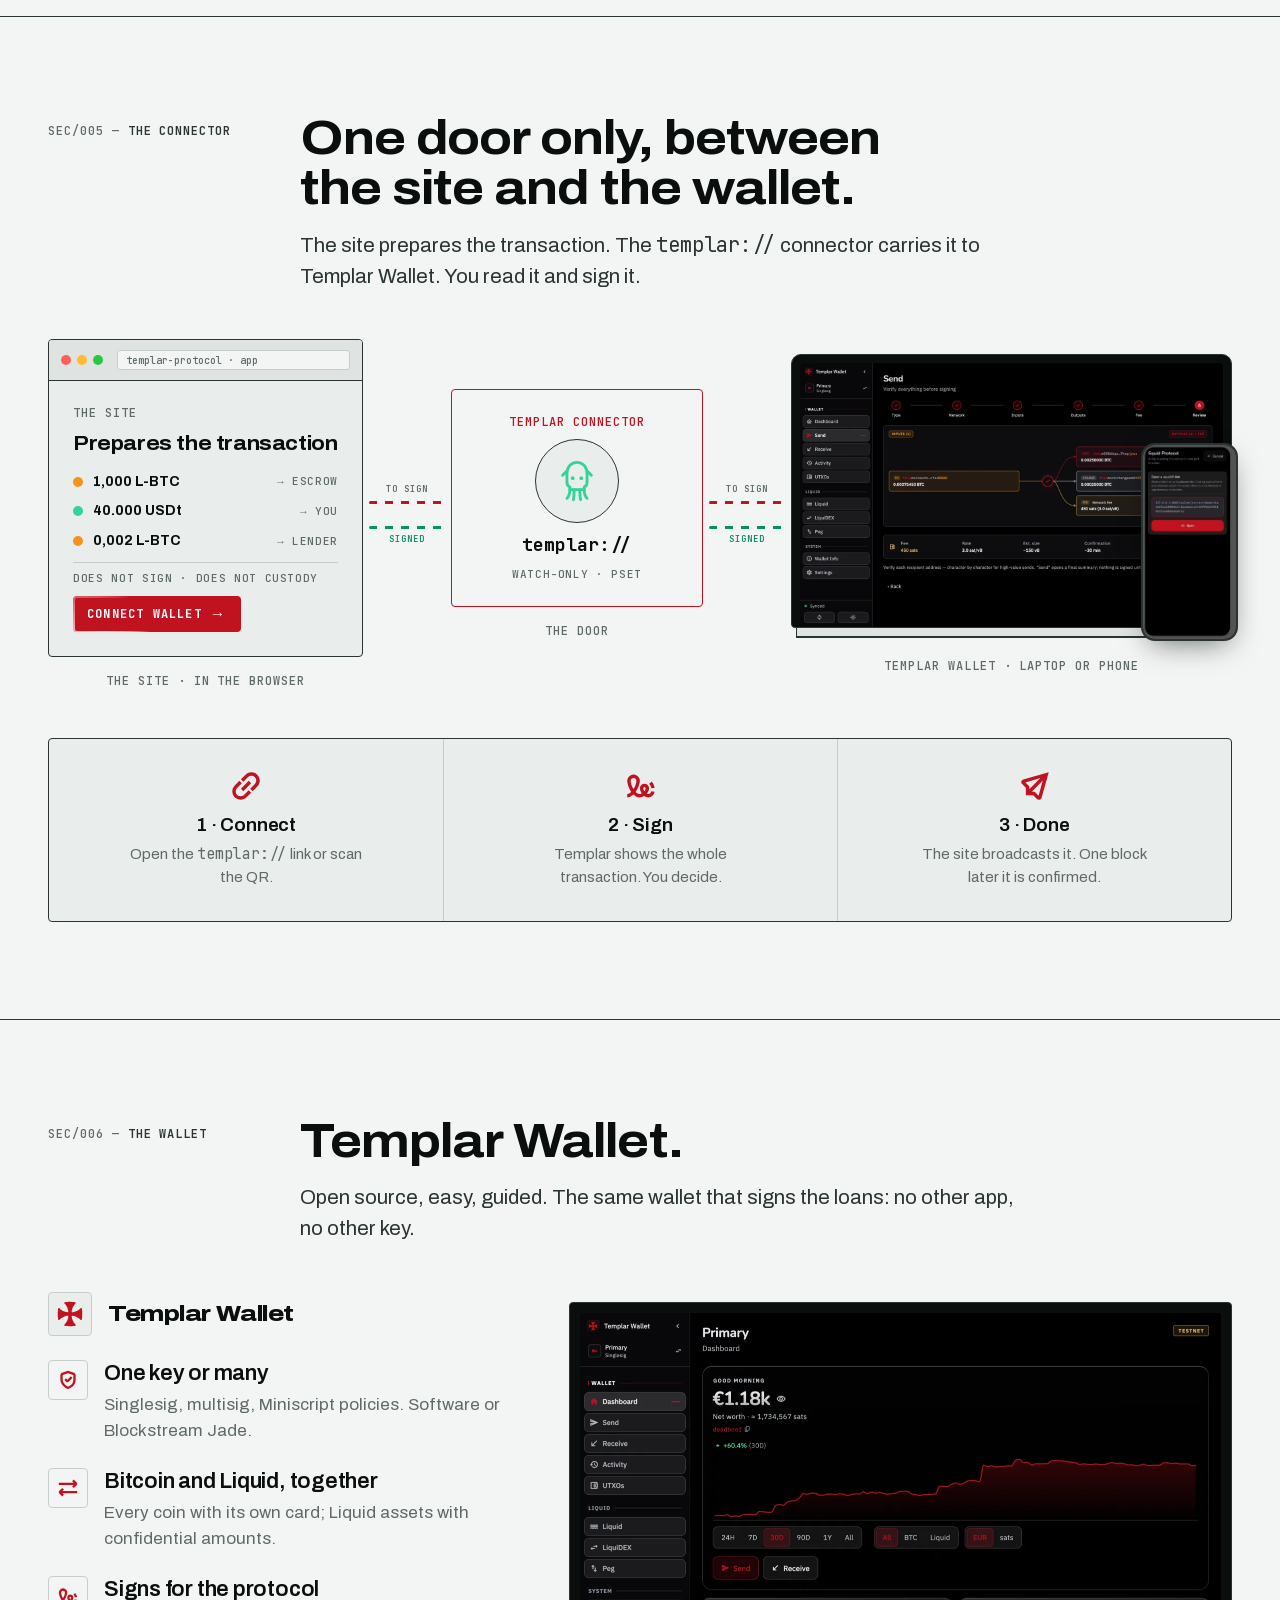
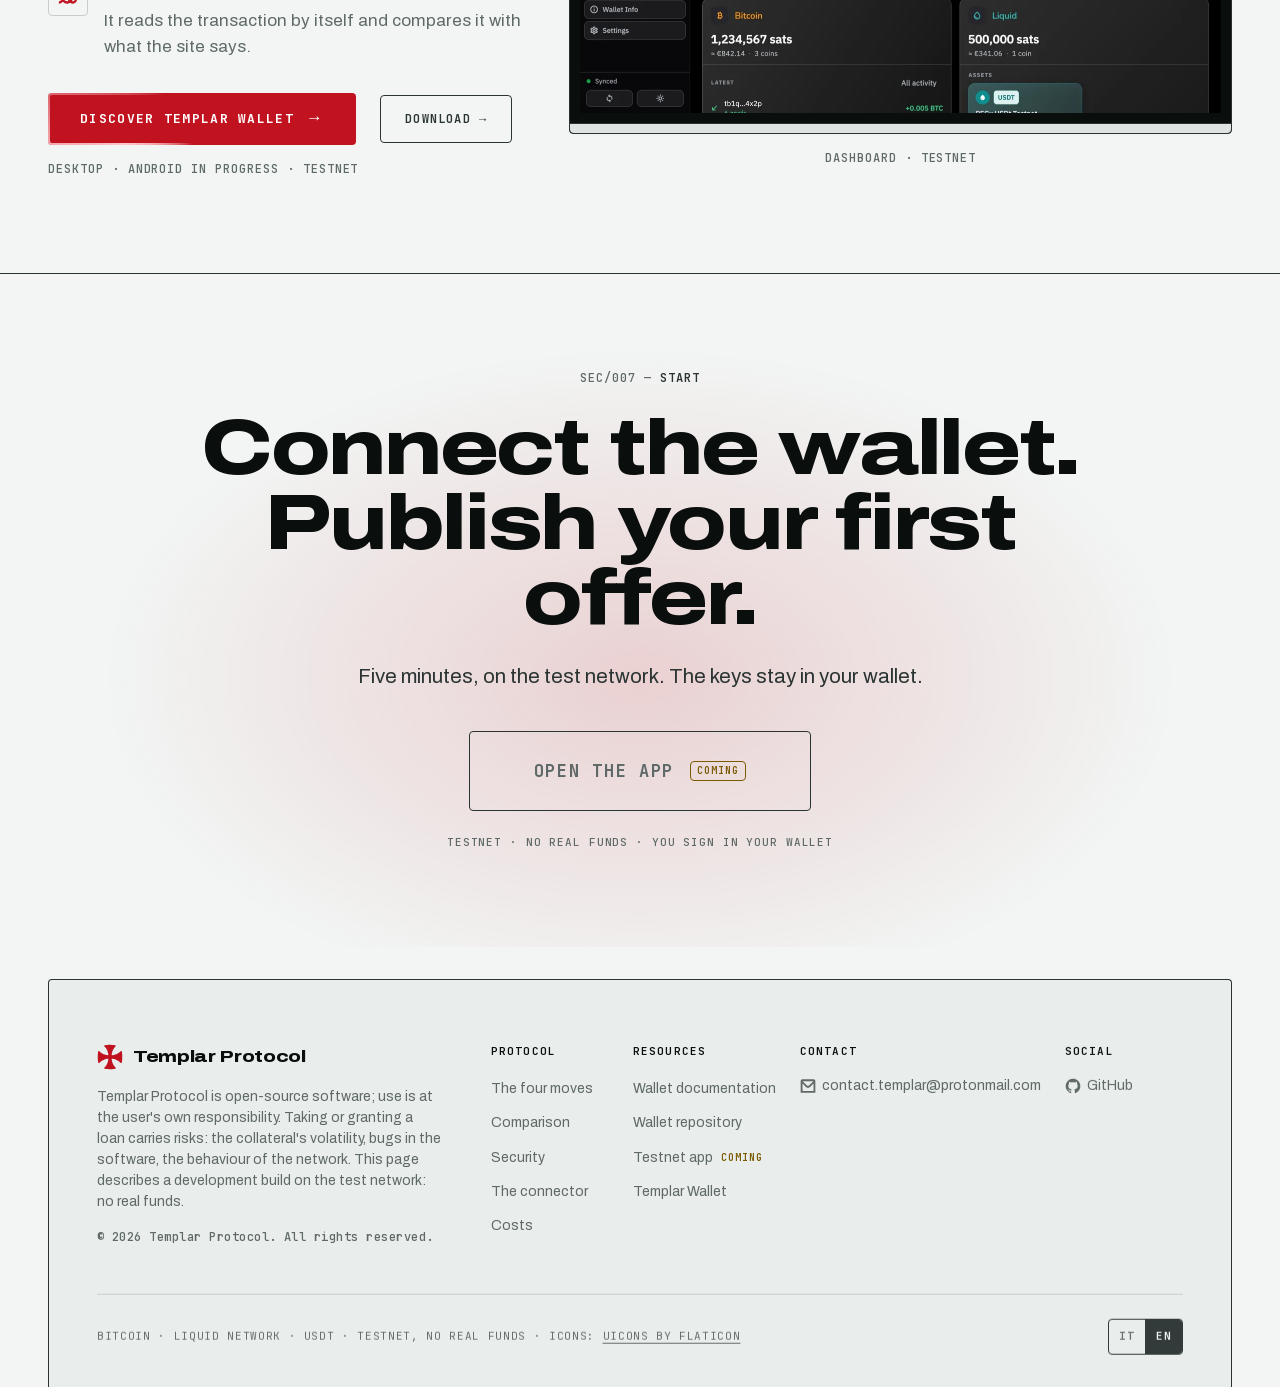
==== commit 65f26b66: "Contact address: contact.templar@protonmail.com The footer of all six pages, Italian and English.  C" ====
--- a/site/en/index.html
+++ b/site/en/index.html
@@ -648,7 +648,7 @@
       <div class="foot-col foot-anim">
         <h3>Contact</h3>
         <ul>
-          <li><a href="mailto:biz.vasco@proton.me"><svg aria-hidden="true"><use href="#i-mail"/></svg>biz.vasco@proton.me</a></li>
+          <li><a href="mailto:contact.templar@protonmail.com"><svg aria-hidden="true"><use href="#i-mail"/></svg>contact.templar@protonmail.com</a></li>
         </ul>
       </div>
       <div class="foot-col foot-anim">
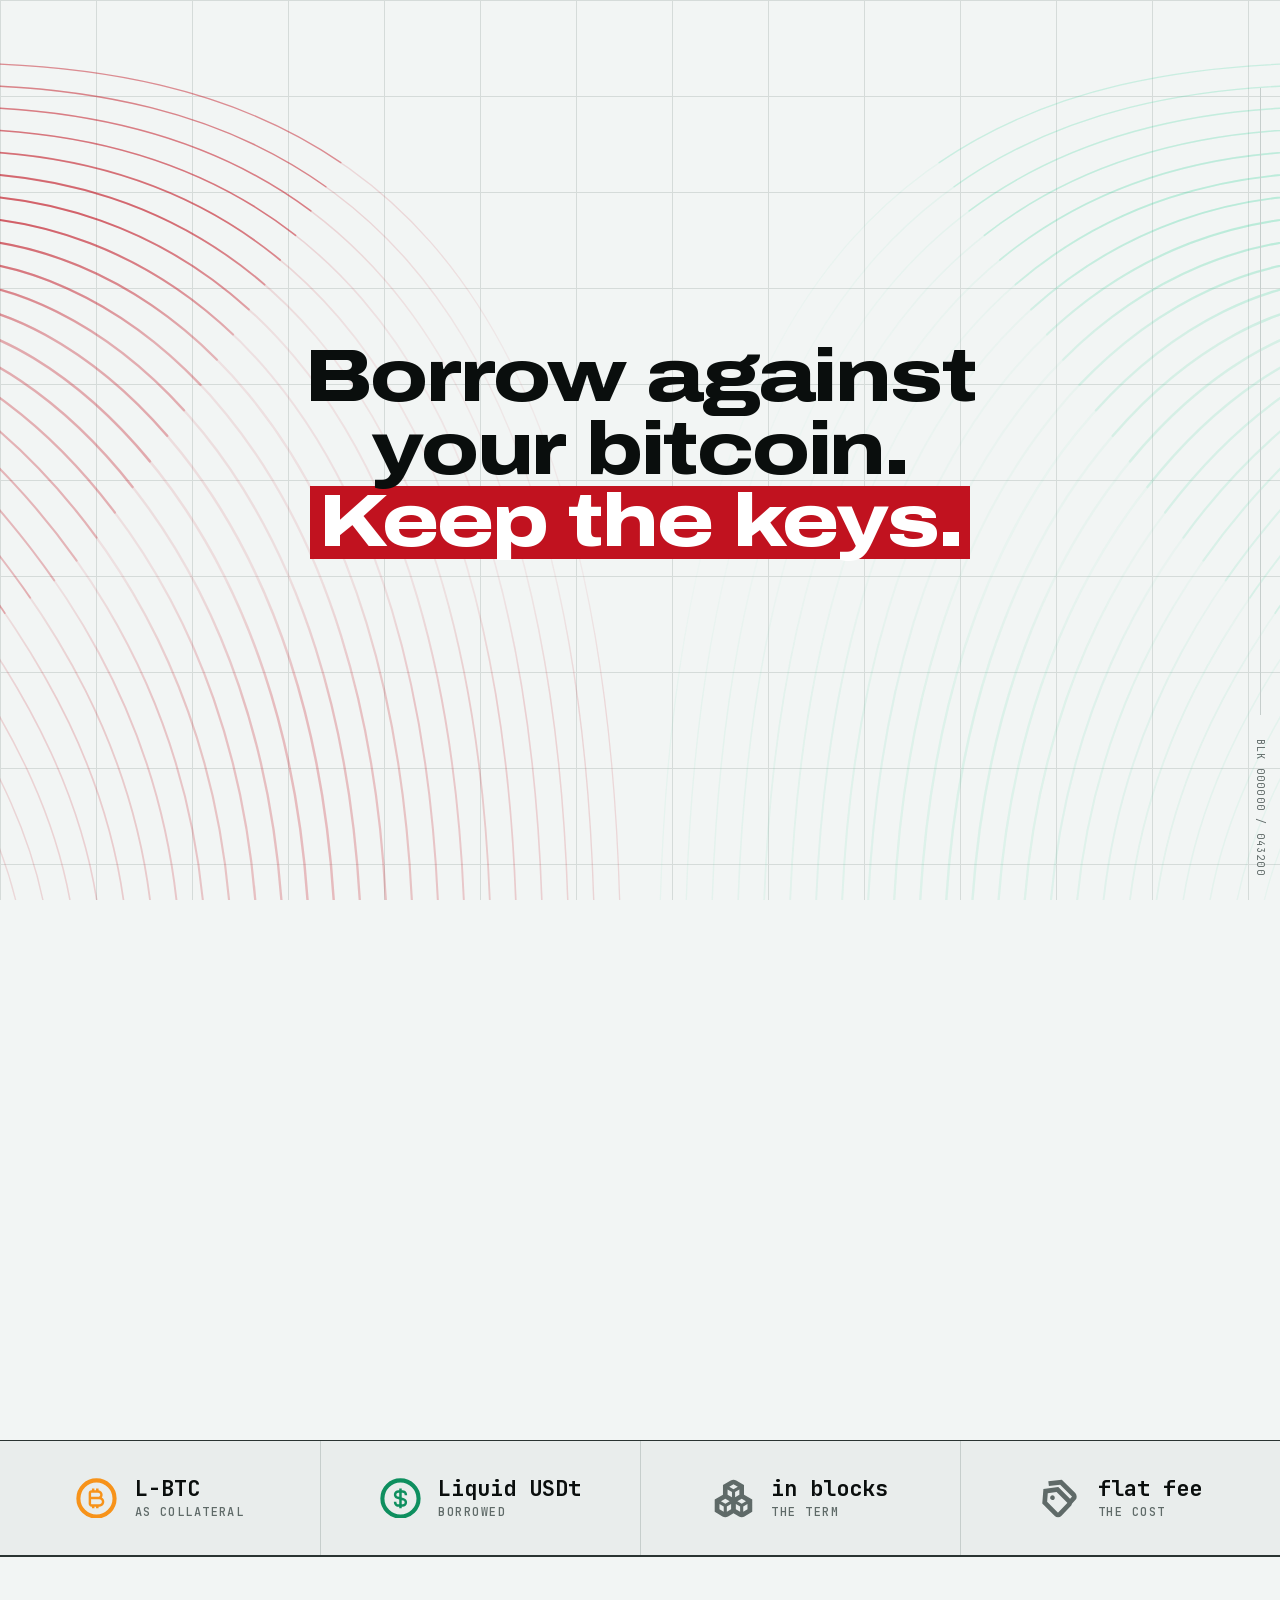
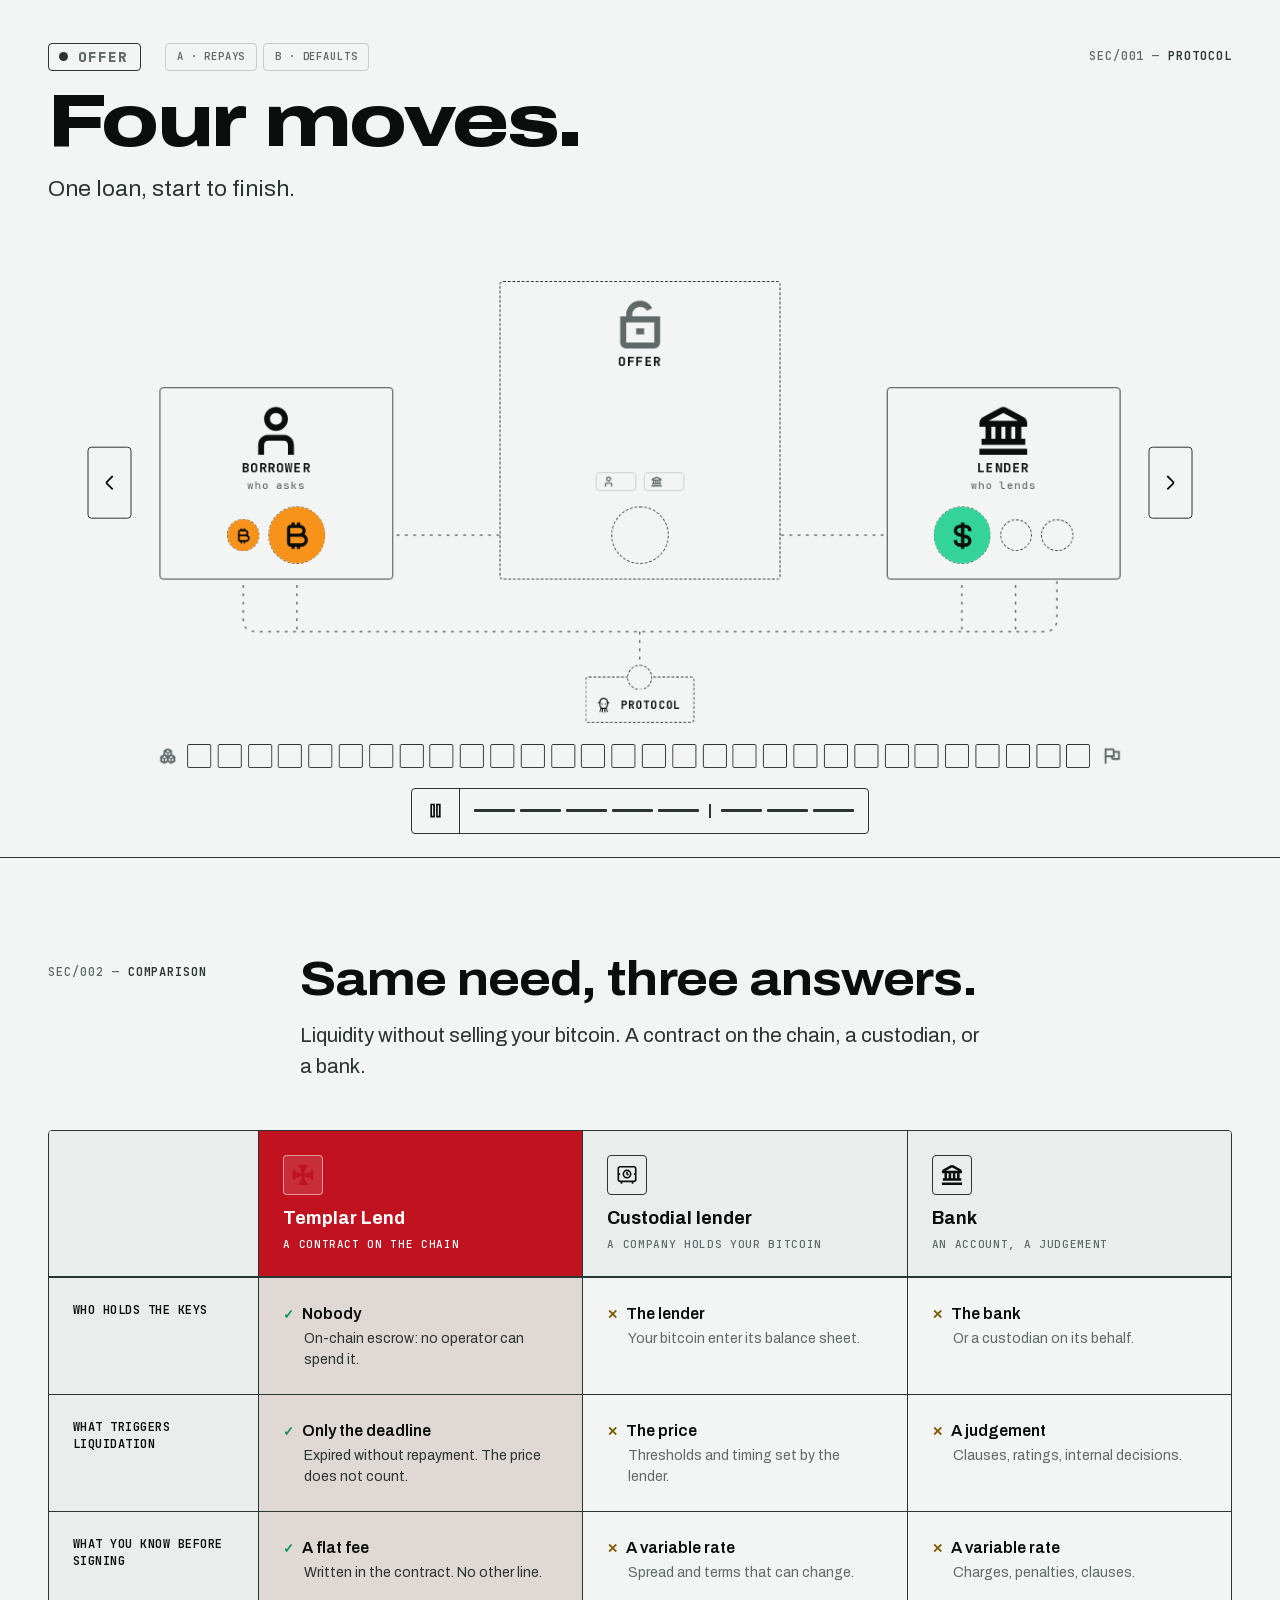
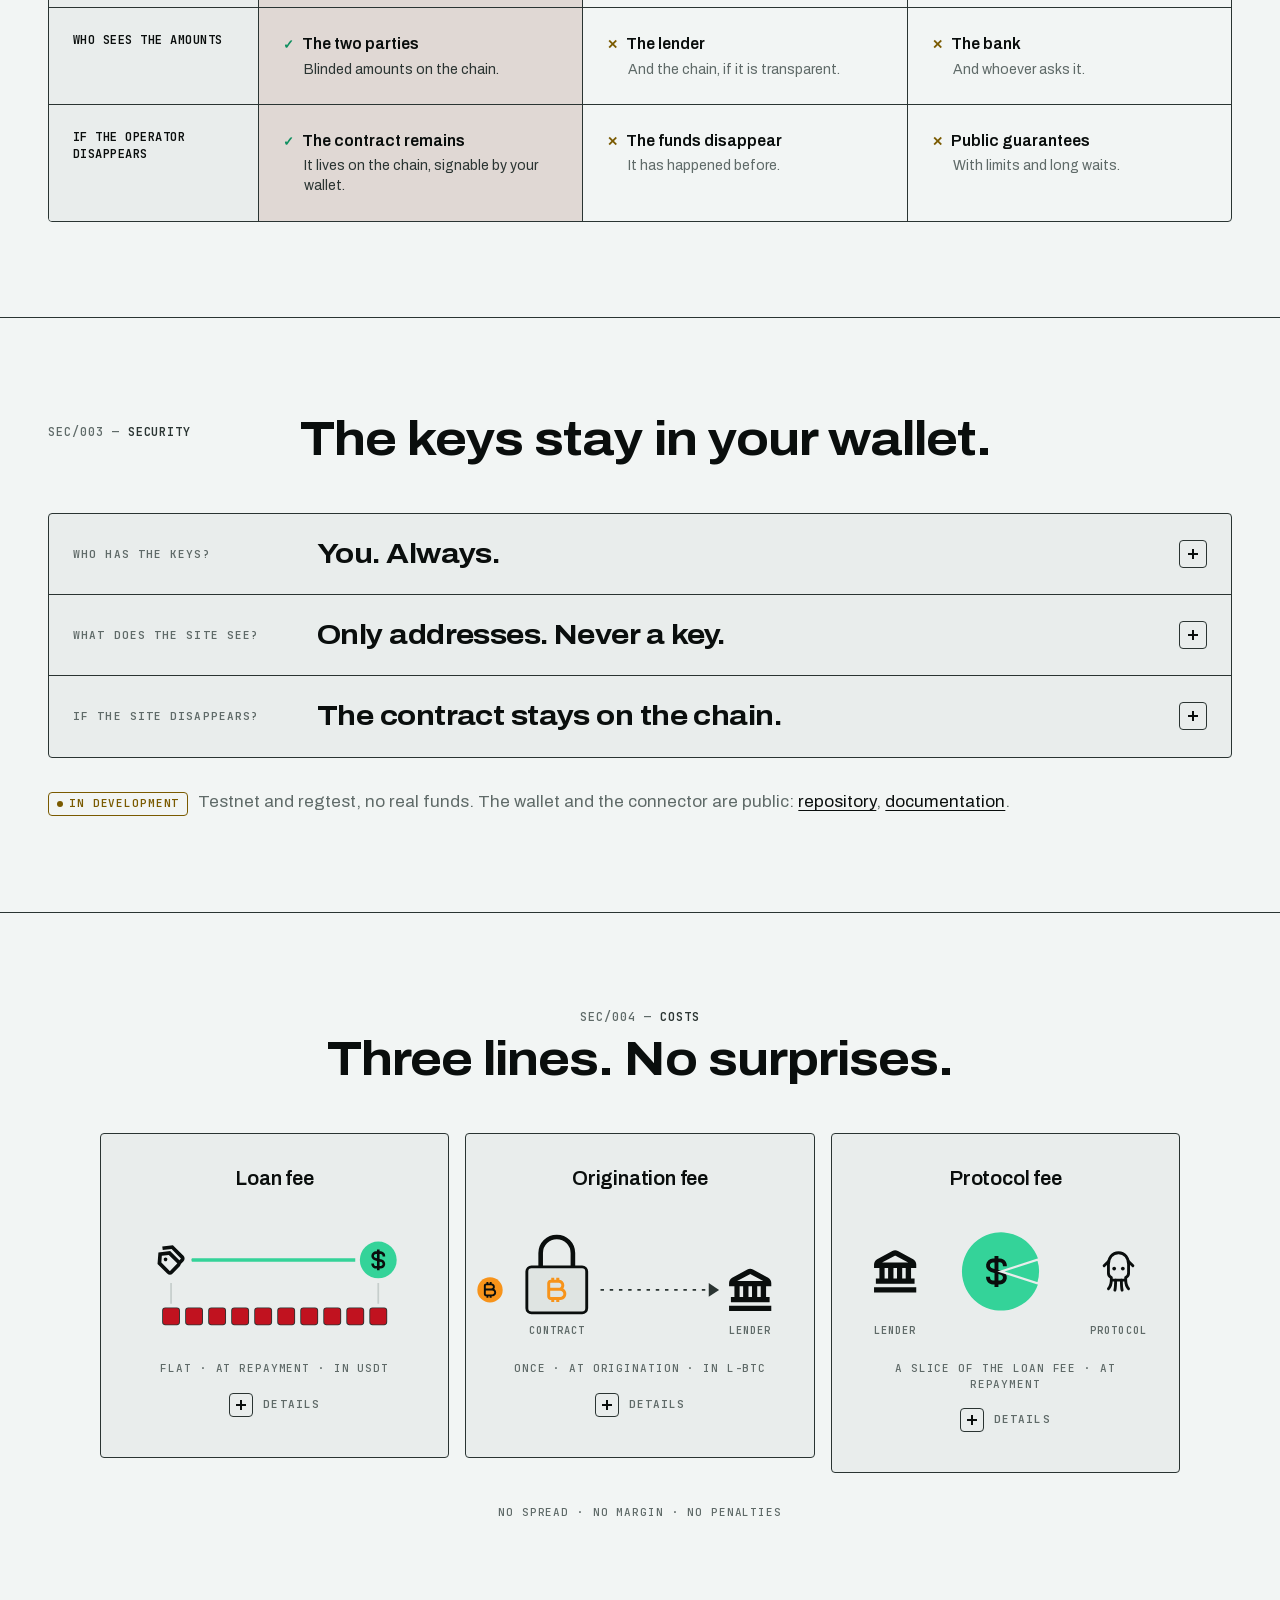
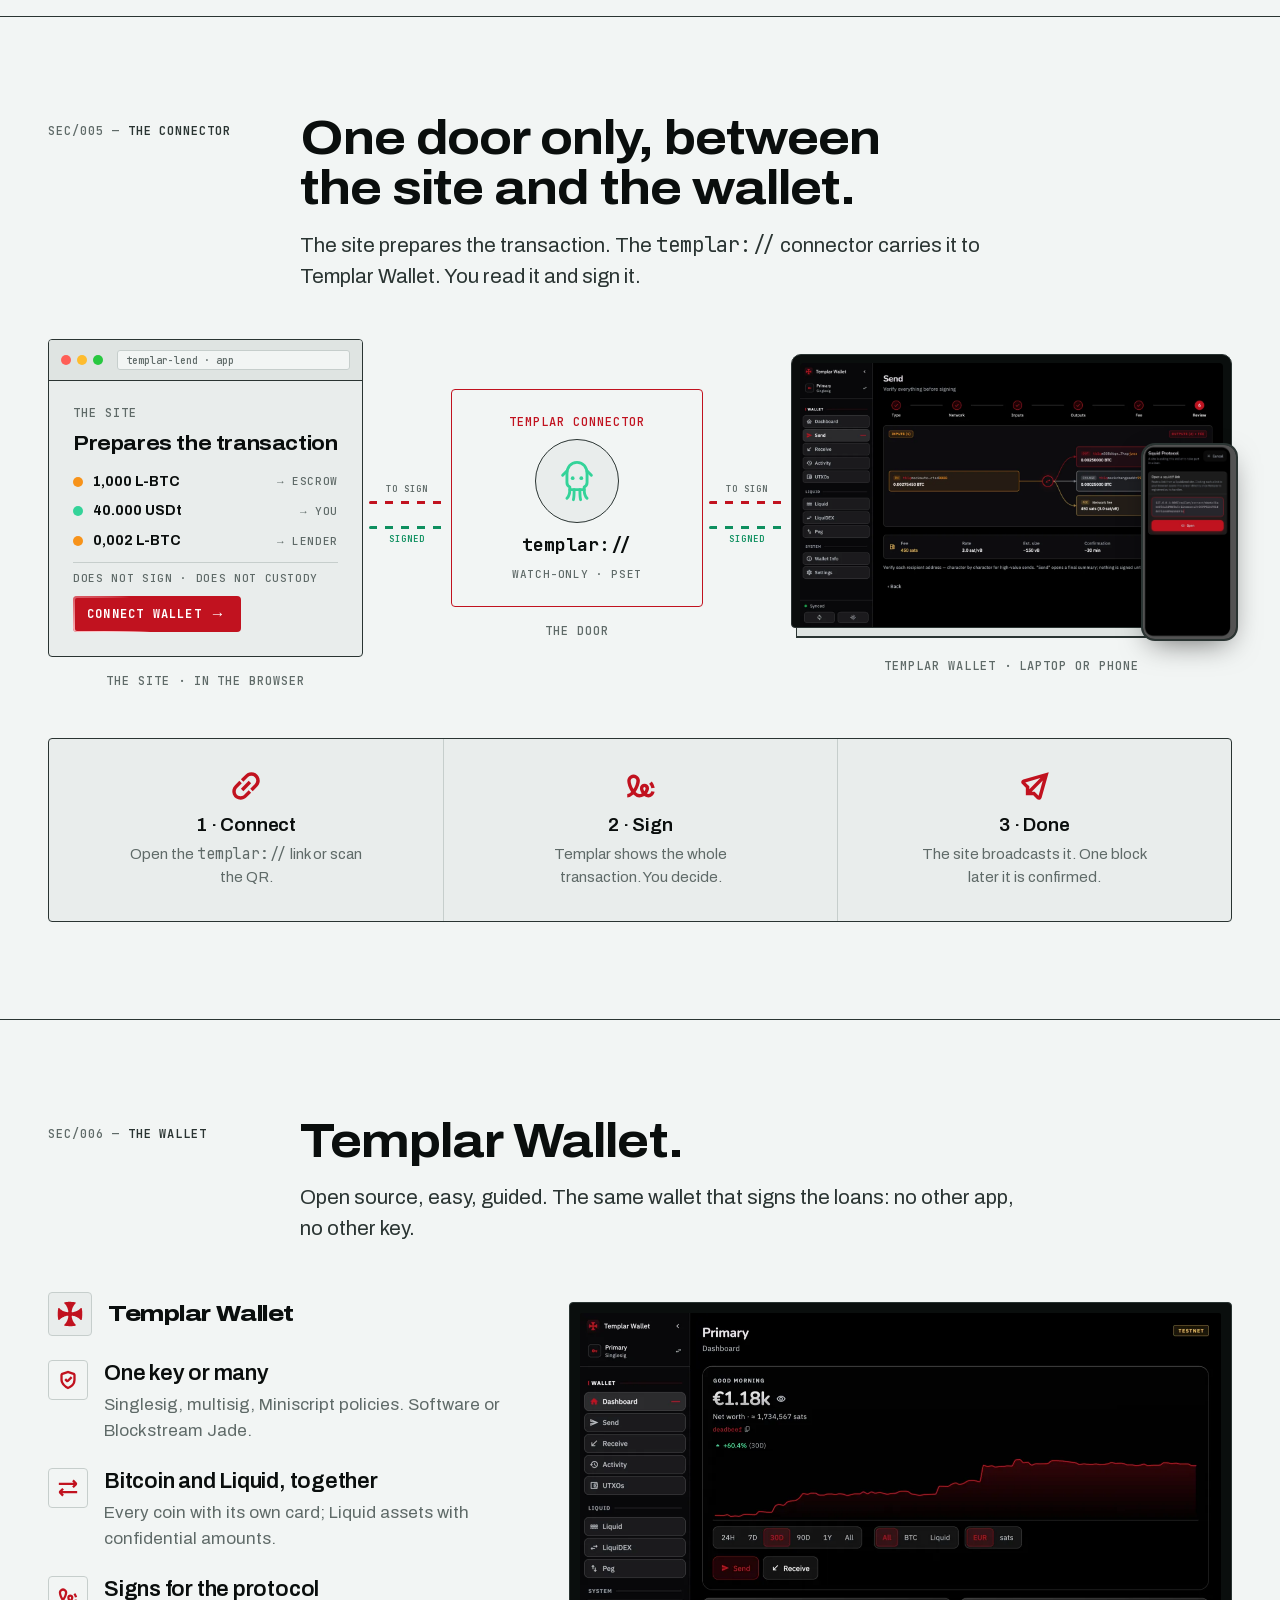
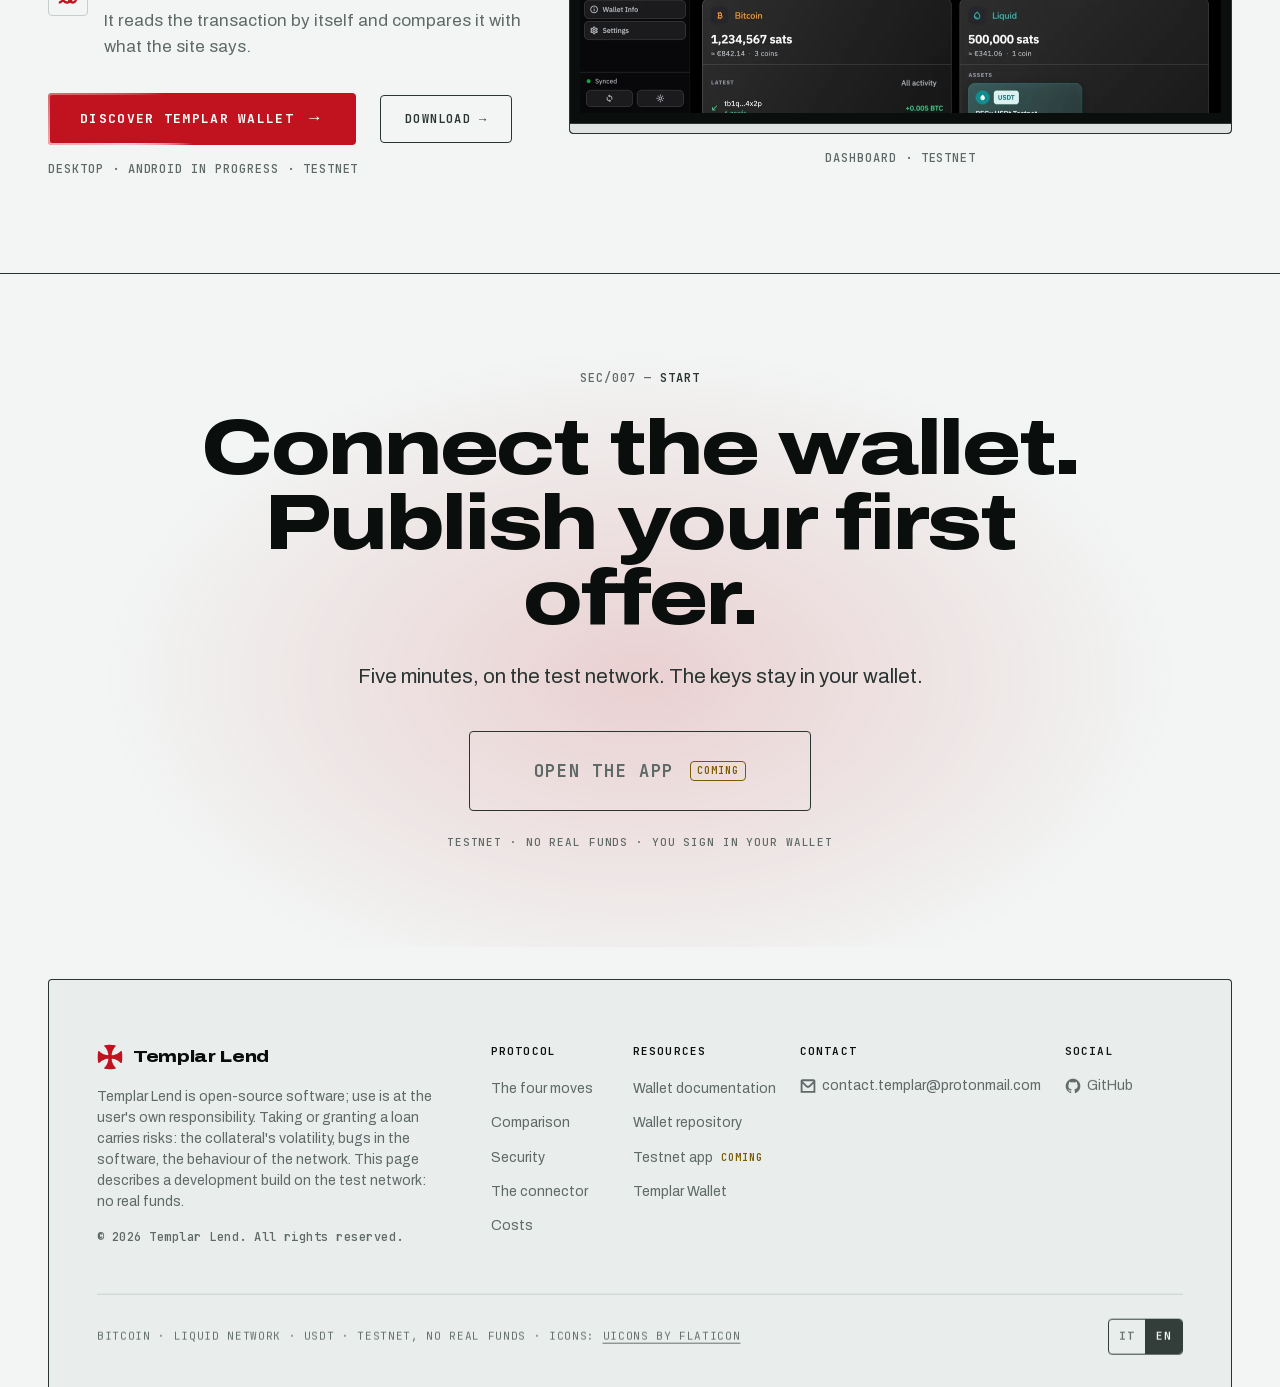
==== commit 37c487e2: "The protocol is called Templar Lend Every page, Italian and English: titles, meta, the brand in the " ====
--- a/site/en/index.html
+++ b/site/en/index.html
@@ -3,15 +3,15 @@
 <head>
 <meta charset="utf-8">
 <meta name="viewport" content="width=device-width, initial-scale=1, viewport-fit=cover">
-<title>Templar Protocol — USDt loans backed by bitcoin, on the Liquid Network</title>
+<title>Templar Lend — USDt loans backed by bitcoin, on the Liquid Network</title>
 <meta name="description" content="Peer-to-peer fixed-term loans in Liquid USDt, backed by L-BTC and settled on-chain on the Liquid Network. No custodian, no oracle, no price liquidation. You sign in your wallet.">
 <link rel="canonical" href="https://templar.red/en/">
 <link rel="alternate" hreflang="it" href="https://templar.red/">
 <link rel="alternate" hreflang="en" href="https://templar.red/en/">
 <link rel="alternate" hreflang="x-default" href="https://templar.red/">
 <meta property="og:type" content="website">
-<meta property="og:site_name" content="Templar Protocol">
-<meta property="og:title" content="Templar Protocol — Borrow against your bitcoin. Keep the keys.">
+<meta property="og:site_name" content="Templar Lend">
+<meta property="og:title" content="Templar Lend — Borrow against your bitcoin. Keep the keys.">
 <meta property="og:description" content="Fixed-term loans in Liquid USDt, backed by L-BTC. No custodian, no oracle, no price liquidation.">
 <meta property="og:url" content="https://templar.red/en/">
 <meta property="og:image" content="https://templar.red/assets/img/og-en.png">
@@ -32,9 +32,9 @@
 
 <header class="nav" data-open="false">
   <div class="wrap">
-    <a class="brand" href="#top" aria-label="Templar Protocol, top of page">
+    <a class="brand" href="#top" aria-label="Templar Lend, top of page">
       <img class="brand-mark" src="../assets/img/templar-cross.svg" alt="" width="26" height="26">
-      <span class="word">Templar Protocol</span>
+      <span class="word">Templar Lend</span>
     </a>
     <span class="tag tag-warn nav-net"><i class="dot"></i>Testnet</span>
     <nav class="nav-links" id="menu" aria-label="Sections">
@@ -375,40 +375,40 @@
         <p class="lede" style="margin-top: var(--s2)">Liquidity without selling your bitcoin. A contract on the chain, a custodian, or a bank.</p>
       </div>
     </div>
-    <div class="schema reveal" role="table" aria-label="Templar Protocol, custodial lender and bank compared">
+    <div class="schema reveal" role="table" aria-label="Templar Lend, custodial lender and bank compared">
       <div class="sch-heads" role="row">
         <div class="sch-k" role="columnheader"><span class="sr-only">Criterion</span></div>
-        <div class="sch-head sch-us" role="columnheader"><img src="../assets/img/templar-cross.svg" alt="" width="40" height="40"><b>Templar Protocol</b><span>a contract on the chain</span></div>
+        <div class="sch-head sch-us" role="columnheader"><img src="../assets/img/templar-cross.svg" alt="" width="40" height="40"><b>Templar Lend</b><span>a contract on the chain</span></div>
         <div class="sch-head" role="columnheader"><svg aria-hidden="true"><use href="#i-vault"/></svg><b>Custodial lender</b><span>a company holds your bitcoin</span></div>
         <div class="sch-head" role="columnheader"><svg aria-hidden="true"><use href="#i-bank"/></svg><b>Bank</b><span>an account, a judgement</span></div>
       </div>
       <div class="sch-row" role="row">
         <p class="sch-k" role="rowheader">Who holds the keys</p>
-        <div class="sch-c sch-us" role="cell" data-who="Templar Protocol"><b class="yes">Nobody</b><span>On-chain escrow: no operator can spend it.</span></div>
+        <div class="sch-c sch-us" role="cell" data-who="Templar Lend"><b class="yes">Nobody</b><span>On-chain escrow: no operator can spend it.</span></div>
         <div class="sch-c" role="cell" data-who="Custodial lender"><b class="no">The lender</b><span>Your bitcoin enter its balance sheet.</span></div>
         <div class="sch-c" role="cell" data-who="Bank"><b class="no">The bank</b><span>Or a custodian on its behalf.</span></div>
       </div>
       <div class="sch-row" role="row">
         <p class="sch-k" role="rowheader">What triggers liquidation</p>
-        <div class="sch-c sch-us" role="cell" data-who="Templar Protocol"><b class="yes">Only the deadline</b><span>Expired without repayment. The price does not count.</span></div>
+        <div class="sch-c sch-us" role="cell" data-who="Templar Lend"><b class="yes">Only the deadline</b><span>Expired without repayment. The price does not count.</span></div>
         <div class="sch-c" role="cell" data-who="Custodial lender"><b class="no">The price</b><span>Thresholds and timing set by the lender.</span></div>
         <div class="sch-c" role="cell" data-who="Bank"><b class="no">A judgement</b><span>Clauses, ratings, internal decisions.</span></div>
       </div>
       <div class="sch-row" role="row">
         <p class="sch-k" role="rowheader">What you know before signing</p>
-        <div class="sch-c sch-us" role="cell" data-who="Templar Protocol"><b class="yes">A flat fee</b><span>Written in the contract. No other line.</span></div>
+        <div class="sch-c sch-us" role="cell" data-who="Templar Lend"><b class="yes">A flat fee</b><span>Written in the contract. No other line.</span></div>
         <div class="sch-c" role="cell" data-who="Custodial lender"><b class="no">A variable rate</b><span>Spread and terms that can change.</span></div>
         <div class="sch-c" role="cell" data-who="Bank"><b class="no">A variable rate</b><span>Charges, penalties, clauses.</span></div>
       </div>
       <div class="sch-row" role="row">
         <p class="sch-k" role="rowheader">Who sees the amounts</p>
-        <div class="sch-c sch-us" role="cell" data-who="Templar Protocol"><b class="yes">The two parties</b><span>Blinded amounts on the chain.</span></div>
+        <div class="sch-c sch-us" role="cell" data-who="Templar Lend"><b class="yes">The two parties</b><span>Blinded amounts on the chain.</span></div>
         <div class="sch-c" role="cell" data-who="Custodial lender"><b class="no">The lender</b><span>And the chain, if it is transparent.</span></div>
         <div class="sch-c" role="cell" data-who="Bank"><b class="no">The bank</b><span>And whoever asks it.</span></div>
       </div>
       <div class="sch-row" role="row">
         <p class="sch-k" role="rowheader">If the operator disappears</p>
-        <div class="sch-c sch-us" role="cell" data-who="Templar Protocol"><b class="yes">The contract remains</b><span>It lives on the chain, signable by your wallet.</span></div>
+        <div class="sch-c sch-us" role="cell" data-who="Templar Lend"><b class="yes">The contract remains</b><span>It lives on the chain, signable by your wallet.</span></div>
         <div class="sch-c" role="cell" data-who="Custodial lender"><b class="no">The funds disappear</b><span>It has happened before.</span></div>
         <div class="sch-c" role="cell" data-who="Bank"><b class="no">Public guarantees</b><span>With limits and long waits.</span></div>
       </div>
@@ -522,7 +522,7 @@
     <div class="conn reveal" aria-label="The site, the connector, the wallet">
       <figure class="cn-site">
         <div class="win">
-          <div class="win-bar"><i class="d d1"></i><i class="d d2"></i><i class="d d3"></i><span class="win-url">templar-protocol &middot; app</span></div>
+          <div class="win-bar"><i class="d d1"></i><i class="d d2"></i><i class="d d3"></i><span class="win-url">templar-lend &middot; app</span></div>
           <div class="win-pg">
             <p class="label">The site</p>
             <p class="win-h">Prepares the transaction</p>
@@ -620,10 +620,10 @@
     <div class="foot-brand foot-anim">
       <a class="brand" href="#top">
       <img class="brand-mark" src="../assets/img/templar-cross.svg" alt="" width="26" height="26">
-        <span class="word">Templar Protocol</span>
+        <span class="word">Templar Lend</span>
       </a>
-      <p class="disclaimer">Templar Protocol is open-source software; use is at the user's own responsibility. Taking or granting a loan carries risks: the collateral's volatility, bugs in the software, the behaviour of the network. This page describes a development build on the test network: no real funds.</p>
-      <p class="foot-copy">© 2026 Templar Protocol. All rights reserved.</p>
+      <p class="disclaimer">Templar Lend is open-source software; use is at the user's own responsibility. Taking or granting a loan carries risks: the collateral's volatility, bugs in the software, the behaviour of the network. This page describes a development build on the test network: no real funds.</p>
+      <p class="foot-copy">© 2026 Templar Lend. All rights reserved.</p>
     </div>
     <div class="foot-cols">
       <div class="foot-col foot-anim">
--- a/site/assets/css/style.css
+++ b/site/assets/css/style.css
@@ -1,4 +1,4 @@
-/* Templar Protocol landing — crimson from RisorsePrompt/templar-cross.svg (the wallet's own brand), orange only where
+/* Templar Lend landing — crimson from RisorsePrompt/templar-cross.svg (the wallet's own brand), orange only where
    bitcoin is named, emerald and cyan for Liquid and proof; structure from Esempio1.
    Rules: 8pt grid, one radius (4px), one elevation (1px hairline), no gradients, no shadows, no glow. */
 
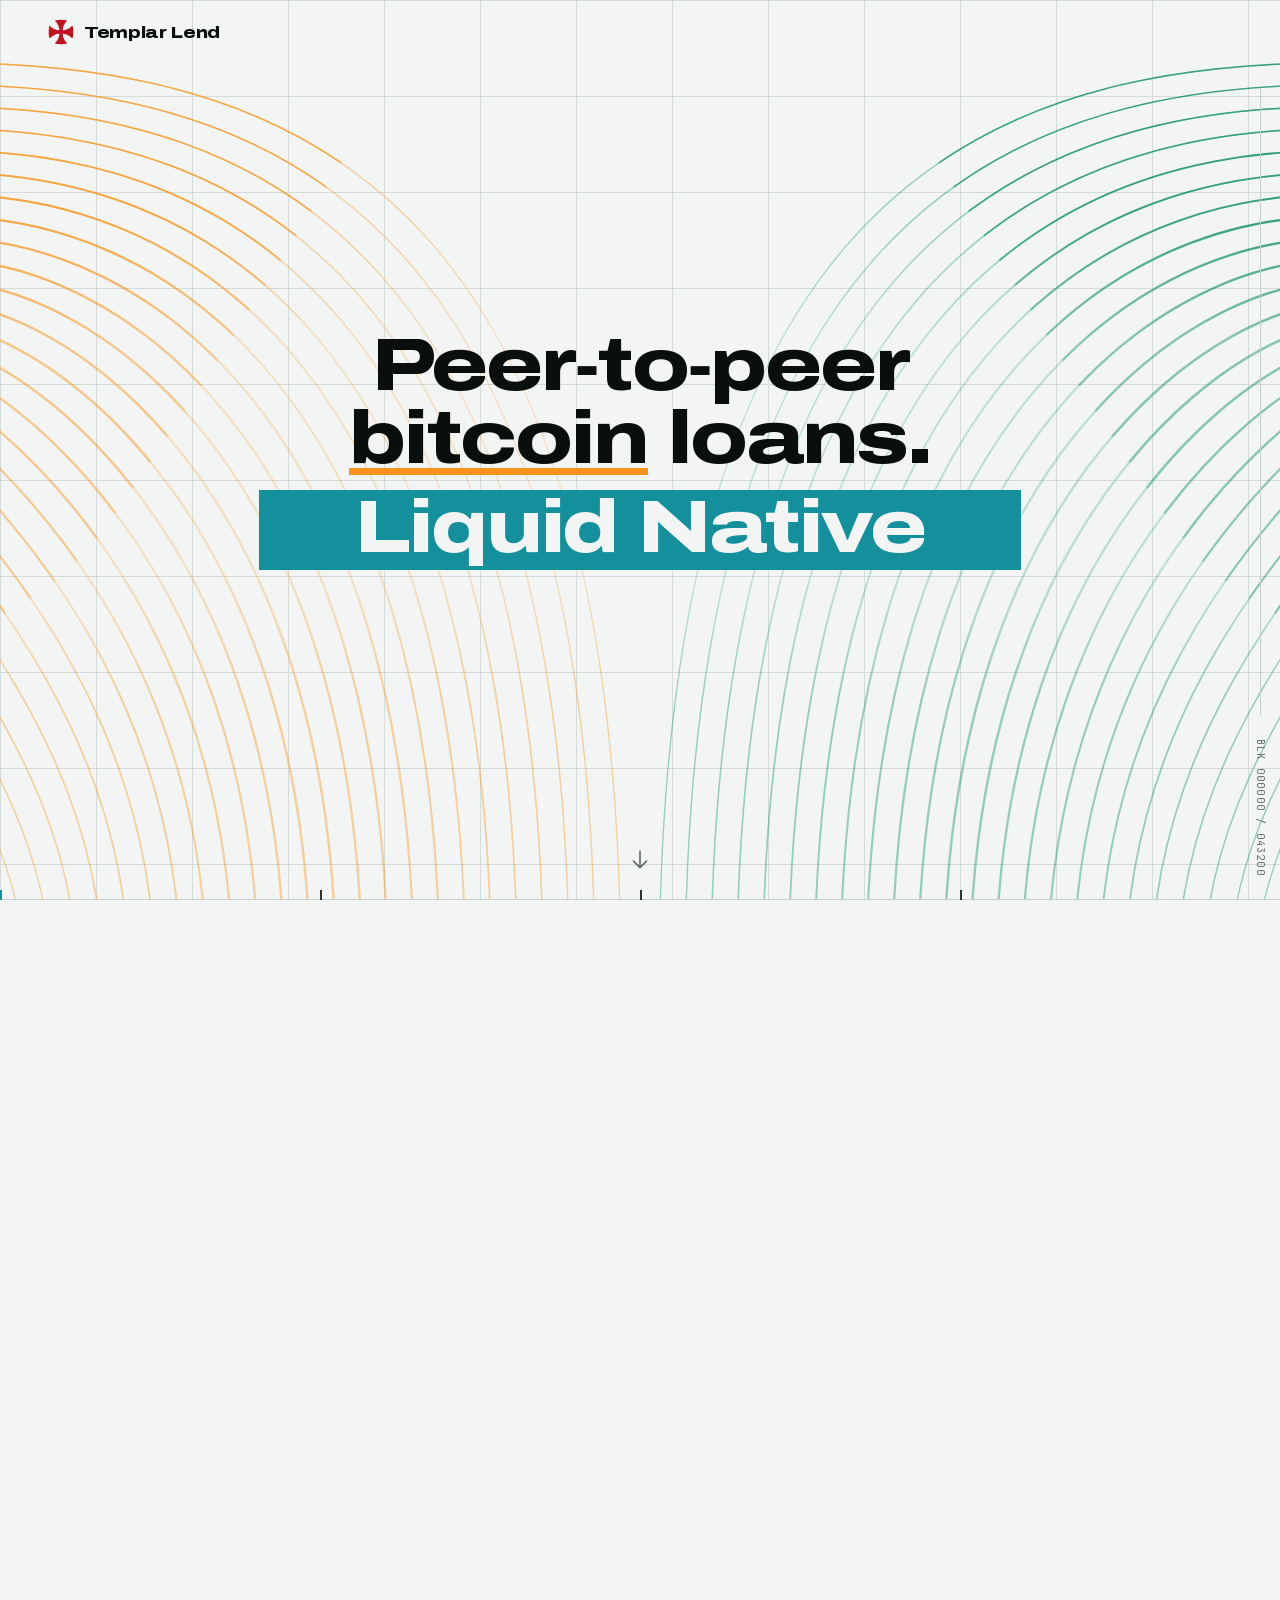
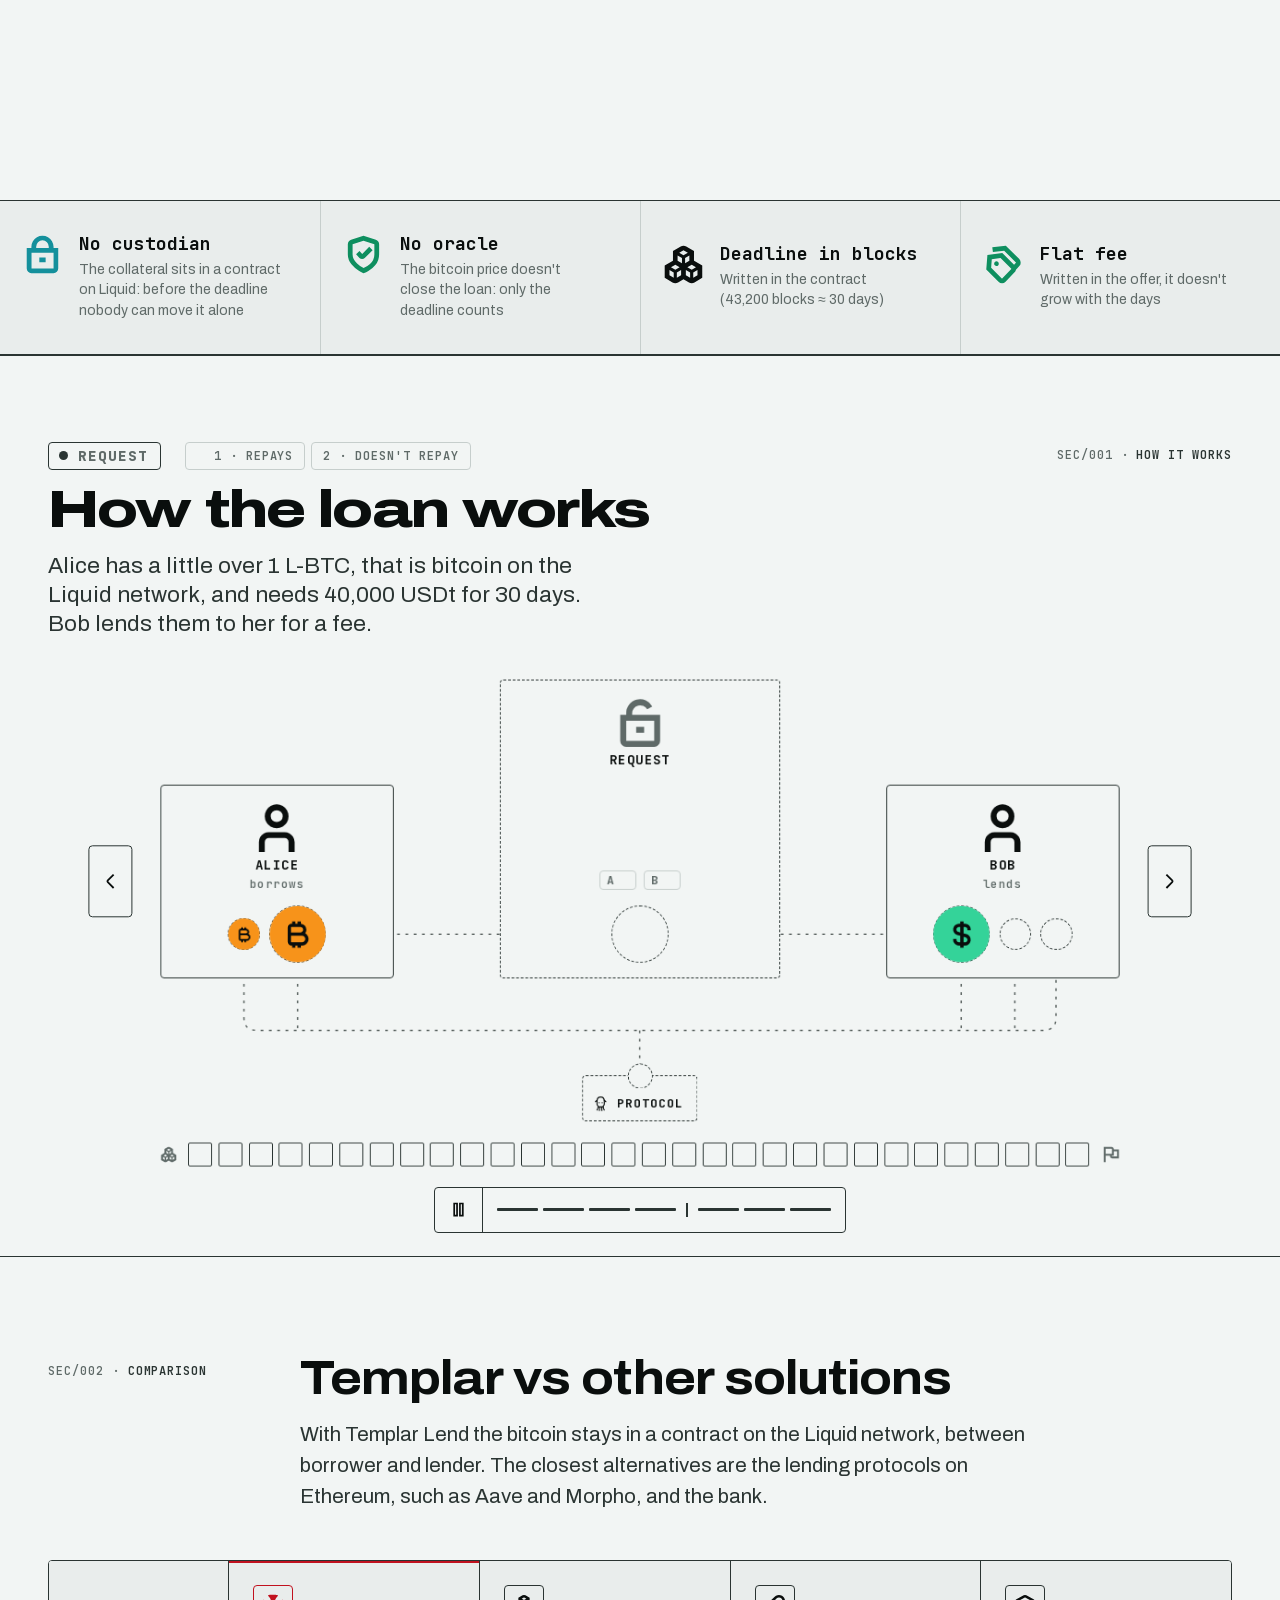
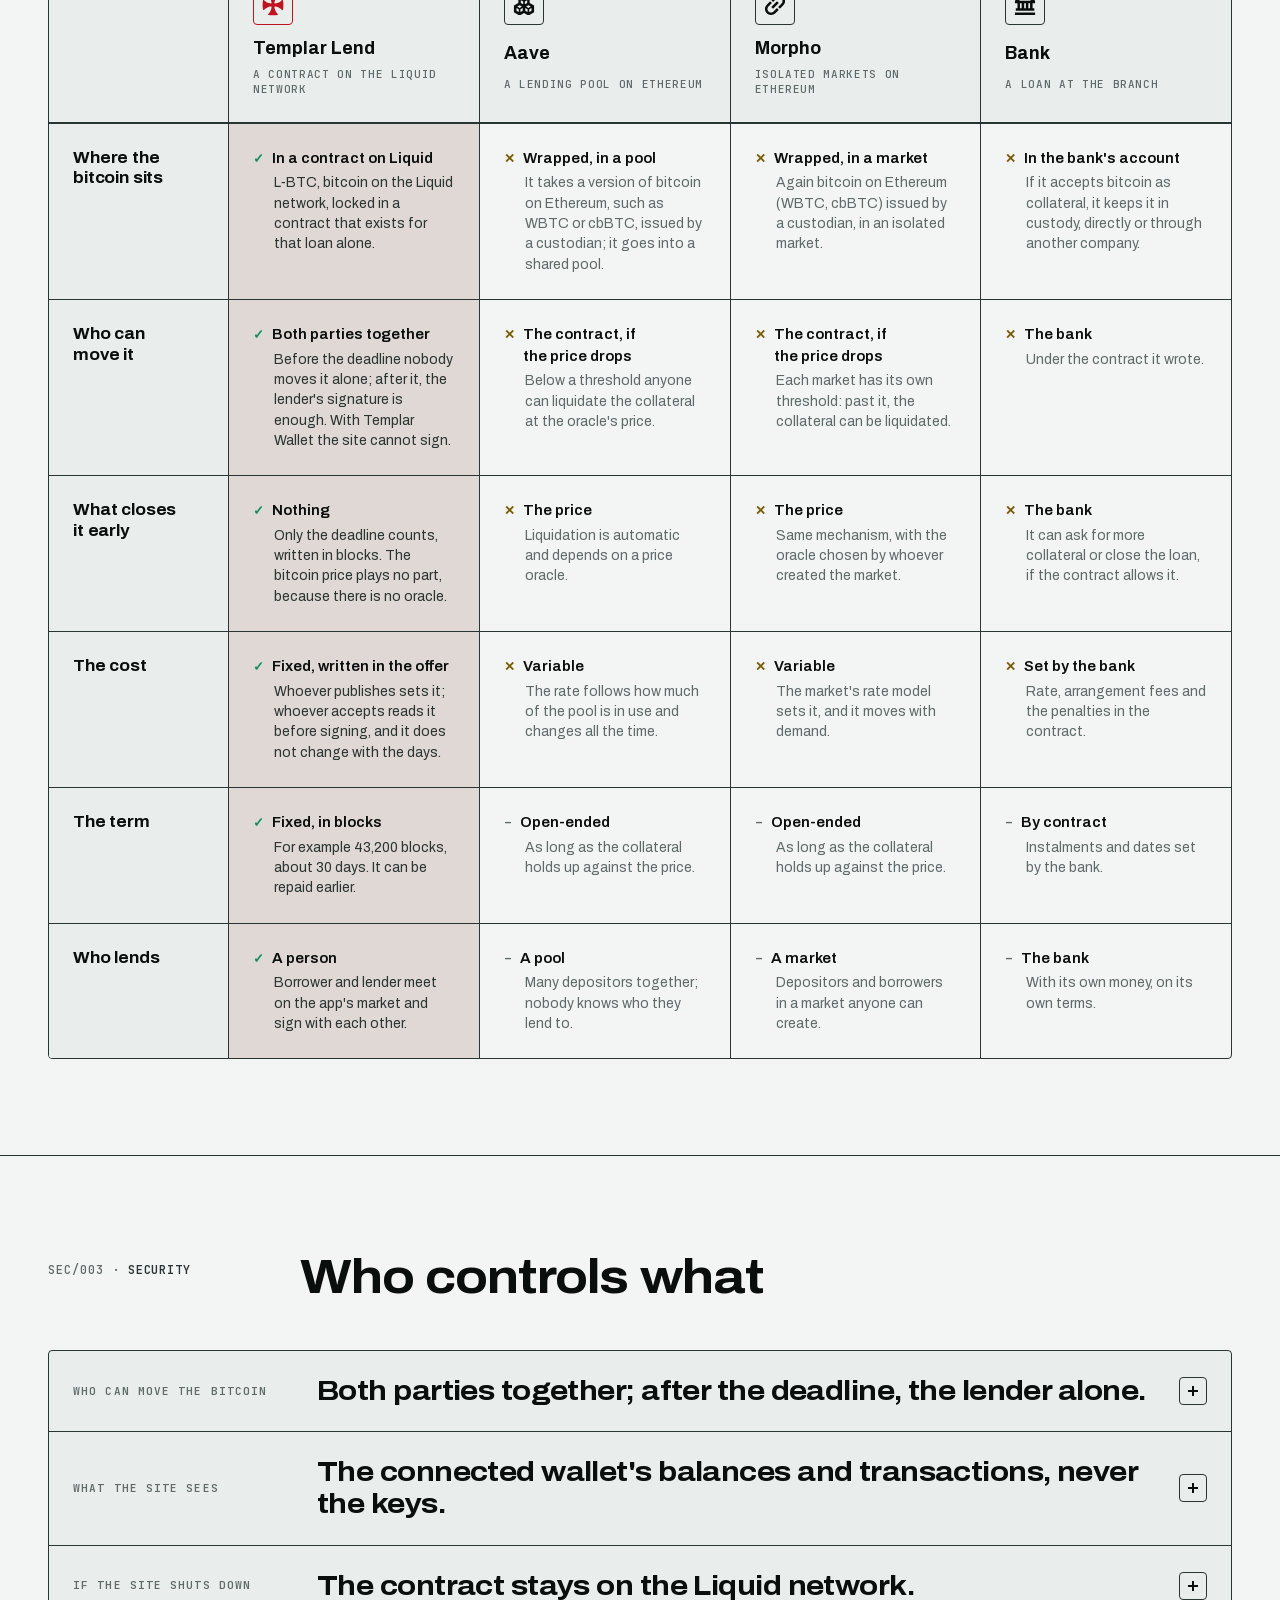
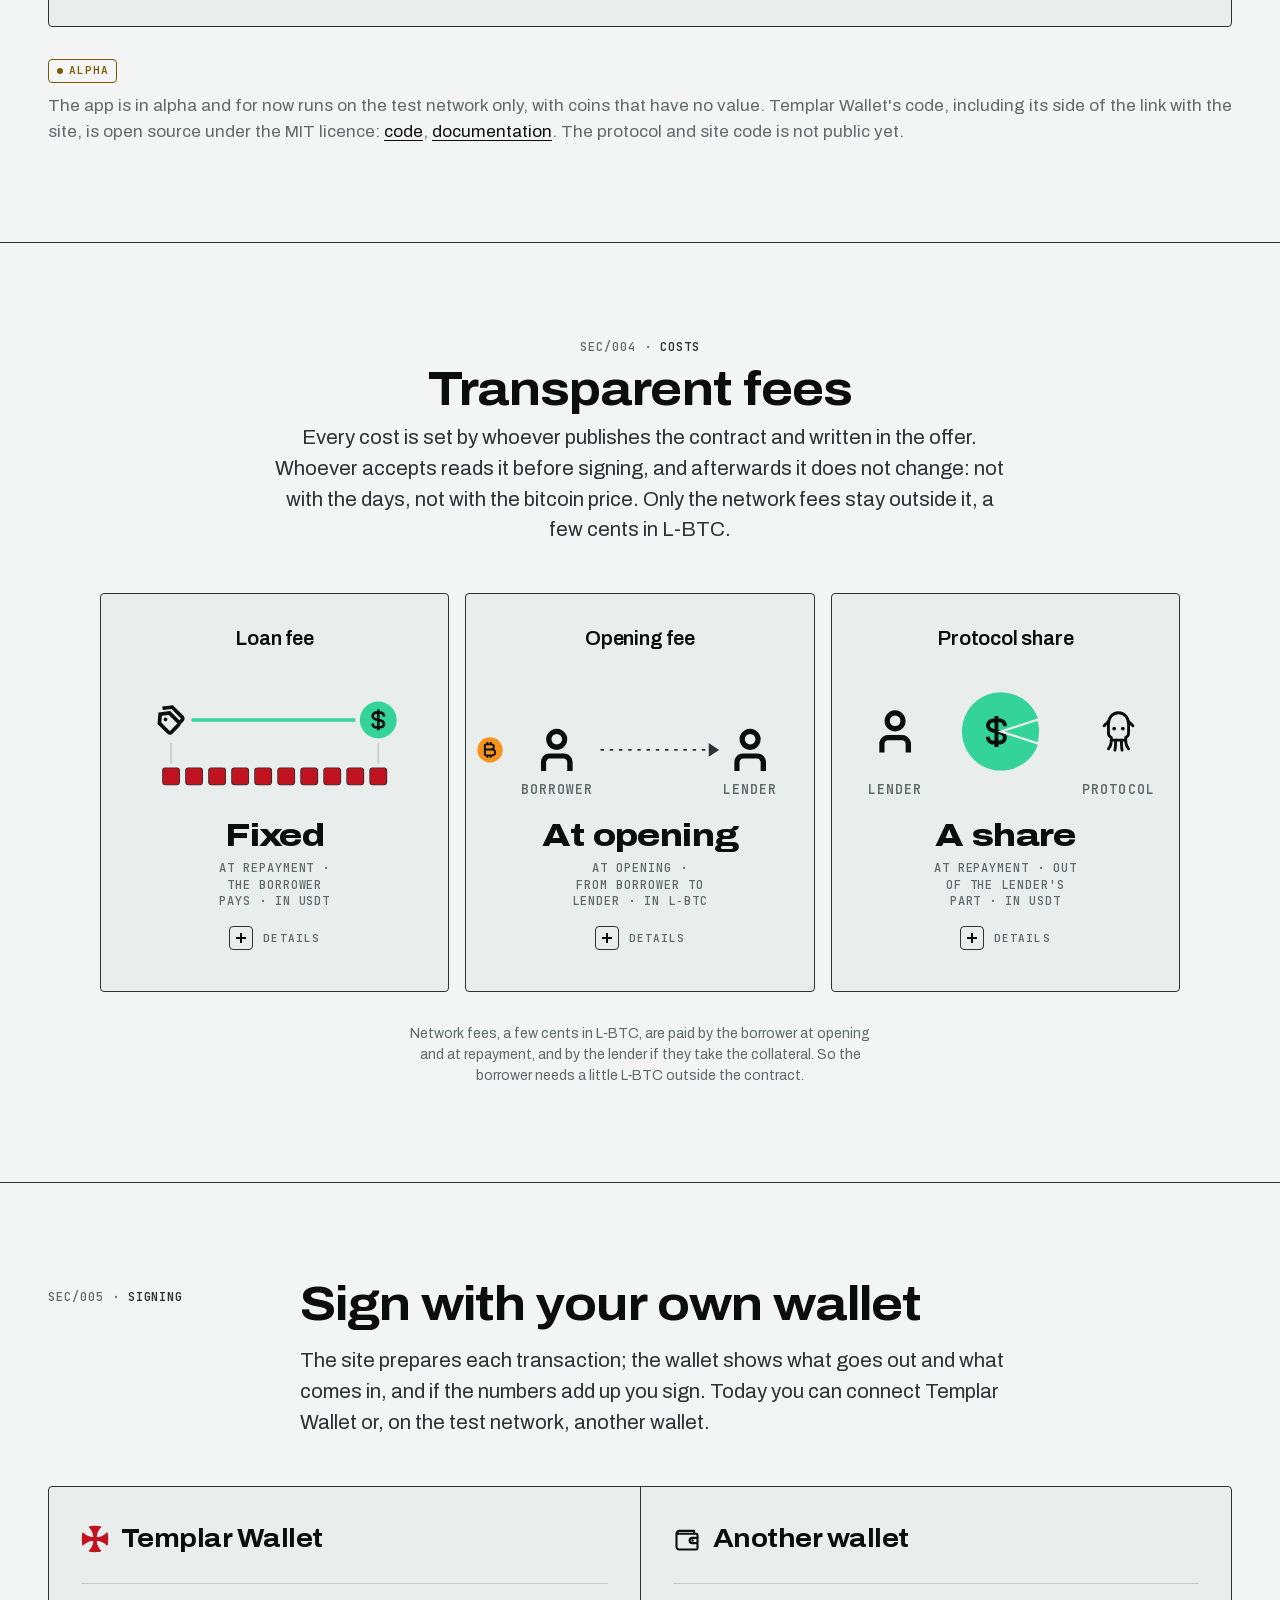
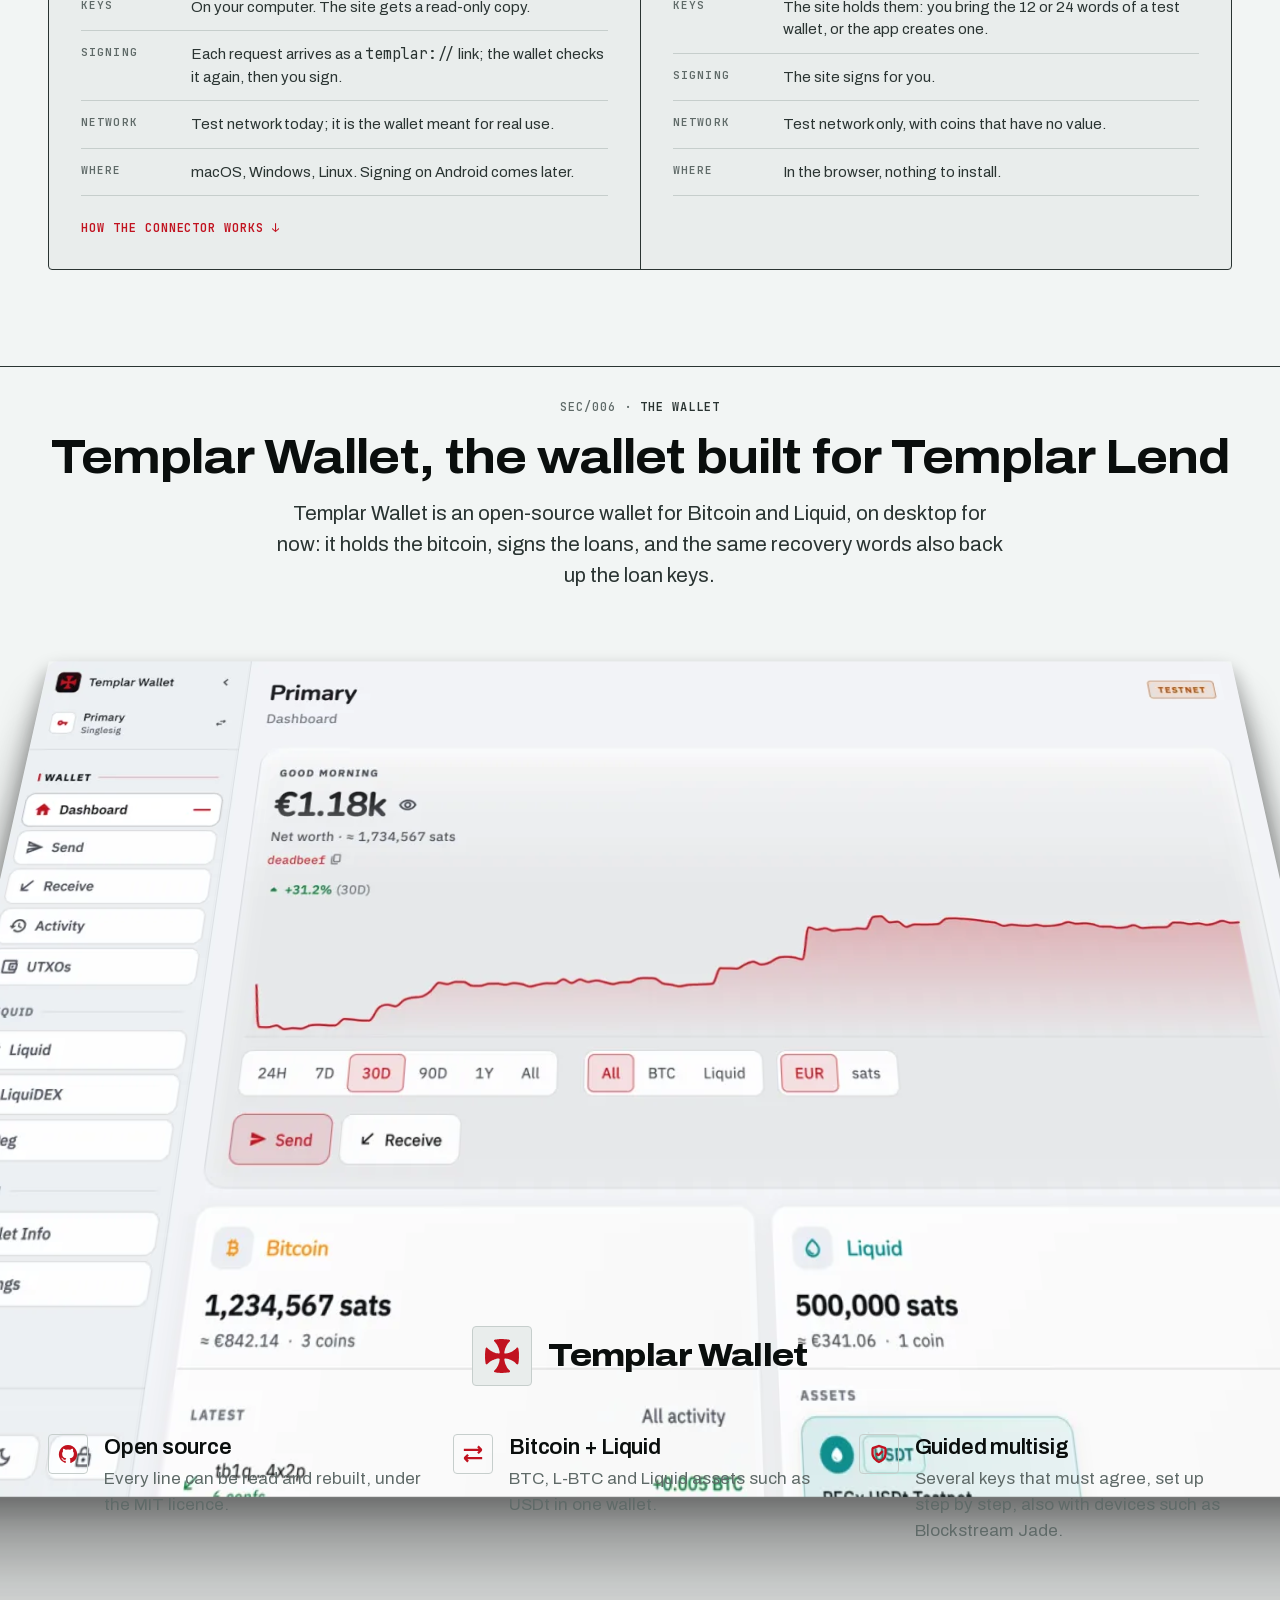
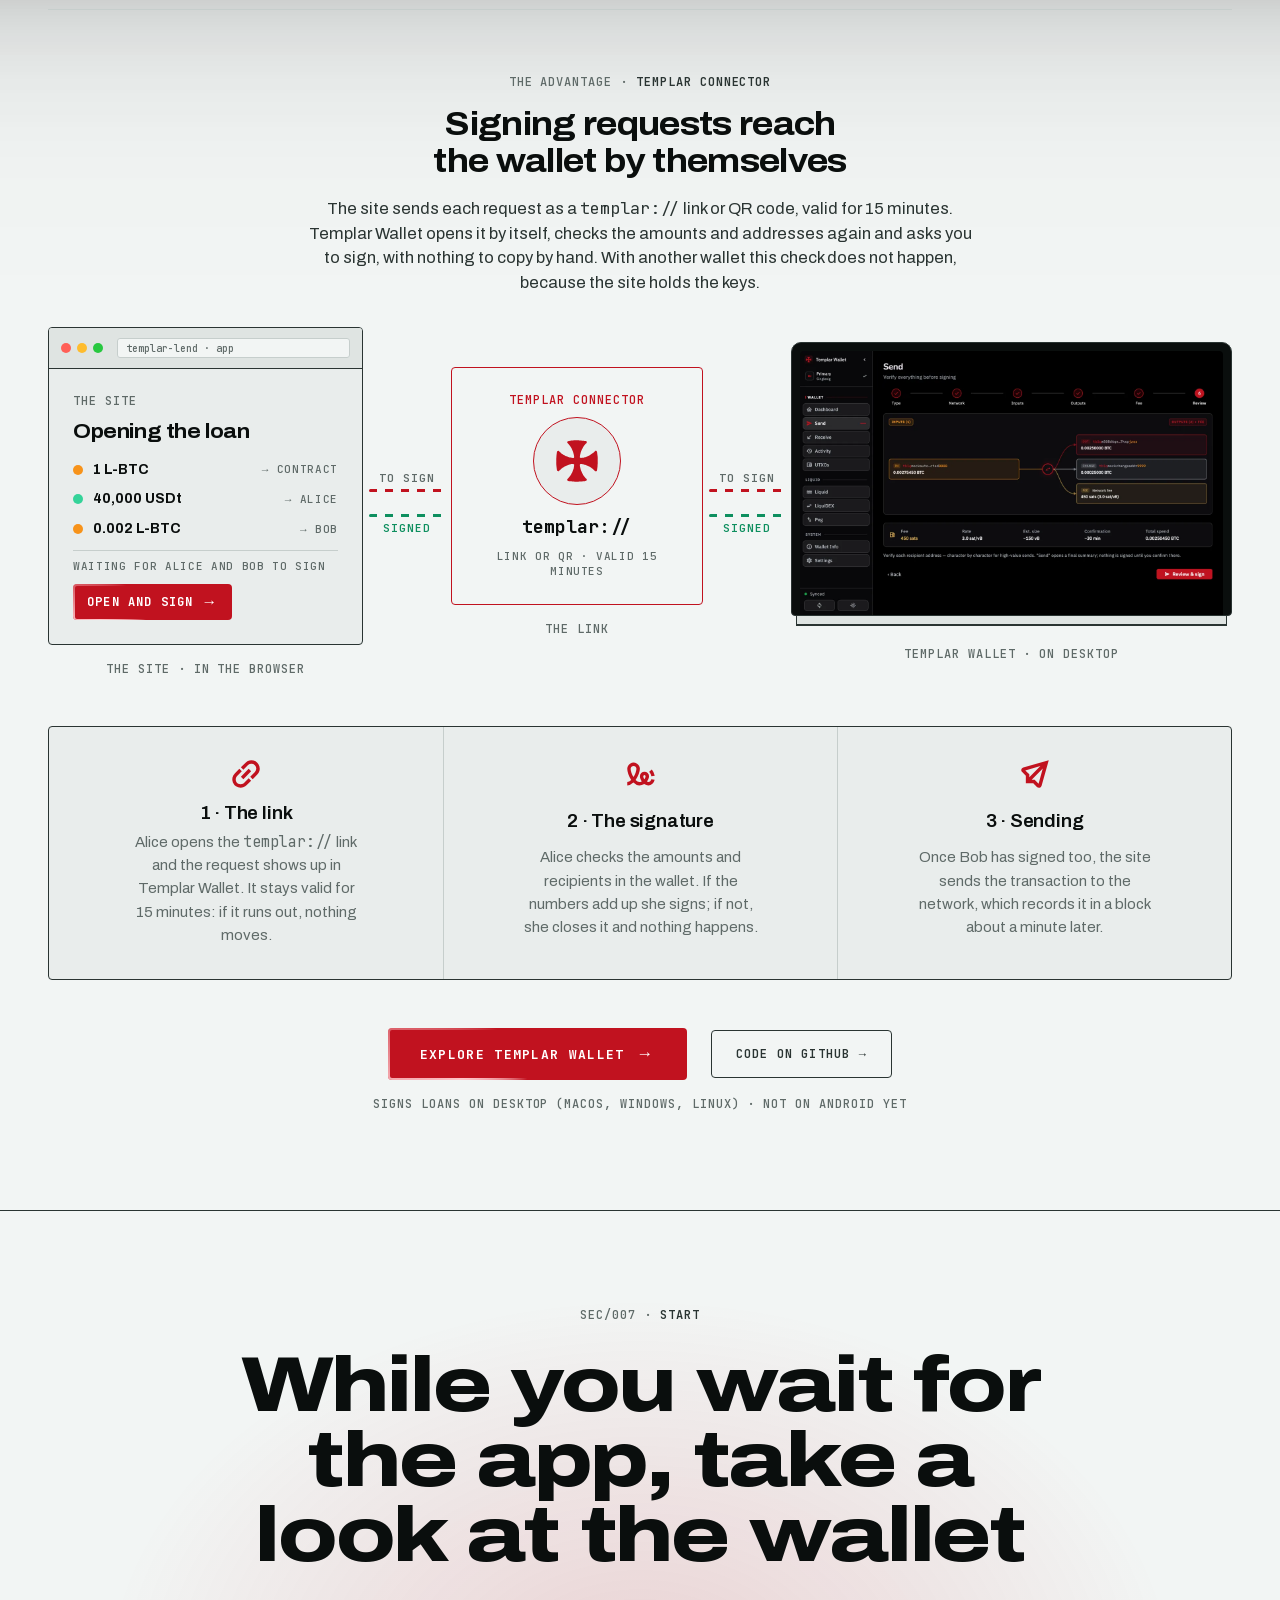
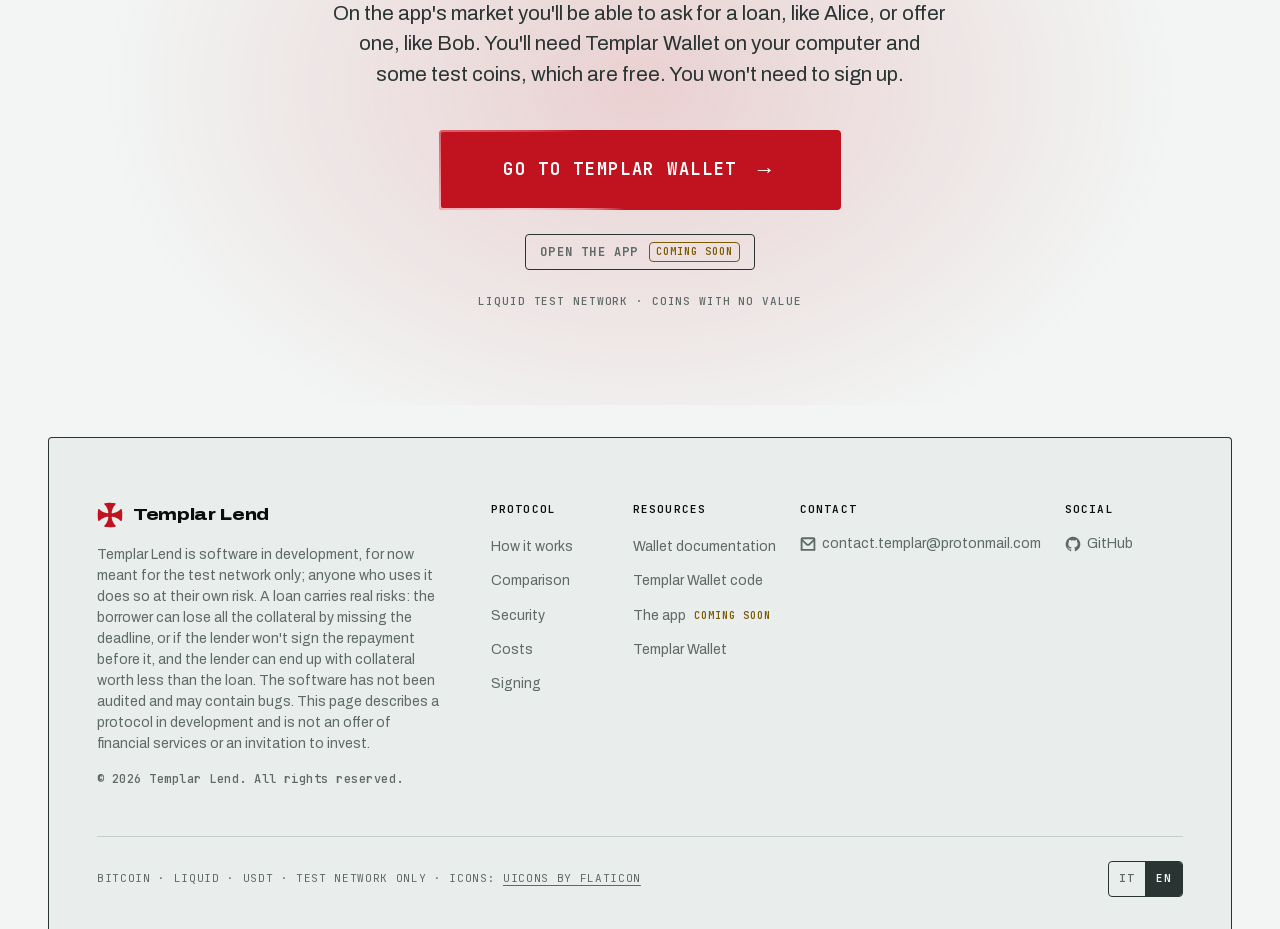
==== commit 247fbc2f: "Open the site: the Astro build of the landing, the wallet page and the docs The pages are built from" ====
--- a/site/en/index.html
+++ b/site/en/index.html
@@ -1,18 +1,18 @@
-<!doctype html>
+<!DOCTYPE html>
 <html lang="en">
 <head>
 <meta charset="utf-8">
 <meta name="viewport" content="width=device-width, initial-scale=1, viewport-fit=cover">
-<title>Templar Lend — USDt loans backed by bitcoin, on the Liquid Network</title>
-<meta name="description" content="Peer-to-peer fixed-term loans in Liquid USDt, backed by L-BTC and settled on-chain on the Liquid Network. No custodian, no oracle, no price liquidation. You sign in your wallet.">
+<title>Templar Lend · USDt loans with bitcoin as collateral, on the Liquid network</title>
+<meta name="description" content="USDt loans between two people on the Liquid network, with bitcoin as collateral and a flat fee written in the offer. The app is coming soon and, for now, will use only test coins with no value.">
 <link rel="canonical" href="https://templar.red/en/">
 <link rel="alternate" hreflang="it" href="https://templar.red/">
 <link rel="alternate" hreflang="en" href="https://templar.red/en/">
 <link rel="alternate" hreflang="x-default" href="https://templar.red/">
 <meta property="og:type" content="website">
 <meta property="og:site_name" content="Templar Lend">
-<meta property="og:title" content="Templar Lend — Borrow against your bitcoin. Keep the keys.">
-<meta property="og:description" content="Fixed-term loans in Liquid USDt, backed by L-BTC. No custodian, no oracle, no price liquidation.">
+<meta property="og:title" content="Templar Lend · USDt loans with bitcoin as collateral">
+<meta property="og:description" content="An example: Alice puts up 1 bitcoin as collateral and gets 40,000 USDt from Bob; within 30 days she pays back 41,000. If she misses the deadline, Bob can take all of the bitcoin. The app is coming soon, test network only.">
 <meta property="og:url" content="https://templar.red/en/">
 <meta property="og:image" content="https://templar.red/assets/img/og-en.png">
 <meta property="og:locale" content="en_US">
@@ -21,12 +21,11 @@
 <meta name="theme-color" content="#F2F5F4" media="(prefers-color-scheme: light)">
 <meta name="theme-color" content="#0A0E0D" media="(prefers-color-scheme: dark)">
 <link rel="icon" href="../assets/img/favicon.svg" type="image/svg+xml">
-<script>try{var t=localStorage.getItem('sp-theme');if(t==='dark'||t==='light')document.documentElement.setAttribute('data-theme',t)}catch(e){}document.documentElement.classList.add('nav-off','js')</script>
-<noscript><style>.nav-off .nav{opacity:1;transform:none;pointer-events:auto}</style></noscript>
+<script>try{var t=localStorage.getItem('sp-theme');if(t==='dark'||t==='light')document.documentElement.setAttribute('data-theme',t)}catch(e){}document.documentElement.classList.add('nav-off','js')</script><noscript><style>.nav-off .nav{opacity:1;transform:none;pointer-events:auto}</style></noscript>
 <link rel="preload" href="../assets/fonts/Archivo-var.woff2" as="font" type="font/woff2" crossorigin>
 <link rel="preload" href="../assets/fonts/JetBrainsMono-var.woff2" as="font" type="font/woff2" crossorigin>
 <link rel="stylesheet" href="../assets/css/style.css">
-</head>
+<link rel="stylesheet" href="/_astro/globals.DuiqW6Bh.css"></head>
 <body>
 <a class="skip" href="#main">Skip to content</a>
 
@@ -36,16 +35,15 @@
       <img class="brand-mark" src="../assets/img/templar-cross.svg" alt="" width="26" height="26">
       <span class="word">Templar Lend</span>
     </a>
-    <span class="tag tag-warn nav-net"><i class="dot"></i>Testnet</span>
     <nav class="nav-links" id="menu" aria-label="Sections">
-      <a href="#protocollo">Protocol</a>
+      <a href="#protocollo">Example</a>
       <a href="#sicurezza">Security</a>
       <a href="#costi">Costs</a>
-      <a href="#wallet">Connector</a>
+      <a href="#wallet">Signing</a>
       <a class="only-menu" href="wallet/">Templar Wallet &#8594;</a>
       <div class="menu-tools only-menu">
         <div class="seg seg-nav" aria-label="Language"><a href="../" data-lang-set="it" hreflang="it" lang="it">IT</a><a href="./" aria-current="page" data-lang-set="en" hreflang="en">EN</a></div>
-        <button type="button" class="nav-theme" data-theme-toggle aria-label="Switch theme"><svg viewBox="0 0 20 20" aria-hidden="true"><circle cx="10" cy="10" r="7.5" fill="none" stroke="currentColor" stroke-width="1.5"/><path d="M10 2.5a7.5 7.5 0 0 1 0 15Z" fill="currentColor"/></svg></button>
+        <button type="button" class="nav-theme" data-theme-toggle aria-label="Switch theme"><svg viewBox="0 0 20 20" aria-hidden="true"><circle cx="10" cy="10" r="7.5" fill="none" stroke="currentColor" stroke-width="1.5"></circle><path d="M10 2.5a7.5 7.5 0 0 1 0 15Z" fill="currentColor"></path></svg></button>
       </div>
     </nav>
     <div class="nav-ctl">
@@ -54,10 +52,10 @@
         <a href="./" aria-current="page" data-lang-set="en" hreflang="en">EN</a>
       </div>
       <button type="button" class="nav-theme" data-theme-toggle aria-label="Switch theme">
-        <svg viewBox="0 0 20 20" aria-hidden="true"><circle cx="10" cy="10" r="7.5" fill="none" stroke="currentColor" stroke-width="1.5"/><path d="M10 2.5a7.5 7.5 0 0 1 0 15Z" fill="currentColor"/></svg>
+        <svg viewBox="0 0 20 20" aria-hidden="true"><circle cx="10" cy="10" r="7.5" fill="none" stroke="currentColor" stroke-width="1.5"></circle><path d="M10 2.5a7.5 7.5 0 0 1 0 15Z" fill="currentColor"></path></svg>
       </button>
       <a class="nav-x" href="wallet/">Templar Wallet<span aria-hidden="true">&#8594;</span></a>
-      <span class="cta cta-sm is-soon" aria-disabled="true"><span>Open the app</span><em>coming</em></span>
+      <span class="cta cta-sm is-soon" aria-disabled="true"><span>Open the app</span><em>coming soon</em></span>
       <button type="button" class="menu-btn" aria-expanded="false" aria-controls="menu">Menu</button>
     </div>
   </div>
@@ -65,387 +63,407 @@
 
 <!-- icon sprite: one definition, used by the diagram, the ledger and the device mock -->
 <svg class="sprite" width="0" height="0" aria-hidden="true" focusable="false"><defs>
-  <symbol id="i-person" viewBox="0 0 24 24" fill="currentColor"><path d="M20.25 23H17.46V18.38Q17.46 17.65 16.91 17.1Q16.36 16.55 15.63 16.55H8.3Q7.56 16.55 7.01 17.1Q6.46 17.65 6.46 18.38V23H3.75V18.38Q3.75 17.21 4.34 16.14Q4.92 15.08 5.99 14.46Q7.05 13.83 8.3 13.83H15.63Q16.88 13.83 17.94 14.46Q19 15.08 19.59 16.14Q20.18 17.21 20.25 18.38ZM11.96 12Q10.5 12 9.21 11.27Q7.93 10.53 7.2 9.25Q6.46 7.97 6.46 6.5Q6.46 5.03 7.2 3.75Q7.93 2.47 9.21 1.73Q10.5 1 11.96 1Q13.43 1 14.71 1.73Q16 2.47 16.73 3.75Q17.46 5.03 17.46 6.5Q17.46 7.97 16.73 9.25Q16 10.53 14.71 11.27Q13.43 12 11.96 12ZM11.96 3.71Q10.79 3.71 9.98 4.52Q9.18 5.33 9.21 6.5Q9.25 7.67 10.02 8.44Q10.79 9.21 11.96 9.21Q13.14 9.21 13.94 8.44Q14.75 7.67 14.75 6.5Q14.75 5.33 13.94 4.52Q13.14 3.71 11.96 3.71Z"/></symbol>
-  <symbol id="i-vault" viewBox="0 0 24 24" fill="none" stroke="currentColor" stroke-width="1.8" stroke-linejoin="round"><rect x="2.5" y="3" width="19" height="16" rx="2"/><circle cx="12" cy="11" r="4"/><path d="M12 8.6v2.4l1.6 1.2M6 19v2.5M18 19v2.5M2.5 11h2M19.5 11h2"/></symbol>
-  <symbol id="i-bank" viewBox="0 0 24 24" fill="currentColor"><path d="M1 20.21H23V23H1ZM23 8.41V10.17H20.29V15.67H22.12V18.38H1.95V15.67H3.79V10.17H1V8.41Q1 7.6 1.44 6.83Q1.88 6.06 2.61 5.69L10.53 1.37Q11.19 1 12 1Q12.81 1 13.47 1.37L21.39 5.69Q22.12 6.06 22.56 6.83Q23 7.6 23 8.41ZM5.18 7.38H18.82L12.22 3.79Q12 3.71 11.85 3.79ZM11.12 10.17V15.67H12.95V10.17ZM6.5 15.67H8.33V10.17H6.5ZM17.5 10.17H15.67V15.67H17.5Z"/></symbol>
-  <symbol id="i-squid" viewBox="0 0 32 32" fill="none" stroke="currentColor" stroke-width="2" stroke-linecap="round" stroke-linejoin="round"><path d="M16 3c-4.4 0-7 3.6-7 8v6c0 1.5.8 2.6 2 3.2V22h10v-1.8c1.2-.6 2-1.7 2-3.2v-6c0-4.4-2.6-8-7-8Z"/><path d="M9 9 6 12M23 9l3 3"/><circle cx="13" cy="14" r="1.3" fill="currentColor" stroke="none"/><circle cx="19" cy="14" r="1.3" fill="currentColor" stroke="none"/><path d="M11 22c0 3-1 5-2 6M14 22c0 3 0 5-.5 7M18 22c0 3 0 5 .5 7M21 22c0 3 1 5 2 6"/></symbol>
-  <symbol id="i-lock" viewBox="0 0 24 24" fill="currentColor"><path d="M18.5 8.23V7.42Q18.42 5.72 17.57 4.21Q16.72 2.7 15.25 1.85Q13.77 1 12 1Q10.23 1 8.75 1.85Q7.28 2.7 6.39 4.21Q5.5 5.72 5.5 7.42V8.23H2.77V20.19Q2.77 21.38 3.58 22.19Q4.4 23 5.5 23H18.5Q19.6 23 20.42 22.19Q21.23 21.38 21.23 20.19V8.23ZM8.31 7.42Q8.31 5.95 9.38 4.84Q10.45 3.73 12 3.73Q13.55 3.73 14.62 4.84Q15.69 5.95 15.69 7.42V8.23H8.31ZM5.58 20.19V10.97H18.5V20.19ZM10.15 13.77H13.85V16.5H10.15Z"/></symbol>
-  <symbol id="i-lock-open" viewBox="0 0 24 24" fill="currentColor"><path d="M8.31 8.25V7.44Q8.31 6.19 9.09 5.19Q9.86 4.2 11.08 3.9Q12.29 3.61 13.44 4.09Q14.58 4.57 15.24 5.67L17.6 4.35Q16.57 2.43 14.54 1.54Q12.52 0.66 10.38 1.21Q8.24 1.77 6.88 3.54Q5.51 5.3 5.59 7.44V8.25H2.78V20.2Q2.78 21.38 3.59 22.19Q4.41 23 5.51 23H18.49Q19.59 23 20.41 22.19Q21.22 21.38 21.22 20.2V8.25ZM5.59 20.2V10.98H18.49V20.2ZM10.16 13.78H13.84V16.51H10.16Z"/></symbol>
-  <symbol id="i-blocks" viewBox="0 0 24 24" fill="currentColor"><path d="M18.16 9.8V4.15L13.61 1.44Q12.88 1 12 1Q11.12 1 10.39 1.44L5.84 4.15V9.8L1 12.66V19.85L5.55 22.56Q6.35 23 7.2 23Q8.04 23 8.85 22.56L12 20.65L15.23 22.56Q15.96 23 16.84 23Q17.72 23 18.45 22.56L23 19.85V12.66L18.23 9.8ZM16.84 15.15 14.27 13.69 16.84 12.15 19.33 13.69ZM7.23 15.15 4.67 13.69 7.23 12.15 9.73 13.69ZM8.55 6.79 11.12 8.26V11.27L8.55 9.8ZM12.95 11.27V8.26L15.45 6.79V9.8ZM11.78 3.79Q12 3.64 12.22 3.79L14.57 5.18L12 6.65L9.51 5.18ZM3.79 18.31V15.3L6.28 16.77V19.77ZM8.11 19.77V16.77L10.61 15.3V18.31ZM13.39 18.31V15.3L15.89 16.77V19.77ZM17.72 19.77V16.77L20.21 15.3V18.31Z"/></symbol>
-  <symbol id="i-btc" viewBox="0 0 24 24" fill="currentColor"><circle cx="12" cy="12" r="10.6" fill="none" stroke="currentColor" stroke-width="2.4"/><path d="M15.11 11.38Q15.62 10.69 15.62 9.83Q15.62 8.79 14.92 8.04Q14.22 7.28 13.22 7.17V6.2H11.75V7.17H10.78V6.2H9.35V7.17H9.08Q8.38 7.17 7.9 7.67Q7.42 8.17 7.42 8.87V15.13Q7.42 15.83 7.9 16.33Q8.38 16.83 9.08 16.83H9.35V17.8H10.78V16.83H11.75V17.8H13.22V16.83H13.68Q14.46 16.83 15.13 16.45Q15.81 16.06 16.2 15.38Q16.58 14.71 16.58 13.91Q16.58 13.12 16.18 12.44Q15.77 11.77 15.11 11.38ZM8.85 8.87Q8.85 8.75 8.93 8.67Q9 8.6 9.08 8.6H12.95Q13.45 8.6 13.82 8.96Q14.18 9.33 14.18 9.83Q14.18 10.34 13.82 10.69Q13.45 11.03 12.95 11.03H8.85ZM13.68 15.36H9.08Q9 15.36 8.93 15.31Q8.85 15.25 8.85 15.13V12.46H13.68Q14.26 12.46 14.71 12.91Q15.15 13.35 15.15 13.93Q15.15 14.51 14.71 14.94Q14.26 15.36 13.68 15.36Z"/></symbol>
-  <symbol id="i-usd" viewBox="0 0 24 24" fill="currentColor"><circle cx="12" cy="12" r="10.6" fill="none" stroke="currentColor" stroke-width="2.4"/><path d="M15.87 10.07V9.72Q15.87 9.02 15.52 8.44Q15.17 7.86 14.59 7.51Q14.01 7.17 13.31 7.17H12.73V6.2H11.27V7.17H10.69Q9.76 7.17 9.02 7.79Q8.29 8.4 8.15 9.35Q8.02 10.3 8.52 11.11Q9.02 11.92 9.95 12.19L11.27 12.54V15.36H10.69Q10.22 15.36 9.91 15.05Q9.6 14.75 9.6 14.28V13.93H8.13V14.28Q8.13 14.98 8.48 15.56Q8.83 16.14 9.41 16.49Q9.99 16.83 10.69 16.83H11.27V17.8H12.73V16.83H13.31Q14.24 16.83 14.98 16.21Q15.71 15.6 15.85 14.65Q15.98 13.7 15.48 12.89Q14.98 12.08 14.05 11.81L12.73 11.46V8.6H13.31Q13.78 8.64 14.09 8.95Q14.4 9.25 14.4 9.72V10.07ZM13.62 13.2Q14.01 13.31 14.24 13.66Q14.47 14.01 14.42 14.44Q14.36 14.86 14.03 15.13Q13.7 15.4 13.31 15.36H12.73V12.97ZM11.27 11.03 10.38 10.8Q9.99 10.69 9.76 10.34Q9.53 9.99 9.58 9.56Q9.64 9.14 9.97 8.89Q10.3 8.64 10.69 8.64H11.27Z"/></symbol>
-  <symbol id="i-tag" viewBox="0 0 24 24" fill="currentColor"><path d="M21.28 8.85 13.36 1 5.44 1.95 5.8 4.67 12.4 3.93 19.3 10.83Q19.44 10.9 19.3 11.05L18.2 12.22L11.3 5.33L2.58 6.5L1.92 15.01L9.1 22.12Q9.98 23 11.16 23Q12.33 23 13.21 22.12L18.49 16.62Q19.15 15.96 19.3 15.08L21.28 12.95Q22.08 12.15 22.08 10.94Q22.08 9.73 21.28 8.85ZM16.58 14.71 11.23 20.21Q11.23 20.21 11.16 20.21Q11.08 20.21 11.01 20.21L4.78 13.91L5.14 8.92L10.28 8.26L16.58 14.49Q16.58 14.57 16.58 14.6Q16.58 14.64 16.58 14.71ZM9.25 11.56Q9.25 12.15 8.85 12.55Q8.44 12.95 7.89 12.92Q7.34 12.88 6.94 12.51Q6.54 12.15 6.54 11.56Q6.54 10.97 6.94 10.57Q7.34 10.17 7.89 10.17Q8.44 10.17 8.85 10.57Q9.25 10.97 9.25 11.56Z"/></symbol>
-  <symbol id="i-check" viewBox="0 0 24 24" fill="currentColor"><path d="M8.06 20Q6.99 20 6.31 19.24L1 14.01L3.05 11.96L8.06 16.97L20.95 4L23 6.04L9.72 19.24Q9.04 20 7.98 20Z"/></symbol>
-  <symbol id="i-swap" viewBox="0 0 24 24" fill="currentColor"><path d="M23 18.42H5.33L7.09 20.18L5.11 22.08L1.66 18.64Q1 17.98 1 17.02Q1 16.07 1.66 15.41L5.11 11.96L7.09 13.94L5.33 15.7H23ZM16.99 10.13 18.89 12.04 22.34 8.59Q23 7.93 23 6.98Q23 6.02 22.34 5.36L18.89 1.92L16.99 3.9L18.67 5.58H1V8.37H18.67Z"/></symbol>
-  <symbol id="i-link" viewBox="0 0 24 24" fill="currentColor"><path d="M7.7 22.99Q5.64 22.99 3.96 21.85Q2.27 20.71 1.5 18.88Q0.74 17.05 1.14 15.07Q1.54 13.09 3.01 11.63L6.67 7.89L8.65 9.87L4.91 13.61Q4.18 14.34 3.92 15.33Q3.67 16.32 3.92 17.34Q4.18 18.37 4.91 19.1Q5.64 19.84 6.67 20.09Q7.7 20.35 8.69 20.09Q9.67 19.84 10.41 19.1L14.14 15.37L16.12 17.34L12.39 21.01Q11.43 21.96 10.22 22.47Q9.01 22.99 7.7 22.99ZM17.37 16.1 15.39 14.12 19.13 10.38Q20.22 9.28 20.22 7.67Q20.22 6.06 19.09 4.93Q17.95 3.79 16.34 3.79Q14.73 3.79 13.63 4.89L9.89 8.63L7.92 6.65L11.65 2.98Q12.97 1.66 14.66 1.23Q16.34 0.79 18.06 1.26Q19.79 1.74 21.03 2.98Q22.28 4.23 22.75 5.95Q23.23 7.67 22.79 9.36Q22.35 11.04 21.03 12.36ZM7.92 14.12 14.14 7.89 16.12 9.87 9.89 16.1Z"/></symbol>
-  <symbol id="i-pen" viewBox="0 0 24 24" fill="currentColor"><path d="M20.29 13.83Q19.85 11.63 18.53 10.17L20.65 8.33Q22.41 10.39 23 13.32ZM20.21 16.11 22.93 16.62Q22.56 18.53 21.13 19.85Q19.7 21.17 17.94 21.17Q16.18 21.17 14.57 19.99Q12.73 21.17 10.61 21.17Q8.11 21.17 5.91 18.89Q3.49 21.17 1 21.17V18.45Q2.54 18.45 4.15 16.77Q2.76 14.64 1.81 12Q1 9.58 1 7.89Q1 6.5 1.7 5.36Q2.39 4.23 3.53 3.53Q4.67 2.83 6.02 2.83Q7.38 2.83 8.55 3.53Q9.73 4.23 10.42 5.36Q11.12 6.5 11.12 7.89Q11.12 9.58 10.17 12.07Q9.21 14.64 7.67 16.84Q9.21 18.38 10.61 18.38Q11.63 18.38 12.59 17.94Q11.93 16.91 11.52 15.81Q11.12 14.71 11.12 13.83Q11.12 12.29 12.18 11.23Q13.25 10.17 14.75 10.17Q16.25 10.17 17.35 11.23Q18.45 12.29 18.45 13.83Q18.45 14.71 17.98 15.85Q17.5 16.99 16.69 18.09Q17.35 18.38 17.94 18.38Q18.75 18.38 19.41 17.72Q20.07 17.06 20.21 16.11ZM5.99 14.49Q7.01 12.81 7.67 10.97Q8.33 9.14 8.33 7.89Q8.33 6.94 7.67 6.24Q7.01 5.55 6.06 5.55Q5.11 5.55 4.41 6.24Q3.71 6.94 3.71 7.89Q3.71 9.14 4.34 10.97Q4.96 12.81 5.99 14.49ZM15.67 13.83Q15.67 13.47 15.41 13.17Q15.15 12.88 14.75 12.88Q14.35 12.88 14.09 13.17Q13.83 13.47 13.83 13.87Q13.83 14.27 14.05 14.9Q14.27 15.52 14.71 16.11Q15.15 15.52 15.41 14.9Q15.67 14.27 15.67 13.83Z"/></symbol>
-  <symbol id="i-send" viewBox="0 0 24 24" fill="currentColor"><path d="M2.61 6.72Q1.88 6.94 1.44 7.53Q1 8.11 1 8.92Q1 9.8 1.73 10.46L4.67 13.39V19.33H10.61L13.54 22.34Q14.2 23 15.15 23Q15.45 23 15.67 22.93Q16.25 22.78 16.69 22.34Q17.13 21.9 17.28 21.39L23 1ZM4.23 9.14 16.33 5.69 7.45 14.64V12.29ZM14.86 19.77 11.71 16.55H9.36L18.23 7.67Z"/></symbol>
-  <symbol id="i-shield" viewBox="0 0 24 24" fill="currentColor"><path d="M11.27 11.71 9.65 10.02 7.67 11.93 9.65 14.05Q10.31 14.71 11.19 14.71Q12.15 14.71 12.73 14.13L17.35 9.51L15.37 7.53ZM11.93 23 11.41 22.78Q10.31 22.27 9.07 21.46Q6.57 19.77 4.96 17.79Q2.83 15.08 2.83 12V6.06Q2.83 5.18 3.35 4.45Q3.86 3.71 4.74 3.42L12 1L19.26 3.42Q20.14 3.71 20.65 4.45Q21.17 5.18 21.17 6.06V12Q21.17 15.52 18.97 18.23Q17.43 20.29 14.86 21.68Q13.54 22.49 12.44 22.85ZM12 3.93 5.62 6.06V12Q5.62 14.79 8.26 17.28Q9.87 18.89 12.07 19.99Q14.27 19.11 15.81 17.65Q18.38 15.23 18.38 12V6.06Z"/></symbol>
-  <symbol id="g-btc" viewBox="0 0 24 24" fill="currentColor"><path d="M16.83 11.04Q17.61 9.96 17.61 8.64Q17.61 7.02 16.53 5.85Q15.45 4.68 13.89 4.5V3H11.61V4.5H10.11V3H7.89V4.5H7.47Q6.39 4.5 5.64 5.28Q4.89 6.06 4.89 7.14V16.86Q4.89 17.94 5.64 18.72Q6.39 19.5 7.47 19.5H7.89V21H10.11V19.5H11.61V21H13.89V19.5H14.61Q15.81 19.5 16.86 18.9Q17.91 18.3 18.51 17.25Q19.11 16.2 19.11 14.97Q19.11 13.74 18.48 12.69Q17.85 11.64 16.83 11.04ZM7.11 7.14Q7.11 6.96 7.23 6.84Q7.35 6.72 7.47 6.72H13.47Q14.25 6.72 14.82 7.29Q15.39 7.86 15.39 8.64Q15.39 9.42 14.82 9.96Q14.25 10.5 13.47 10.5H7.11ZM14.61 17.22H7.47Q7.35 17.22 7.23 17.13Q7.11 17.04 7.11 16.86V12.72H14.61Q15.51 12.72 16.2 13.41Q16.89 14.1 16.89 15Q16.89 15.9 16.2 16.56Q15.51 17.22 14.61 17.22Z"/></symbol>
-  <symbol id="g-usd" viewBox="0 0 24 24" fill="currentColor"><path d="M18 9V8.46Q18 7.38 17.46 6.48Q16.92 5.58 16.02 5.04Q15.12 4.5 14.04 4.5H13.14V3H10.86V4.5H9.96Q8.52 4.5 7.38 5.46Q6.24 6.42 6.03 7.89Q5.82 9.36 6.6 10.62Q7.38 11.88 8.82 12.3L10.86 12.84V17.22H9.96Q9.24 17.22 8.76 16.74Q8.28 16.26 8.28 15.54V15H6V15.54Q6 16.62 6.54 17.52Q7.08 18.42 7.98 18.96Q8.88 19.5 9.96 19.5H10.86V21H13.14V19.5H14.04Q15.48 19.5 16.62 18.54Q17.76 17.58 17.97 16.11Q18.18 14.64 17.4 13.38Q16.62 12.12 15.18 11.7L13.14 11.16V6.72H14.04Q14.76 6.78 15.24 7.26Q15.72 7.74 15.72 8.46V9ZM14.52 13.86Q15.12 14.04 15.48 14.58Q15.84 15.12 15.75 15.78Q15.66 16.44 15.15 16.86Q14.64 17.28 14.04 17.22H13.14V13.5ZM10.86 10.5 9.48 10.14Q8.88 9.96 8.52 9.42Q8.16 8.88 8.25 8.22Q8.34 7.56 8.85 7.17Q9.36 6.78 9.96 6.78H10.86Z"/></symbol>
-  <symbol id="i-flag" viewBox="0 0 24 24" fill="currentColor"><path d="M15.67 4.67V4.23Q15.67 2.91 14.71 1.95Q13.76 1 12.44 1H1V23H3.79V13.83H10.17V14.27Q10.17 15.59 11.12 16.55Q12.07 17.5 13.39 17.5H23V4.67ZM3.79 3.71H12.44Q12.66 3.71 12.81 3.86Q12.95 4.01 12.95 4.23V11.05H3.79ZM20.29 14.71H13.39Q13.17 14.79 13.03 14.64Q12.88 14.49 12.88 14.27V13.83H15.67V7.38H20.29Z"/></symbol>
-  <symbol id="i-arrow" viewBox="0 0 24 24" fill="currentColor"><path d="M16.55 15.89 19.04 13.39 1 13.32V10.61H19.04L16.55 8.11L18.45 6.13L22.05 9.73Q23 10.68 23 12Q23 13.32 22.05 14.27L18.45 17.87Z"/></symbol>
-  <symbol id="i-mail" viewBox="0 0 24 24" fill="currentColor"><path d="M20.29 1.92H3.79Q2.61 1.92 1.81 2.72Q1 3.53 1 4.7V22.08H23V4.7Q23 3.53 22.19 2.72Q21.39 1.92 20.21 1.92ZM20.07 4.7 13.47 11.23Q12.88 11.82 12 11.82Q11.12 11.82 10.53 11.23L3.93 4.7ZM3.79 19.37V8.37L8.55 13.21Q9.21 13.87 10.13 14.24Q11.05 14.6 12 14.6Q12.95 14.6 13.87 14.24Q14.79 13.87 15.45 13.21L20.29 8.37V19.37Z"/></symbol>
-  <symbol id="i-team" viewBox="0 0 24 24" fill="currentColor"><path d="M7.89 12.88Q6.13 12.88 4.92 11.71Q3.71 10.53 3.75 8.81Q3.79 7.09 4.96 5.88Q6.13 4.67 7.86 4.67Q9.58 4.67 10.79 5.88Q12 7.09 12 8.81Q12 10.53 10.79 11.71Q9.58 12.88 7.89 12.88ZM7.89 7.38Q7.31 7.38 6.9 7.78Q6.5 8.19 6.5 8.77Q6.5 9.36 6.9 9.76Q7.31 10.17 7.89 10.17Q8.48 10.17 8.85 9.76Q9.21 9.36 9.21 8.77Q9.21 8.19 8.85 7.78Q8.48 7.38 7.89 7.38ZM14.79 19.77Q14.71 18.45 14.05 17.28Q13.39 16.11 12.22 15.45Q11.05 14.79 9.73 14.71H6.06Q4.67 14.79 3.53 15.45Q2.39 16.11 1.7 17.28Q1 18.45 1 19.77V23H3.79V19.77Q3.79 18.82 4.45 18.16Q5.11 17.5 6.06 17.5H9.73Q10.68 17.5 11.34 18.16Q12 18.82 12 19.77V23H14.79ZM17.06 9.21Q15.3 9.29 14.13 8.08Q12.95 6.87 12.95 5.14Q12.95 3.42 14.13 2.21Q15.3 1 17.02 1Q18.75 1 19.96 2.21Q21.17 3.42 21.17 5.14Q21.17 6.87 19.96 8.04Q18.75 9.21 17.06 9.29ZM17.06 3.71Q16.47 3.71 16.07 4.12Q15.67 4.52 15.67 5.11Q15.67 5.69 16.07 6.1Q16.47 6.5 17.06 6.5Q17.65 6.5 18.05 6.1Q18.45 5.69 18.42 5.11Q18.38 4.52 18.01 4.12Q17.65 3.71 17.06 3.71ZM23 16.11Q23 14.79 22.3 13.61Q21.61 12.44 20.47 11.78Q19.33 11.12 17.94 11.12H14.79V13.83H17.94Q18.89 13.83 19.55 14.49Q20.21 15.15 20.21 16.11V19.33H23Z"/></symbol>
-  <symbol id="i-play" viewBox="0 0 24 24" fill="currentColor"><path d="M4.74 23V1L17.84 9.38Q18.51 9.83 18.88 10.54Q19.26 11.25 19.26 12.04Q19.26 12.82 18.88 13.5Q18.51 14.17 17.84 14.62ZM7.51 6.16V17.84L16.34 12.22Q16.41 12.15 16.41 12Q16.41 11.85 16.34 11.78Z"/></symbol>
-  <symbol id="i-pause" viewBox="0 0 24 24" fill="currentColor"><path d="M11.08 23H3.75V1H11.08ZM6.46 20.21H8.3V3.71H6.46ZM20.25 23H12.92V1H20.25ZM15.63 20.21H17.46V3.71H15.63Z"/></symbol>
-  <symbol id="i-github" viewBox="0 0 24 24" fill="currentColor"><path d="M12 1.28Q8.99 1.28 6.46 2.75Q3.93 4.22 2.47 6.75Q1 9.28 1 12.28Q1 14.63 1.95 16.76Q2.91 18.88 4.63 20.42Q6.35 21.96 8.55 22.7Q8.92 22.77 9.1 22.59Q9.29 22.4 9.29 22.18V20.13Q8.19 20.35 7.38 20.2Q6.72 20.06 6.28 19.69Q5.91 19.47 5.69 19.1L5.55 18.81Q5.25 18 4.74 17.56Q4.52 17.27 4.3 17.2Q3.86 16.9 3.9 16.76Q3.93 16.61 4.15 16.54H4.37Q5.11 16.61 5.69 17.12Q5.91 17.42 6.06 17.71Q6.72 18.81 7.82 18.88Q8.55 18.96 9.29 18.59Q9.43 17.64 10.02 17.12Q7.75 16.9 6.57 15.88Q4.96 14.56 4.96 11.7Q4.96 10.01 6.13 8.76Q5.91 8.32 5.91 7.74Q5.84 6.78 6.21 5.83H6.57Q6.94 5.83 7.53 6.05Q8.33 6.34 9.21 6.93Q10.53 6.56 12 6.56Q13.47 6.56 14.79 6.93Q16.03 6.05 17.06 5.83Q17.57 5.76 17.79 5.83Q18.16 6.78 18.09 7.74Q18.09 8.32 17.87 8.76Q19.04 9.94 19.04 11.7Q19.04 14.56 17.43 15.88Q16.25 16.83 13.98 17.12Q14.71 17.78 14.71 19.18V22.18Q14.71 22.4 14.9 22.59Q15.08 22.77 15.52 22.7Q17.65 21.96 19.37 20.42Q21.09 18.88 22.05 16.76Q23 14.63 23 12.28Q23 9.28 21.53 6.75Q20.07 4.22 17.54 2.75Q15.01 1.28 12 1.28ZM5.18 17.05Q5.11 17.12 4.96 17.09Q4.81 17.05 4.85 16.94Q4.89 16.83 5.03 16.9Q5.18 16.98 5.18 17.05ZM5.62 17.56Q5.55 17.64 5.4 17.49Q5.25 17.34 5.36 17.27Q5.47 17.2 5.58 17.34Q5.69 17.49 5.62 17.56ZM6.06 18.15Q5.91 18.3 5.8 18.11Q5.69 17.93 5.8 17.82Q5.91 17.71 6.02 17.89Q6.13 18.08 6.06 18.15ZM6.65 18.81Q6.5 18.96 6.35 18.77Q6.21 18.59 6.32 18.48Q6.43 18.37 6.57 18.52Q6.72 18.66 6.65 18.81ZM7.45 19.18Q7.38 19.32 7.16 19.25Q6.94 19.18 7.01 19.03Q7.09 18.88 7.31 18.96Q7.53 19.03 7.45 19.18ZM8.33 19.25Q8.33 19.4 8.11 19.4Q7.89 19.4 7.89 19.21Q7.89 19.03 8.11 19.03Q8.33 19.03 8.33 19.25ZM9.21 19.1Q9.21 19.25 8.99 19.29Q8.77 19.32 8.74 19.18Q8.7 19.03 8.92 18.96Q9.14 18.88 9.21 19.1Z"/></symbol>
-  <symbol id="i-prev" viewBox="0 0 24 24" fill="currentColor"><path d="M15.89 23 7.16 14.27Q6.21 13.32 6.21 12Q6.21 10.68 7.16 9.73L15.89 1L17.79 2.98L9.07 11.71Q8.92 11.78 8.92 12Q8.92 12.22 9.07 12.29L17.79 21.02Z"/></symbol>
-  <symbol id="i-next" viewBox="0 0 24 24" fill="currentColor"><path d="M8.19 23 16.84 14.27Q17.79 13.32 17.79 12Q17.79 10.68 16.84 9.73L8.11 1L6.21 2.98L14.93 11.71Q15.08 11.78 15.08 12Q15.08 12.22 14.93 12.29L6.21 21.02Z"/></symbol>
+  <symbol id="i-person" viewBox="0 0 24 24" fill="currentColor"><path d="M20.25 23H17.46V18.38Q17.46 17.65 16.91 17.1Q16.36 16.55 15.63 16.55H8.3Q7.56 16.55 7.01 17.1Q6.46 17.65 6.46 18.38V23H3.75V18.38Q3.75 17.21 4.34 16.14Q4.92 15.08 5.99 14.46Q7.05 13.83 8.3 13.83H15.63Q16.88 13.83 17.94 14.46Q19 15.08 19.59 16.14Q20.18 17.21 20.25 18.38ZM11.96 12Q10.5 12 9.21 11.27Q7.93 10.53 7.2 9.25Q6.46 7.97 6.46 6.5Q6.46 5.03 7.2 3.75Q7.93 2.47 9.21 1.73Q10.5 1 11.96 1Q13.43 1 14.71 1.73Q16 2.47 16.73 3.75Q17.46 5.03 17.46 6.5Q17.46 7.97 16.73 9.25Q16 10.53 14.71 11.27Q13.43 12 11.96 12ZM11.96 3.71Q10.79 3.71 9.98 4.52Q9.18 5.33 9.21 6.5Q9.25 7.67 10.02 8.44Q10.79 9.21 11.96 9.21Q13.14 9.21 13.94 8.44Q14.75 7.67 14.75 6.5Q14.75 5.33 13.94 4.52Q13.14 3.71 11.96 3.71Z"></path></symbol>
+  <symbol id="i-vault" viewBox="0 0 24 24" fill="none" stroke="currentColor" stroke-width="1.8" stroke-linejoin="round"><rect x="2.5" y="3" width="19" height="16" rx="2"></rect><circle cx="12" cy="11" r="4"></circle><path d="M12 8.6v2.4l1.6 1.2M6 19v2.5M18 19v2.5M2.5 11h2M19.5 11h2"></path></symbol>
+  <symbol id="i-bank" viewBox="0 0 24 24" fill="currentColor"><path d="M1 20.21H23V23H1ZM23 8.41V10.17H20.29V15.67H22.12V18.38H1.95V15.67H3.79V10.17H1V8.41Q1 7.6 1.44 6.83Q1.88 6.06 2.61 5.69L10.53 1.37Q11.19 1 12 1Q12.81 1 13.47 1.37L21.39 5.69Q22.12 6.06 22.56 6.83Q23 7.6 23 8.41ZM5.18 7.38H18.82L12.22 3.79Q12 3.71 11.85 3.79ZM11.12 10.17V15.67H12.95V10.17ZM6.5 15.67H8.33V10.17H6.5ZM17.5 10.17H15.67V15.67H17.5Z"></path></symbol>
+  <symbol id="i-squid" viewBox="0 0 32 32" fill="none" stroke="currentColor" stroke-width="2" stroke-linecap="round" stroke-linejoin="round"><path d="M16 3c-4.4 0-7 3.6-7 8v6c0 1.5.8 2.6 2 3.2V22h10v-1.8c1.2-.6 2-1.7 2-3.2v-6c0-4.4-2.6-8-7-8Z"></path><path d="M9 9 6 12M23 9l3 3"></path><circle cx="13" cy="14" r="1.3" fill="currentColor" stroke="none"></circle><circle cx="19" cy="14" r="1.3" fill="currentColor" stroke="none"></circle><path d="M11 22c0 3-1 5-2 6M14 22c0 3 0 5-.5 7M18 22c0 3 0 5 .5 7M21 22c0 3 1 5 2 6"></path></symbol>
+  <symbol id="i-lock" viewBox="0 0 24 24" fill="currentColor"><path d="M18.5 8.23V7.42Q18.42 5.72 17.57 4.21Q16.72 2.7 15.25 1.85Q13.77 1 12 1Q10.23 1 8.75 1.85Q7.28 2.7 6.39 4.21Q5.5 5.72 5.5 7.42V8.23H2.77V20.19Q2.77 21.38 3.58 22.19Q4.4 23 5.5 23H18.5Q19.6 23 20.42 22.19Q21.23 21.38 21.23 20.19V8.23ZM8.31 7.42Q8.31 5.95 9.38 4.84Q10.45 3.73 12 3.73Q13.55 3.73 14.62 4.84Q15.69 5.95 15.69 7.42V8.23H8.31ZM5.58 20.19V10.97H18.5V20.19ZM10.15 13.77H13.85V16.5H10.15Z"></path></symbol>
+  <symbol id="i-lock-open" viewBox="0 0 24 24" fill="currentColor"><path d="M8.31 8.25V7.44Q8.31 6.19 9.09 5.19Q9.86 4.2 11.08 3.9Q12.29 3.61 13.44 4.09Q14.58 4.57 15.24 5.67L17.6 4.35Q16.57 2.43 14.54 1.54Q12.52 0.66 10.38 1.21Q8.24 1.77 6.88 3.54Q5.51 5.3 5.59 7.44V8.25H2.78V20.2Q2.78 21.38 3.59 22.19Q4.41 23 5.51 23H18.49Q19.59 23 20.41 22.19Q21.22 21.38 21.22 20.2V8.25ZM5.59 20.2V10.98H18.49V20.2ZM10.16 13.78H13.84V16.51H10.16Z"></path></symbol>
+  <symbol id="i-blocks" viewBox="0 0 24 24" fill="currentColor"><path d="M18.16 9.8V4.15L13.61 1.44Q12.88 1 12 1Q11.12 1 10.39 1.44L5.84 4.15V9.8L1 12.66V19.85L5.55 22.56Q6.35 23 7.2 23Q8.04 23 8.85 22.56L12 20.65L15.23 22.56Q15.96 23 16.84 23Q17.72 23 18.45 22.56L23 19.85V12.66L18.23 9.8ZM16.84 15.15 14.27 13.69 16.84 12.15 19.33 13.69ZM7.23 15.15 4.67 13.69 7.23 12.15 9.73 13.69ZM8.55 6.79 11.12 8.26V11.27L8.55 9.8ZM12.95 11.27V8.26L15.45 6.79V9.8ZM11.78 3.79Q12 3.64 12.22 3.79L14.57 5.18L12 6.65L9.51 5.18ZM3.79 18.31V15.3L6.28 16.77V19.77ZM8.11 19.77V16.77L10.61 15.3V18.31ZM13.39 18.31V15.3L15.89 16.77V19.77ZM17.72 19.77V16.77L20.21 15.3V18.31Z"></path></symbol>
+  <symbol id="i-btc" viewBox="0 0 24 24" fill="currentColor"><circle cx="12" cy="12" r="10.6" fill="none" stroke="currentColor" stroke-width="2.4"></circle><path d="M15.11 11.38Q15.62 10.69 15.62 9.83Q15.62 8.79 14.92 8.04Q14.22 7.28 13.22 7.17V6.2H11.75V7.17H10.78V6.2H9.35V7.17H9.08Q8.38 7.17 7.9 7.67Q7.42 8.17 7.42 8.87V15.13Q7.42 15.83 7.9 16.33Q8.38 16.83 9.08 16.83H9.35V17.8H10.78V16.83H11.75V17.8H13.22V16.83H13.68Q14.46 16.83 15.13 16.45Q15.81 16.06 16.2 15.38Q16.58 14.71 16.58 13.91Q16.58 13.12 16.18 12.44Q15.77 11.77 15.11 11.38ZM8.85 8.87Q8.85 8.75 8.93 8.67Q9 8.6 9.08 8.6H12.95Q13.45 8.6 13.82 8.96Q14.18 9.33 14.18 9.83Q14.18 10.34 13.82 10.69Q13.45 11.03 12.95 11.03H8.85ZM13.68 15.36H9.08Q9 15.36 8.93 15.31Q8.85 15.25 8.85 15.13V12.46H13.68Q14.26 12.46 14.71 12.91Q15.15 13.35 15.15 13.93Q15.15 14.51 14.71 14.94Q14.26 15.36 13.68 15.36Z"></path></symbol>
+  <symbol id="i-usd" viewBox="0 0 24 24" fill="currentColor"><circle cx="12" cy="12" r="10.6" fill="none" stroke="currentColor" stroke-width="2.4"></circle><path d="M15.87 10.07V9.72Q15.87 9.02 15.52 8.44Q15.17 7.86 14.59 7.51Q14.01 7.17 13.31 7.17H12.73V6.2H11.27V7.17H10.69Q9.76 7.17 9.02 7.79Q8.29 8.4 8.15 9.35Q8.02 10.3 8.52 11.11Q9.02 11.92 9.95 12.19L11.27 12.54V15.36H10.69Q10.22 15.36 9.91 15.05Q9.6 14.75 9.6 14.28V13.93H8.13V14.28Q8.13 14.98 8.48 15.56Q8.83 16.14 9.41 16.49Q9.99 16.83 10.69 16.83H11.27V17.8H12.73V16.83H13.31Q14.24 16.83 14.98 16.21Q15.71 15.6 15.85 14.65Q15.98 13.7 15.48 12.89Q14.98 12.08 14.05 11.81L12.73 11.46V8.6H13.31Q13.78 8.64 14.09 8.95Q14.4 9.25 14.4 9.72V10.07ZM13.62 13.2Q14.01 13.31 14.24 13.66Q14.47 14.01 14.42 14.44Q14.36 14.86 14.03 15.13Q13.7 15.4 13.31 15.36H12.73V12.97ZM11.27 11.03 10.38 10.8Q9.99 10.69 9.76 10.34Q9.53 9.99 9.58 9.56Q9.64 9.14 9.97 8.89Q10.3 8.64 10.69 8.64H11.27Z"></path></symbol>
+  <symbol id="i-tag" viewBox="0 0 24 24" fill="currentColor"><path d="M21.28 8.85 13.36 1 5.44 1.95 5.8 4.67 12.4 3.93 19.3 10.83Q19.44 10.9 19.3 11.05L18.2 12.22L11.3 5.33L2.58 6.5L1.92 15.01L9.1 22.12Q9.98 23 11.16 23Q12.33 23 13.21 22.12L18.49 16.62Q19.15 15.96 19.3 15.08L21.28 12.95Q22.08 12.15 22.08 10.94Q22.08 9.73 21.28 8.85ZM16.58 14.71 11.23 20.21Q11.23 20.21 11.16 20.21Q11.08 20.21 11.01 20.21L4.78 13.91L5.14 8.92L10.28 8.26L16.58 14.49Q16.58 14.57 16.58 14.6Q16.58 14.64 16.58 14.71ZM9.25 11.56Q9.25 12.15 8.85 12.55Q8.44 12.95 7.89 12.92Q7.34 12.88 6.94 12.51Q6.54 12.15 6.54 11.56Q6.54 10.97 6.94 10.57Q7.34 10.17 7.89 10.17Q8.44 10.17 8.85 10.57Q9.25 10.97 9.25 11.56Z"></path></symbol>
+  <symbol id="i-check" viewBox="0 0 24 24" fill="currentColor"><path d="M8.06 20Q6.99 20 6.31 19.24L1 14.01L3.05 11.96L8.06 16.97L20.95 4L23 6.04L9.72 19.24Q9.04 20 7.98 20Z"></path></symbol>
+  <symbol id="i-swap" viewBox="0 0 24 24" fill="currentColor"><path d="M23 18.42H5.33L7.09 20.18L5.11 22.08L1.66 18.64Q1 17.98 1 17.02Q1 16.07 1.66 15.41L5.11 11.96L7.09 13.94L5.33 15.7H23ZM16.99 10.13 18.89 12.04 22.34 8.59Q23 7.93 23 6.98Q23 6.02 22.34 5.36L18.89 1.92L16.99 3.9L18.67 5.58H1V8.37H18.67Z"></path></symbol>
+  <symbol id="i-link" viewBox="0 0 24 24" fill="currentColor"><path d="M7.7 22.99Q5.64 22.99 3.96 21.85Q2.27 20.71 1.5 18.88Q0.74 17.05 1.14 15.07Q1.54 13.09 3.01 11.63L6.67 7.89L8.65 9.87L4.91 13.61Q4.18 14.34 3.92 15.33Q3.67 16.32 3.92 17.34Q4.18 18.37 4.91 19.1Q5.64 19.84 6.67 20.09Q7.7 20.35 8.69 20.09Q9.67 19.84 10.41 19.1L14.14 15.37L16.12 17.34L12.39 21.01Q11.43 21.96 10.22 22.47Q9.01 22.99 7.7 22.99ZM17.37 16.1 15.39 14.12 19.13 10.38Q20.22 9.28 20.22 7.67Q20.22 6.06 19.09 4.93Q17.95 3.79 16.34 3.79Q14.73 3.79 13.63 4.89L9.89 8.63L7.92 6.65L11.65 2.98Q12.97 1.66 14.66 1.23Q16.34 0.79 18.06 1.26Q19.79 1.74 21.03 2.98Q22.28 4.23 22.75 5.95Q23.23 7.67 22.79 9.36Q22.35 11.04 21.03 12.36ZM7.92 14.12 14.14 7.89 16.12 9.87 9.89 16.1Z"></path></symbol>
+  <symbol id="i-pen" viewBox="0 0 24 24" fill="currentColor"><path d="M20.29 13.83Q19.85 11.63 18.53 10.17L20.65 8.33Q22.41 10.39 23 13.32ZM20.21 16.11 22.93 16.62Q22.56 18.53 21.13 19.85Q19.7 21.17 17.94 21.17Q16.18 21.17 14.57 19.99Q12.73 21.17 10.61 21.17Q8.11 21.17 5.91 18.89Q3.49 21.17 1 21.17V18.45Q2.54 18.45 4.15 16.77Q2.76 14.64 1.81 12Q1 9.58 1 7.89Q1 6.5 1.7 5.36Q2.39 4.23 3.53 3.53Q4.67 2.83 6.02 2.83Q7.38 2.83 8.55 3.53Q9.73 4.23 10.42 5.36Q11.12 6.5 11.12 7.89Q11.12 9.58 10.17 12.07Q9.21 14.64 7.67 16.84Q9.21 18.38 10.61 18.38Q11.63 18.38 12.59 17.94Q11.93 16.91 11.52 15.81Q11.12 14.71 11.12 13.83Q11.12 12.29 12.18 11.23Q13.25 10.17 14.75 10.17Q16.25 10.17 17.35 11.23Q18.45 12.29 18.45 13.83Q18.45 14.71 17.98 15.85Q17.5 16.99 16.69 18.09Q17.35 18.38 17.94 18.38Q18.75 18.38 19.41 17.72Q20.07 17.06 20.21 16.11ZM5.99 14.49Q7.01 12.81 7.67 10.97Q8.33 9.14 8.33 7.89Q8.33 6.94 7.67 6.24Q7.01 5.55 6.06 5.55Q5.11 5.55 4.41 6.24Q3.71 6.94 3.71 7.89Q3.71 9.14 4.34 10.97Q4.96 12.81 5.99 14.49ZM15.67 13.83Q15.67 13.47 15.41 13.17Q15.15 12.88 14.75 12.88Q14.35 12.88 14.09 13.17Q13.83 13.47 13.83 13.87Q13.83 14.27 14.05 14.9Q14.27 15.52 14.71 16.11Q15.15 15.52 15.41 14.9Q15.67 14.27 15.67 13.83Z"></path></symbol>
+  <symbol id="i-send" viewBox="0 0 24 24" fill="currentColor"><path d="M2.61 6.72Q1.88 6.94 1.44 7.53Q1 8.11 1 8.92Q1 9.8 1.73 10.46L4.67 13.39V19.33H10.61L13.54 22.34Q14.2 23 15.15 23Q15.45 23 15.67 22.93Q16.25 22.78 16.69 22.34Q17.13 21.9 17.28 21.39L23 1ZM4.23 9.14 16.33 5.69 7.45 14.64V12.29ZM14.86 19.77 11.71 16.55H9.36L18.23 7.67Z"></path></symbol>
+  <symbol id="i-shield" viewBox="0 0 24 24" fill="currentColor"><path d="M11.27 11.71 9.65 10.02 7.67 11.93 9.65 14.05Q10.31 14.71 11.19 14.71Q12.15 14.71 12.73 14.13L17.35 9.51L15.37 7.53ZM11.93 23 11.41 22.78Q10.31 22.27 9.07 21.46Q6.57 19.77 4.96 17.79Q2.83 15.08 2.83 12V6.06Q2.83 5.18 3.35 4.45Q3.86 3.71 4.74 3.42L12 1L19.26 3.42Q20.14 3.71 20.65 4.45Q21.17 5.18 21.17 6.06V12Q21.17 15.52 18.97 18.23Q17.43 20.29 14.86 21.68Q13.54 22.49 12.44 22.85ZM12 3.93 5.62 6.06V12Q5.62 14.79 8.26 17.28Q9.87 18.89 12.07 19.99Q14.27 19.11 15.81 17.65Q18.38 15.23 18.38 12V6.06Z"></path></symbol>
+  <symbol id="i-wallet" viewBox="0 0 24 24" fill="none" stroke="currentColor" stroke-width="1.8" stroke-linejoin="round"><path d="M3 7.5v11A2.5 2.5 0 0 0 5.5 21H20a1 1 0 0 0 1-1v-4M3 7.5A2.5 2.5 0 0 1 5.5 5H18v2.5M3 7.5h17a1 1 0 0 1 1 1V11"></path><path d="M21 11h-4.5a2.25 2.25 0 0 0 0 4.5H21Z"></path><circle cx="16.8" cy="13.25" r="1" fill="currentColor" stroke="none"></circle></symbol>
+  <symbol id="g-btc" viewBox="0 0 24 24" fill="currentColor"><path d="M16.83 11.04Q17.61 9.96 17.61 8.64Q17.61 7.02 16.53 5.85Q15.45 4.68 13.89 4.5V3H11.61V4.5H10.11V3H7.89V4.5H7.47Q6.39 4.5 5.64 5.28Q4.89 6.06 4.89 7.14V16.86Q4.89 17.94 5.64 18.72Q6.39 19.5 7.47 19.5H7.89V21H10.11V19.5H11.61V21H13.89V19.5H14.61Q15.81 19.5 16.86 18.9Q17.91 18.3 18.51 17.25Q19.11 16.2 19.11 14.97Q19.11 13.74 18.48 12.69Q17.85 11.64 16.83 11.04ZM7.11 7.14Q7.11 6.96 7.23 6.84Q7.35 6.72 7.47 6.72H13.47Q14.25 6.72 14.82 7.29Q15.39 7.86 15.39 8.64Q15.39 9.42 14.82 9.96Q14.25 10.5 13.47 10.5H7.11ZM14.61 17.22H7.47Q7.35 17.22 7.23 17.13Q7.11 17.04 7.11 16.86V12.72H14.61Q15.51 12.72 16.2 13.41Q16.89 14.1 16.89 15Q16.89 15.9 16.2 16.56Q15.51 17.22 14.61 17.22Z"></path></symbol>
+  <symbol id="g-usd" viewBox="0 0 24 24" fill="currentColor"><path d="M18 9V8.46Q18 7.38 17.46 6.48Q16.92 5.58 16.02 5.04Q15.12 4.5 14.04 4.5H13.14V3H10.86V4.5H9.96Q8.52 4.5 7.38 5.46Q6.24 6.42 6.03 7.89Q5.82 9.36 6.6 10.62Q7.38 11.88 8.82 12.3L10.86 12.84V17.22H9.96Q9.24 17.22 8.76 16.74Q8.28 16.26 8.28 15.54V15H6V15.54Q6 16.62 6.54 17.52Q7.08 18.42 7.98 18.96Q8.88 19.5 9.96 19.5H10.86V21H13.14V19.5H14.04Q15.48 19.5 16.62 18.54Q17.76 17.58 17.97 16.11Q18.18 14.64 17.4 13.38Q16.62 12.12 15.18 11.7L13.14 11.16V6.72H14.04Q14.76 6.78 15.24 7.26Q15.72 7.74 15.72 8.46V9ZM14.52 13.86Q15.12 14.04 15.48 14.58Q15.84 15.12 15.75 15.78Q15.66 16.44 15.15 16.86Q14.64 17.28 14.04 17.22H13.14V13.5ZM10.86 10.5 9.48 10.14Q8.88 9.96 8.52 9.42Q8.16 8.88 8.25 8.22Q8.34 7.56 8.85 7.17Q9.36 6.78 9.96 6.78H10.86Z"></path></symbol>
+  <symbol id="i-flag" viewBox="0 0 24 24" fill="currentColor"><path d="M15.67 4.67V4.23Q15.67 2.91 14.71 1.95Q13.76 1 12.44 1H1V23H3.79V13.83H10.17V14.27Q10.17 15.59 11.12 16.55Q12.07 17.5 13.39 17.5H23V4.67ZM3.79 3.71H12.44Q12.66 3.71 12.81 3.86Q12.95 4.01 12.95 4.23V11.05H3.79ZM20.29 14.71H13.39Q13.17 14.79 13.03 14.64Q12.88 14.49 12.88 14.27V13.83H15.67V7.38H20.29Z"></path></symbol>
+  <symbol id="i-arrow" viewBox="0 0 24 24" fill="currentColor"><path d="M16.55 15.89 19.04 13.39 1 13.32V10.61H19.04L16.55 8.11L18.45 6.13L22.05 9.73Q23 10.68 23 12Q23 13.32 22.05 14.27L18.45 17.87Z"></path></symbol>
+  <symbol id="i-mail" viewBox="0 0 24 24" fill="currentColor"><path d="M20.29 1.92H3.79Q2.61 1.92 1.81 2.72Q1 3.53 1 4.7V22.08H23V4.7Q23 3.53 22.19 2.72Q21.39 1.92 20.21 1.92ZM20.07 4.7 13.47 11.23Q12.88 11.82 12 11.82Q11.12 11.82 10.53 11.23L3.93 4.7ZM3.79 19.37V8.37L8.55 13.21Q9.21 13.87 10.13 14.24Q11.05 14.6 12 14.6Q12.95 14.6 13.87 14.24Q14.79 13.87 15.45 13.21L20.29 8.37V19.37Z"></path></symbol>
+  <symbol id="i-team" viewBox="0 0 24 24" fill="currentColor"><path d="M7.89 12.88Q6.13 12.88 4.92 11.71Q3.71 10.53 3.75 8.81Q3.79 7.09 4.96 5.88Q6.13 4.67 7.86 4.67Q9.58 4.67 10.79 5.88Q12 7.09 12 8.81Q12 10.53 10.79 11.71Q9.58 12.88 7.89 12.88ZM7.89 7.38Q7.31 7.38 6.9 7.78Q6.5 8.19 6.5 8.77Q6.5 9.36 6.9 9.76Q7.31 10.17 7.89 10.17Q8.48 10.17 8.85 9.76Q9.21 9.36 9.21 8.77Q9.21 8.19 8.85 7.78Q8.48 7.38 7.89 7.38ZM14.79 19.77Q14.71 18.45 14.05 17.28Q13.39 16.11 12.22 15.45Q11.05 14.79 9.73 14.71H6.06Q4.67 14.79 3.53 15.45Q2.39 16.11 1.7 17.28Q1 18.45 1 19.77V23H3.79V19.77Q3.79 18.82 4.45 18.16Q5.11 17.5 6.06 17.5H9.73Q10.68 17.5 11.34 18.16Q12 18.82 12 19.77V23H14.79ZM17.06 9.21Q15.3 9.29 14.13 8.08Q12.95 6.87 12.95 5.14Q12.95 3.42 14.13 2.21Q15.3 1 17.02 1Q18.75 1 19.96 2.21Q21.17 3.42 21.17 5.14Q21.17 6.87 19.96 8.04Q18.75 9.21 17.06 9.29ZM17.06 3.71Q16.47 3.71 16.07 4.12Q15.67 4.52 15.67 5.11Q15.67 5.69 16.07 6.1Q16.47 6.5 17.06 6.5Q17.65 6.5 18.05 6.1Q18.45 5.69 18.42 5.11Q18.38 4.52 18.01 4.12Q17.65 3.71 17.06 3.71ZM23 16.11Q23 14.79 22.3 13.61Q21.61 12.44 20.47 11.78Q19.33 11.12 17.94 11.12H14.79V13.83H17.94Q18.89 13.83 19.55 14.49Q20.21 15.15 20.21 16.11V19.33H23Z"></path></symbol>
+  <symbol id="i-play" viewBox="0 0 24 24" fill="currentColor"><path d="M4.74 23V1L17.84 9.38Q18.51 9.83 18.88 10.54Q19.26 11.25 19.26 12.04Q19.26 12.82 18.88 13.5Q18.51 14.17 17.84 14.62ZM7.51 6.16V17.84L16.34 12.22Q16.41 12.15 16.41 12Q16.41 11.85 16.34 11.78Z"></path></symbol>
+  <symbol id="i-pause" viewBox="0 0 24 24" fill="currentColor"><path d="M11.08 23H3.75V1H11.08ZM6.46 20.21H8.3V3.71H6.46ZM20.25 23H12.92V1H20.25ZM15.63 20.21H17.46V3.71H15.63Z"></path></symbol>
+  <symbol id="i-github" viewBox="0 0 24 24" fill="currentColor"><path d="M12 1.28Q8.99 1.28 6.46 2.75Q3.93 4.22 2.47 6.75Q1 9.28 1 12.28Q1 14.63 1.95 16.76Q2.91 18.88 4.63 20.42Q6.35 21.96 8.55 22.7Q8.92 22.77 9.1 22.59Q9.29 22.4 9.29 22.18V20.13Q8.19 20.35 7.38 20.2Q6.72 20.06 6.28 19.69Q5.91 19.47 5.69 19.1L5.55 18.81Q5.25 18 4.74 17.56Q4.52 17.27 4.3 17.2Q3.86 16.9 3.9 16.76Q3.93 16.61 4.15 16.54H4.37Q5.11 16.61 5.69 17.12Q5.91 17.42 6.06 17.71Q6.72 18.81 7.82 18.88Q8.55 18.96 9.29 18.59Q9.43 17.64 10.02 17.12Q7.75 16.9 6.57 15.88Q4.96 14.56 4.96 11.7Q4.96 10.01 6.13 8.76Q5.91 8.32 5.91 7.74Q5.84 6.78 6.21 5.83H6.57Q6.94 5.83 7.53 6.05Q8.33 6.34 9.21 6.93Q10.53 6.56 12 6.56Q13.47 6.56 14.79 6.93Q16.03 6.05 17.06 5.83Q17.57 5.76 17.79 5.83Q18.16 6.78 18.09 7.74Q18.09 8.32 17.87 8.76Q19.04 9.94 19.04 11.7Q19.04 14.56 17.43 15.88Q16.25 16.83 13.98 17.12Q14.71 17.78 14.71 19.18V22.18Q14.71 22.4 14.9 22.59Q15.08 22.77 15.52 22.7Q17.65 21.96 19.37 20.42Q21.09 18.88 22.05 16.76Q23 14.63 23 12.28Q23 9.28 21.53 6.75Q20.07 4.22 17.54 2.75Q15.01 1.28 12 1.28ZM5.18 17.05Q5.11 17.12 4.96 17.09Q4.81 17.05 4.85 16.94Q4.89 16.83 5.03 16.9Q5.18 16.98 5.18 17.05ZM5.62 17.56Q5.55 17.64 5.4 17.49Q5.25 17.34 5.36 17.27Q5.47 17.2 5.58 17.34Q5.69 17.49 5.62 17.56ZM6.06 18.15Q5.91 18.3 5.8 18.11Q5.69 17.93 5.8 17.82Q5.91 17.71 6.02 17.89Q6.13 18.08 6.06 18.15ZM6.65 18.81Q6.5 18.96 6.35 18.77Q6.21 18.59 6.32 18.48Q6.43 18.37 6.57 18.52Q6.72 18.66 6.65 18.81ZM7.45 19.18Q7.38 19.32 7.16 19.25Q6.94 19.18 7.01 19.03Q7.09 18.88 7.31 18.96Q7.53 19.03 7.45 19.18ZM8.33 19.25Q8.33 19.4 8.11 19.4Q7.89 19.4 7.89 19.21Q7.89 19.03 8.11 19.03Q8.33 19.03 8.33 19.25ZM9.21 19.1Q9.21 19.25 8.99 19.29Q8.77 19.32 8.74 19.18Q8.7 19.03 8.92 18.96Q9.14 18.88 9.21 19.1Z"></path></symbol>
+  <symbol id="i-prev" viewBox="0 0 24 24" fill="currentColor"><path d="M15.89 23 7.16 14.27Q6.21 13.32 6.21 12Q6.21 10.68 7.16 9.73L15.89 1L17.79 2.98L9.07 11.71Q8.92 11.78 8.92 12Q8.92 12.22 9.07 12.29L17.79 21.02Z"></path></symbol>
+  <symbol id="i-next" viewBox="0 0 24 24" fill="currentColor"><path d="M8.19 23 16.84 14.27Q17.79 13.32 17.79 12Q17.79 10.68 16.84 9.73L8.11 1L6.21 2.98L14.93 11.71Q15.08 11.78 15.08 12Q15.08 12.22 14.93 12.29L6.21 21.02Z"></path></symbol>
 </defs></svg>
 
 <main id="main">
 
-<!-- HERO · the sentence, full screen, nothing else -->
+<!-- HERO · one sentence, one block that changes colour as you scroll through the pin (a word per quarter),
+     two wide fans behind it, an arrow that scrolls you down. Without JS (or with reduced motion) there is no
+     pin: the four words stand side by side, each in its colour -->
 <section class="hero" id="top" aria-labelledby="h-hero">
  <div class="hero-stage">
   <div class="paths" aria-hidden="true" style="--period:11s">
     <svg class="paths-layer paths-orange" viewBox="0 0 1440 900" preserveAspectRatio="none" fill="none" aria-hidden="true">
       <defs>
-        <path id="l0" d="M-60 63.0C378.4 63.0 698.4 233.0 698.4 980" pathLength="1" vector-effect="non-scaling-stroke"/>
-        <path id="l1" d="M-60 84.9C349.3 84.9 669.3 254.9 669.3 980" pathLength="1" vector-effect="non-scaling-stroke"/>
-        <path id="l2" d="M-60 106.8C320.2 106.8 640.2 276.8 640.2 980" pathLength="1" vector-effect="non-scaling-stroke"/>
-        <path id="l3" d="M-60 128.7C291.1 128.7 611.1 298.7 611.1 980" pathLength="1" vector-effect="non-scaling-stroke"/>
-        <path id="l4" d="M-60 150.7C261.9 150.7 581.9 320.7 581.9 980" pathLength="1" vector-effect="non-scaling-stroke"/>
-        <path id="l5" d="M-60 172.6C232.8 172.6 552.8 342.6 552.8 980" pathLength="1" vector-effect="non-scaling-stroke"/>
-        <path id="l6" d="M-60 194.5C203.7 194.5 523.7 364.5 523.7 980" pathLength="1" vector-effect="non-scaling-stroke"/>
-        <path id="l7" d="M-60 216.4C174.6 216.4 494.6 386.4 494.6 980" pathLength="1" vector-effect="non-scaling-stroke"/>
-        <path id="l8" d="M-60 238.3C145.5 238.3 465.5 408.3 465.5 980" pathLength="1" vector-effect="non-scaling-stroke"/>
-        <path id="l9" d="M-60 260.2C116.4 260.2 436.4 430.2 436.4 980" pathLength="1" vector-effect="non-scaling-stroke"/>
-        <path id="l10" d="M-60 282.1C87.3 282.1 407.3 452.1 407.3 980" pathLength="1" vector-effect="non-scaling-stroke"/>
-        <path id="l11" d="M-60 304.0C58.2 304.0 378.2 474.0 378.2 980" pathLength="1" vector-effect="non-scaling-stroke"/>
-        <path id="l12" d="M-60 326.0C29.0 326.0 349.0 496.0 349.0 980" pathLength="1" vector-effect="non-scaling-stroke"/>
-        <path id="l13" d="M-60 347.9C-0.1 347.9 319.9 517.9 319.9 980" pathLength="1" vector-effect="non-scaling-stroke"/>
-        <path id="l14" d="M-60 369.8C-29.2 369.8 290.8 539.8 290.8 980" pathLength="1" vector-effect="non-scaling-stroke"/>
-        <path id="l15" d="M-60 391.7C-58.3 391.7 261.7 561.7 261.7 980" pathLength="1" vector-effect="non-scaling-stroke"/>
-        <path id="l16" d="M-60 413.6C-87.4 413.6 232.6 583.6 232.6 980" pathLength="1" vector-effect="non-scaling-stroke"/>
-        <path id="l17" d="M-60 435.5C-116.5 435.5 203.5 605.5 203.5 980" pathLength="1" vector-effect="non-scaling-stroke"/>
-        <path id="l18" d="M-60 457.4C-145.6 457.4 174.4 627.4 174.4 980" pathLength="1" vector-effect="non-scaling-stroke"/>
-        <path id="l19" d="M-60 479.3C-174.7 479.3 145.3 649.3 145.3 980" pathLength="1" vector-effect="non-scaling-stroke"/>
-        <path id="l20" d="M-60 501.3C-203.9 501.3 116.1 671.3 116.1 980" pathLength="1" vector-effect="non-scaling-stroke"/>
-        <path id="l21" d="M-60 523.2C-233.0 523.2 87.0 693.2 87.0 980" pathLength="1" vector-effect="non-scaling-stroke"/>
-        <path id="l22" d="M-60 545.1C-262.1 545.1 57.9 715.1 57.9 980" pathLength="1" vector-effect="non-scaling-stroke"/>
-        <path id="l23" d="M-60 567.0C-291.2 567.0 28.8 737.0 28.8 980" pathLength="1" vector-effect="non-scaling-stroke"/>
+        <path id="l0" d="M-60 63.0C378.4 63.0 698.4 233.0 698.4 980" pathLength="1" vector-effect="non-scaling-stroke"></path>
+        <path id="l1" d="M-60 84.9C349.3 84.9 669.3 254.9 669.3 980" pathLength="1" vector-effect="non-scaling-stroke"></path>
+        <path id="l2" d="M-60 106.8C320.2 106.8 640.2 276.8 640.2 980" pathLength="1" vector-effect="non-scaling-stroke"></path>
+        <path id="l3" d="M-60 128.7C291.1 128.7 611.1 298.7 611.1 980" pathLength="1" vector-effect="non-scaling-stroke"></path>
+        <path id="l4" d="M-60 150.7C261.9 150.7 581.9 320.7 581.9 980" pathLength="1" vector-effect="non-scaling-stroke"></path>
+        <path id="l5" d="M-60 172.6C232.8 172.6 552.8 342.6 552.8 980" pathLength="1" vector-effect="non-scaling-stroke"></path>
+        <path id="l6" d="M-60 194.5C203.7 194.5 523.7 364.5 523.7 980" pathLength="1" vector-effect="non-scaling-stroke"></path>
+        <path id="l7" d="M-60 216.4C174.6 216.4 494.6 386.4 494.6 980" pathLength="1" vector-effect="non-scaling-stroke"></path>
+        <path id="l8" d="M-60 238.3C145.5 238.3 465.5 408.3 465.5 980" pathLength="1" vector-effect="non-scaling-stroke"></path>
+        <path id="l9" d="M-60 260.2C116.4 260.2 436.4 430.2 436.4 980" pathLength="1" vector-effect="non-scaling-stroke"></path>
+        <path id="l10" d="M-60 282.1C87.3 282.1 407.3 452.1 407.3 980" pathLength="1" vector-effect="non-scaling-stroke"></path>
+        <path id="l11" d="M-60 304.0C58.2 304.0 378.2 474.0 378.2 980" pathLength="1" vector-effect="non-scaling-stroke"></path>
+        <path id="l12" d="M-60 326.0C29.0 326.0 349.0 496.0 349.0 980" pathLength="1" vector-effect="non-scaling-stroke"></path>
+        <path id="l13" d="M-60 347.9C-0.1 347.9 319.9 517.9 319.9 980" pathLength="1" vector-effect="non-scaling-stroke"></path>
+        <path id="l14" d="M-60 369.8C-29.2 369.8 290.8 539.8 290.8 980" pathLength="1" vector-effect="non-scaling-stroke"></path>
+        <path id="l15" d="M-60 391.7C-58.3 391.7 261.7 561.7 261.7 980" pathLength="1" vector-effect="non-scaling-stroke"></path>
+        <path id="l16" d="M-60 413.6C-87.4 413.6 232.6 583.6 232.6 980" pathLength="1" vector-effect="non-scaling-stroke"></path>
+        <path id="l17" d="M-60 435.5C-116.5 435.5 203.5 605.5 203.5 980" pathLength="1" vector-effect="non-scaling-stroke"></path>
+        <path id="l18" d="M-60 457.4C-145.6 457.4 174.4 627.4 174.4 980" pathLength="1" vector-effect="non-scaling-stroke"></path>
+        <path id="l19" d="M-60 479.3C-174.7 479.3 145.3 649.3 145.3 980" pathLength="1" vector-effect="non-scaling-stroke"></path>
+        <path id="l20" d="M-60 501.3C-203.9 501.3 116.1 671.3 116.1 980" pathLength="1" vector-effect="non-scaling-stroke"></path>
+        <path id="l21" d="M-60 523.2C-233.0 523.2 87.0 693.2 87.0 980" pathLength="1" vector-effect="non-scaling-stroke"></path>
+        <path id="l22" d="M-60 545.1C-262.1 545.1 57.9 715.1 57.9 980" pathLength="1" vector-effect="non-scaling-stroke"></path>
+        <path id="l23" d="M-60 567.0C-291.2 567.0 28.8 737.0 28.8 980" pathLength="1" vector-effect="non-scaling-stroke"></path>
       </defs>
-      <use class="base" href="#l0" stroke-width="1.30" stroke-opacity="0.13"/>
-      <use class="base" href="#l1" stroke-width="1.40" stroke-opacity="0.14"/>
-      <use class="base" href="#l2" stroke-width="1.51" stroke-opacity="0.15"/>
-      <use class="base" href="#l3" stroke-width="1.61" stroke-opacity="0.16"/>
-      <use class="base" href="#l4" stroke-width="1.72" stroke-opacity="0.18"/>
-      <use class="base" href="#l5" stroke-width="1.82" stroke-opacity="0.19"/>
-      <use class="base" href="#l6" stroke-width="1.93" stroke-opacity="0.20"/>
-      <use class="base" href="#l7" stroke-width="2.03" stroke-opacity="0.21"/>
-      <use class="base" href="#l8" stroke-width="2.13" stroke-opacity="0.22"/>
-      <use class="base" href="#l9" stroke-width="2.24" stroke-opacity="0.23"/>
-      <use class="base" href="#l10" stroke-width="2.34" stroke-opacity="0.24"/>
-      <use class="base" href="#l11" stroke-width="2.45" stroke-opacity="0.25"/>
-      <use class="base" href="#l12" stroke-width="2.45" stroke-opacity="0.25"/>
-      <use class="base" href="#l13" stroke-width="2.34" stroke-opacity="0.24"/>
-      <use class="base" href="#l14" stroke-width="2.24" stroke-opacity="0.23"/>
-      <use class="base" href="#l15" stroke-width="2.13" stroke-opacity="0.22"/>
-      <use class="base" href="#l16" stroke-width="2.03" stroke-opacity="0.21"/>
-      <use class="base" href="#l17" stroke-width="1.93" stroke-opacity="0.20"/>
-      <use class="base" href="#l18" stroke-width="1.82" stroke-opacity="0.19"/>
-      <use class="base" href="#l19" stroke-width="1.72" stroke-opacity="0.18"/>
-      <use class="base" href="#l20" stroke-width="1.61" stroke-opacity="0.16"/>
-      <use class="base" href="#l21" stroke-width="1.51" stroke-opacity="0.15"/>
-      <use class="base" href="#l22" stroke-width="1.40" stroke-opacity="0.14"/>
-      <use class="base" href="#l23" stroke-width="1.30" stroke-opacity="0.13"/>
-      <use class="flow" href="#l0" stroke-width="1.30" stroke-opacity="0.38" style="--o:-0.00s"/>
-      <use class="flow" href="#l1" stroke-width="1.40" stroke-opacity="0.41" style="--o:-0.46s"/>
-      <use class="flow" href="#l2" stroke-width="1.51" stroke-opacity="0.44" style="--o:-0.92s"/>
-      <use class="flow" href="#l3" stroke-width="1.61" stroke-opacity="0.47" style="--o:-1.38s"/>
-      <use class="flow" href="#l4" stroke-width="1.72" stroke-opacity="0.50" style="--o:-1.83s"/>
-      <use class="flow" href="#l5" stroke-width="1.82" stroke-opacity="0.53" style="--o:-2.29s"/>
-      <use class="flow" href="#l6" stroke-width="1.93" stroke-opacity="0.56" style="--o:-2.75s"/>
-      <use class="flow" href="#l7" stroke-width="2.03" stroke-opacity="0.59" style="--o:-3.21s"/>
-      <use class="flow" href="#l8" stroke-width="2.13" stroke-opacity="0.62" style="--o:-3.67s"/>
-      <use class="flow" href="#l9" stroke-width="2.24" stroke-opacity="0.65" style="--o:-4.12s"/>
-      <use class="flow" href="#l10" stroke-width="2.34" stroke-opacity="0.68" style="--o:-4.58s"/>
-      <use class="flow" href="#l11" stroke-width="2.45" stroke-opacity="0.71" style="--o:-5.04s"/>
-      <use class="flow" href="#l12" stroke-width="2.45" stroke-opacity="0.71" style="--o:-5.50s"/>
-      <use class="flow" href="#l13" stroke-width="2.34" stroke-opacity="0.68" style="--o:-5.96s"/>
-      <use class="flow" href="#l14" stroke-width="2.24" stroke-opacity="0.65" style="--o:-6.42s"/>
-      <use class="flow" href="#l15" stroke-width="2.13" stroke-opacity="0.62" style="--o:-6.88s"/>
-      <use class="flow" href="#l16" stroke-width="2.03" stroke-opacity="0.59" style="--o:-7.33s"/>
-      <use class="flow" href="#l17" stroke-width="1.93" stroke-opacity="0.56" style="--o:-7.79s"/>
-      <use class="flow" href="#l18" stroke-width="1.82" stroke-opacity="0.53" style="--o:-8.25s"/>
-      <use class="flow" href="#l19" stroke-width="1.72" stroke-opacity="0.50" style="--o:-8.71s"/>
-      <use class="flow" href="#l20" stroke-width="1.61" stroke-opacity="0.47" style="--o:-9.17s"/>
-      <use class="flow" href="#l21" stroke-width="1.51" stroke-opacity="0.44" style="--o:-9.62s"/>
-      <use class="flow" href="#l22" stroke-width="1.40" stroke-opacity="0.41" style="--o:-10.08s"/>
-      <use class="flow" href="#l23" stroke-width="1.30" stroke-opacity="0.38" style="--o:-10.54s"/>
+      <use class="base" href="#l0" stroke-width="1.30" stroke-opacity="0.13" style="--i:0"></use>
+      <use class="base" href="#l1" stroke-width="1.40" stroke-opacity="0.14" style="--i:1"></use>
+      <use class="base" href="#l2" stroke-width="1.51" stroke-opacity="0.15" style="--i:2"></use>
+      <use class="base" href="#l3" stroke-width="1.61" stroke-opacity="0.16" style="--i:3"></use>
+      <use class="base" href="#l4" stroke-width="1.72" stroke-opacity="0.18" style="--i:4"></use>
+      <use class="base" href="#l5" stroke-width="1.82" stroke-opacity="0.19" style="--i:5"></use>
+      <use class="base" href="#l6" stroke-width="1.93" stroke-opacity="0.20" style="--i:6"></use>
+      <use class="base" href="#l7" stroke-width="2.03" stroke-opacity="0.21" style="--i:7"></use>
+      <use class="base" href="#l8" stroke-width="2.13" stroke-opacity="0.22" style="--i:8"></use>
+      <use class="base" href="#l9" stroke-width="2.24" stroke-opacity="0.23" style="--i:9"></use>
+      <use class="base" href="#l10" stroke-width="2.34" stroke-opacity="0.24" style="--i:10"></use>
+      <use class="base" href="#l11" stroke-width="2.45" stroke-opacity="0.25" style="--i:11"></use>
+      <use class="base" href="#l12" stroke-width="2.45" stroke-opacity="0.25" style="--i:12"></use>
+      <use class="base" href="#l13" stroke-width="2.34" stroke-opacity="0.24" style="--i:13"></use>
+      <use class="base" href="#l14" stroke-width="2.24" stroke-opacity="0.23" style="--i:14"></use>
+      <use class="base" href="#l15" stroke-width="2.13" stroke-opacity="0.22" style="--i:15"></use>
+      <use class="base" href="#l16" stroke-width="2.03" stroke-opacity="0.21" style="--i:16"></use>
+      <use class="base" href="#l17" stroke-width="1.93" stroke-opacity="0.20" style="--i:17"></use>
+      <use class="base" href="#l18" stroke-width="1.82" stroke-opacity="0.19" style="--i:18"></use>
+      <use class="base" href="#l19" stroke-width="1.72" stroke-opacity="0.18" style="--i:19"></use>
+      <use class="base" href="#l20" stroke-width="1.61" stroke-opacity="0.16" style="--i:20"></use>
+      <use class="base" href="#l21" stroke-width="1.51" stroke-opacity="0.15" style="--i:21"></use>
+      <use class="base" href="#l22" stroke-width="1.40" stroke-opacity="0.14" style="--i:22"></use>
+      <use class="base" href="#l23" stroke-width="1.30" stroke-opacity="0.13" style="--i:23"></use>
+      <use class="flow" href="#l0" stroke-width="1.30" stroke-opacity="0.38" style="--o:-0.00s"></use>
+      <use class="flow" href="#l1" stroke-width="1.40" stroke-opacity="0.41" style="--o:-0.46s"></use>
+      <use class="flow" href="#l2" stroke-width="1.51" stroke-opacity="0.44" style="--o:-0.92s"></use>
+      <use class="flow" href="#l3" stroke-width="1.61" stroke-opacity="0.47" style="--o:-1.38s"></use>
+      <use class="flow" href="#l4" stroke-width="1.72" stroke-opacity="0.50" style="--o:-1.83s"></use>
+      <use class="flow" href="#l5" stroke-width="1.82" stroke-opacity="0.53" style="--o:-2.29s"></use>
+      <use class="flow" href="#l6" stroke-width="1.93" stroke-opacity="0.56" style="--o:-2.75s"></use>
+      <use class="flow" href="#l7" stroke-width="2.03" stroke-opacity="0.59" style="--o:-3.21s"></use>
+      <use class="flow" href="#l8" stroke-width="2.13" stroke-opacity="0.62" style="--o:-3.67s"></use>
+      <use class="flow" href="#l9" stroke-width="2.24" stroke-opacity="0.65" style="--o:-4.12s"></use>
+      <use class="flow" href="#l10" stroke-width="2.34" stroke-opacity="0.68" style="--o:-4.58s"></use>
+      <use class="flow" href="#l11" stroke-width="2.45" stroke-opacity="0.71" style="--o:-5.04s"></use>
+      <use class="flow" href="#l12" stroke-width="2.45" stroke-opacity="0.71" style="--o:-5.50s"></use>
+      <use class="flow" href="#l13" stroke-width="2.34" stroke-opacity="0.68" style="--o:-5.96s"></use>
+      <use class="flow" href="#l14" stroke-width="2.24" stroke-opacity="0.65" style="--o:-6.42s"></use>
+      <use class="flow" href="#l15" stroke-width="2.13" stroke-opacity="0.62" style="--o:-6.88s"></use>
+      <use class="flow" href="#l16" stroke-width="2.03" stroke-opacity="0.59" style="--o:-7.33s"></use>
+      <use class="flow" href="#l17" stroke-width="1.93" stroke-opacity="0.56" style="--o:-7.79s"></use>
+      <use class="flow" href="#l18" stroke-width="1.82" stroke-opacity="0.53" style="--o:-8.25s"></use>
+      <use class="flow" href="#l19" stroke-width="1.72" stroke-opacity="0.50" style="--o:-8.71s"></use>
+      <use class="flow" href="#l20" stroke-width="1.61" stroke-opacity="0.47" style="--o:-9.17s"></use>
+      <use class="flow" href="#l21" stroke-width="1.51" stroke-opacity="0.44" style="--o:-9.62s"></use>
+      <use class="flow" href="#l22" stroke-width="1.40" stroke-opacity="0.41" style="--o:-10.08s"></use>
+      <use class="flow" href="#l23" stroke-width="1.30" stroke-opacity="0.38" style="--o:-10.54s"></use>
     </svg>
     <svg class="paths-layer paths-green" viewBox="0 0 1440 900" preserveAspectRatio="none" fill="none" aria-hidden="true">
       <defs>
-        <path id="r0" d="M1500 63.0C1061.6 63.0 741.6 233.0 741.6 980" pathLength="1" vector-effect="non-scaling-stroke"/>
-        <path id="r1" d="M1500 84.9C1090.7 84.9 770.7 254.9 770.7 980" pathLength="1" vector-effect="non-scaling-stroke"/>
-        <path id="r2" d="M1500 106.8C1119.8 106.8 799.8 276.8 799.8 980" pathLength="1" vector-effect="non-scaling-stroke"/>
-        <path id="r3" d="M1500 128.7C1148.9 128.7 828.9 298.7 828.9 980" pathLength="1" vector-effect="non-scaling-stroke"/>
-        <path id="r4" d="M1500 150.7C1178.1 150.7 858.1 320.7 858.1 980" pathLength="1" vector-effect="non-scaling-stroke"/>
-        <path id="r5" d="M1500 172.6C1207.2 172.6 887.2 342.6 887.2 980" pathLength="1" vector-effect="non-scaling-stroke"/>
-        <path id="r6" d="M1500 194.5C1236.3 194.5 916.3 364.5 916.3 980" pathLength="1" vector-effect="non-scaling-stroke"/>
-        <path id="r7" d="M1500 216.4C1265.4 216.4 945.4 386.4 945.4 980" pathLength="1" vector-effect="non-scaling-stroke"/>
-        <path id="r8" d="M1500 238.3C1294.5 238.3 974.5 408.3 974.5 980" pathLength="1" vector-effect="non-scaling-stroke"/>
-        <path id="r9" d="M1500 260.2C1323.6 260.2 1003.6 430.2 1003.6 980" pathLength="1" vector-effect="non-scaling-stroke"/>
-        <path id="r10" d="M1500 282.1C1352.7 282.1 1032.7 452.1 1032.7 980" pathLength="1" vector-effect="non-scaling-stroke"/>
-        <path id="r11" d="M1500 304.0C1381.8 304.0 1061.8 474.0 1061.8 980" pathLength="1" vector-effect="non-scaling-stroke"/>
-        <path id="r12" d="M1500 326.0C1411.0 326.0 1091.0 496.0 1091.0 980" pathLength="1" vector-effect="non-scaling-stroke"/>
-        <path id="r13" d="M1500 347.9C1440.1 347.9 1120.1 517.9 1120.1 980" pathLength="1" vector-effect="non-scaling-stroke"/>
-        <path id="r14" d="M1500 369.8C1469.2 369.8 1149.2 539.8 1149.2 980" pathLength="1" vector-effect="non-scaling-stroke"/>
-        <path id="r15" d="M1500 391.7C1498.3 391.7 1178.3 561.7 1178.3 980" pathLength="1" vector-effect="non-scaling-stroke"/>
-        <path id="r16" d="M1500 413.6C1527.4 413.6 1207.4 583.6 1207.4 980" pathLength="1" vector-effect="non-scaling-stroke"/>
-        <path id="r17" d="M1500 435.5C1556.5 435.5 1236.5 605.5 1236.5 980" pathLength="1" vector-effect="non-scaling-stroke"/>
-        <path id="r18" d="M1500 457.4C1585.6 457.4 1265.6 627.4 1265.6 980" pathLength="1" vector-effect="non-scaling-stroke"/>
-        <path id="r19" d="M1500 479.3C1614.7 479.3 1294.7 649.3 1294.7 980" pathLength="1" vector-effect="non-scaling-stroke"/>
-        <path id="r20" d="M1500 501.3C1643.9 501.3 1323.9 671.3 1323.9 980" pathLength="1" vector-effect="non-scaling-stroke"/>
-        <path id="r21" d="M1500 523.2C1673.0 523.2 1353.0 693.2 1353.0 980" pathLength="1" vector-effect="non-scaling-stroke"/>
-        <path id="r22" d="M1500 545.1C1702.1 545.1 1382.1 715.1 1382.1 980" pathLength="1" vector-effect="non-scaling-stroke"/>
-        <path id="r23" d="M1500 567.0C1731.2 567.0 1411.2 737.0 1411.2 980" pathLength="1" vector-effect="non-scaling-stroke"/>
+        <path id="r0" d="M1500 63.0C1061.6 63.0 741.6 233.0 741.6 980" pathLength="1" vector-effect="non-scaling-stroke"></path>
+        <path id="r1" d="M1500 84.9C1090.7 84.9 770.7 254.9 770.7 980" pathLength="1" vector-effect="non-scaling-stroke"></path>
+        <path id="r2" d="M1500 106.8C1119.8 106.8 799.8 276.8 799.8 980" pathLength="1" vector-effect="non-scaling-stroke"></path>
+        <path id="r3" d="M1500 128.7C1148.9 128.7 828.9 298.7 828.9 980" pathLength="1" vector-effect="non-scaling-stroke"></path>
+        <path id="r4" d="M1500 150.7C1178.1 150.7 858.1 320.7 858.1 980" pathLength="1" vector-effect="non-scaling-stroke"></path>
+        <path id="r5" d="M1500 172.6C1207.2 172.6 887.2 342.6 887.2 980" pathLength="1" vector-effect="non-scaling-stroke"></path>
+        <path id="r6" d="M1500 194.5C1236.3 194.5 916.3 364.5 916.3 980" pathLength="1" vector-effect="non-scaling-stroke"></path>
+        <path id="r7" d="M1500 216.4C1265.4 216.4 945.4 386.4 945.4 980" pathLength="1" vector-effect="non-scaling-stroke"></path>
+        <path id="r8" d="M1500 238.3C1294.5 238.3 974.5 408.3 974.5 980" pathLength="1" vector-effect="non-scaling-stroke"></path>
+        <path id="r9" d="M1500 260.2C1323.6 260.2 1003.6 430.2 1003.6 980" pathLength="1" vector-effect="non-scaling-stroke"></path>
+        <path id="r10" d="M1500 282.1C1352.7 282.1 1032.7 452.1 1032.7 980" pathLength="1" vector-effect="non-scaling-stroke"></path>
+        <path id="r11" d="M1500 304.0C1381.8 304.0 1061.8 474.0 1061.8 980" pathLength="1" vector-effect="non-scaling-stroke"></path>
+        <path id="r12" d="M1500 326.0C1411.0 326.0 1091.0 496.0 1091.0 980" pathLength="1" vector-effect="non-scaling-stroke"></path>
+        <path id="r13" d="M1500 347.9C1440.1 347.9 1120.1 517.9 1120.1 980" pathLength="1" vector-effect="non-scaling-stroke"></path>
+        <path id="r14" d="M1500 369.8C1469.2 369.8 1149.2 539.8 1149.2 980" pathLength="1" vector-effect="non-scaling-stroke"></path>
+        <path id="r15" d="M1500 391.7C1498.3 391.7 1178.3 561.7 1178.3 980" pathLength="1" vector-effect="non-scaling-stroke"></path>
+        <path id="r16" d="M1500 413.6C1527.4 413.6 1207.4 583.6 1207.4 980" pathLength="1" vector-effect="non-scaling-stroke"></path>
+        <path id="r17" d="M1500 435.5C1556.5 435.5 1236.5 605.5 1236.5 980" pathLength="1" vector-effect="non-scaling-stroke"></path>
+        <path id="r18" d="M1500 457.4C1585.6 457.4 1265.6 627.4 1265.6 980" pathLength="1" vector-effect="non-scaling-stroke"></path>
+        <path id="r19" d="M1500 479.3C1614.7 479.3 1294.7 649.3 1294.7 980" pathLength="1" vector-effect="non-scaling-stroke"></path>
+        <path id="r20" d="M1500 501.3C1643.9 501.3 1323.9 671.3 1323.9 980" pathLength="1" vector-effect="non-scaling-stroke"></path>
+        <path id="r21" d="M1500 523.2C1673.0 523.2 1353.0 693.2 1353.0 980" pathLength="1" vector-effect="non-scaling-stroke"></path>
+        <path id="r22" d="M1500 545.1C1702.1 545.1 1382.1 715.1 1382.1 980" pathLength="1" vector-effect="non-scaling-stroke"></path>
+        <path id="r23" d="M1500 567.0C1731.2 567.0 1411.2 737.0 1411.2 980" pathLength="1" vector-effect="non-scaling-stroke"></path>
       </defs>
-      <use class="base" href="#r0" stroke-width="1.30" stroke-opacity="0.13"/>
-      <use class="base" href="#r1" stroke-width="1.40" stroke-opacity="0.14"/>
-      <use class="base" href="#r2" stroke-width="1.51" stroke-opacity="0.15"/>
-      <use class="base" href="#r3" stroke-width="1.61" stroke-opacity="0.16"/>
-      <use class="base" href="#r4" stroke-width="1.72" stroke-opacity="0.18"/>
-      <use class="base" href="#r5" stroke-width="1.82" stroke-opacity="0.19"/>
-      <use class="base" href="#r6" stroke-width="1.93" stroke-opacity="0.20"/>
-      <use class="base" href="#r7" stroke-width="2.03" stroke-opacity="0.21"/>
-      <use class="base" href="#r8" stroke-width="2.13" stroke-opacity="0.22"/>
-      <use class="base" href="#r9" stroke-width="2.24" stroke-opacity="0.23"/>
-      <use class="base" href="#r10" stroke-width="2.34" stroke-opacity="0.24"/>
-      <use class="base" href="#r11" stroke-width="2.45" stroke-opacity="0.25"/>
-      <use class="base" href="#r12" stroke-width="2.45" stroke-opacity="0.25"/>
-      <use class="base" href="#r13" stroke-width="2.34" stroke-opacity="0.24"/>
-      <use class="base" href="#r14" stroke-width="2.24" stroke-opacity="0.23"/>
-      <use class="base" href="#r15" stroke-width="2.13" stroke-opacity="0.22"/>
-      <use class="base" href="#r16" stroke-width="2.03" stroke-opacity="0.21"/>
-      <use class="base" href="#r17" stroke-width="1.93" stroke-opacity="0.20"/>
-      <use class="base" href="#r18" stroke-width="1.82" stroke-opacity="0.19"/>
-      <use class="base" href="#r19" stroke-width="1.72" stroke-opacity="0.18"/>
-      <use class="base" href="#r20" stroke-width="1.61" stroke-opacity="0.16"/>
-      <use class="base" href="#r21" stroke-width="1.51" stroke-opacity="0.15"/>
-      <use class="base" href="#r22" stroke-width="1.40" stroke-opacity="0.14"/>
-      <use class="base" href="#r23" stroke-width="1.30" stroke-opacity="0.13"/>
-      <use class="flow" href="#r0" stroke-width="1.30" stroke-opacity="0.38" style="--o:-0.00s"/>
-      <use class="flow" href="#r1" stroke-width="1.40" stroke-opacity="0.41" style="--o:-0.46s"/>
-      <use class="flow" href="#r2" stroke-width="1.51" stroke-opacity="0.44" style="--o:-0.92s"/>
-      <use class="flow" href="#r3" stroke-width="1.61" stroke-opacity="0.47" style="--o:-1.38s"/>
-      <use class="flow" href="#r4" stroke-width="1.72" stroke-opacity="0.50" style="--o:-1.83s"/>
-      <use class="flow" href="#r5" stroke-width="1.82" stroke-opacity="0.53" style="--o:-2.29s"/>
-      <use class="flow" href="#r6" stroke-width="1.93" stroke-opacity="0.56" style="--o:-2.75s"/>
-      <use class="flow" href="#r7" stroke-width="2.03" stroke-opacity="0.59" style="--o:-3.21s"/>
-      <use class="flow" href="#r8" stroke-width="2.13" stroke-opacity="0.62" style="--o:-3.67s"/>
-      <use class="flow" href="#r9" stroke-width="2.24" stroke-opacity="0.65" style="--o:-4.12s"/>
-      <use class="flow" href="#r10" stroke-width="2.34" stroke-opacity="0.68" style="--o:-4.58s"/>
-      <use class="flow" href="#r11" stroke-width="2.45" stroke-opacity="0.71" style="--o:-5.04s"/>
-      <use class="flow" href="#r12" stroke-width="2.45" stroke-opacity="0.71" style="--o:-5.50s"/>
-      <use class="flow" href="#r13" stroke-width="2.34" stroke-opacity="0.68" style="--o:-5.96s"/>
-      <use class="flow" href="#r14" stroke-width="2.24" stroke-opacity="0.65" style="--o:-6.42s"/>
-      <use class="flow" href="#r15" stroke-width="2.13" stroke-opacity="0.62" style="--o:-6.88s"/>
-      <use class="flow" href="#r16" stroke-width="2.03" stroke-opacity="0.59" style="--o:-7.33s"/>
-      <use class="flow" href="#r17" stroke-width="1.93" stroke-opacity="0.56" style="--o:-7.79s"/>
-      <use class="flow" href="#r18" stroke-width="1.82" stroke-opacity="0.53" style="--o:-8.25s"/>
-      <use class="flow" href="#r19" stroke-width="1.72" stroke-opacity="0.50" style="--o:-8.71s"/>
-      <use class="flow" href="#r20" stroke-width="1.61" stroke-opacity="0.47" style="--o:-9.17s"/>
-      <use class="flow" href="#r21" stroke-width="1.51" stroke-opacity="0.44" style="--o:-9.62s"/>
-      <use class="flow" href="#r22" stroke-width="1.40" stroke-opacity="0.41" style="--o:-10.08s"/>
-      <use class="flow" href="#r23" stroke-width="1.30" stroke-opacity="0.38" style="--o:-10.54s"/>
+      <use class="base" href="#r0" stroke-width="1.30" stroke-opacity="0.13" style="--i:0"></use>
+      <use class="base" href="#r1" stroke-width="1.40" stroke-opacity="0.14" style="--i:1"></use>
+      <use class="base" href="#r2" stroke-width="1.51" stroke-opacity="0.15" style="--i:2"></use>
+      <use class="base" href="#r3" stroke-width="1.61" stroke-opacity="0.16" style="--i:3"></use>
+      <use class="base" href="#r4" stroke-width="1.72" stroke-opacity="0.18" style="--i:4"></use>
+      <use class="base" href="#r5" stroke-width="1.82" stroke-opacity="0.19" style="--i:5"></use>
+      <use class="base" href="#r6" stroke-width="1.93" stroke-opacity="0.20" style="--i:6"></use>
+      <use class="base" href="#r7" stroke-width="2.03" stroke-opacity="0.21" style="--i:7"></use>
+      <use class="base" href="#r8" stroke-width="2.13" stroke-opacity="0.22" style="--i:8"></use>
+      <use class="base" href="#r9" stroke-width="2.24" stroke-opacity="0.23" style="--i:9"></use>
+      <use class="base" href="#r10" stroke-width="2.34" stroke-opacity="0.24" style="--i:10"></use>
+      <use class="base" href="#r11" stroke-width="2.45" stroke-opacity="0.25" style="--i:11"></use>
+      <use class="base" href="#r12" stroke-width="2.45" stroke-opacity="0.25" style="--i:12"></use>
+      <use class="base" href="#r13" stroke-width="2.34" stroke-opacity="0.24" style="--i:13"></use>
+      <use class="base" href="#r14" stroke-width="2.24" stroke-opacity="0.23" style="--i:14"></use>
+      <use class="base" href="#r15" stroke-width="2.13" stroke-opacity="0.22" style="--i:15"></use>
+      <use class="base" href="#r16" stroke-width="2.03" stroke-opacity="0.21" style="--i:16"></use>
+      <use class="base" href="#r17" stroke-width="1.93" stroke-opacity="0.20" style="--i:17"></use>
+      <use class="base" href="#r18" stroke-width="1.82" stroke-opacity="0.19" style="--i:18"></use>
+      <use class="base" href="#r19" stroke-width="1.72" stroke-opacity="0.18" style="--i:19"></use>
+      <use class="base" href="#r20" stroke-width="1.61" stroke-opacity="0.16" style="--i:20"></use>
+      <use class="base" href="#r21" stroke-width="1.51" stroke-opacity="0.15" style="--i:21"></use>
+      <use class="base" href="#r22" stroke-width="1.40" stroke-opacity="0.14" style="--i:22"></use>
+      <use class="base" href="#r23" stroke-width="1.30" stroke-opacity="0.13" style="--i:23"></use>
+      <use class="flow" href="#r0" stroke-width="1.30" stroke-opacity="0.38" style="--o:-0.00s"></use>
+      <use class="flow" href="#r1" stroke-width="1.40" stroke-opacity="0.41" style="--o:-0.46s"></use>
+      <use class="flow" href="#r2" stroke-width="1.51" stroke-opacity="0.44" style="--o:-0.92s"></use>
+      <use class="flow" href="#r3" stroke-width="1.61" stroke-opacity="0.47" style="--o:-1.38s"></use>
+      <use class="flow" href="#r4" stroke-width="1.72" stroke-opacity="0.50" style="--o:-1.83s"></use>
+      <use class="flow" href="#r5" stroke-width="1.82" stroke-opacity="0.53" style="--o:-2.29s"></use>
+      <use class="flow" href="#r6" stroke-width="1.93" stroke-opacity="0.56" style="--o:-2.75s"></use>
+      <use class="flow" href="#r7" stroke-width="2.03" stroke-opacity="0.59" style="--o:-3.21s"></use>
+      <use class="flow" href="#r8" stroke-width="2.13" stroke-opacity="0.62" style="--o:-3.67s"></use>
+      <use class="flow" href="#r9" stroke-width="2.24" stroke-opacity="0.65" style="--o:-4.12s"></use>
+      <use class="flow" href="#r10" stroke-width="2.34" stroke-opacity="0.68" style="--o:-4.58s"></use>
+      <use class="flow" href="#r11" stroke-width="2.45" stroke-opacity="0.71" style="--o:-5.04s"></use>
+      <use class="flow" href="#r12" stroke-width="2.45" stroke-opacity="0.71" style="--o:-5.50s"></use>
+      <use class="flow" href="#r13" stroke-width="2.34" stroke-opacity="0.68" style="--o:-5.96s"></use>
+      <use class="flow" href="#r14" stroke-width="2.24" stroke-opacity="0.65" style="--o:-6.42s"></use>
+      <use class="flow" href="#r15" stroke-width="2.13" stroke-opacity="0.62" style="--o:-6.88s"></use>
+      <use class="flow" href="#r16" stroke-width="2.03" stroke-opacity="0.59" style="--o:-7.33s"></use>
+      <use class="flow" href="#r17" stroke-width="1.93" stroke-opacity="0.56" style="--o:-7.79s"></use>
+      <use class="flow" href="#r18" stroke-width="1.82" stroke-opacity="0.53" style="--o:-8.25s"></use>
+      <use class="flow" href="#r19" stroke-width="1.72" stroke-opacity="0.50" style="--o:-8.71s"></use>
+      <use class="flow" href="#r20" stroke-width="1.61" stroke-opacity="0.47" style="--o:-9.17s"></use>
+      <use class="flow" href="#r21" stroke-width="1.51" stroke-opacity="0.44" style="--o:-9.62s"></use>
+      <use class="flow" href="#r22" stroke-width="1.40" stroke-opacity="0.41" style="--o:-10.08s"></use>
+      <use class="flow" href="#r23" stroke-width="1.30" stroke-opacity="0.38" style="--o:-10.54s"></use>
     </svg>
   </div>
+  <div class="wrap hero-top"><p class="hero-brand"><img src="../assets/img/templar-cross.svg" alt="" width="26" height="26"><span>Templar Lend</span></p></div>
   <div class="wrap hero-inner">
-    <h1 class="display" id="h-hero">Borrow against your bitcoin.
-      <span class="mark" id="hero-mark"><span class="mark-txt">Keep the keys.</span></span></h1>
-  </div>
+    <h1 class="display" id="h-hero"><span class="h-fix">Peer&#8209;to&#8209;peer <span class="u-btc">bitcoin</span> loans.</span>
+      <span class="sr-only">Liquid Native, Smart contracts, transparent, secure.</span>
+      <span class="mark" id="hero-mark" aria-hidden="true"><span class="mark-txt" data-tone="liquid">Liquid Native</span> <span class="mark-txt" data-tone="contract">Smart contracts</span> <span class="mark-txt" data-tone="clear">transparent</span> <span class="mark-txt" data-tone="safe">secure</span></span></h1>
+  </div>
+  <a class="hero-down" href="#fondamentali" aria-label="Scroll to the next section"><svg viewBox="0 0 24 24" aria-hidden="true"><path d="M12 4v15M6 13l6 6 6-6"></path></svg></a>
   <i class="hero-prog" aria-hidden="true"></i>
  </div>
 </section>
 
-<!-- SPEC BAND · the loan in four pictures -->
-<div class="spec" aria-label="The loan in four lines">
-  <div class="spec-kv">
-    <div class="kv"><svg class="kv-ic is-btc" aria-hidden="true"><use href="#i-btc"/></svg><span class="v">L-BTC</span><span class="k">as collateral</span></div>
-    <div class="kv"><svg class="kv-ic is-usd" aria-hidden="true"><use href="#i-usd"/></svg><span class="v">Liquid USDt</span><span class="k">borrowed</span></div>
-    <div class="kv"><svg class="kv-ic" aria-hidden="true"><use href="#i-blocks"/></svg><span class="v">in blocks</span><span class="k">the term</span></div>
-    <div class="kv"><svg class="kv-ic" aria-hidden="true"><use href="#i-tag"/></svg><span class="v">flat fee</span><span class="k">the cost</span></div>
-  </div>
-</div>
-
-<!-- 001 · PROTOCOLLO — one screen, plays on a clock. A big title and one sentence tell the step;
-     underneath, three actors and coins that really move, a previous/next button on either side
-     (inside the player bar on narrow screens); below, play/pause and a dot per step. -->
+<!-- FONDAMENTALI · the four rules the protocol stands on, one line each -->
+<section class="spec" id="fondamentali" aria-label="The protocol's fundamentals">
+  <ul class="spec-fund">
+    <li class="fund"><svg class="fund-ic is-liquid" aria-hidden="true"><use href="#i-lock"></use></svg><b class="fund-k">No custodian</b><span class="fund-v">the collateral sits in a contract on Liquid: before the deadline nobody can move it alone</span></li>
+    <li class="fund"><svg class="fund-ic is-proof" aria-hidden="true"><use href="#i-shield"></use></svg><b class="fund-k">No oracle</b><span class="fund-v">the bitcoin price doesn't close the loan: only the deadline counts</span></li>
+    <li class="fund"><svg class="fund-ic is-ink" aria-hidden="true"><use href="#i-blocks"></use></svg><b class="fund-k">Deadline in blocks</b><span class="fund-v">written in the contract (43,200&nbsp;blocks &asymp; 30&nbsp;days)</span></li>
+    <li class="fund"><svg class="fund-ic is-proof" aria-hidden="true"><use href="#i-tag"></use></svg><b class="fund-k">Flat fee</b><span class="fund-v">written in the offer, it doesn't grow with the days</span></li>
+  </ul>
+</section>
+
+<!-- 001 · COME FUNZIONA — one screen, plays on a clock. A big title and one sentence tell the step;
+     underneath, Alice, the contract and Bob, with coins that really move, a previous/next button on
+     either side (inside the player bar on narrow screens); below, play/pause and a dot per step. -->
 <section class="sec-moves" id="protocollo" aria-labelledby="h-moves">
   <div class="moves-pin">
     <div class="wrap moves-top">
       <div class="dg-head">
-        <p class="dg-state" id="dg-tone" data-tone="idle"><i class="dg-dot"></i><b id="dg-state">Offer</b></p>
+        <p class="dg-state" id="dg-tone" data-tone="idle"><i class="dg-dot"></i><b id="dg-state">Request</b></p>
         <p class="forks" id="forks">
-          <button type="button" class="fk fk-a" data-go="repay"><svg class="ic" aria-hidden="true"><use href="#i-check"/></svg>A &middot; repays</button>
-          <button type="button" class="fk fk-b" data-go="cut">B &middot; defaults</button>
+          <button type="button" class="fk fk-a" data-go="repay"><svg class="ic" aria-hidden="true"><use href="#i-check"></use></svg>1 &middot; repays</button>
+          <button type="button" class="fk fk-b" data-go="cut">2 &middot; doesn't repay</button>
         </p>
-        <p class="label dg-sec">SEC/001 &mdash; <strong>Protocol</strong></p>
+        <p class="label dg-sec">SEC/001 &middot; <strong>How it works</strong></p>
       </div>
       <ol class="story" id="story">
-        <li class="st st-intro" data-d="0.5"><h2 class="st-k" id="h-moves">Four moves.</h2><p class="st-p">One loan, start to finish.</p></li>
-        <li class="st" data-d="1.3" data-step="offer"><h3 class="st-k"><em>01</em>Publish</h3><p class="st-p">The borrower writes the terms and signs. The collateral is worth more than the loan: if the price swings, it holds.</p></li>
-        <li class="st" data-d="1.0,1.1" data-step="lock,fund" data-r="0.4"><h3 class="st-k"><em>02</em>Fund</h3><p class="st-p">A lender accepts. The bitcoin lock into the contract, the dollars reach the borrower. A small origination fee goes to the lender.</p></li>
-        <li class="st" data-d="1.0" data-step="time"><h3 class="st-k">Time passes.</h3><p class="st-p">Block after block. The price rises or falls: the contract never looks.</p></li>
-        <li class="st" data-d="0.9,1.2" data-step="repay,fee" data-r="0.4"><h3 class="st-k"><em>03</em>Repay</h3><p class="st-p">Before the deadline the borrower returns the dollars, plus a flat fee known from day one. A slice stays with the protocol.</p></li>
-        <li class="st" data-d="1.1" data-step="back"><h3 class="st-k"><em>03</em>Repay</h3><p class="st-p">The contract opens and the bitcoin go back to the borrower. Done.</p></li>
-        <li class="st" data-d="0.9" data-step="cut"><h3 class="st-k">Or.</h3><p class="st-p">Same contract. This time the borrower does not repay.</p></li>
-        <li class="st" data-d="1.1" data-step="timeB"><h3 class="st-k">Time passes.</h3><p class="st-p">Every block, down to the last. Before the deadline nobody can touch the bitcoin.</p></li>
-        <li class="st" data-d="1.3" data-step="claim" data-r="0.6"><h3 class="st-k"><em>04</em>Claim</h3><p class="st-p">Deadline. Now, and only now, the lender takes the bitcoin. Worth more than the loan: that is what protects them.</p></li>
-        <li class="st st-outro" data-d="1.0" data-step="outro" aria-hidden="true"><p class="st-k">Four moves. <span class="muted" id="h-moves-end">Nothing else.</span></p><p class="st-p">No custodian. No oracle. Only time.</p></li>
+        <li class="st st-intro" data-d="1.2"><h2 class="st-k" id="h-moves">How the loan works</h2><p class="st-p">Alice has a little over 1&nbsp;L-BTC, that is bitcoin on the Liquid network, and needs 40,000&nbsp;USDt for 30&nbsp;days. Bob lends them to her for a fee.</p></li>
+        <li class="st" data-d="1.6" data-step="offer"><h3 class="st-k"><em>01</em>Alice asks</h3><p class="st-p">On the app's market she asks for 40,000&nbsp;USDt for 30&nbsp;days. She offers a 1,000&nbsp;USDt fee and 1&nbsp;L-BTC as collateral, worth 80,000&nbsp;USDt. She signs nothing.</p></li>
+        <li class="st" data-d="2.2" data-step="accept" data-r="0.45"><h3 class="st-k"><em>02</em>Bob accepts</h3><p class="st-p">He and Alice sign one transaction: 1&nbsp;L-BTC goes into the contract, 40,000&nbsp;USDt to Alice and 0.002&nbsp;L-BTC to Bob as an opening fee.</p></li>
+        <li class="st" data-d="1.3" data-step="time"><h3 class="st-k">18 days go by</h3><p class="st-p">Liquid adds about one block a minute, and the deadline falls 43,200&nbsp;blocks after the opening. Alice can pay back any time before then.</p></li>
+        <li class="st" data-d="2.4" data-step="repay" data-r="0.45"><h3 class="st-k"><em>1</em>Alice pays back</h3><p class="st-p">She pays 41,000&nbsp;USDt and gets the bitcoin back in the same transaction, signed by both. Bob gets 40,900&nbsp;USDt, the protocol 100.</p></li>
+        <li class="st" data-d="0.9" data-step="cut"><h3 class="st-k">And if she doesn't pay?</h3><p class="st-p">Let's go back to the day the loan opened. This time Alice pays nothing back, because she can't or because it's no longer worth it to her.</p></li>
+        <li class="st" data-d="1.4" data-step="timeB"><h3 class="st-k">30 days go by</h3><p class="st-p">For 43,200&nbsp;blocks neither of them can move the bitcoin alone. There is no grace period: one block past the deadline is already too late.</p></li>
+        <li class="st" data-d="1.6" data-step="claim" data-r="0.6"><h3 class="st-k"><em>2</em>Bob gets the bitcoin</h3><p class="st-p">Whenever he chooses, he signs alone and takes all the collateral: 1&nbsp;L-BTC, worth 80,000&nbsp;USDt. Alice keeps the 40,000&nbsp;USDt and loses the bitcoin.</p></li>
+        <li class="st st-outro" data-d="1.2" data-step="outro" aria-hidden="true"><p class="st-k">Who loses if the price <span class="muted" id="h-moves-end">crashes?</span></p><p class="st-p">The loan carries on. Bob only loses if bitcoin falls below 40,000&nbsp;USDt and Alice doesn't pay: that's why he wants collateral worth twice the loan.</p></li>
       </ol>
     </div>
 
     <div class="wrap moves-body">
-      <button type="button" class="pl-btn pl-side is-prev" data-by="-1" aria-label="Previous step"><svg aria-hidden="true"><use href="#i-prev"/></svg></button>
-      <div class="diagram" id="diagram" data-scene="active" data-tone="live" data-branch="" aria-hidden="true">
+      <button type="button" class="pl-btn pl-side is-prev" data-by="-1" aria-label="Previous step"><svg aria-hidden="true"><use href="#i-prev"></use></svg></button>
+      <div class="diagram" id="diagram" data-scene="intro" data-tone="idle" data-branch="" aria-hidden="true">
         <div class="dg-stage" id="dg-stage">
           <svg class="rails" id="rails" focusable="false"></svg>
 
           <div class="dg-grid">
             <div class="node" id="node-b">
-              <svg class="node-ic"><use href="#i-person"/></svg>
-              <b class="node-k">Borrower</b><span class="node-s">who asks</span>
+              <svg class="node-ic"><use href="#i-person"></use></svg>
+              <b class="node-k">Alice</b><span class="node-s">borrows</span>
               <div class="pocket"><i class="slot slot-sm" data-slot="bs"></i><i class="slot slot-lg" data-slot="bA"></i></div>
             </div>
 
             <div class="node node-c" id="node-c">
-              <svg class="node-ic ic-lk"><use href="#i-lock"/></svg>
+              <svg class="node-ic ic-lk"><use href="#i-lock"></use></svg>
               <b class="node-k" id="deal-k">Contract</b>
               <ul class="terms" id="terms">
-                <li class="t-btc"><svg class="ic"><use href="#i-btc"/></svg><i class="bar"><i class="bar-f"></i><i class="bar-x"></i></i><span>collateral</span></li>
-                <li class="t-usd"><svg class="ic"><use href="#i-usd"/></svg><i class="bar"><i class="bar-f"></i></i><span>loan</span></li>
-                <li class="t-fee"><svg class="ic"><use href="#i-tag"/></svg><i class="bar"><i class="bar-f"></i></i><span>fee</span></li>
-                <li class="t-time"><svg class="ic"><use href="#i-blocks"/></svg><i class="bar bar-minis"><i></i><i></i><i></i><i></i><i></i><i></i><i></i><i></i></i><span>term</span></li>
+                <li class="t-btc"><svg class="ic"><use href="#i-btc"></use></svg><i class="bar"><i class="bar-f"></i><i class="bar-x"></i></i><span>collateral</span></li>
+                <li class="t-usd"><svg class="ic"><use href="#i-usd"></use></svg><i class="bar"><i class="bar-f"></i></i><span>loan</span></li>
+                <li class="t-fee"><svg class="ic"><use href="#i-tag"></use></svg><i class="bar"><i class="bar-f"></i></i><span>fee</span></li>
+                <li class="t-time"><svg class="ic"><use href="#i-blocks"></use></svg><i class="bar bar-minis"><i></i><i></i><i></i><i></i><i></i><i></i><i></i><i></i></i><span>deadline</span></li>
               </ul>
-              <p class="sigs"><span class="sg" id="sg-b"><svg class="ic"><use href="#i-person"/></svg><svg class="ic sg-ok"><use href="#i-check"/></svg></span><span class="sg" id="sg-l"><svg class="ic"><use href="#i-bank"/></svg><svg class="ic sg-ok"><use href="#i-check"/></svg></span></p>
+              <p class="sigs"><span class="sg" id="sg-b"><b class="sg-n">A</b><svg class="ic sg-ok"><use href="#i-check"></use></svg></span><span class="sg" id="sg-l"><b class="sg-n">B</b><svg class="ic sg-ok"><use href="#i-check"></use></svg></span></p>
               <div class="pocket"><i class="slot slot-lg" data-slot="cA"></i></div>
             </div>
 
             <div class="node" id="node-l">
-              <svg class="node-ic"><use href="#i-bank"/></svg>
-              <b class="node-k">Lender</b><span class="node-s">who lends</span>
+              <svg class="node-ic"><use href="#i-person"></use></svg>
+              <b class="node-k">Bob</b><span class="node-s">lends</span>
               <div class="pocket"><i class="slot slot-lg" data-slot="lA"></i><i class="slot slot-sm" data-slot="ls1"></i><i class="slot slot-sm" data-slot="ls2"></i></div>
             </div>
           </div>
 
           <div class="lane">
-            <div class="toll" id="toll"><i class="slot slot-xs toll-slot" data-slot="ps"></i><svg class="ic"><use href="#i-squid"/></svg><b>Protocol</b></div>
+            <div class="toll" id="toll"><i class="slot slot-xs toll-slot" data-slot="ps"></i><svg class="ic"><use href="#i-squid"></use></svg><b>Protocol</b></div>
           </div>
 
           <div class="chain" id="chain">
-            <svg class="ic"><use href="#i-blocks"/></svg>
-            <div class="blocks" id="blocks"><i class="on"></i><i class="on"></i><i class="on"></i><i class="on"></i><i class="on"></i><i class="on"></i><i class="on"></i><i class="on"></i><i class="on"></i><i class="on"></i><i class="on"></i><i class="on"></i><i></i><i></i><i></i><i></i><i></i><i></i><i></i><i></i><i></i><i></i><i></i><i></i><i></i><i></i><i></i><i></i><i></i><i></i></div>
-            <svg class="ic chain-flag"><use href="#i-flag"/></svg>
+            <svg class="ic"><use href="#i-blocks"></use></svg>
+            <div class="blocks" id="blocks"><i></i><i></i><i></i><i></i><i></i><i></i><i></i><i></i><i></i><i></i><i></i><i></i><i></i><i></i><i></i><i></i><i></i><i></i><i></i><i></i><i></i><i></i><i></i><i></i><i></i><i></i><i></i><i></i><i></i><i></i></div>
+            <svg class="ic chain-flag"><use href="#i-flag"></use></svg>
           </div>
 
-          <div class="coin coin-lg is-btc" id="c-btc"><svg><use href="#g-btc"/></svg></div>
-          <div class="coin coin-lg is-usd" id="c-usd"><svg><use href="#g-usd"/></svg></div>
-          <div class="coin coin-sm is-btc" id="c-orig"><svg><use href="#g-btc"/></svg></div>
-          <div class="coin coin-xs is-usd" id="c-cut"><svg><use href="#g-usd"/></svg></div>
-          <div class="coin coin-sm is-usd" id="c-fee"><svg><use href="#g-usd"/></svg></div>
+          <div class="coin coin-lg is-btc" id="c-btc"><svg><use href="#g-btc"></use></svg></div>
+          <div class="coin coin-lg is-usd" id="c-usd"><svg><use href="#g-usd"></use></svg></div>
+          <div class="coin coin-sm is-btc" id="c-orig"><svg><use href="#g-btc"></use></svg></div>
+          <div class="coin coin-xs is-usd" id="c-cut"><svg><use href="#g-usd"></use></svg></div>
+          <div class="coin coin-sm is-usd" id="c-fee"><svg><use href="#g-usd"></use></svg></div>
         </div>
-        <svg class="cut-ic" id="cut-ic"><use href="#i-swap"/></svg>
-      </div>
-      <button type="button" class="pl-btn pl-side is-next" data-by="1" aria-label="Next step"><svg aria-hidden="true"><use href="#i-next"/></svg></button>
+        <svg class="cut-ic" id="cut-ic"><use href="#i-swap"></use></svg>
+      </div>
+      <button type="button" class="pl-btn pl-side is-next" data-by="1" aria-label="Next step"><svg aria-hidden="true"><use href="#i-next"></use></svg></button>
     </div>
 
     <div class="wrap player" id="player" role="group" aria-label="Animation controls">
       <div class="pl-bar">
-        <button type="button" class="pl-btn pl-in" data-by="-1" aria-label="Previous step"><svg aria-hidden="true"><use href="#i-prev"/></svg></button>
-        <button type="button" class="pl-btn" id="pl-play" aria-label="Pause"><svg aria-hidden="true"><use href="#i-pause"/></svg></button>
+        <button type="button" class="pl-btn pl-in" data-by="-1" aria-label="Previous step"><svg aria-hidden="true"><use href="#i-prev"></use></svg></button>
+        <button type="button" class="pl-btn" id="pl-play" aria-label="Pause"><svg aria-hidden="true"><use href="#i-pause"></use></svg></button>
         <div class="pl-dots" id="pl-dots"></div>
-        <button type="button" class="pl-btn pl-in" data-by="1" aria-label="Next step"><svg aria-hidden="true"><use href="#i-next"/></svg></button>
-      </div>
-    </div>
-  </div>
-</section>
-
-<!-- 002 · CONFRONTO — three answers side by side; generic icons, no third-party marks -->
+        <button type="button" class="pl-btn pl-in" data-by="1" aria-label="Next step"><svg aria-hidden="true"><use href="#i-next"></use></svg></button>
+      </div>
+    </div>
+  </div>
+</section>
+
+<!-- 002 · CONFRONTO — Templar Lend beside Aave, Morpho and a bank, in general terms; generic icons, no third-party marks -->
 <section class="sec" id="perche" aria-labelledby="h-why">
   <span class="sec-num" aria-hidden="true">002</span>
   <div class="wrap">
     <div class="sec-head reveal">
-      <p class="label">SEC/002 &mdash; <strong>Comparison</strong></p>
+      <p class="label">SEC/002 &middot; <strong>Comparison</strong></p>
       <div>
-        <h2 class="h2" id="h-why">Same need, three answers.</h2>
-        <p class="lede" style="margin-top: var(--s2)">Liquidity without selling your bitcoin. A contract on the chain, a custodian, or a bank.</p>
-      </div>
-    </div>
-    <div class="schema reveal" role="table" aria-label="Templar Lend, custodial lender and bank compared">
+        <h2 class="h2" id="h-why">Templar vs other solutions</h2>
+        <p class="lede" style="margin-top: var(--s2)">With Templar Lend the bitcoin stays in a contract on the Liquid network, between borrower and lender. The closest alternatives are the lending protocols on Ethereum, such as Aave and Morpho, and the bank.</p>
+      </div>
+    </div>
+    <div class="schema reveal" role="table" aria-label="Templar Lend, Aave, Morpho and the bank compared">
       <div class="sch-heads" role="row">
         <div class="sch-k" role="columnheader"><span class="sr-only">Criterion</span></div>
-        <div class="sch-head sch-us" role="columnheader"><img src="../assets/img/templar-cross.svg" alt="" width="40" height="40"><b>Templar Lend</b><span>a contract on the chain</span></div>
-        <div class="sch-head" role="columnheader"><svg aria-hidden="true"><use href="#i-vault"/></svg><b>Custodial lender</b><span>a company holds your bitcoin</span></div>
-        <div class="sch-head" role="columnheader"><svg aria-hidden="true"><use href="#i-bank"/></svg><b>Bank</b><span>an account, a judgement</span></div>
+        <div class="sch-head sch-us" role="columnheader"><img src="../assets/img/templar-cross.svg" alt="" width="40" height="40"><b>Templar Lend</b><span>a contract on the Liquid network</span></div>
+        <div class="sch-head" role="columnheader"><svg aria-hidden="true"><use href="#i-blocks"></use></svg><b>Aave</b><span>a lending pool on Ethereum</span></div>
+        <div class="sch-head" role="columnheader"><svg aria-hidden="true"><use href="#i-link"></use></svg><b>Morpho</b><span>isolated markets on Ethereum</span></div>
+        <div class="sch-head" role="columnheader"><svg aria-hidden="true"><use href="#i-bank"></use></svg><b>Bank</b><span>a loan at the branch</span></div>
       </div>
       <div class="sch-row" role="row">
-        <p class="sch-k" role="rowheader">Who holds the keys</p>
-        <div class="sch-c sch-us" role="cell" data-who="Templar Lend"><b class="yes">Nobody</b><span>On-chain escrow: no operator can spend it.</span></div>
-        <div class="sch-c" role="cell" data-who="Custodial lender"><b class="no">The lender</b><span>Your bitcoin enter its balance sheet.</span></div>
-        <div class="sch-c" role="cell" data-who="Bank"><b class="no">The bank</b><span>Or a custodian on its behalf.</span></div>
+        <p class="sch-k" role="rowheader">Where the bitcoin sits</p>
+        <div class="sch-c sch-us" role="cell" data-who="Templar Lend"><b class="yes">In a contract on Liquid</b><span>L&#8209;BTC, bitcoin on the Liquid network, locked in a contract that exists for that loan alone.</span></div>
+        <div class="sch-c" role="cell" data-who="Aave"><b class="no">Wrapped, in a pool</b><span>It takes a version of bitcoin on Ethereum, such as WBTC or cbBTC, issued by a custodian; it goes into a shared pool.</span></div>
+        <div class="sch-c" role="cell" data-who="Morpho"><b class="no">Wrapped, in a market</b><span>Again bitcoin on Ethereum (WBTC, cbBTC) issued by a custodian, in an isolated market.</span></div>
+        <div class="sch-c" role="cell" data-who="Bank"><b class="no">In the bank's account</b><span>If it accepts bitcoin as collateral, it keeps it in custody, directly or through another company.</span></div>
       </div>
       <div class="sch-row" role="row">
-        <p class="sch-k" role="rowheader">What triggers liquidation</p>
-        <div class="sch-c sch-us" role="cell" data-who="Templar Lend"><b class="yes">Only the deadline</b><span>Expired without repayment. The price does not count.</span></div>
-        <div class="sch-c" role="cell" data-who="Custodial lender"><b class="no">The price</b><span>Thresholds and timing set by the lender.</span></div>
-        <div class="sch-c" role="cell" data-who="Bank"><b class="no">A judgement</b><span>Clauses, ratings, internal decisions.</span></div>
+        <p class="sch-k" role="rowheader">Who can move it</p>
+        <div class="sch-c sch-us" role="cell" data-who="Templar Lend"><b class="yes">Both parties together</b><span>Before the deadline nobody moves it alone; after it, the lender's signature is enough. With Templar Wallet the site cannot sign.</span></div>
+        <div class="sch-c" role="cell" data-who="Aave"><b class="no">The contract, if the price drops</b><span>Below a threshold anyone can liquidate the collateral at the oracle's price.</span></div>
+        <div class="sch-c" role="cell" data-who="Morpho"><b class="no">The contract, if the price drops</b><span>Each market has its own threshold: past it, the collateral can be liquidated.</span></div>
+        <div class="sch-c" role="cell" data-who="Bank"><b class="no">The bank</b><span>Under the contract it wrote.</span></div>
       </div>
       <div class="sch-row" role="row">
-        <p class="sch-k" role="rowheader">What you know before signing</p>
-        <div class="sch-c sch-us" role="cell" data-who="Templar Lend"><b class="yes">A flat fee</b><span>Written in the contract. No other line.</span></div>
-        <div class="sch-c" role="cell" data-who="Custodial lender"><b class="no">A variable rate</b><span>Spread and terms that can change.</span></div>
-        <div class="sch-c" role="cell" data-who="Bank"><b class="no">A variable rate</b><span>Charges, penalties, clauses.</span></div>
+        <p class="sch-k" role="rowheader">What closes it early</p>
+        <div class="sch-c sch-us" role="cell" data-who="Templar Lend"><b class="yes">Nothing</b><span>Only the deadline counts, written in blocks. The bitcoin price plays no part, because there is no oracle.</span></div>
+        <div class="sch-c" role="cell" data-who="Aave"><b class="no">The price</b><span>Liquidation is automatic and depends on a price oracle.</span></div>
+        <div class="sch-c" role="cell" data-who="Morpho"><b class="no">The price</b><span>Same mechanism, with the oracle chosen by whoever created the market.</span></div>
+        <div class="sch-c" role="cell" data-who="Bank"><b class="no">The bank</b><span>It can ask for more collateral or close the loan, if the contract allows it.</span></div>
       </div>
       <div class="sch-row" role="row">
-        <p class="sch-k" role="rowheader">Who sees the amounts</p>
-        <div class="sch-c sch-us" role="cell" data-who="Templar Lend"><b class="yes">The two parties</b><span>Blinded amounts on the chain.</span></div>
-        <div class="sch-c" role="cell" data-who="Custodial lender"><b class="no">The lender</b><span>And the chain, if it is transparent.</span></div>
-        <div class="sch-c" role="cell" data-who="Bank"><b class="no">The bank</b><span>And whoever asks it.</span></div>
+        <p class="sch-k" role="rowheader">The cost</p>
+        <div class="sch-c sch-us" role="cell" data-who="Templar Lend"><b class="yes">Fixed, written in the offer</b><span>Whoever publishes sets it; whoever accepts reads it before signing, and it does not change with the days.</span></div>
+        <div class="sch-c" role="cell" data-who="Aave"><b class="no">Variable</b><span>The rate follows how much of the pool is in use and changes all the time.</span></div>
+        <div class="sch-c" role="cell" data-who="Morpho"><b class="no">Variable</b><span>The market's rate model sets it, and it moves with demand.</span></div>
+        <div class="sch-c" role="cell" data-who="Bank"><b class="no">Set by the bank</b><span>Rate, arrangement fees and the penalties in the contract.</span></div>
       </div>
       <div class="sch-row" role="row">
-        <p class="sch-k" role="rowheader">If the operator disappears</p>
-        <div class="sch-c sch-us" role="cell" data-who="Templar Lend"><b class="yes">The contract remains</b><span>It lives on the chain, signable by your wallet.</span></div>
-        <div class="sch-c" role="cell" data-who="Custodial lender"><b class="no">The funds disappear</b><span>It has happened before.</span></div>
-        <div class="sch-c" role="cell" data-who="Bank"><b class="no">Public guarantees</b><span>With limits and long waits.</span></div>
-      </div>
-    </div>
-  </div>
-</section>
-
-<!-- 003 · SICUREZZA — three questions, three dry answers, the small print behind a + -->
+        <p class="sch-k" role="rowheader">The term</p>
+        <div class="sch-c sch-us" role="cell" data-who="Templar Lend"><b class="yes">Fixed, in blocks</b><span>For example 43,200 blocks, about 30 days. It can be repaid earlier.</span></div>
+        <div class="sch-c" role="cell" data-who="Aave"><b>Open-ended</b><span>As long as the collateral holds up against the price.</span></div>
+        <div class="sch-c" role="cell" data-who="Morpho"><b>Open-ended</b><span>As long as the collateral holds up against the price.</span></div>
+        <div class="sch-c" role="cell" data-who="Bank"><b>By contract</b><span>Instalments and dates set by the bank.</span></div>
+      </div>
+      <div class="sch-row" role="row">
+        <p class="sch-k" role="rowheader">Who lends</p>
+        <div class="sch-c sch-us" role="cell" data-who="Templar Lend"><b class="yes">A person</b><span>Borrower and lender meet on the app's market and sign with each other.</span></div>
+        <div class="sch-c" role="cell" data-who="Aave"><b>A pool</b><span>Many depositors together; nobody knows who they lend to.</span></div>
+        <div class="sch-c" role="cell" data-who="Morpho"><b>A market</b><span>Depositors and borrowers in a market anyone can create.</span></div>
+        <div class="sch-c" role="cell" data-who="Bank"><b>The bank</b><span>With its own money, on its own terms.</span></div>
+      </div>
+    </div>
+  </div>
+</section>
+
+<!-- 003 · SICUREZZA — three things to know, in general terms, the small print behind a + -->
 <section class="sec" id="sicurezza" aria-labelledby="h-sec">
   <span class="sec-num" aria-hidden="true">003</span>
   <div class="wrap">
     <div class="sec-head reveal">
-      <p class="label">SEC/003 &mdash; <strong>Security</strong></p>
-      <div><h2 class="h2" id="h-sec">The keys stay in your wallet.</h2></div>
+      <p class="label">SEC/003 &middot; <strong>Security</strong></p>
+      <div><h2 class="h2" id="h-sec">Who controls what</h2></div>
     </div>
     <div class="qa reveal">
       <details class="qa-row">
-        <summary><span class="qa-q">Who has the keys?</span><span class="qa-a">You. Always.</span><i class="plus-i" aria-hidden="true"></i></summary>
-        <div class="qa-d"><p>The site builds the transactions and relays them to the network. It does not custody, does not sign, cannot move the collateral. Every move is a transaction your wallet shows in full and signs. <a href="#wallet">How it connects &#8594;</a></p></div>
+        <summary><span class="qa-q">Who can move the bitcoin</span><span class="qa-a">Both parties together; after the deadline, the lender alone.</span><i class="plus-i" aria-hidden="true"></i></summary>
+        <div class="qa-d"><p>The bitcoin sits in a contract on the Liquid network that opens in two ways: with the borrower's and the lender's signatures together, at any time, or with the lender's alone from the 43,200th block after the opening. The borrower cannot open it alone, so repaying needs the other side's signature too; if the lender does not sign and waits for the deadline, he can take all the collateral. It is a limit of this version, worth keeping in mind before signing.</p></div>
       </details>
       <details class="qa-row">
-        <summary><span class="qa-q">What does the site see?</span><span class="qa-a">Only addresses. Never a key.</span><i class="plus-i" aria-hidden="true"></i></summary>
+        <summary><span class="qa-q">What the site sees</span><span class="qa-a">The connected wallet's balances and transactions, never the keys.</span><i class="plus-i" aria-hidden="true"></i></summary>
         <div class="qa-d">
+          <p>Templar Lend prepares every transaction and, once all the signatures are in, sends it to the network. With Templar Wallet connected the site never gets the seed (the recovery words) or any other secret key, so it cannot sign for anyone. <a href="#wallet">How signing works &#8594;</a></p>
           <div class="share">
-            <div class="share-col is-ok"><p class="label"><svg class="ic" aria-hidden="true"><use href="#i-check"/></svg>Share</p><ul><li>A watch-only descriptor: the site sees the addresses, cannot spend.</li><li>The escrow public key.</li></ul></div>
-            <div class="share-col is-no"><p class="label"><svg class="ic" aria-hidden="true"><use href="#i-lock"/></svg>Never</p><ul><li>The seed and the private keys.</li><li>Passwords or PINs. With Blockstream Jade the key never even touches the computer.</li></ul></div>
+            <div class="share-col is-ok"><p class="label"><svg class="ic" aria-hidden="true"><use href="#i-check"></use></svg>The wallet shares</p><ul><li>A read-only copy of the wallet (the &ldquo;watch&#8209;only descriptor&rdquo;): the site sees addresses, balances and transactions.</li><li>The public key for contracts: the site uses it to write each loan, and nothing can be spent with it.</li></ul></div>
+            <div class="share-col is-no"><p class="label"><svg class="ic" aria-hidden="true"><use href="#i-lock"></use></svg>Never shares</p><ul><li>The seed or the private keys.</li><li>The wallet's password or PIN.</li></ul></div>
           </div>
+          <p>The app also offers a test wallet for trying things out: in that case the site holds the keys and signs for whoever uses it, and the loan terms end up readable on the network.</p>
         </div>
       </details>
       <details class="qa-row">
-        <summary><span class="qa-q">If the site disappears?</span><span class="qa-a">The contract stays on the chain.</span><i class="plus-i" aria-hidden="true"></i></summary>
-        <div class="qa-d"><p>The collateral is locked by a script with the contract's branches and the deadline as a block height. Anyone can verify it; the amounts stay blinded. Your wallet can sign the exit even without the site.</p></div>
+        <summary><span class="qa-q">If the site shuts down</span><span class="qa-a">The contract stays on the Liquid network.</span><i class="plus-i" aria-hidden="true"></i></summary>
+        <div class="qa-d"><p>The contract lives on the Liquid network, outside the site's servers. Both parties can close it together, and after the deadline the lender alone; today, though, the site prepares those transactions. Every loan has a recovery file meant to do without it, and no wallet can read it yet.</p></div>
       </details>
     </div>
     <p class="status reveal">
-      <span class="tag tag-warn"><i class="dot"></i>In development</span>
-      <span class="muted">Testnet and regtest, no real funds. The wallet and the connector are public: <a href="https://github.com/0xB4LdW1n/TemplarWallet" rel="noopener">repository</a>, <a href="wallet/docs/">documentation</a>.</span>
+      <span class="tag tag-warn"><i class="dot"></i>Alpha</span>
+      <span class="muted">The app is in alpha and for now runs on the test network only, with coins that have no value. Templar Wallet's code, including its side of the link with the site, is open source under the MIT licence: <a href="https://github.com/0xB4LdW1n/TemplarWallet" rel="noopener">code</a>, <a href="wallet/docs/">documentation</a>. The protocol and site code is not public yet.</span>
     </p>
   </div>
 </section>
@@ -455,147 +473,176 @@
   <span class="sec-num" aria-hidden="true">004</span>
   <div class="wrap">
     <div class="sec-head-c reveal">
-      <p class="label">SEC/004 &mdash; <strong>Costs</strong></p>
-      <h2 class="h2" id="h-fees">Three lines. No surprises.</h2>
+      <p class="label">SEC/004 &middot; <strong>Costs</strong></p>
+      <h2 class="h2" id="h-fees">Transparent fees</h2>
+      <p class="lede">Every cost is set by whoever publishes the contract and written in the offer. Whoever accepts reads it before signing, and afterwards it does not change: not with the days, not with the bitcoin price. Only the network fees stay outside it, a few cents in L&#8209;BTC.</p>
     </div>
     <div class="fees reveal">
       <!-- loan fee: written at the start, flat while the blocks pass, paid at the end -->
       <div class="fee">
         <h3 class="h3">Loan fee</h3>
         <svg class="fx fx-flat" viewBox="0 0 260 120" aria-hidden="true" focusable="false">
-          <g class="fx-blocks"><rect x="33" y="88" width="14" height="14" rx="2"/><rect x="53" y="88" width="14" height="14" rx="2"/><rect x="73" y="88" width="14" height="14" rx="2"/><rect x="93" y="88" width="14" height="14" rx="2"/><rect x="113" y="88" width="14" height="14" rx="2"/><rect x="133" y="88" width="14" height="14" rx="2"/><rect x="153" y="88" width="14" height="14" rx="2"/><rect x="173" y="88" width="14" height="14" rx="2"/><rect x="193" y="88" width="14" height="14" rx="2"/><rect x="213" y="88" width="14" height="14" rx="2"/></g>
-          <g class="fx-blocks-on"><rect class="fx-span" x="33" y="88" width="200" height="14"/><rect x="33" y="88" width="14" height="14" rx="2"/><rect x="53" y="88" width="14" height="14" rx="2"/><rect x="73" y="88" width="14" height="14" rx="2"/><rect x="93" y="88" width="14" height="14" rx="2"/><rect x="113" y="88" width="14" height="14" rx="2"/><rect x="133" y="88" width="14" height="14" rx="2"/><rect x="153" y="88" width="14" height="14" rx="2"/><rect x="173" y="88" width="14" height="14" rx="2"/><rect x="193" y="88" width="14" height="14" rx="2"/><rect x="213" y="88" width="14" height="14" rx="2"/></g>
-          <path class="fx-tick" d="M40 66V84M220 66V84"/>
-          <path class="fx-rule" d="M58 46H200"/>
-          <path class="fx-line" d="M58 46H200" pathLength="1"/>
-          <use class="fx-ic" href="#i-tag" x="26" y="32" width="28" height="28"/>
-          <g class="fx-coin is-usd"><circle cx="220" cy="46" r="16"/><use href="#g-usd" x="208" y="34" width="24" height="24"/></g>
+          <g class="fx-blocks"><rect x="33" y="88" width="14" height="14" rx="2"></rect><rect x="53" y="88" width="14" height="14" rx="2"></rect><rect x="73" y="88" width="14" height="14" rx="2"></rect><rect x="93" y="88" width="14" height="14" rx="2"></rect><rect x="113" y="88" width="14" height="14" rx="2"></rect><rect x="133" y="88" width="14" height="14" rx="2"></rect><rect x="153" y="88" width="14" height="14" rx="2"></rect><rect x="173" y="88" width="14" height="14" rx="2"></rect><rect x="193" y="88" width="14" height="14" rx="2"></rect><rect x="213" y="88" width="14" height="14" rx="2"></rect></g>
+          <g class="fx-blocks-on"><rect class="fx-span" x="33" y="88" width="200" height="14"></rect><rect x="33" y="88" width="14" height="14" rx="2"></rect><rect x="53" y="88" width="14" height="14" rx="2"></rect><rect x="73" y="88" width="14" height="14" rx="2"></rect><rect x="93" y="88" width="14" height="14" rx="2"></rect><rect x="113" y="88" width="14" height="14" rx="2"></rect><rect x="133" y="88" width="14" height="14" rx="2"></rect><rect x="153" y="88" width="14" height="14" rx="2"></rect><rect x="173" y="88" width="14" height="14" rx="2"></rect><rect x="193" y="88" width="14" height="14" rx="2"></rect><rect x="213" y="88" width="14" height="14" rx="2"></rect></g>
+          <path class="fx-tick" d="M40 66V84M220 66V84"></path>
+          <path class="fx-rule" d="M58 46H200"></path>
+          <path class="fx-line" d="M58 46H200" pathLength="1"></path>
+          <use class="fx-ic" href="#i-tag" x="26" y="32" width="28" height="28"></use>
+          <g class="fx-coin is-usd"><circle cx="220" cy="46" r="16"></circle><use href="#g-usd" x="208" y="34" width="24" height="24"></use></g>
         </svg>
-        <p class="fee-when label">flat &middot; at repayment &middot; in USDt</p>
-        <details class="more"><summary><i class="plus-i"></i><span>Details</span></summary><p>Written in the offer, it does not grow with time. It is the whole cost of the loan for the term.</p></details>
-      </div>
-      <!-- origination fee: the lock clicks shut, and a small coin leaves for the lender -->
+        <p class="fee-v is-word">Fixed</p>
+        <p class="fee-when label">at repayment &middot; the borrower pays &middot; in USDt</p>
+        <details class="more"><summary><i class="plus-i"></i><span>Details</span></summary><p>Whoever publishes writes it, in USDt, and it is the same on day 1 and at the deadline: it earns no interest. If the loan is not repaid and the lender takes the collateral, nobody pays this fee.</p></details>
+      </div>
+      <!-- opening fee: the borrower's small coin hops over to the lender when the loan opens; it never enters the contract -->
       <div class="fee">
-        <h3 class="h3">Origination fee</h3>
+        <h3 class="h3">Opening fee</h3>
         <svg class="fx fx-open" viewBox="0 0 260 120" aria-hidden="true" focusable="false">
-          <path class="fx-shackle" d="M44 52V40a14 14 0 0 1 28 0v12"/>
-          <rect class="fx-body" x="32" y="52" width="52" height="40" rx="4"/>
-          <use class="fx-glyph" href="#g-btc" x="44" y="58" width="28" height="28"/>
-          <path class="fx-rule" d="M96 72H190"/><path class="fx-head" d="M190 66l9 6-9 6Z"/>
-          <g class="fx-hop is-btc"><circle cx="0" cy="72" r="11"/><use href="#g-btc" x="-9" y="63" width="18" height="18"/></g>
-          <use class="fx-ic" href="#i-bank" x="206" y="52" width="40" height="40"/>
-          <text class="fx-t" x="58" y="110" text-anchor="middle">contract</text><text class="fx-t" x="226" y="110" text-anchor="middle">lender</text>
+          <use class="fx-ic" href="#i-person" x="38" y="52" width="40" height="40"></use>
+          <path class="fx-rule" d="M96 72H190"></path><path class="fx-head" d="M190 66l9 6-9 6Z"></path>
+          <g class="fx-hop is-btc"><circle cx="0" cy="72" r="11"></circle><use href="#g-btc" x="-9" y="63" width="18" height="18"></use></g>
+          <use class="fx-ic" href="#i-person" x="206" y="52" width="40" height="40"></use>
+          <text class="fx-t" x="58" y="110" text-anchor="middle">borrower</text><text class="fx-t" x="226" y="110" text-anchor="middle">lender</text>
         </svg>
-        <p class="fee-when label">once &middot; at origination &middot; in L-BTC</p>
-        <details class="more"><summary><i class="plus-i"></i><span>Details</span></summary><p>Locked together with the collateral when you publish the offer: it goes to the lender the moment the contract starts.</p></details>
-      </div>
-      <!-- protocol fee: one thin slice of the loan fee, the rest is the lender's -->
+        <p class="fee-v is-word">At opening</p>
+        <p class="fee-when label">at opening &middot; from borrower to lender &middot; in L&#8209;BTC</p>
+        <details class="more"><summary><i class="plus-i"></i><span>Details</span></summary><p>It goes to the lender in the same transaction that opens the loan, outside the contract, and stays with them even if repayment comes the next day. Whoever publishes sets it, and it can be zero.</p></details>
+      </div>
+      <!-- protocol share: one thin slice of the loan fee, out of what the lender gets back -->
       <div class="fee">
-        <h3 class="h3">Protocol fee</h3>
+        <h3 class="h3">Protocol share</h3>
         <svg class="fx fx-slice" viewBox="0 0 260 120" aria-hidden="true" focusable="false">
-          <use class="fx-ic" href="#i-bank" x="14" y="36" width="40" height="40"/>
-          <g class="fx-pie is-usd"><path d="M126 56L158.340 45.490A34 34 0 1 0 158.340 66.510Z"/><use href="#g-usd" x="104" y="38" width="36" height="36"/></g>
-          <path class="fx-wedge" d="M126 56L158.340 45.490A34 34 0 0 1 158.340 66.510Z"/>
-          <use class="fx-ic fx-squid" href="#i-squid" x="208" y="36" width="40" height="40"/>
+          <use class="fx-ic" href="#i-person" x="14" y="36" width="40" height="40"></use>
+          <g class="fx-pie is-usd"><path d="M126 56L158.340 45.490A34 34 0 1 0 158.340 66.510Z"></path><use href="#g-usd" x="104" y="38" width="36" height="36"></use></g>
+          <path class="fx-wedge" d="M126 56L158.340 45.490A34 34 0 0 1 158.340 66.510Z"></path>
+          <use class="fx-ic fx-squid" href="#i-squid" x="208" y="36" width="40" height="40"></use>
           <text class="fx-t" x="34" y="110" text-anchor="middle">lender</text><text class="fx-t" x="228" y="110" text-anchor="middle">protocol</text>
         </svg>
-        <p class="fee-when label">a slice of the loan fee &middot; at repayment</p>
-        <details class="more"><summary><i class="plus-i"></i><span>Details</span></summary><p>Never from the principal. It is not added to the borrower's bill: it comes out of what the lender receives.</p></details>
-      </div>
-    </div>
-    <p class="fees-note label reveal">No spread &middot; no margin &middot; no penalties</p>
-  </div>
-</section>
-
-<!-- 005 · IL CONNECTOR — the site window, the one door, the wallet with real screens -->
+        <p class="fee-v is-word">A share</p>
+        <p class="fee-when label">at repayment &middot; out of the lender's part &middot; in USDt</p>
+        <details class="more"><summary><i class="plus-i"></i><span>Details</span></summary><p>A percentage of the loan fee, written in the offer, goes to the people who run Templar Lend; the rest to the lender. Whoever publishes picks the percentage, and it can be zero.</p></details>
+      </div>
+    </div>
+    <p class="fees-note reveal">Network fees, a few cents in L&#8209;BTC, are paid by the borrower at opening and at repayment, and by the lender if they take the collateral. So the borrower needs a little L&#8209;BTC outside the contract.</p>
+  </div>
+</section>
+
+<!-- 005 · LA FIRMA — the two ways to sign, side by side in one sheet: Templar Wallet and, on the test
+     network, another wallet. The connector diagram lives in 006, as the wallet's advantage -->
 <section class="sec" id="wallet" aria-labelledby="h-wallet">
   <span class="sec-num" aria-hidden="true">005</span>
   <div class="wrap">
     <div class="sec-head reveal">
-      <p class="label">SEC/005 &mdash; <strong>The connector</strong></p>
+      <p class="label">SEC/005 &middot; <strong>Signing</strong></p>
       <div>
-        <h2 class="h2" id="h-wallet">One door only, between the site and the wallet.</h2>
-        <p class="lede" style="margin-top: var(--s2)">The site prepares the transaction. The <span class="mono">templar://</span> connector carries it to Templar Wallet. You read it and sign it.</p>
-      </div>
-    </div>
-
-    <div class="conn reveal" aria-label="The site, the connector, the wallet">
-      <figure class="cn-site">
-        <div class="win">
-          <div class="win-bar"><i class="d d1"></i><i class="d d2"></i><i class="d d3"></i><span class="win-url">templar-lend &middot; app</span></div>
-          <div class="win-pg">
-            <p class="label">The site</p>
-            <p class="win-h">Prepares the transaction</p>
-            <ul class="win-rows">
-              <li><i class="d-btc"></i><b>1,000 L-BTC</b><span>&#8594; escrow</span></li>
-              <li><i class="d-usd"></i><b>40.000 USDt</b><span>&#8594; you</span></li>
-              <li><i class="d-btc"></i><b>0,002 L-BTC</b><span>&#8594; lender</span></li>
-            </ul>
-            <p class="win-small">does not sign &middot; does not custody</p>
-            <span class="cta cta-sm win-cta"><span>Connect wallet</span><span class="cta-arrow" aria-hidden="true">&#8594;</span></span>
-          </div>
-        </div>
-        <figcaption class="label">The site &middot; in the browser</figcaption>
-      </figure>
-      <div class="cn-link" aria-hidden="true"><i class="ln out"></i><span class="lab">to sign</span><i class="ln back"></i><span class="lab is-proof">signed</span></div>
-      <figure class="cn-conn">
-        <div class="conn-box">
-          <p class="label is-primary">Templar connector</p>
-          <span class="conn-ring"><svg aria-hidden="true"><use href="#i-squid"/></svg></span>
-          <p class="conn-scheme mono">templar://</p>
-          <p class="win-small">watch-only &middot; PSET</p>
-        </div>
-        <figcaption class="label">The door</figcaption>
-      </figure>
-      <div class="cn-link" aria-hidden="true"><i class="ln out"></i><span class="lab">to sign</span><i class="ln back"></i><span class="lab is-proof">signed</span></div>
-      <figure class="cn-wallet">
-        <div class="lap"><picture><source srcset="../assets/img/wallet/send-review.webp" type="image/webp"><img src="../assets/img/wallet/send-review.jpg" alt="Templar Wallet on the laptop: the transaction review, inputs, outputs and fee, before signing" width="1280" height="800" loading="lazy" decoding="async"></picture></div>
-        <div class="ph-mini"><img src="../assets/img/templar-connect.png" alt="Templar Wallet on the phone: the connection request" width="184" height="384" loading="lazy" decoding="async"></div>
-        <figcaption class="label">Templar Wallet &middot; laptop or phone</figcaption>
-      </figure>
-    </div>
-
-    <ol class="way reveal" aria-label="The signing round">
-      <li><svg class="way-ic" aria-hidden="true"><use href="#i-link"/></svg><h3 class="h3">1 &middot; Connect</h3><p>Open the <span class="mono">templar://</span> link or scan the QR.</p></li>
-      <li><svg class="way-ic" aria-hidden="true"><use href="#i-pen"/></svg><h3 class="h3">2 &middot; Sign</h3><p>Templar shows the whole transaction. You decide.</p></li>
-      <li><svg class="way-ic" aria-hidden="true"><use href="#i-send"/></svg><h3 class="h3">3 &middot; Done</h3><p>The site broadcasts it. One block later it is confirmed.</p></li>
-    </ol>
-  </div>
-</section>
-
-<!-- 006 · TEMPLAR WALLET — a sneak peek, then the page of its own -->
+        <h2 class="h2" id="h-wallet">Sign with your own wallet</h2>
+        <p class="lede" style="margin-top: var(--s2)">The site prepares each transaction; the wallet shows what goes out and what comes in, and if the numbers add up you sign. Today you can connect Templar Wallet or, on the test network, another wallet.</p>
+      </div>
+    </div>
+
+    <div class="sgn reveal" aria-label="The two ways to sign">
+      <article class="sgn-col" aria-labelledby="h-sgn-1">
+        <h3 class="sgn-t" id="h-sgn-1"><img src="../assets/img/templar-cross.svg" alt="" width="28" height="28">Templar Wallet</h3>
+        <dl class="sgn-kv">
+          <div><dt>Keys</dt><dd>On your computer. The site gets a read-only copy.</dd></div>
+          <div><dt>Signing</dt><dd>Each request arrives as a <span class="mono">templar://</span> link; the wallet checks it again, then you sign.</dd></div>
+          <div><dt>Network</dt><dd>Test network today; it is the wallet meant for real use.</dd></div>
+          <div><dt>Where</dt><dd>macOS, Windows, Linux. Signing on Android comes later.</dd></div>
+        </dl>
+        <a class="sgn-more" href="#connector">How the connector works <span aria-hidden="true">&#8595;</span></a>
+      </article>
+      <article class="sgn-col" aria-labelledby="h-sgn-2">
+        <h3 class="sgn-t" id="h-sgn-2"><svg aria-hidden="true"><use href="#i-wallet"></use></svg>Another wallet</h3>
+        <dl class="sgn-kv">
+          <div><dt>Keys</dt><dd>The site holds them: you bring the 12 or 24 words of a test wallet, or the app creates one.</dd></div>
+          <div><dt>Signing</dt><dd>The site signs for you.</dd></div>
+          <div><dt>Network</dt><dd>Test network only, with coins that have no value.</dd></div>
+          <div><dt>Where</dt><dd>In the browser, nothing to install.</dd></div>
+        </dl>
+      </article>
+    </div>
+  </div>
+</section>
+
+<!-- 006 · TEMPLAR WALLET — the wallet straightens as you scroll (ContainerScroll, React island), then what it
+     does for Alice, the connector as its advantage (moved here from 005) and the way to its own page -->
 <section class="sec sec-tw" id="templar-wallet" aria-labelledby="h-tw">
   <span class="sec-num" aria-hidden="true">006</span>
+  <div class="tw-show">
+    <style>astro-island,astro-slot,astro-static-slot{display:contents}</style><script>(()=>{var e=async t=>{await(await t())()};(self.Astro||(self.Astro={})).load=e;window.dispatchEvent(new Event("astro:load"));})();</script><script>(()=>{var g=Object.defineProperty;var w=(a,s,c)=>s in a?g(a,s,{enumerable:!0,configurable:!0,writable:!0,value:c}):a[s]=c;var l=(a,s,c)=>w(a,typeof s!="symbol"?s+"":s,c);var E=new Set(["__proto__","constructor","prototype"]);{let a={0:t=>y(t),1:t=>c(t),2:t=>new RegExp(t),3:t=>new Date(t),4:t=>new Map(c(t)),5:t=>new Set(c(t)),6:t=>BigInt(t),7:t=>new URL(t),8:t=>new Uint8Array(t),9:t=>new Uint16Array(t),10:t=>new Uint32Array(t),11:t=>Number.POSITIVE_INFINITY*t},s=t=>{let[p,e]=t;return p in a?a[p](e):void 0},c=t=>t.map(s),y=t=>typeof t!="object"||t===null?t:Object.fromEntries(Object.entries(t).map(([p,e])=>[p,s(e)]));class f extends HTMLElement{constructor(){super(...arguments);l(this,"Component");l(this,"hydrator");l(this,"hydrate",async()=>{var b;if(!this.hydrator||!this.isConnected)return;let e=(b=this.parentElement)==null?void 0:b.closest("astro-island[ssr]");if(e){e.addEventListener("astro:hydrate",this.hydrate,{once:!0});return}let r=this.querySelectorAll("astro-slot"),n={},d=this.querySelectorAll("template[data-astro-template]");for(let o of d){let i=o.closest(this.tagName);i!=null&&i.isSameNode(this)&&(n[o.getAttribute("data-astro-template")||"default"]=o.innerHTML,o.remove())}for(let o of r){let i=o.closest(this.tagName);i!=null&&i.isSameNode(this)&&(n[o.getAttribute("name")||"default"]=o.innerHTML)}let u;try{u=this.hasAttribute("props")?y(JSON.parse(this.getAttribute("props"))):{}}catch(o){let i=this.getAttribute("component-url")||"<unknown>",v=this.getAttribute("component-export");throw v&&(i+=` (export ${v})`),console.error(`[hydrate] Error parsing props for component ${i}`,this.getAttribute("props"),o),o}let h;await this.hydrator(this)(this.Component,u,n,{client:this.getAttribute("client")}),this.removeAttribute("ssr"),this.dispatchEvent(new CustomEvent("astro:hydrate"))});l(this,"unmount",()=>{this.isConnected||this.dispatchEvent(new CustomEvent("astro:unmount"))})}disconnectedCallback(){document.removeEventListener("astro:after-swap",this.unmount),document.addEventListener("astro:after-swap",this.unmount,{once:!0})}connectedCallback(){if(!this.hasAttribute("await-children")||document.readyState==="interactive"||document.readyState==="complete")this.childrenConnectedCallback();else{let e=()=>{document.removeEventListener("DOMContentLoaded",e),r.disconnect(),this.childrenConnectedCallback()},r=new MutationObserver(()=>{var n;((n=this.lastChild)==null?void 0:n.nodeType)===Node.COMMENT_NODE&&this.lastChild.nodeValue==="astro:end"&&(this.lastChild.remove(),e())});r.observe(this,{childList:!0}),document.addEventListener("DOMContentLoaded",e)}}async childrenConnectedCallback(){let e=this.getAttribute("before-hydration-url");e&&await import(e),this.start()}getRetryImportUrl(e){let r=new URL(e,document.baseURI);return r.searchParams.set("astro-retry",Date.now().toString()),r.toString()}async importWithRetry(e){try{return await import(e)}catch(r){return await new Promise(n=>setTimeout(n,1e3)),import(this.getRetryImportUrl(e))}}handleHydrationError(e){let r=this.getAttribute("component-url"),n=new CustomEvent("astro:hydration-error",{cancelable:!0,bubbles:!0,composed:!0,detail:{error:e,componentUrl:r}});this.dispatchEvent(n)&&console.error(`[astro-island] Error hydrating ${r}`,e)}async start(){let e=JSON.parse(this.getAttribute("opts")),r=this.getAttribute("client");if(Astro[r]===void 0){window.addEventListener(`astro:${r}`,()=>this.start(),{once:!0});return}try{await Astro[r](async()=>{let n=this.getAttribute("renderer-url");try{let[d,{default:u}]=await Promise.all([this.importWithRetry(this.getAttribute("component-url")),n?this.importWithRetry(n):Promise.resolve({default:()=>()=>{}})]),h=this.getAttribute("component-export")||"default";if(h.includes(".")){this.Component=d;for(let m of h.split(".")){if(E.has(m)||!this.Component||typeof this.Component!="object"&&typeof this.Component!="function"||!Object.hasOwn(this.Component,m))throw new Error(`Invalid component export path: ${h}`);this.Component=this.Component[m]}}else{if(E.has(h))throw new Error(`Invalid component export path: ${h}`);this.Component=d[h]}return this.hydrator=u,this.hydrate}catch(d){return this.handleHydrationError(d),()=>{}}},e,this)}catch(n){this.handleHydrationError(n)}}attributeChangedCallback(){this.hydrate()}}l(f,"observedAttributes",["props"]),customElements.get("astro-island")||customElements.define("astro-island",f)}})();</script><astro-island uid="as5HE" prefix="r1" component-url="/_astro/container-scroll-animation.D5f86l97.js" component-export="ContainerScroll" renderer-url="/_astro/client.RMePetAg.js" props="{}" ssr client="load" opts="{&quot;name&quot;:&quot;ContainerScroll&quot;,&quot;value&quot;:true}" await-children><div class="h-[48rem] md:h-[80rem] flex items-center justify-center relative p-2 md:p-20"><div class="py-10 md:py-40 w-full relative" style="perspective:1000px"><div class="div max-w-5xl mx-auto text-center" style="transform:none"><astro-slot name="titleComponent"><div class="tw-show-head">
+        <p class="label">SEC/006 &middot; <strong>The wallet</strong></p>
+        <h2 class="h2" id="h-tw">Templar Wallet, the wallet built for Templar Lend</h2>
+        <p class="lede">Templar Wallet is an open-source wallet for Bitcoin and Liquid, on desktop for now: it holds the bitcoin, signs the loans, and the same recovery words also back up the loan keys.</p>
+      </div></astro-slot></div><div class="max-w-5xl -mt-12 mx-auto h-auto md:h-[40rem] w-full border-4 border-[#6C6C6C] p-2 md:p-6 bg-[#222222] rounded-[20px] md:rounded-[30px] shadow-2xl" style="box-shadow:0 0 #0000004d, 0 9px 20px #0000004a, 0 37px 37px #00000042, 0 84px 50px #00000026, 0 149px 60px #0000000a, 0 233px 65px #00000003;transform:scale(1.05) rotateX(20deg)"><div class="aspect-[16/10] md:aspect-auto h-auto md:h-full w-full overflow-hidden rounded-xl md:rounded-2xl bg-gray-100 dark:bg-zinc-900 md:p-4"><astro-slot>
+      
+      <picture class="tw-scr tw-scr-dark"><source srcset="../assets/img/wallet/dashboard-dark.webp" type="image/webp"><img src="../assets/img/wallet/dashboard-dark.jpg" alt="The dashboard: the balance, the last 30 days and the two networks" width="1280" height="800" loading="lazy" decoding="async" draggable="false"></picture>
+      <picture class="tw-scr tw-scr-light"><source srcset="../assets/img/wallet/dashboard-light.webp" type="image/webp"><img src="../assets/img/wallet/dashboard-light.jpg" alt="The dashboard: the balance, the last 30 days and the two networks (light theme)" width="1280" height="800" loading="lazy" decoding="async" draggable="false"></picture>
+    </astro-slot></div></div></div></div><template data-astro-template="title-component"><div class="tw-show-head">
+        <p class="label">SEC/006 &middot; <strong>The wallet</strong></p>
+        <h2 class="h2" id="h-tw">Templar Wallet, the wallet built for Templar Lend</h2>
+        <p class="lede">Templar Wallet is an open-source wallet for Bitcoin and Liquid, on desktop for now: it holds the bitcoin, signs the loans, and the same recovery words also back up the loan keys.</p>
+      </div></template><!--astro:end--></astro-island>
+  </div>
   <div class="wrap">
-    <div class="sec-head reveal">
-      <p class="label">SEC/006 &mdash; <strong>The wallet</strong></p>
-      <div>
-        <h2 class="h2" id="h-tw">Templar Wallet.</h2>
-        <p class="lede" style="margin-top: var(--s2)">Open source, easy, guided. The same wallet that signs the loans: no other app, no other key.</p>
-      </div>
-    </div>
-    <div class="peek reveal">
-      <div class="peek-copy">
-        <p class="tw-brand"><img src="../assets/img/templar-cross.svg" alt="" width="44" height="44"><span>Templar Wallet</span></p>
-        <ul class="tw-points">
-          <li><svg class="way-ic" aria-hidden="true"><use href="#i-shield"/></svg><div><h3 class="h3">One key or many</h3><p>Singlesig, multisig, Miniscript policies. Software or Blockstream Jade.</p></div></li>
-          <li><svg class="way-ic" aria-hidden="true"><use href="#i-swap"/></svg><div><h3 class="h3">Bitcoin and Liquid, together</h3><p>Every coin with its own card; Liquid assets with confidential amounts.</p></div></li>
-          <li><svg class="way-ic" aria-hidden="true"><use href="#i-pen"/></svg><div><h3 class="h3">Signs for the protocol</h3><p>It reads the transaction by itself and compares it with what the site says.</p></div></li>
-        </ul>
-        <div class="tw-ctas">
-          <a class="cta" href="wallet/"><span>Discover Templar Wallet</span><span class="cta-arrow" aria-hidden="true">&#8594;</span></a>
-          <a class="btn btn-ghost" href="wallet/#scarica">Download &#8594;</a>
-          <p class="label tw-note">Desktop &middot; Android in progress &middot; testnet</p>
+    <div class="tw-info reveal">
+      <p class="tw-brand"><img src="../assets/img/templar-cross.svg" alt="" width="60" height="60"><span>Templar Wallet</span></p>
+      <ul class="tw-points tw-points-row">
+        <li><svg class="way-ic" aria-hidden="true"><use href="#i-github"></use></svg><div><h3 class="h3">Open source</h3><p>Every line can be read and rebuilt, under the MIT licence.</p></div></li>
+        <li><svg class="way-ic" aria-hidden="true"><use href="#i-swap"></use></svg><div><h3 class="h3">Bitcoin + Liquid</h3><p>BTC, L&#8209;BTC and Liquid assets such as USDt in one wallet.</p></div></li>
+        <li><svg class="way-ic" aria-hidden="true"><use href="#i-shield"></use></svg><div><h3 class="h3">Guided multisig</h3><p>Several keys that must agree, set up step by step, also with devices such as Blockstream Jade.</p></div></li>
+      </ul>
+      <div class="tw-conn" id="connector">
+        <div class="tw-conn-head">
+          <p class="label">The advantage &middot; <strong>Templar connector</strong></p>
+          <h3 class="tw-conn-h">Signing requests reach the wallet by themselves</h3>
+          <p class="lede">The site sends each request as a <span class="mono">templar://</span> link or QR code, valid for 15 minutes. Templar Wallet opens it by itself, checks the amounts and addresses again and asks you to sign, with nothing to copy by hand. With another wallet this check does not happen, because the site holds the keys.</p>
         </div>
-      </div>
-      <figure class="peek-shots" data-peek>
-        <div class="tw-frame">
-          <picture class="pk-shot is-on"><source srcset="../assets/img/wallet/dashboard-dark.webp" type="image/webp"><img src="../assets/img/wallet/dashboard-dark.jpg" alt="The dashboard: net worth, the 30-day chart, Bitcoin and Liquid" width="1280" height="800" loading="lazy" decoding="async"></picture>
-          <picture class="pk-shot"><source srcset="../assets/img/wallet/utxos.webp" type="image/webp"><img src="../assets/img/wallet/utxos.jpg" alt="The wallet's coins, one card each" width="1280" height="800" loading="lazy" decoding="async"></picture>
-          <picture class="pk-shot"><source srcset="../assets/img/wallet/multisig-threshold.webp" type="image/webp"><img src="../assets/img/wallet/multisig-threshold.jpg" alt="Multisig: how many keys, how many signatures" width="1280" height="800" loading="lazy" decoding="async"></picture>
+        <div class="conn reveal" aria-label="From the site to the wallet">
+          <figure class="cn-site">
+            <div class="win">
+              <div class="win-bar"><i class="d d1"></i><i class="d d2"></i><i class="d d3"></i><span class="win-url">templar-lend &middot; app</span></div>
+              <div class="win-pg">
+                <p class="label">The site</p>
+                <p class="win-h">Opening the loan</p>
+                <ul class="win-rows">
+                  <li><i class="d-btc"></i><b>1 L-BTC</b><span>&#8594; contract</span></li>
+                  <li><i class="d-usd"></i><b>40,000 USDt</b><span>&#8594; Alice</span></li>
+                  <li><i class="d-btc"></i><b>0.002 L-BTC</b><span>&#8594; Bob</span></li>
+                </ul>
+                <p class="win-small">waiting for Alice and Bob to sign</p>
+                <span class="cta cta-sm win-cta"><span>Open and sign</span><span class="cta-arrow" aria-hidden="true">&#8594;</span></span>
+              </div>
+            </div>
+            <figcaption class="label">The site &middot; in the browser</figcaption>
+          </figure>
+          <div class="cn-link" aria-hidden="true"><i class="ln out"></i><span class="lab">to sign</span><i class="ln back"></i><span class="lab is-proof">signed</span></div>
+          <figure class="cn-conn">
+            <div class="conn-box">
+              <p class="label is-primary">Templar connector</p>
+              <span class="conn-ring"><img src="../assets/img/templar-cross.svg" alt="" width="44" height="44"></span>
+              <p class="conn-scheme mono">templar://</p>
+              <p class="win-small">link or QR &middot; valid 15 minutes</p>
+            </div>
+            <figcaption class="label">The link</figcaption>
+          </figure>
+          <div class="cn-link" aria-hidden="true"><i class="ln out"></i><span class="lab">to sign</span><i class="ln back"></i><span class="lab is-proof">signed</span></div>
+          <figure class="cn-wallet">
+            <div class="lap"><picture><source srcset="../assets/img/wallet/send-review.webp" type="image/webp"><img src="../assets/img/wallet/send-review.jpg" alt="Templar Wallet on desktop: the transaction review, with inputs, outputs and network fee, before signing" width="1280" height="800" loading="lazy" decoding="async"></picture></div>
+            <figcaption class="label">Templar Wallet &middot; on desktop</figcaption>
+          </figure>
         </div>
-        <figcaption class="label pk-cap" data-peek-cap>Dashboard &middot; testnet</figcaption>
-      </figure>
+
+        <ol class="way reveal" aria-label="The signing round">
+          <li><svg class="way-ic" aria-hidden="true"><use href="#i-link"></use></svg><h3 class="h3">1 &middot; The link</h3><p>Alice opens the <span class="mono">templar://</span> link and the request shows up in Templar Wallet. It stays valid for 15 minutes: if it runs out, nothing moves.</p></li>
+          <li><svg class="way-ic" aria-hidden="true"><use href="#i-pen"></use></svg><h3 class="h3">2 &middot; The signature</h3><p>Alice checks the amounts and recipients in the wallet. If the numbers add up she signs; if not, she closes it and nothing happens.</p></li>
+          <li><svg class="way-ic" aria-hidden="true"><use href="#i-send"></use></svg><h3 class="h3">3 &middot; Sending</h3><p>Once Bob has signed too, the site sends the transaction to the network, which records it in a block about a minute later.</p></li>
+        </ol>
+      </div>
+      <div class="tw-ctas">
+        <a class="cta" href="wallet/"><span>Explore Templar Wallet</span><span class="cta-arrow" aria-hidden="true">&#8594;</span></a>
+        <a class="btn btn-ghost" href="https://github.com/0xB4LdW1n/TemplarWallet" rel="noopener">Code on GitHub &#8594;</a>
+        <p class="label tw-note">Signs loans on desktop (macOS, Windows, Linux) &middot; not on Android yet</p>
+      </div>
     </div>
   </div>
 </section>
@@ -604,11 +651,12 @@
 <section class="sec sec-cta" id="inizia" aria-labelledby="h-cta">
   <span class="sec-num" aria-hidden="true">007</span>
   <div class="wrap cta-final reveal">
-    <p class="label">SEC/007 &mdash; <strong>Start</strong></p>
-    <h2 class="display cta-h" id="h-cta">Connect the wallet.<br>Publish your first offer.</h2>
-    <p class="lede">Five minutes, on the test network. The keys stay in your wallet.</p>
-    <span class="cta cta-hero cta-xl is-soon" aria-disabled="true"><span>Open the app</span><em>coming</em></span>
-    <p class="cta-note label">Testnet &middot; no real funds &middot; you sign in your wallet</p>
+    <p class="label">SEC/007 &middot; <strong>Start</strong></p>
+    <h2 class="display cta-h" id="h-cta">While you wait for the app, take a look at the wallet</h2>
+    <p class="lede">On the app's market you'll be able to ask for a loan, like Alice, or offer one, like Bob. You'll need Templar Wallet on your computer and some test coins, which are free. You won't need to sign up.</p>
+    <a class="cta cta-hero cta-xl" href="wallet/"><span>Go to Templar Wallet</span><span class="cta-arrow" aria-hidden="true">&#8594;</span></a>
+    <span class="cta cta-sm is-soon" aria-disabled="true"><span>Open the app</span><em>coming soon</em></span>
+    <p class="cta-note label">Liquid test network &middot; coins with no value</p>
   </div>
 </section>
 
@@ -622,47 +670,47 @@
       <img class="brand-mark" src="../assets/img/templar-cross.svg" alt="" width="26" height="26">
         <span class="word">Templar Lend</span>
       </a>
-      <p class="disclaimer">Templar Lend is open-source software; use is at the user's own responsibility. Taking or granting a loan carries risks: the collateral's volatility, bugs in the software, the behaviour of the network. This page describes a development build on the test network: no real funds.</p>
+      <p class="disclaimer">Templar Lend is software in development, for now meant for the test network only; anyone who uses it does so at their own risk. A loan carries real risks: the borrower can lose all the collateral by missing the deadline, or if the lender won't sign the repayment before it, and the lender can end up with collateral worth less than the loan. The software has not been audited and may contain bugs. This page describes a protocol in development and is not an offer of financial services or an invitation to invest.</p>
       <p class="foot-copy">© 2026 Templar Lend. All rights reserved.</p>
     </div>
     <div class="foot-cols">
       <div class="foot-col foot-anim">
         <h3>Protocol</h3>
         <ul>
-          <li><a href="#protocollo">The four moves</a></li>
+          <li><a href="#protocollo">How it works</a></li>
           <li><a href="#perche">Comparison</a></li>
           <li><a href="#sicurezza">Security</a></li>
-          <li><a href="#wallet">The connector</a></li>
           <li><a href="#costi">Costs</a></li>
+          <li><a href="#wallet">Signing</a></li>
         </ul>
       </div>
       <div class="foot-col foot-anim">
         <h3>Resources</h3>
         <ul>
           <li><a href="wallet/docs/">Wallet documentation</a></li>
-          <li><a href="https://github.com/0xB4LdW1n/TemplarWallet" rel="noopener">Wallet repository</a></li>
-          <li><span class="foot-soon">Testnet app <em>coming</em></span></li>
+          <li><a href="https://github.com/0xB4LdW1n/TemplarWallet" rel="noopener">Templar Wallet code</a></li>
+          <li><span class="foot-soon">The app <em>coming soon</em></span></li>
           <li><a href="#templar-wallet">Templar Wallet</a></li>
         </ul>
       </div>
       <div class="foot-col foot-anim">
         <h3>Contact</h3>
         <ul>
-          <li><a href="mailto:contact.templar@protonmail.com"><svg aria-hidden="true"><use href="#i-mail"/></svg>contact.templar@protonmail.com</a></li>
+          <li><a href="mailto:contact.templar@protonmail.com"><svg aria-hidden="true"><use href="#i-mail"></use></svg>contact.templar@protonmail.com</a></li>
         </ul>
       </div>
       <div class="foot-col foot-anim">
         <h3>Social</h3>
         <ul>
           <!-- TODO(url-repo, url-x): public profiles -->
-          <li><a href="https://github.com/0xB4LdW1n/TemplarWallet" rel="noopener"><svg aria-hidden="true"><use href="#i-github"/></svg>GitHub</a></li>
+          <li><a href="https://github.com/0xB4LdW1n/TemplarWallet" rel="noopener"><svg aria-hidden="true"><use href="#i-github"></use></svg>GitHub</a></li>
           
         </ul>
       </div>
     </div>
   </div>
   <div class="foot-bottom foot-anim">
-    <p class="foot-small">Bitcoin · Liquid Network · USDt · testnet, no real funds · Icons: <a href="https://www.flaticon.com/uicons" rel="noopener">UIcons by Flaticon</a></p>
+    <p class="foot-small">Bitcoin · Liquid · USDt · test network only · Icons: <a href="https://www.flaticon.com/uicons" rel="noopener">UIcons by Flaticon</a></p>
     <div class="seg" aria-label="Language">
       <a href="../" data-lang-set="it" hreflang="it" lang="it">IT</a>
       <a href="./" aria-current="page" data-lang-set="en" hreflang="en">EN</a>
@@ -675,8 +723,5 @@
   <div class="txt mono num">BLK 000000 / 043200</div>
 </div>
 
-<script src="../assets/js/vendor/gsap.min.js"></script>
-<script src="../assets/js/vendor/ScrollTrigger.min.js"></script>
-<script src="../assets/js/main.js"></script>
-</body>
-</html>
+<script src="../assets/js/vendor/gsap.min.js"></script><script src="../assets/js/vendor/ScrollTrigger.min.js"></script><script src="../assets/js/main.js"></script></body>
+</html>
--- a/site/assets/css/style.css
+++ b/site/assets/css/style.css
@@ -1,6 +1,8 @@
 /* Templar Lend landing — crimson from RisorsePrompt/templar-cross.svg (the wallet's own brand), orange only where
    bitcoin is named, emerald and cyan for Liquid and proof; structure from Esempio1.
    Rules: 8pt grid, one radius (4px), one elevation (1px hairline), no gradients, no shadows, no glow. */
+
+@layer reset, theme, base, components, utilities;
 
 @font-face {
   font-family: "Archivo";
@@ -117,12 +119,18 @@
   -webkit-font-smoothing: antialiased;
   overflow-x: hidden;
 }
-h1, h2, h3, h4, p, ul, ol, figure, table { margin: 0; }
-ul, ol { padding: 0; list-style: none; }
-a { color: inherit; text-decoration: none; }
+/* The element reset sits in the first cascade layer, so the Tailwind utilities of the React islands
+   (src/styles/globals.css: theme, base, components, utilities) win over it, as they would over Preflight.
+   Every other rule of this file stays unlayered and still beats all of them. a:hover stays out of the layer:
+   at (0,1,1) it has always won over class-only rules on links (.brand…), and it must keep doing so. */
+@layer reset {
+  h1, h2, h3, h4, p, ul, ol, figure, table { margin: 0; }
+  ul, ol { padding: 0; list-style: none; }
+  a { color: inherit; text-decoration: none; }
+  button { font: inherit; color: inherit; background: none; border: 0; padding: 0; cursor: pointer; }
+  img, svg { display: block; max-width: 100%; }
+}
 a:hover { text-decoration: underline; text-underline-offset: 3px; text-decoration-thickness: 1px; }
-button { font: inherit; color: inherit; background: none; border: 0; padding: 0; cursor: pointer; }
-img, svg { display: block; max-width: 100%; }
 :focus-visible { outline: 2px solid var(--primary); outline-offset: 2px; }
 .sr-only { position: absolute; width: 1px; height: 1px; overflow: hidden; clip: rect(0 0 0 0); white-space: nowrap; }
 .skip { position: absolute; left: var(--s2); top: -100px; padding: var(--s1) var(--s2); background: var(--primary); color: var(--on-primary); border-radius: var(--r); z-index: 100; }
@@ -150,7 +158,7 @@
 .body p + p { margin-top: var(--s2); }
 .muted { color: var(--muted); }
 .num { font-variant-numeric: tabular-nums; }
-.mark { background: var(--primary); color: var(--on-primary); padding: 0 .12em; }
+.mark { padding: 0 .12em; }   /* the hero's block is styled below; the 404 page styles its own */
 
 /* buttons */
 .btn {
@@ -193,7 +201,6 @@
 .brand { display: inline-flex; align-items: center; gap: 10px; white-space: nowrap; font-family: var(--display); font-stretch: 118%; font-weight: 800; letter-spacing: -.02em; font-size: 17px; color: var(--ink-strong); }
 .brand:hover { text-decoration: none; }
 .brand svg { width: 26px; height: 26px; }
-.nav-net { height: 22px; font-size: 10px; }
 @media (max-width: 520px) { .nav-net { display: none; } }
 .nav-links { display: flex; gap: var(--s4); margin-left: auto; }
 .nav-links > a { font: 500 12px/1 var(--mono); letter-spacing: .1em; text-transform: uppercase; color: var(--muted); padding: 6px 0; border-bottom: 1px solid transparent; transition: color .15s, border-color .15s; }
@@ -236,12 +243,20 @@
 @media (max-width: 640px) {
   .nav-ctl > .seg-nav, .nav-ctl > .nav-theme { display: none; }
   .nav[data-open="true"] .nav-links .menu-tools { display: flex !important; align-items: center; gap: var(--s2); padding: 14px 0; border-top: 1px solid var(--line); }
-  .nav[data-open="true"] .nav-links .menu-tools .nav-theme { display: grid; }
-}
+  .nav[data-open="true"] .nav-links .menu-tools .nav-theme { display: grid; width: 44px; height: 44px; }
+  .nav[data-open="true"] .nav-links .menu-tools .seg-nav { height: 46px; }   /* 44px buttons inside the hairline */
+  .nav[data-open="true"] .nav-links .menu-tools .seg-nav > * { padding: 0 14px; }
+}
+/* touch: a menu row is 45px tall */
+@media (max-width: 1023px) { .nav[data-open="true"] .nav-links > a { padding: 16px 0; } }
 /* phones: «Apri l'app» stays in the header, without its arrow, and the controls close ranks */
 @media (max-width: 640px) {
-  /* when the row can not hold the name, it wraps onto a clipped second line and disappears whole; the cross stays */
-  .nav .brand { display: flex; flex-wrap: wrap; row-gap: 0; flex-shrink: 1; min-width: 0; height: 26px; overflow: hidden; }
+  /* when the row can not hold the name, it wraps onto a clipped second line and disappears whole; the cross stays.
+     The link is 44px tall for the thumb: 9px of padding above and below the 26px row, and the row gap puts a
+     wrapped name below the clip */
+  .nav .brand { display: flex; flex-wrap: wrap; row-gap: 18px; flex-shrink: 1; min-width: 0; height: 44px; padding-block: 9px; overflow: hidden; }
+  .menu-btn { position: relative; }
+  .menu-btn::before { content: ""; position: absolute; inset: -4px 0; }   /* a 44px touch on the 36px button */
   .brand span.word { font-size: 15px; }
   .nav .wrap { gap: var(--s2); }
   .nav-ctl { gap: var(--s1); }
@@ -249,11 +264,21 @@
   .nav .cta-sm .cta-arrow { display: none; }
 }
 @media (max-width: 350px) { .nav-theme { display: none; } }
+/* the smallest phones: the buttons close ranks (tighter tracking and padding, still 12px) so the row
+   holds «Open the app · coming soon» in both languages and the cross never shrinks */
+@media (max-width: 374px) {
+  .nav .cta-sm { padding: 0 8px; gap: 8px; letter-spacing: .06em; }
+  .nav .cta-sm em { letter-spacing: .06em; padding: 4px 5px; }
+  .menu-btn { padding: 0 8px; }
+  .nav .wrap { gap: 12px; } .nav-ctl { gap: 6px; }
+  .nav .brand { min-width: 26px; }
+}
 
 /* ---------- sections ---------- */
 .sec { position: relative; border-top: 1px solid var(--line-strong); padding-block: var(--s12); }
 [id] { scroll-margin-top: calc(var(--nav-h) + 8px); }
 .sec[id] { scroll-margin-top: calc(var(--nav-h) - 1px); }   /* the section's rule tucks under the nav's: one line, not two */
+.has-play .sec-moves[id] { scroll-margin-top: -1px; }   /* 001 pinned: the screen already pads the nav inside itself; -1px drops the section's own top rule */
 .sec-head { display: grid; grid-template-columns: 220px minmax(0, 1fr); align-items: start; gap: var(--s2) var(--s4); margin-bottom: var(--s6); }
 .sec-head .label { padding-top: 10px; }
 @media (max-width: 720px) { .sec-head { grid-template-columns: 1fr; } .sec-head .label { padding-top: 0; } }
@@ -265,10 +290,10 @@
 @media (max-width: 1519px) { .sec-num { display: none; } }   /* below this they touch the content column */
 @media (max-width: 720px) { .sec { padding-block: var(--s8); } }
 
-/* ---------- hero: one sentence, full screen, two wide fans behind it ---------- */
+/* ---------- hero: one sentence, full screen, one block that changes word and colour along the pin, two wide fans behind it ---------- */
 .hero { position: relative; }
-/* the extra height is the scroll room for the phrase cycle; only added when JS can drive it */
-.has-pin .hero { height: 160vh; }
+/* the extra height is the scroll room for the four words, a quarter each; only added when JS can drive it */
+.has-pin .hero { height: 200vh; }
 .hero-stage {
   position: relative; overflow: hidden;
   display: grid; align-content: center; justify-items: center;
@@ -281,48 +306,113 @@
    so the type keeps its contrast without the background losing its fill */
 .paths {
   position: absolute; inset: 0; pointer-events: none;
-  -webkit-mask-image: linear-gradient(to bottom, #000 0 24%, rgba(0,0,0,.42) 38%, rgba(0,0,0,.42) 64%, #000 78%);
-  mask-image: linear-gradient(to bottom, #000 0 24%, rgba(0,0,0,.42) 38%, rgba(0,0,0,.42) 64%, #000 78%);
+  -webkit-mask-image: linear-gradient(to bottom, #000 0 24%, rgba(0,0,0,.56) 38%, rgba(0,0,0,.56) 64%, #000 78%);
+  mask-image: linear-gradient(to bottom, #000 0 24%, rgba(0,0,0,.56) 38%, rgba(0,0,0,.56) 64%, #000 78%);
 }
 .paths-layer { position: absolute; inset: 0; width: 100%; height: 100%; }
-.paths-orange use { stroke: var(--primary); }
-.paths-green use { stroke: var(--emerald); }
+.paths-orange use { stroke: var(--orange); }
+.paths-green use { stroke: var(--proof); }   /* emerald on onyx, the deeper green on platinum (pale mint otherwise) */
 .paths-layer .base { stroke-linecap: round; }
-.paths-layer .flow {
-  stroke-linecap: round; stroke-dasharray: .3 .7; stroke-dashoffset: 1;
-  animation: pflow var(--period, 11s) linear infinite; animation-delay: var(--o, 0s);
-}
+.paths-layer .flow { stroke-linecap: round; stroke-dasharray: .3 .7; stroke-dashoffset: 1; animation: pflow var(--period, 11s) linear var(--o, 0s) infinite; }
 @keyframes pflow { from { stroke-dashoffset: 1; } to { stroke-dashoffset: 0; } }
-@media (prefers-reduced-motion: reduce) { .paths-layer .flow { animation: none; stroke-dasharray: none; stroke-opacity: .25; } }
+/* the arrival is CSS alone, so nothing can leave a line half drawn: each base line draws itself in (the
+   inner sweep first, --i from the markup), the travelling dashes fade in once the lines are there, and the
+   camera settles from slightly too close (the `scale` property, apart from the scroll transform below) */
+.js .paths-layer .base { stroke-dasharray: 1 1; stroke-dashoffset: 1; animation: fans-draw 1.1s ease-in-out both; animation-delay: calc(var(--i, 0) * 20ms); }
+.js .paths-layer .flow { animation: pflow var(--period, 11s) linear var(--o, 0s) infinite, fans-in 1s ease-out .6s both; }
+.js .paths { animation: fans-settle 1.8s cubic-bezier(.2, .7, .2, 1) both; }
+@keyframes fans-draw { to { stroke-dashoffset: 0; } }
+@keyframes fans-in { from { opacity: 0; } }
+@keyframes fans-settle { from { scale: 1.1; } to { scale: 1; } }
+@media (prefers-reduced-motion: reduce) {
+  .paths-layer .flow, .js .paths-layer .flow { animation: none; stroke-dasharray: none; stroke-opacity: .25; }
+  .js .paths-layer .base { animation: none; stroke-dasharray: none; }
+  .js .paths { animation: none; }
+}
 .hero-inner { position: relative; z-index: 1; display: grid; justify-items: center; text-align: center; }
-.hero-inner .display { max-width: 15ch; }
+.hero-inner .display { max-width: 18ch; }
 .hero .word { display: inline-block; }
-/* the highlighted block: the phrase changes at a hard cut (main.js sets data-phrase); the colour is
-   crimson that darkens slowly with the scroll (--p), then snaps to Liquid green on the last phrase */
-.hero { --p: 0; --z: 1; --mx: 0; --my: 0; --mk: color-mix(in oklab, var(--primary) calc(100% - min(1, var(--p) / .72) * 42%), #000); --on-mk: var(--on-primary); }
-.hero[data-phrase="3"] { --mk: var(--emerald); --on-mk: var(--onyx); }
+/* while the pin hides the bar, the brand sits where the bar's own will land once the first screen is behind you */
+.hero-top { display: none; }
+.has-pin .hero-top { position: absolute; z-index: 2; top: 0; left: 0; right: 0; height: var(--nav-h); display: flex; align-items: center; }
+.hero-brand { display: inline-flex; align-items: center; gap: 10px; white-space: nowrap; font-family: var(--display); font-stretch: 118%; font-weight: 800; letter-spacing: -.02em; font-size: 17px; line-height: 1; color: var(--ink-strong); }
+.hero-brand img { width: 26px; height: 26px; }
+@media (max-width: 640px) { .hero-brand { font-size: 15px; } }
+/* «bitcoin» gets the orange bar (orange only where bitcoin is named); main.js draws it in with --u */
+.u-btc { position: relative; display: inline-block; }
+.u-btc::after { content: ""; position: absolute; left: 0; right: 0; bottom: .01em; height: .09em; background: var(--orange); transform: scaleX(var(--u, 1)); transform-origin: 0 50%; }
+/* one flat colour per word, never mixed with black: Liquid cyan, the contract in the block colour (white on
+   onyx, jet on platinum), transparent emerald, secure crimson. Each word carries its tone; main.js copies the
+   current one onto the hero (hairline) */
+.hero { --p: 0; --mx: 0; --my: 0; }
+.hero [data-tone="liquid"], .hero[data-tone="liquid"] { --mk: var(--cyan); --on-mk: var(--platinum); }
+.hero [data-tone="contract"], .hero[data-tone="contract"] { --mk: var(--block); --on-mk: var(--on-block); }
+.hero [data-tone="clear"], .hero[data-tone="clear"] { --mk: var(--emerald); --on-mk: var(--onyx); }
+.hero [data-tone="safe"], .hero[data-tone="safe"] { --mk: var(--crimson); --on-mk: #FFFFFF; }
 .mark { display: inline-block; padding: 0 .12em; color: var(--on-mk); background: var(--mk); }
-/* depth. --z: the camera settles on load; --p: scrolling pushes through the fans, which open like
-   a curtain; --mx/--my: the pointer moves the two fans and the sentence on different planes */
-.paths { transform: scale(calc((1 + var(--p) * .18) * var(--z))); transform-origin: 50% 62%; }
+/* the block: four words, each in its flat colour. Still (no JS, reduced motion) they stand side by side on
+   one line; pinned they share one cell, the widest sets the width so nothing reflows or re-centres at a cut,
+   and the next layer wipes in over the last (main.js: clip-path, left to right, ~220 ms) */
+.hero .mark { display: flex; flex-wrap: wrap; justify-content: center; gap: .3em; margin: .9em auto 0; padding: 0; font-size: clamp(15px, 1.9vw, 26px); letter-spacing: -.01em; line-height: 1; background: none; }
+.hero .mark-txt { padding: .12em .34em .16em; white-space: nowrap; background: var(--mk); color: var(--on-mk); }
+.has-pin .hero .mark { display: grid; gap: 0; width: max-content; max-width: 100%; margin: .2em auto 0; font-size: inherit; letter-spacing: inherit; line-height: inherit; }
+.has-pin .hero .mark-txt { grid-area: 1 / 1; padding: .03em .26em .07em; visibility: hidden; }
+.has-pin .hero .mark-txt.is-on, .has-pin .hero .mark-txt.is-in { visibility: visible; }
+.has-pin .hero .mark-txt.is-in { z-index: 1; }
+/* the way on: a thin arrow at the foot of the pinned screen, nudging now and then; main.js scrolls the whole
+   pin for you (the four words pass by), the plain link lands on the band when there is no pin */
+.hero-down {
+  position: absolute; left: 50%; bottom: max(18px, env(safe-area-inset-bottom)); translate: -50% 0; z-index: 3;
+  display: grid; place-items: center; width: 44px; height: 44px; border-radius: 50%; color: var(--muted); transition: color .15s;
+}
+.hero-down svg { width: 26px; height: 26px; fill: none; stroke: currentColor; stroke-width: 1.5; stroke-linecap: round; stroke-linejoin: round; animation: nudge 2.6s cubic-bezier(.45, 0, .25, 1) infinite; }
+.hero-down:hover { color: var(--ink-strong); text-decoration: none; }
+@keyframes nudge { 0%, 55%, 100% { translate: 0 0; } 25% { translate: 0 6px; } }
+@media (prefers-reduced-motion: reduce) { .hero-down svg { animation: none; } }
+/* phones: the sentence and the block keep inside the gutter at 360 */
+@media (max-width: 520px) {
+  .hero-inner .display { font-size: min(38px, 9.8vw); }
+  .has-pin .hero .mark { font-size: min(1em, 8.4vw); }
+  .hero .mark-txt { padding-inline: .16em; }
+}
+/* short screens (laptops at 640-720, phones on their side): the pinned screen is only 100svh tall, so the
+   sentence is sized by the height too; below ~520px the brand steps aside */
+@media (max-height: 760px) and (min-width: 521px) {
+  .has-pin .hero-inner .display { font-size: min(clamp(38px, 5.8vw, 76px), 9.6vh); }
+}
+@media (max-height: 520px) and (min-width: 521px) {
+  .has-pin .hero-inner .display { font-size: min(clamp(28px, 5.8vw, 76px), 8.6vh); }
+  .has-pin .hero-top { display: none; }
+}
+/* depth. --p: scrolling pushes through the fans, which open like a curtain; --mx/--my: the pointer moves
+   the two fans and the sentence on different planes */
+.paths { transform: scale(calc(1 + var(--p) * .18)); transform-origin: 50% 62%; will-change: transform; }
 .paths-layer { overflow: visible; }
 .paths-orange { translate: calc(var(--mx) * -14px - var(--p) * 2.4vw) calc(var(--my) * -8px); }
 .paths-green { translate: calc(var(--mx) * -24px + var(--p) * 2.4vw) calc(var(--my) * -13px); }
 .hero-inner { translate: calc(var(--mx) * 7px) calc(var(--my) * 5px); }
-.has-pin .paths-orange { opacity: calc(1 - min(1, var(--p) / .72) * .55); }
-.has-pin .paths-green { opacity: .45; transition: opacity .25s; }
-.has-pin .hero[data-phrase="3"] .paths-green { opacity: 1; }
-.has-pin .hero[data-phrase="3"] .paths-orange { opacity: .12; }
-.hero-prog {
-  position: absolute; left: 0; right: 0; bottom: 0; height: 3px; z-index: 2; display: none;
-  transform: scaleX(var(--p)); transform-origin: 0 50%;
-  background: var(--mk);
-}
+/* on platinum the thin strokes need more ink, or the orange reads as peach and the green as mint */
+:root[data-theme="light"] .paths-layer .base { stroke-opacity: .4; }
+@media (prefers-color-scheme: light) { :root:not([data-theme="dark"]) .paths-layer .base { stroke-opacity: .4; } }
+@media (prefers-reduced-motion: no-preference) {   /* reduced motion keeps its still, faint dashes */
+  :root[data-theme="light"] .paths-layer .flow { stroke-opacity: .72; }
+}
+@media (prefers-reduced-motion: no-preference) and (prefers-color-scheme: light) {
+  :root:not([data-theme="dark"]) .paths-layer .flow { stroke-opacity: .72; }
+}
+/* the pin's progress along the bottom edge, in the word's colour, over a notch where each word starts
+   (main.js adds one <b> per word and lights the ones already reached) */
+.hero-prog { position: absolute; left: 0; right: 0; bottom: 0; height: 10px; z-index: 2; display: none; pointer-events: none; }
 .has-pin .hero-prog { display: block; }
-.mark-txt { display: inline-block; }
+.hero-prog::before { content: ""; position: absolute; left: 0; right: 0; bottom: 0; height: 1px; background: var(--line); }
+.hero-prog::after {
+  content: ""; position: absolute; left: 0; right: 0; bottom: 0; height: 3px;
+  transform: scaleX(var(--p)); transform-origin: 0 50%; background: var(--mk); transition: background-color .2s;
+}
+.hero-prog b { position: absolute; bottom: 0; width: 2px; height: 10px; background: var(--line-strong); transition: background-color .2s; }
+.hero-prog b.is-on { background: var(--mk); }
 .cta-note { font-size: 11px; text-align: center; }
-@media (max-width: 720px) { .has-pin .hero { height: 150vh; } }
-@media (max-width: 520px) { .hero .mark { font-size: min(1em, 9vw); white-space: nowrap; } }   /* each phrase keeps one line: no jump at the cut */
+@media (max-width: 720px) { .has-pin .hero { height: 180vh; } }
 
 /* ---------- CTA: solid orange block, thin rotating ring, hard hover ---------- */
 .cta {
@@ -363,25 +453,33 @@
 /* ---------- key/value cell ---------- */
 .kv { display: flex; justify-content: space-between; gap: var(--s2); font-family: var(--mono); font-size: 12px; letter-spacing: .04em; }
 .kv .k { color: var(--muted); text-transform: uppercase; }
-.spec .kv .k { font-size: 12px; letter-spacing: .12em; }
 .kv .v { color: var(--ink-strong); font-weight: 600; text-align: right; }
 .kv .v.orange { color: var(--primary); }
 
-/* ---------- spec band: the loan in four pictures, edge to edge ---------- */
+/* ---------- band under the hero: the protocol's four fundamentals, the icon in its colour, edge to edge ---------- */
 .spec { position: relative; border-top: 1px solid var(--line-strong); border-bottom: 1px solid var(--line-strong); background: var(--surface); }
-.spec-kv { display: grid; grid-template-columns: repeat(4, minmax(0, 1fr)); }
-.spec .kv { display: grid; grid-template-columns: auto auto; grid-template-areas: "ic v" "ic k"; align-items: center; column-gap: clamp(12px, 1.4vw, 20px); row-gap: 4px; justify-content: center; padding: clamp(22px, 2.8vw, 38px) clamp(14px, 2vw, 30px); border-left: 1px solid var(--line); }
-.spec .kv:first-child { border-left: 0; }
-.kv-ic { grid-area: ic; width: clamp(34px, 3.2vw, 46px); height: clamp(34px, 3.2vw, 46px); color: var(--muted); }
-.kv-ic.is-btc { color: var(--orange); }
-.kv-ic.is-usd { color: var(--proof); }
-.spec .kv .v { grid-area: v; align-self: end; text-align: left; font: 700 clamp(17px, 1.7vw, 24px)/1.1 var(--mono); color: var(--ink-strong); letter-spacing: 0; }
-.spec .kv .k { grid-area: k; align-self: start; font: 500 12px/1.2 var(--mono); letter-spacing: .12em; text-transform: uppercase; color: var(--muted); }
-@media (max-width: 860px) {
-  .spec-kv { grid-template-columns: repeat(2, 1fr); }
-  .spec .kv { justify-content: start; }
-  .spec .kv:nth-child(3) { border-left: 0; }
-  .spec .kv:nth-child(n+3) { border-top: 1px solid var(--line); }
+.spec[id] { scroll-margin-top: calc(var(--nav-h) - 1px); }   /* the band's rule tucks under the nav's */
+.spec-fund { display: grid; grid-template-columns: repeat(4, minmax(0, 1fr)); }
+.fund { display: grid; grid-template-columns: auto minmax(0, 1fr); grid-template-areas: "ic k" "ic v"; column-gap: clamp(12px, 1.3vw, 18px); row-gap: 6px; align-content: center; padding: clamp(22px, 2.6vw, 36px) clamp(16px, 1.7vw, 26px); border-left: 1px solid var(--line); }
+.fund:first-child { border-left: 0; }
+.fund-ic { grid-area: ic; align-self: start; width: clamp(34px, 3.2vw, 46px); height: clamp(34px, 3.2vw, 46px); color: var(--muted); }
+.fund-ic.is-ink { color: var(--ink-strong); }
+.fund-ic.is-liquid { color: var(--liquid); }
+.fund-ic.is-proof { color: var(--proof); }
+.fund-ic.is-btc { color: var(--orange); }
+.fund-k { grid-area: k; align-self: end; font: 700 clamp(16px, 1.4vw, 20px)/1.1 var(--mono); letter-spacing: 0; color: var(--ink-strong); }
+.fund-v { grid-area: v; display: block; max-width: 30ch; font-size: 14px; line-height: 1.45; color: var(--muted); text-wrap: pretty; }
+.fund-v::first-letter { text-transform: uppercase; }
+@media (max-width: 960px) {
+  .spec-fund { grid-template-columns: repeat(2, minmax(0, 1fr)); }
+  .fund:nth-child(3) { border-left: 0; }
+  .fund:nth-child(n+3) { border-top: 1px solid var(--line); }
+}
+@media (max-width: 560px) {
+  .spec-fund { grid-template-columns: minmax(0, 1fr); }
+  .fund { padding: 18px var(--gutter); border-left: 0; }
+  .fund + .fund { border-top: 1px solid var(--line); }
+  .fund-v { max-width: none; }
 }
 
 /* ---------- 001 · pinned full screen: a title that tells the step, a picture that plays it ---------- */
@@ -399,7 +497,10 @@
 /* the state, top left, in colour: grey offer · orange active · green repaid · amber expired */
 .dg-head { display: flex; align-items: center; gap: var(--s3); flex-wrap: wrap; margin-bottom: clamp(8px, 1.6vh, 18px); }
 .dg-state { display: inline-flex; align-items: center; gap: 10px; padding: 6px 12px 6px 10px; border: 1.5px solid var(--line-strong); border-radius: var(--r); transition: border-color .35s, background-color .35s; }
-.dg-state b { font: 800 clamp(12px, 1.1vw, 15px)/1 var(--mono); letter-spacing: .14em; text-transform: uppercase; color: var(--muted); transition: color .35s; }
+.dg-state b { --ls: .14em; font: 800 clamp(12px, 1.1vw, 15px)/1 var(--mono); letter-spacing: var(--ls); text-transform: uppercase; color: var(--muted); transition: color .35s; }
+/* the pill is as wide as its longest word from the start, so the chips beside it never move */
+.dg-state b { min-width: calc(10 * (1ch + var(--ls))); }
+html[lang="en"] .dg-state b { min-width: calc(7 * (1ch + var(--ls))); }
 .dg-dot { width: 9px; height: 9px; border-radius: 50%; background: var(--line-strong); transition: background-color .35s; }
 .dg-state[data-tone="live"] { border-color: var(--primary); } .dg-state[data-tone="live"] b { color: var(--primary); } .dg-state[data-tone="live"] .dg-dot { background: var(--primary); animation: blink 1.4s steps(2, jump-none) infinite; }
 .dg-state[data-tone="ok"] { border-color: var(--proof); }     .dg-state[data-tone="ok"] b { color: var(--proof); }     .dg-state[data-tone="ok"] .dg-dot { background: var(--proof); }
@@ -408,13 +509,13 @@
 .dg-sec { margin-left: auto; }
 /* the two endings: they only show up once the story forks */
 .forks { display: inline-flex; align-self: stretch; gap: 6px; }
-html:not(.has-play) .forks { display: none; }
+html:not(.has-play) .forks, html:not(.has-play) .dg-state { display: none; }   /* no picture, no state to show */
 button.fk { background: var(--bg); cursor: pointer; }
 button.fk:hover { color: var(--ink-strong); border-color: var(--line-strong); }
-.fk { display: inline-flex; align-items: center; gap: 6px; padding: 0 11px; border: 1px solid var(--line); border-radius: var(--r); font: 600 10.5px/1 var(--mono); letter-spacing: .08em; text-transform: uppercase; color: var(--muted); transition: color .3s, border-color .3s; }
-.fk .ic { width: 11px; height: 11px; color: inherit; display: none; }
+.fk { display: inline-flex; align-items: center; gap: 6px; padding: 0 11px; border: 1px solid var(--line); border-radius: var(--r); font: 600 12px/1 var(--mono); letter-spacing: .08em; text-transform: uppercase; white-space: nowrap; color: var(--muted); transition: color .3s, border-color .3s; }
+.fk .ic { width: 11px; height: 11px; color: inherit; display: block; visibility: hidden; }   /* the tick keeps its room: chip 2 never shifts */
 .forks[data-branch="a"] .fk-a { color: var(--proof); border-color: var(--proof); }
-.forks[data-branch="b"] .fk-a { color: var(--proof); } .forks[data-branch="b"] .fk-a .ic { display: block; }
+.forks[data-branch="b"] .fk-a { color: var(--proof); } .forks[data-branch="b"] .fk-a .ic { visibility: visible; }
 .forks[data-branch="b"] .fk-b { color: var(--warn); border-color: var(--warn); }
 
 /* the story. Unpinned (no JS, reduced motion) it is a plain numbered read; pinned, every step
@@ -429,10 +530,11 @@
 .has-play .st { grid-area: 1 / 1; display: block; opacity: 0; will-change: opacity; }
 .has-play .st-k, .has-play .st-intro .st-k { font-stretch: 125%; font-size: clamp(34px, min(5.8vw, 9.5vh), 88px); line-height: 1; letter-spacing: -.035em; will-change: transform; }
 .has-play .st-k em { font-size: .36em; vertical-align: .95em; margin-right: .6em; }
-/* the closing line is longer: it drops a size so the title cell stays one line tall */
-.has-play .st-outro .st-k { font-size: clamp(24px, min(4.1vw, 8vh), 62px); }
+/* the opening and closing lines are longer: they drop a size so the title cell stays one line tall
+   (the story cell is as tall as its tallest step: one wrapped title would shrink every picture) */
+.has-play .st-intro .st-k, .has-play .st-outro .st-k { font-size: clamp(24px, min(4.1vw, 8vh), 62px); }
 .has-play .st-p { margin-top: clamp(8px, 1.6vh, 16px); max-width: 44ch; color: var(--ink); font-size: clamp(16px, min(1.75vw, 3vh), 25px); line-height: 1.3; }
-.st-p .w { opacity: 0; }
+.st-p .w { opacity: 0; white-space: nowrap; }   /* a word never breaks at its hyphen: «L-BTC» stays whole */
 
 /* the player: the picture runs on a clock. One hairline strip under it — play/pause, then a dash
    per step (the current one fills as its time passes, a click jumps there; scenario B in amber) */
@@ -467,7 +569,12 @@
 
 /* the picture */
 .diagram { position: relative; --coin: clamp(38px, min(4.8vw, 8vh), 72px); --coin-s: calc(var(--coin) * .56); --coin-xs: calc(var(--coin) * .44); }
-html:not(.js) .diagram { display: none; }
+/* every label in the picture reads at 12px or more: when a short screen scales the picture down
+   (main.js sets --fit to that scale), the labels grow by as much */
+.diagram { --lbl: calc(12px / var(--fit, 1)); }
+html:not(.has-play) .diagram { display: none; }   /* no JS, or before main.js has placed a coin: the story alone */
+/* a jump (a dot, a chip, the loop's wrap) repaints in one frame: main.js sets this for that frame only */
+.dg-jump *, .dg-jump *::before, .dg-jump *::after { transition: none !important; }
 .dg-stage { position: relative; display: grid; will-change: opacity, transform; }
 .diagram .d { width: 9px; height: 9px; border-radius: 50%; flex: 0 0 auto; }
 .d-btc { background: var(--orange); }
@@ -484,8 +591,8 @@
 .dg-grid { position: relative; z-index: 1; display: grid; grid-template-columns: minmax(0, 1fr) minmax(0, 1.2fr) minmax(0, 1fr); column-gap: clamp(18px, 9vw, 170px); align-items: end; }
 .node { position: relative; display: grid; justify-items: center; gap: 5px; padding: clamp(10px, 2vh, 22px) 10px clamp(10px, 1.8vh, 18px); border: 1.5px solid var(--line-strong); border-radius: var(--r); background: var(--bg); text-align: center; transition: opacity .4s, border-color .35s; }
 .node-ic { width: clamp(30px, min(4.4vw, 7.2vh), 66px); height: clamp(30px, min(4.4vw, 7.2vh), 66px); color: var(--ink-strong); transition: color .35s; }
-.node-k { font: 700 clamp(11px, 1.1vw, 15px)/1.1 var(--mono); letter-spacing: .1em; text-transform: uppercase; color: var(--ink-strong); }
-.node-s { font: 500 clamp(9px, .85vw, 11px)/1 var(--mono); letter-spacing: .08em; color: var(--muted); }
+.node-k { font: 700 max(var(--lbl), clamp(12px, 1.1vw, 15px))/1.1 var(--mono); letter-spacing: .1em; text-transform: uppercase; color: var(--ink-strong); }
+.node-s { font: 500 var(--lbl)/1 var(--mono); letter-spacing: .04em; color: var(--muted); }
 .pocket { display: flex; align-items: center; justify-content: center; gap: clamp(5px, .8vw, 12px); margin-top: clamp(6px, 1.4vh, 16px); min-height: var(--coin); }
 .slot { flex: 0 0 auto; border: 1.5px dashed var(--line-strong); border-radius: 50%; }
 .slot-lg { width: var(--coin); height: var(--coin); } .slot-sm { width: var(--coin-s); height: var(--coin-s); } .slot-xs { width: var(--coin-xs); height: var(--coin-xs); }
@@ -494,11 +601,13 @@
 /* the offer becomes the contract: same terms, then the lock closes on them */
 .node-c { border-style: dashed; }
 .ic-lk { color: var(--muted); }
-.terms { width: 100%; max-width: 300px; display: grid; gap: clamp(3px, .7vh, 7px); margin-top: clamp(4px, 1vh, 10px); }
-.terms li { display: grid; grid-template-columns: 16px minmax(0, 1fr) 62px; align-items: center; gap: 9px; }
+/* one grid for the four rows (each row a subgrid): the label column is as wide as the longest
+   label, «commissione», and the four bars start and end together */
+.terms { width: 100%; max-width: 300px; display: grid; grid-template-columns: 16px minmax(0, 1fr) max-content; gap: clamp(3px, .7vh, 7px) 9px; margin-top: clamp(4px, 1vh, 10px); }
+.terms li { grid-column: 1 / -1; display: grid; grid-template-columns: subgrid; align-items: center; }
 .terms .ic { width: 16px; height: 16px; }
 .t-btc .ic { color: var(--orange); } .t-usd .ic, .t-fee .ic { color: var(--proof); }
-.terms span { text-align: left; font: 500 10px/1 var(--mono); letter-spacing: .08em; text-transform: uppercase; color: var(--muted); }
+.terms span { text-align: left; font: 500 var(--lbl)/1 var(--mono); letter-spacing: .04em; text-transform: uppercase; color: var(--muted); }
 .bar { display: flex; gap: 2px; height: clamp(7px, 1.1vh, 10px); transform-origin: 0 50%; }
 .bar-f, .bar-x { display: block; height: 100%; border-radius: 1px; }
 .t-btc .bar-f { width: 52%; background: var(--orange); }
@@ -511,8 +620,16 @@
 .sigs { display: flex; justify-content: center; gap: 8px; margin-top: clamp(4px, 1vh, 10px); }
 .sg { display: inline-flex; align-items: center; gap: 4px; padding: 3px 7px; border: 1px solid var(--line); border-radius: var(--r); color: var(--muted); transition: color .3s, border-color .3s; }
 .sg .ic { width: 12px; height: 12px; color: inherit; }
-.sg .sg-ok { opacity: 0; scale: .3; transition: opacity .3s, scale .3s cubic-bezier(.2, 1.6, .4, 1); }
+.sg .sg-ok { opacity: 0; scale: .3; transition: opacity .3s, scale .3s cubic-bezier(.2, .7, .2, 1); }
 .sg.on { color: var(--proof); border-color: var(--proof); } .sg.on .sg-ok { opacity: 1; scale: 1; }
+/* the badges say who signs the move on screen: A and B (Alice, Bob), the same in every language.
+   A signature landing sends one ring out of its badge */
+.sg { position: relative; }
+.sg-n { font: 700 var(--lbl)/1 var(--mono); letter-spacing: 0; }
+.sg.on::after { content: ""; position: absolute; inset: -1px; border: 1.5px solid var(--proof); border-radius: inherit; pointer-events: none; animation: sg-ring .9s ease-out both; }
+@keyframes sg-ring { from { opacity: .9; transform: scale(1); } to { opacity: 0; transform: scale(1.5, 1.9); } }
+/* reduced motion: no ring, and nothing blinks (the live dot, the current block, the margin) */
+@media (prefers-reduced-motion: reduce) { .sg.on::after { animation: none; opacity: 0; } .dg-state[data-tone] .dg-dot, .blocks i.now, .is-cover .t-btc .bar-x { animation: none; } }
 [data-tone="live"] .node-c { border-style: solid; border-color: var(--primary); } [data-tone="live"] .ic-lk { color: var(--primary); }
 [data-tone="ok"] .node-c { border-style: solid; border-color: var(--proof); }     [data-tone="ok"] .ic-lk { color: var(--proof); }
 [data-tone="warn"] .node-c { border-style: solid; border-color: var(--warn); }    [data-tone="warn"] .ic-lk { color: var(--warn); }
@@ -526,7 +643,7 @@
 .toll-slot { position: absolute; left: 50%; top: 0; translate: -50% -50%; background: var(--bg); transition: border-color .35s; }
 .toll.is-paid, .toll.is-paid .toll-slot { border-style: solid; border-color: var(--proof); }
 .toll .ic { width: 18px; height: 18px; color: var(--ink-strong); }
-.toll b { font: 700 clamp(10px, .95vw, 12px)/1 var(--mono); letter-spacing: .1em; text-transform: uppercase; color: var(--ink-strong); }
+.toll b { font: 700 var(--lbl)/1 var(--mono); letter-spacing: .08em; text-transform: uppercase; color: var(--ink-strong); }
 
 /* time, drawn as what it is: small blocks, one after the other, up to the flag */
 .chain { position: relative; z-index: 1; display: grid; grid-template-columns: auto minmax(0, 1fr) auto; align-items: center; gap: 12px; margin-top: clamp(12px, 2.6vh, 28px); }
@@ -545,7 +662,9 @@
 .coin svg { width: 62%; height: 62%; }
 .coin-lg { width: var(--coin); height: var(--coin); } .coin-sm { width: var(--coin-s); height: var(--coin-s); } .coin-xs { width: var(--coin-xs); height: var(--coin-xs); }
 .coin.is-btc { background: var(--orange); } .coin.is-usd { background: var(--emerald); }
-.coin.is-held { outline: 2px solid var(--bg); outline-offset: -5px; }
+/* held in the contract: a ring inside the coin. Inset shadows follow the radius everywhere
+   (an outline is drawn square by Safari before 16.4) */
+.coin.is-held { box-shadow: inset 0 0 0 3px var(--orange), inset 0 0 0 5px var(--bg); }
 
 /* scenario B is another run of the same contract: its own frame, after a clean cut */
 .dg-stage::after { content: ""; position: absolute; inset: -12px; border: 1.5px dashed var(--warn); border-radius: var(--r); opacity: 0; pointer-events: none; transition: opacity .4s; z-index: 0; }
@@ -571,19 +690,21 @@
 
   .dg-sec { display: none; }
   .forks { margin-left: auto; }
+  /* the terms keep their labels: the contract takes more of the width, the gaps less */
+  .dg-grid { grid-template-columns: minmax(0, 1fr) minmax(0, 1.6fr) minmax(0, 1fr); column-gap: clamp(18px, 4vw, 40px); }
 }
 @media (max-width: 720px) {
   .has-play .moves-pin { padding-block: calc(var(--nav-h) + 8px) 10px; gap: 8px; }
   .dg-head { gap: 8px; margin-bottom: 8px; }
-  .dg-state { padding: 5px 9px 5px 8px; gap: 7px; } .dg-state b { font-size: 11px; }
-  .fk { padding: 0 7px; font-size: 8px; letter-spacing: .04em; }
+  .dg-state { padding: 5px 9px 5px 8px; gap: 7px; } .dg-state b { --ls: .08em; font-size: 12px; }
+  .fk { padding: 0 7px; letter-spacing: .02em; }
   .has-play .st-k, .has-play .st-intro .st-k { font-size: clamp(30px, 9.4vw, 40px); }
   .has-play .st-p { font-size: 15px; line-height: 1.32; margin-top: 8px; }
   .dg-grid { column-gap: 10px; grid-template-columns: minmax(0, 1fr) minmax(0, 1.25fr) minmax(0, 1fr); }
   .node { padding: 9px 4px; gap: 4px; }
-  .node-k { font-size: 10px; letter-spacing: .06em; } .node-s { font-size: 8px; letter-spacing: .02em; }
+  .node-k { letter-spacing: .04em; } .node-s { letter-spacing: 0; }
   .pocket { gap: 3px; }
-  .terms { gap: 4px; } .terms li { grid-template-columns: 12px minmax(0, 1fr); gap: 5px; } .terms span { display: none; } .terms .ic { width: 12px; height: 12px; }
+  .terms { grid-template-columns: 12px minmax(0, 1fr); gap: 4px 5px; } .terms span { display: none; } .terms .ic { width: 12px; height: 12px; }
   .bar { height: 6px; }
   .sigs { gap: 4px; } .sg { padding: 2px 4px; gap: 2px; } .sg .ic { width: 10px; height: 10px; }
   .toll { padding: calc(var(--coin-xs) / 2 + 5px) 10px 6px; gap: 6px; } .toll .ic { width: 14px; height: 14px; }
@@ -595,26 +716,59 @@
   .pl-bar { display: flex; width: 100%; } .pl-bar > .pl-btn { width: 44px; }
   .pl-dots { flex: 1 1 auto; min-width: 0; gap: 4px; padding-inline: 10px; } .pl-dot { flex: 1 1 0; width: auto; min-width: 0; } .pl-gap { margin-inline: 3px; }
 }
+/* phones: a compact head, so the title, the picture and the player share the screen. At 390 the
+   pill and both chips still fit one row once the chips drop their letter-spacing and the tick's
+   reserve (the chips are right-aligned, so a changing state word never moves them); the title
+   settles at 30px. A chip stays 30px tall but takes a 44px touch */
+@media (max-width: 440px) {
+  .dg-head { gap: 6px; }
+  .dg-state { padding: 5px 8px 5px 7px; gap: 6px; } .dg-state b { --ls: 0; }
+  .fk { position: relative; min-height: 30px; padding: 0 6px; letter-spacing: 0; }
+  .fk::before { content: ""; position: absolute; inset: -7px 0; }
+  .fk .ic { display: none; }   /* the chip's colour alone says which ending has played */
+  .has-play .st-k, .has-play .st-intro .st-k { font-size: 30px; }
+  .has-play .st-k em { font-size: 12px; }   /* the step's marker keeps the 12px floor at a 30px title */
+}
+/* the smallest phones: no row holds all three at 12px. The pill keeps the first, the two endings split the second */
+@media (max-width: 374px) {
+  .forks { flex: 1 1 100%; margin-left: 0; }
+  .fk { flex: 1 1 0; justify-content: center; min-width: 0; }
+}
+/* the smallest phones: a smaller coin keeps Bob's three slots inside his card */
+@media (max-width: 350px) { .diagram { --coin: 32px; } }
+/* landscape phones and short windows: no height for three rows, so the words sit beside the picture */
+@media (max-height: 540px) and (min-width: 600px) {
+  .has-play .moves-pin { min-height: 0; grid-template-columns: minmax(0, .85fr) minmax(0, 1.15fr); grid-template-rows: minmax(0, 1fr) auto; column-gap: 0; }
+  .has-play .moves-top { grid-area: 1 / 1; align-self: center; }
+  .has-play .moves-body { grid-area: 1 / 2; grid-template-columns: minmax(0, 1fr); }
+  .has-play .sec-moves .player { grid-area: 2 / 1 / 3 / 3; }
+  .has-play .sec-moves .pl-side { display: none; } .has-play .sec-moves .pl-in { display: inline-grid; width: 44px; }
+  .has-play .sec-moves .st-k, .has-play .sec-moves .st-intro .st-k { font-size: 28px; } .has-play .sec-moves .st-p { font-size: 14px; }
+  .dg-sec, .terms span { display: none; } .terms { grid-template-columns: 16px minmax(0, 1fr); }
+  .fk { min-height: 26px; padding: 0 6px; letter-spacing: 0; }   /* the chips drop to their own row under the pill: they keep a button's height */
+  .dg-grid { grid-template-columns: minmax(0, 1fr) minmax(0, 1.2fr) minmax(0, 1fr); column-gap: clamp(10px, 2vw, 40px); }   /* 9vw of the whole screen is too wide for half of it */
+}
 
 /* ---------- 002 · the schema: three answers side by side, one criterion per row ---------- */
 .schema { display: grid; gap: 0; border: 1px solid var(--line-strong); border-radius: var(--r); background: var(--bg); overflow: hidden; }
-.sch-heads, .sch-row { display: grid; grid-template-columns: minmax(150px, 1fr) repeat(3, minmax(0, 1.55fr)); }
+.sch-heads, .sch-row { display: grid; grid-template-columns: minmax(140px, 1fr) repeat(4, minmax(0, 1.4fr)); }
 .sch-heads { background: var(--surface); border-bottom: 1px solid var(--line-strong); }
 .sch-head { display: grid; justify-items: start; gap: 4px; padding: var(--s3); border-left: 1px solid var(--line-strong); }
 .sch-head svg, .sch-head img { width: 40px; height: 40px; padding: 8px; border: 1px solid var(--line-strong); border-radius: var(--r); color: var(--ink-strong); margin-bottom: 6px; }
 .sch-head b { font-family: var(--display); font-weight: 700; font-size: 18px; color: var(--ink-strong); }
 .sch-head span { font: 500 11px/1.4 var(--mono); letter-spacing: .06em; text-transform: uppercase; color: var(--muted); }
-.sch-head.sch-us { background: var(--primary); color: var(--on-primary); }
-.sch-head.sch-us b, .sch-head.sch-us span { color: var(--on-primary); }
-.sch-head.sch-us img { border-color: rgba(255, 255, 255, .5); background: rgba(255, 255, 255, .12); }
+/* our column: the cross keeps its crimson on the plain surface, a crimson rule on top says which one is ours */
+.sch-head.sch-us { box-shadow: inset 0 2px 0 var(--primary); }
+.sch-head.sch-us img { border-color: var(--primary); }
 .sch-row { border-top: 1px solid var(--line-strong); }
 .sch-row:first-of-type { border-top: 0; }
-.sch-k { margin: 0; padding: var(--s3); font: 600 12px/1.45 var(--mono); letter-spacing: .04em; text-transform: uppercase; color: var(--ink-strong); background: var(--surface); }
+.sch-k { margin: 0; padding: var(--s3); font: 700 16px/1.3 var(--display); font-stretch: 108%; letter-spacing: -.01em; color: var(--ink-strong); background: var(--surface); text-wrap: balance; }
 .sch-c { padding: var(--s3); border-left: 1px solid var(--line-strong); font-size: 15px; line-height: 1.45; color: var(--ink); }
-.sch-c b { display: flex; align-items: baseline; gap: 8px; font-weight: 600; color: var(--ink-strong); font-size: 16px; }
+.sch-c b { display: flex; align-items: baseline; gap: 8px; font-weight: 600; color: var(--ink-strong); font-size: 15px; text-wrap: balance; }
 .sch-c b::before { font-family: var(--mono); font-weight: 700; font-size: 13px; flex: 0 0 auto; }
 .sch-c b.no::before { content: "\2715"; color: var(--warn); }
 .sch-c b.yes::before { content: "\2713"; color: var(--proof); }
+.sch-c b:not([class])::before { content: "\2013"; color: var(--muted); }   /* neither yes nor no: a dash keeps the indent */
 .sch-c span { display: block; margin-top: 4px; padding-left: 21px; font-size: 14px; color: var(--muted); }
 .sch-c.sch-us { background: color-mix(in oklab, var(--primary) 7%, var(--surface-2)); }
 .sch-c.sch-us span { color: var(--ink); }
@@ -622,12 +776,25 @@
 @media (max-width: 860px) {
   .sch-heads { display: none; }
   .sch-row { grid-template-columns: 1fr; }
-  .sch-k { padding: 12px var(--s2); }
+  .sch-k { padding: 12px var(--s2); font-size: 15px; }
   .sch-c { border-left: 0; padding: 12px var(--s2) 14px; }
   .sch-c + .sch-c { border-top: 1px solid var(--line); }
-  .sch-c::before { display: block; }
+  .sch-c::before { display: block; font-size: 12px; }
   .sch-c.sch-us::before { color: var(--primary); }
-}
+  /* the picker (main.js, .seg-vs + data-vs on the table): one rival at a time, beside us. It stays
+     under the bar while the table scrolls by. The three rival cells share one grid cell, the two
+     not chosen invisible but still counted, so every row is as tall as its tallest choice and a
+     switch never moves the page */
+  .seg-vs { position: sticky; top: calc(var(--nav-h) + var(--s1)); z-index: 5; display: flex; width: 100%; height: 46px; margin-bottom: var(--s2); background: var(--bg); }   /* 44px buttons inside the hairline */
+  .seg-vs > button { flex: 1 1 0; justify-content: center; min-width: 0; padding: 0 6px; font-size: 12px; }
+  .schema[data-vs] .sch-row { grid-template-columns: repeat(2, minmax(0, 1fr)); }
+  .schema[data-vs] .sch-k { grid-column: 1 / -1; }
+  .schema[data-vs] .sch-c { grid-row: 2; grid-column: 2; visibility: hidden; border-top: 0; border-left: 1px solid var(--line); padding: 12px 12px 14px; }
+  .schema[data-vs] .sch-c.sch-us { grid-column: 1; visibility: visible; border-left: 0; }
+  .schema[data-vs="aave"] .sch-c:nth-child(3), .schema[data-vs="morpho"] .sch-c:nth-child(4), .schema[data-vs="bank"] .sch-c:nth-child(5) { visibility: visible; }
+  .schema[data-vs] .sch-c span { padding-left: 0; }   /* a half-width column has no room for the indent under the mark */
+}
+@media (min-width: 861px) { .seg-vs { display: none; } }   /* four columns: nothing to pick */
 
 /* ---------- + expanders (native <details>) ---------- */
 /* the + itself: two bars in currentColor (the context rules below place them inside their box) */
@@ -671,7 +838,8 @@
 .qa-row[open] > summary .plus-i::before, .qa-row[open] > summary .plus-i::after { rotate: 45deg; }
 .qa-d { padding: 0 var(--s3) var(--s3) calc(220px + var(--s3) + var(--s3)); }
 .qa-d > p { max-width: 62ch; font-size: 15px; color: var(--ink); }
-.qa-d .share { margin-top: 0; }
+.qa-d > .share:first-child { margin-top: 0; }
+.qa-d > * + * { margin-top: var(--s3); }   /* an answer can be text, the two columns, then text again */
 @media (max-width: 720px) {
   .qa-row > summary { grid-template-columns: minmax(0, 1fr) auto; gap: var(--s1) var(--s2); padding: var(--s2); }
   .qa-row > summary .plus-i { grid-row: 1 / 3; grid-column: 2; }
@@ -681,9 +849,10 @@
 
 /* ---------- 003 · what you share, what you never do ---------- */
 .share { display: grid; grid-template-columns: repeat(2, minmax(0, 1fr)); gap: var(--s3); margin-top: var(--s3); }
-.share-col { border: 1px solid var(--line-strong); border-left-width: 4px; border-radius: var(--r); background: var(--surface); padding: var(--s3); }
-.share-col.is-ok { border-left-color: var(--proof); } .share-col.is-no { border-left-color: var(--primary); }
+.share-col { border: 1px solid var(--line-strong); border-radius: var(--r); background: var(--surface); padding: var(--s3); }
 .share-col .label { display: flex; align-items: center; gap: 8px; color: var(--ink-strong); }
+/* the colour sits on the icon, not on a thick edge */
+.share-col.is-ok .label .ic { color: var(--proof); } .share-col.is-no .label .ic { color: var(--primary); }
 .share-col .label .ic { width: 16px; height: 16px; }
 .share-col.is-ok .label { color: var(--proof); } .share-col.is-no .label { color: var(--primary); }
 .share-col ul { display: grid; gap: 6px; margin-top: var(--s2); }
@@ -706,6 +875,24 @@
 .cards-3 .h3 { min-height: 2.5em; }
 @media (max-width: 960px) { .cards-3 { grid-template-columns: 1fr; } }
 @media (max-width: 720px) { .cards { grid-template-columns: 1fr; } }
+
+/* ---------- 005 · the two ways to sign: one sheet, two columns, the same four rows in each ---------- */
+.sgn { display: grid; grid-template-columns: repeat(2, minmax(0, 1fr)); border: 1px solid var(--line-strong); border-radius: var(--r); background: var(--surface); overflow: hidden; }
+.sgn-col { display: grid; align-content: start; gap: var(--s3); padding: var(--s4); }
+.sgn-col + .sgn-col { border-left: 1px solid var(--line-strong); }
+.sgn-t { display: flex; align-items: center; gap: 12px; margin: 0; font-family: var(--display); font-stretch: 112%; font-weight: 700; font-size: clamp(22px, 2vw, 28px); letter-spacing: -.02em; color: var(--ink-strong); }
+.sgn-t img, .sgn-t svg { width: 28px; height: 28px; flex: 0 0 auto; color: var(--ink-strong); }
+.sgn-kv { display: grid; margin: 0; border-top: 1px solid var(--line); }
+.sgn-kv > div { display: grid; grid-template-columns: 5.5em minmax(0, 1fr); gap: var(--s2); padding: 12px 0; border-bottom: 1px solid var(--line); }
+.sgn-kv dt { font: 600 11px/1.7 var(--mono); letter-spacing: .1em; text-transform: uppercase; color: var(--muted); }
+.sgn-kv dd { margin: 0; font-size: 15px; line-height: 1.5; color: var(--ink); }
+.sgn-more { justify-self: start; font: 600 12px/1.4 var(--mono); letter-spacing: .08em; text-transform: uppercase; color: var(--primary); }
+@media (max-width: 720px) {
+  .sgn { grid-template-columns: 1fr; }
+  .sgn-col { padding: var(--s3); }
+  .sgn-col + .sgn-col { border-left: 0; border-top: 1px solid var(--line-strong); }
+  .sgn-kv > div { grid-template-columns: 5em minmax(0, 1fr); }
+}
 
 /* ---------- 006 · the connector: the site window, the one door, the wallet with real screens ---------- */
 .conn { display: grid; grid-template-columns: minmax(0, 5fr) 88px minmax(0, 4fr) 88px minmax(0, 7fr); align-items: center; gap: 0; margin-top: var(--s2); }
@@ -729,14 +916,19 @@
 .cn-link { position: relative; display: grid; gap: 22px; align-content: center; padding: 0 6px; }
 .cn-link .ln { display: block; height: 3px; border-radius: 2px; background-image: repeating-linear-gradient(90deg, var(--primary) 0 8px, transparent 8px 16px); background-size: 16px 3px; animation: ln-out 1.2s linear infinite; }
 .cn-link .ln.back { background-image: repeating-linear-gradient(90deg, var(--proof) 0 8px, transparent 8px 16px); animation: ln-back 1.2s linear infinite; }
-.cn-link .lab { position: absolute; left: 50%; translate: -50% 0; font: 600 9px/1 var(--mono); letter-spacing: .1em; text-transform: uppercase; color: var(--muted); white-space: nowrap; }
+.cn-link .lab { position: absolute; left: 50%; translate: -50% 0; font: 600 11px/1 var(--mono); letter-spacing: .1em; text-transform: uppercase; color: var(--muted); white-space: nowrap; }
 .cn-link .lab:first-of-type { top: calc(50% - 30px); } .cn-link .lab.is-proof { top: calc(50% + 20px); color: var(--proof); }
 @keyframes ln-out { to { background-position: 16px 0; } }
 @keyframes ln-back { to { background-position: -16px 0; } }
 .conn-box { width: 100%; display: grid; gap: 8px; justify-items: center; text-align: center; padding: var(--s3) var(--s2); border: 1.5px solid var(--primary); border-radius: var(--r); background: var(--bg); }
 .conn-box .label.is-primary { color: var(--primary); }
-.conn-ring { width: 84px; height: 84px; padding: 18px; border: 1px solid var(--line-strong); border-radius: 50%; background: var(--surface); color: var(--emerald); }
-.conn-ring svg { width: 100%; height: 100%; }
+.conn-ring { position: relative; display: grid; place-items: center; width: 88px; height: 88px; border: 1.5px solid var(--primary); border-radius: 50%; background: var(--surface); }
+.conn-ring img, .conn-ring svg { width: 44px; height: 44px; }
+/* two thin rings leave the mark in turn, in step with the wires: the request going out, the signature coming back */
+.conn-ring::before, .conn-ring::after { content: ""; position: absolute; inset: -1.5px; border: 1.5px solid var(--primary); border-radius: 50%; opacity: 0; animation: ring-out 2.4s cubic-bezier(.2, .6, .2, 1) infinite; }
+.conn-ring::after { animation-delay: 1.2s; border-color: var(--proof); }
+@keyframes ring-out { 0% { transform: scale(1); opacity: .6; } 70%, 100% { transform: scale(1.5); opacity: 0; } }
+@media (prefers-reduced-motion: reduce) { .conn-ring::before, .conn-ring::after { animation: none; } }
 .conn-scheme { font-size: 18px; font-weight: 700; color: var(--ink-strong); }
 .conn-box .win-small { border-top: 0; padding-top: 0; }
 .cn-wallet { position: relative; }
@@ -770,17 +962,8 @@
 .sec-head-c { display: grid; justify-items: center; text-align: center; gap: var(--s1); margin-bottom: var(--s6); }
 /* ---------- 005 · templar wallet: the explorer ---------- */
 .brand-mark { width: 26px; height: 26px; display: block; }
-.tw-brand { display: flex; align-items: center; gap: var(--s2); margin: 0 0 var(--s3); font-family: var(--display); font-stretch: 118%; font-weight: 800; letter-spacing: -.02em; font-size: 22px; color: var(--ink-strong); }
-.tw-brand img { width: 44px; height: 44px; padding: 8px; border: 1px solid var(--line); border-radius: var(--r); background: var(--surface); }
-.peek { display: grid; grid-template-columns: minmax(0, 5fr) minmax(0, 7fr); gap: var(--s6); align-items: center; margin-top: var(--s2); }
-.peek-shots { margin: 0; display: grid; gap: var(--s2); }
-.tw-frame { position: relative; display: grid; border: 1px solid var(--line-strong); border-radius: var(--r); background: var(--onyx); padding: 10px; }
-.pk-shot { grid-area: 1 / 1; margin: 0; }
-.js .pk-shot { opacity: 0; transition: opacity .7s ease; } .js .pk-shot.is-on { opacity: 1; }
-.pk-cap { text-align: center; }
-.tw-frame::after { content: ""; display: block; height: 10px; margin: 10px -10px -10px; border-top: 1px solid var(--line-strong); background: var(--surface-2); border-radius: 0 0 var(--r) var(--r); }
-.tw-frame img { display: block; width: 100%; height: auto; border-radius: 2px; transition: opacity .16s; }
-.tw-frame img.is-swapping { opacity: 0; }
+.tw-brand { display: flex; align-items: center; gap: var(--s2); margin: 0 0 var(--s3); font-family: var(--display); font-stretch: 118%; font-weight: 800; letter-spacing: -.02em; font-size: clamp(26px, 2.4vw, 32px); color: var(--ink-strong); }
+.tw-brand img { width: 60px; height: 60px; padding: 11px; border: 1px solid var(--line); border-radius: var(--r); background: var(--surface); }
 .tw-points { list-style: none; margin: var(--s3) 0 0; padding: 0; display: grid; gap: var(--s3); }
 .tw-points-row { grid-template-columns: repeat(3, minmax(0, 1fr)); gap: var(--s4); }
 .tw-points li { display: grid; grid-template-columns: 40px minmax(0, 1fr); gap: var(--s2); align-items: start; }
@@ -789,11 +972,36 @@
 .tw-points p { margin: 0; color: var(--muted); }
 .tw-ctas { display: flex; flex-wrap: wrap; align-items: center; gap: var(--s2) var(--s3); margin-top: var(--s4); }
 .tw-note { flex-basis: 100%; margin: 0; }
+/* 006 · the scroll showcase (ContainerScroll, a React island from src/components/ui): the heading block centred
+   above the device, the real dashboard inside it (dark or light, following the page), then the points and the CTA */
+.tw-show { overflow-x: clip; margin-block: calc(-1 * var(--s8)) calc(-1 * var(--s12)); }
+.tw-show-head { display: grid; justify-items: center; gap: var(--s2); text-align: center; padding: 0 var(--gutter) var(--s4); }
+.tw-show-head .lede { margin-inline: auto; }
+.tw-scr { display: block; width: 100%; height: 100%; }
+.tw-scr img { width: 100%; height: 100%; object-fit: cover; object-position: left top; border-radius: 10px; }
+/* phones: the card keeps the dashboard's own 16:10 (the island), so the whole screen shows, uncropped */
+@media (max-width: 767px) { .tw-scr img { object-fit: contain; object-position: center; border-radius: 12px; } }
+.tw-scr-light { display: none; }
+@media (prefers-color-scheme: light) {
+  :root:not([data-theme="dark"]) .tw-scr-dark { display: none; }
+  :root:not([data-theme="dark"]) .tw-scr-light { display: block; }
+}
+:root[data-theme="light"] .tw-scr-dark { display: none; }
+:root[data-theme="light"] .tw-scr-light { display: block; }
+.tw-info { display: grid; justify-items: center; }
+.tw-info .tw-points { justify-self: stretch; }
+.tw-info .tw-ctas { justify-content: center; text-align: center; margin-top: var(--s6); }
+/* 006 · the connector, framed as the wallet's advantage: a short centred head under the points, then the
+   diagram and the three steps at the full column width (the same width they had in 005) */
+.tw-conn { justify-self: stretch; margin-top: var(--s8); padding-top: var(--s8); border-top: 1px solid var(--line); }
+.tw-conn-head { display: grid; justify-items: center; gap: var(--s2); text-align: center; margin-bottom: var(--s4); }
+.tw-conn-head .label { margin: 0; }
+.tw-conn-h { font-family: var(--display); font-stretch: 112%; font-weight: 700; line-height: 1.1; letter-spacing: -.02em; font-size: clamp(24px, 2.6vw, 34px); text-wrap: balance; color: var(--ink-strong); max-width: 24ch; }
+.tw-conn-head .lede { margin-inline: auto; max-width: 40em; font-size: clamp(16px, 1.3vw, 18px); }
+@media (max-width: 720px) { .tw-conn { margin-top: var(--s6); padding-top: var(--s6); } }
 .btn-ghost { display: inline-flex; align-items: center; min-height: 48px; padding: 0 var(--s3); border: 1px solid var(--line-strong); border-radius: var(--r); font: 600 12px/1 var(--mono); letter-spacing: .1em; text-transform: uppercase; color: var(--ink); text-decoration: none; }
 .btn-ghost:hover { border-color: var(--primary); color: var(--ink-strong); text-decoration: none; }
 @media (max-width: 960px) {
-  .peek { grid-template-columns: 1fr; gap: var(--s3); }
-  .peek-shots { order: -1; }
   .tw-points-row { grid-template-columns: 1fr; gap: var(--s3); }
 }
 
@@ -803,9 +1011,9 @@
 .fee .h3 { font-size: 20px; }
 /* three drawings, three different ideas: a line that stays flat while time passes, a lock that
    clicks and lets one small coin go, a coin with one thin slice cut out */
-.fx { width: 100%; max-width: 300px; height: auto; overflow: visible; --loop: 5s; }
+.fx { width: 100%; max-width: 320px; height: auto; overflow: visible; --loop: 5s; }
 .fx-ic { color: var(--ink-strong); }
-.fx-t { font: 600 9px/1 var(--mono); letter-spacing: .1em; text-transform: uppercase; fill: var(--muted); }
+.fx-t { font: 600 11.5px/1 var(--mono); letter-spacing: .08em; text-transform: uppercase; fill: var(--muted); }
 .fx-rule { fill: none; stroke: var(--line-strong); stroke-width: 1.5; stroke-dasharray: 3 5; }
 .fx-head { fill: var(--line-strong); }
 .fx-tick { fill: none; stroke: var(--line); stroke-width: 1.5; }
@@ -845,9 +1053,16 @@
   .fx-hop { translate: 150px 0; }
   .fx-wedge { translate: 22px 0; } .fx-pie { translate: -10px 0; }
 }
-.fee-when { font-size: 11px; }
+/* the amount, big, right above the line that says when and in what: the number in the display
+   face, its unit half as big. Orange only where bitcoin is named */
+.fee-v { font-family: var(--display); font-stretch: 125%; font-weight: 800; font-size: clamp(28px, 3vw, 40px); line-height: 1; letter-spacing: -.03em; font-variant-numeric: tabular-nums; white-space: nowrap; color: var(--ink-strong); }
+.fee-v .fee-u { font-size: .5em; font-stretch: 100%; font-weight: 700; letter-spacing: 0; }
+.fee-v.is-btc { color: var(--orange); }
+.fee-v.is-word { font-size: clamp(24px, 2.4vw, 34px); letter-spacing: -.02em; }
+.fee-v + .fee-when { margin-top: -8px; }
+.fee-when { font-size: 12px; text-wrap: balance; max-width: 26ch; }
 .fee .more > p { max-width: 30ch; color: var(--muted); font-size: 14px; }
-.fees-note { text-align: center; margin-top: var(--s4); font-size: 11px; }
+.fees-note { text-align: center; margin: var(--s4) auto 0; max-width: 60ch; font-size: 14px; line-height: 1.5; color: var(--muted); }
 @media (max-width: 840px) { .fees { grid-template-columns: 1fr; max-width: 420px; } }
 
 /* ---------- team ---------- */
@@ -863,7 +1078,7 @@
 .cta-final .cta-h { max-width: 16ch; font-size: clamp(38px, 6vw, 84px); }
 .cta-final .lede { max-width: 30em; }
 .cta-final .cta-xl { margin-top: var(--s2); height: 80px; padding: 0 var(--s8); font-size: 17px; gap: 16px; }
-@media (max-width: 720px) { .cta-final .cta-xl { height: 64px; padding: 0 var(--s5); font-size: 15px; } }
+@media (max-width: 720px) { .cta-final .cta-xl { height: 64px; padding: 0 var(--s4); font-size: 15px; } }
 
 /* ---------- footer: a hairline slab, columns blur in once ---------- */
 .foot {
@@ -886,8 +1101,26 @@
 .foot-small a { color: inherit; text-decoration: underline; text-underline-offset: 3px; }
 .foot-small { font-size: 11px; letter-spacing: .06em; color: var(--muted); text-transform: uppercase; }
 @media (min-width: 720px) { .foot-cols { grid-template-columns: repeat(4, minmax(max-content, 1fr)); } }
+/* phones: two columns can not hold the e-mail address, so the four lists stack */
+@media (max-width: 520px) { .foot-cols { grid-template-columns: 1fr; gap: var(--s4); } .foot-col a { min-width: 0; overflow-wrap: anywhere; } }
 @media (min-width: 1100px) { .foot { padding-inline: var(--s6); } .foot-grid { grid-template-columns: minmax(0, 1fr) minmax(0, 2fr); } }
 @media (max-width: 720px) { .foot { width: 100%; max-width: none; padding-inline: var(--gutter); border-inline: 0; border-radius: 0; } }
+
+/* ---------- phones: the two floors, 12px for any text on screen and 44px for anything you tap ----------
+   The desktop keeps its 10-11px mono micro-labels; here they all step up to 12px. Small links and
+   handles grow their touch area with padding that a negative margin gives back, so nothing moves;
+   list rows that would overlap instead take the full 44px pitch */
+@media (max-width: 640px) {
+  .tag, .seg > *, .qa-q, .more summary, .win-small, .win-url, .sgn-kv dt, .foot-col h3, .foot-small, .cta-note,
+  .win-rows li span, .cta.is-soon em, .foot-soon em { font-size: 12px; }
+  .more summary { padding-block: 10px; margin-block: -10px; }
+  .sgn-more { padding-block: 14px; margin-block: -14px; }
+  .foot-brand .brand { padding-block: 9px; margin-block: -9px; }
+  .foot-col ul { gap: 0; }
+  .foot-col a { padding-block: 11px; }
+  .foot-col .foot-soon { padding-block: 11px; }
+  .foot-bottom .seg { height: 46px; } .foot-bottom .seg > * { padding: 0 14px; }
+}
 
 /* ---------- scroll ruler (block clock) ---------- */
 .rule { position: fixed; right: 0; top: var(--nav-h); bottom: 0; width: 40px; display: flex; flex-direction: column; align-items: center; z-index: 40; pointer-events: none; }
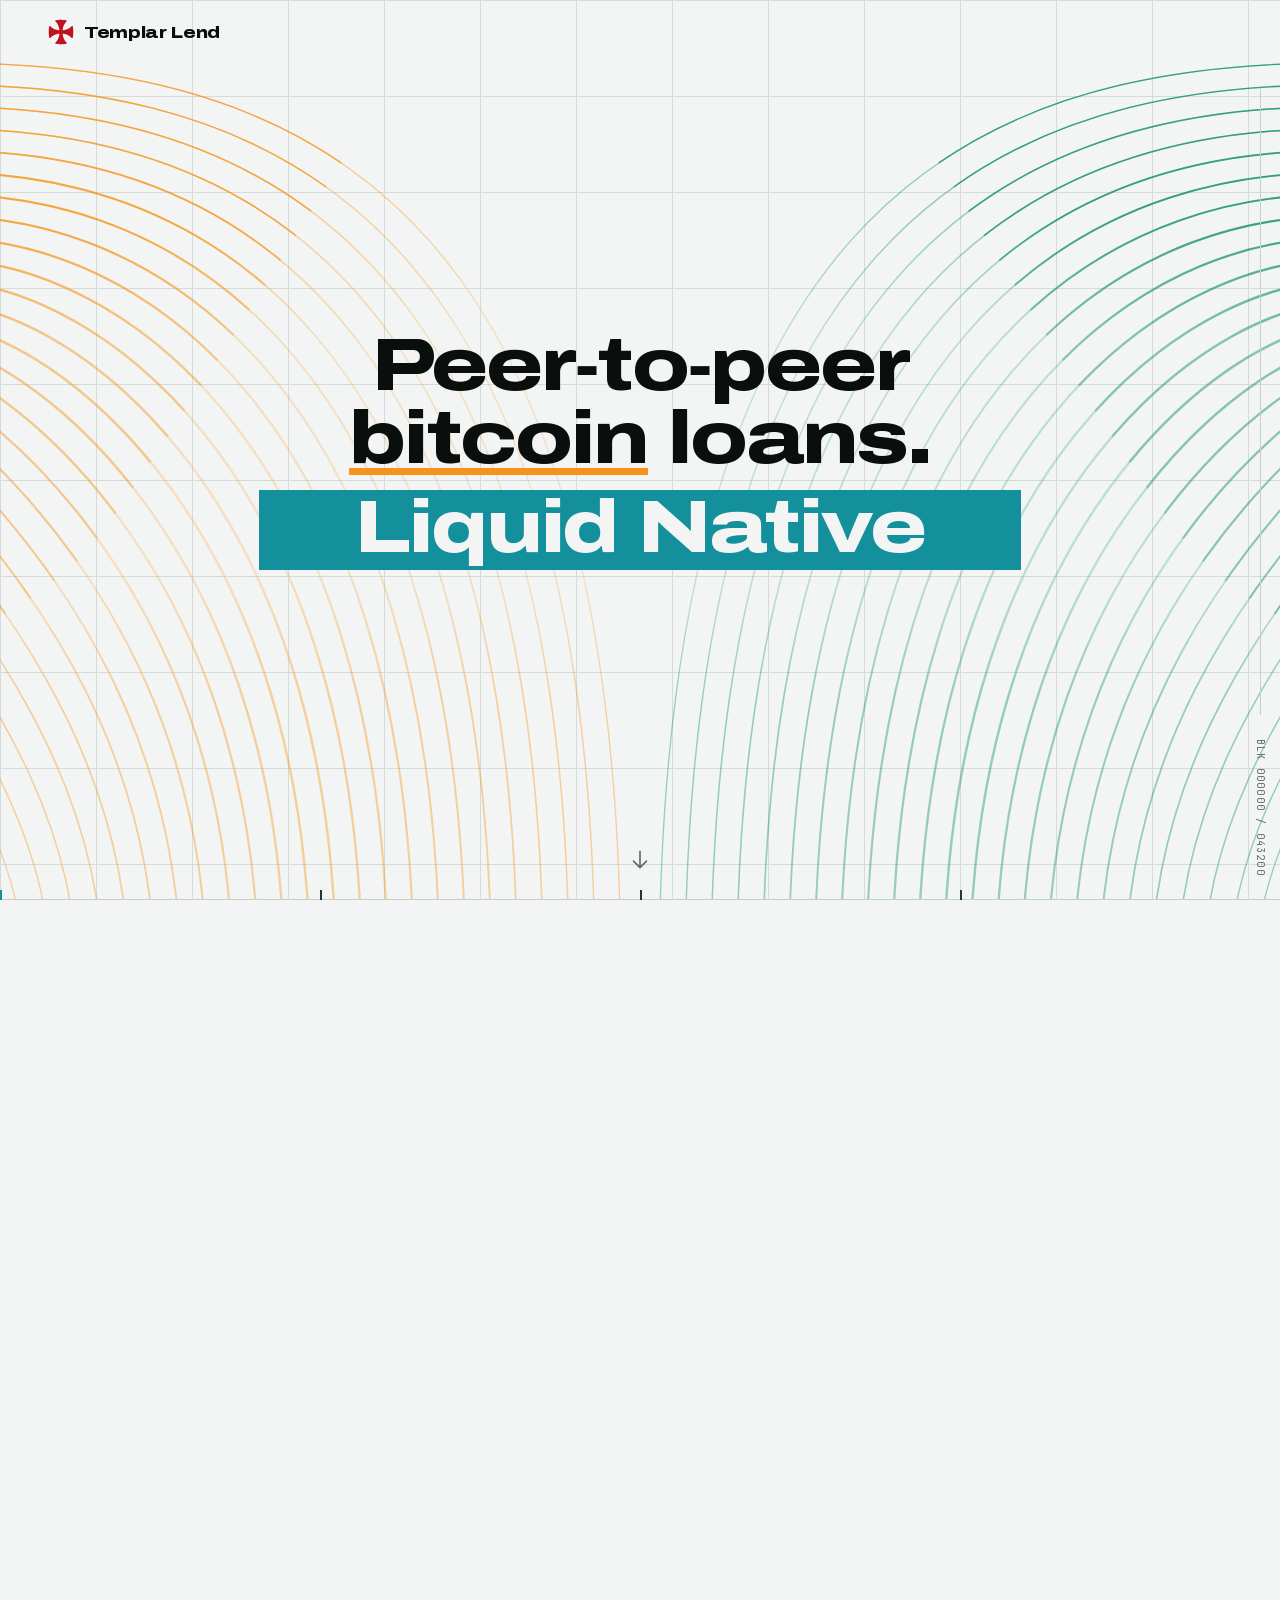
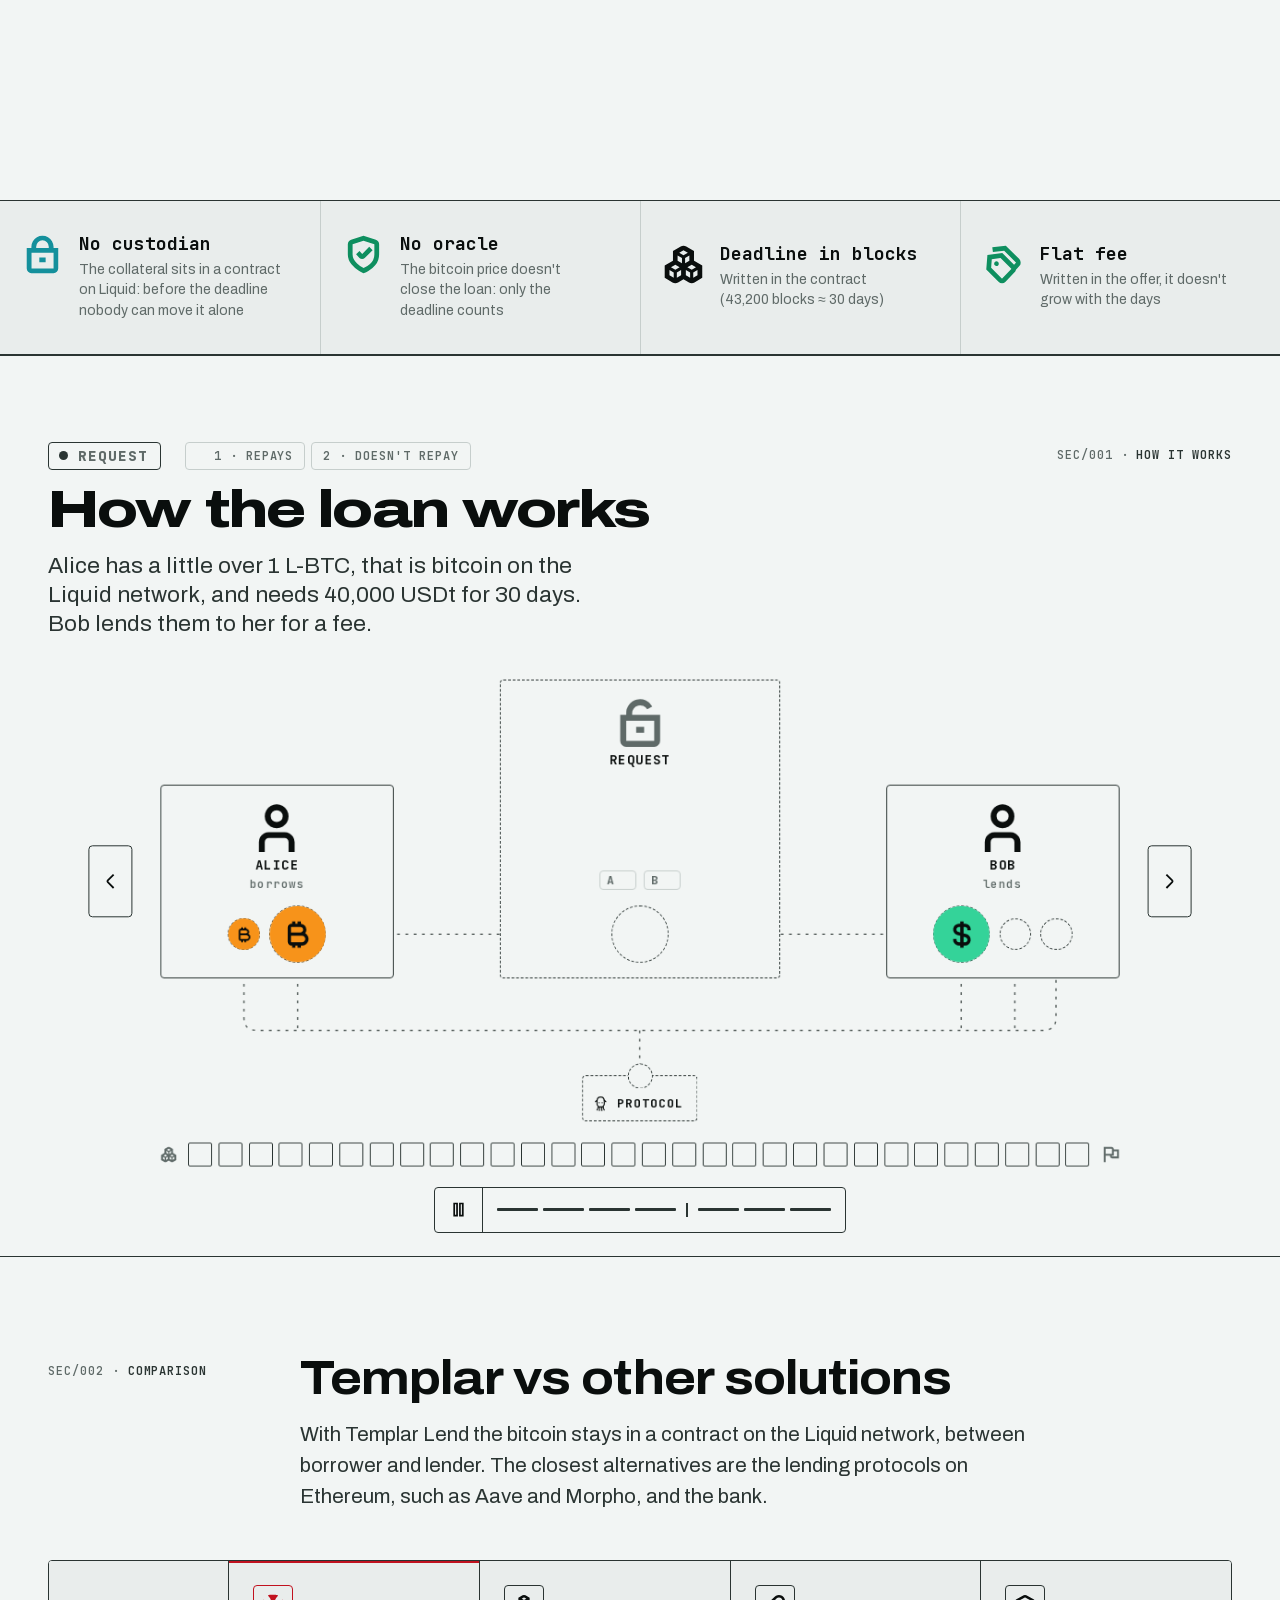
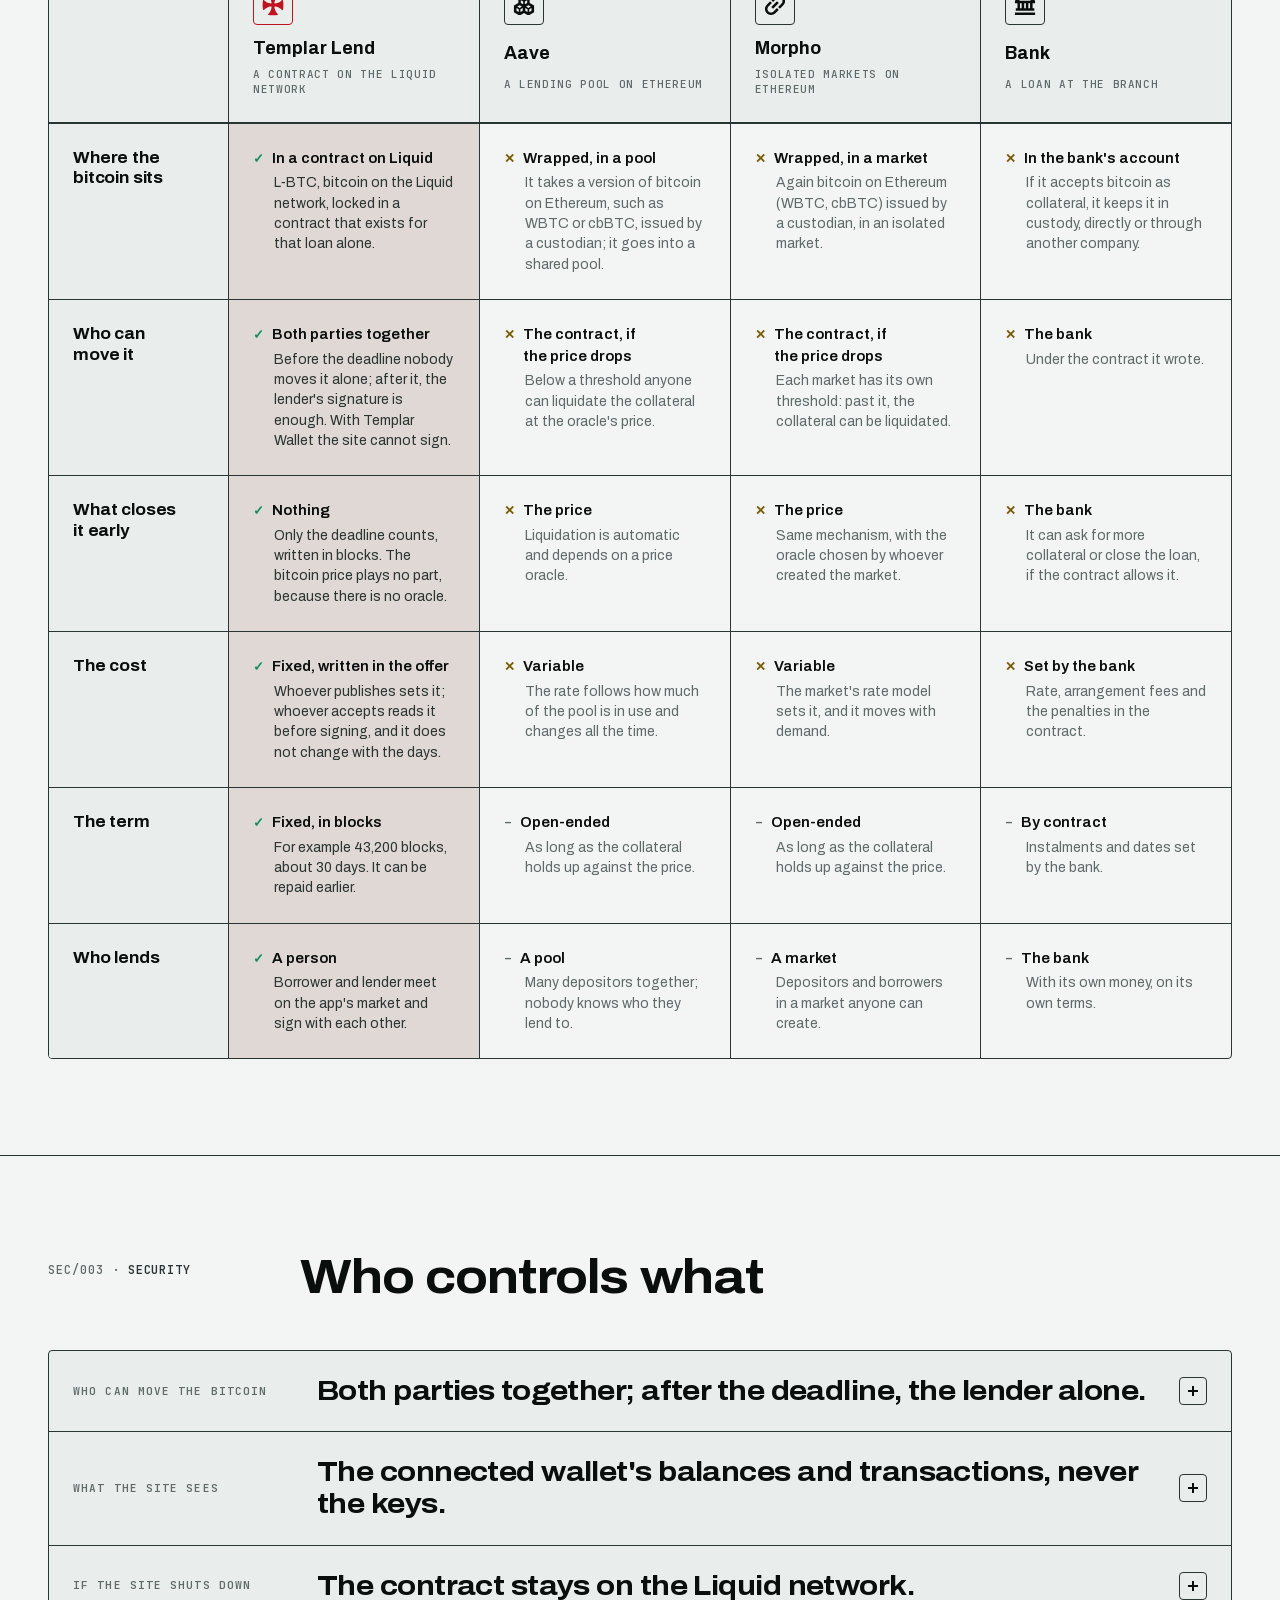
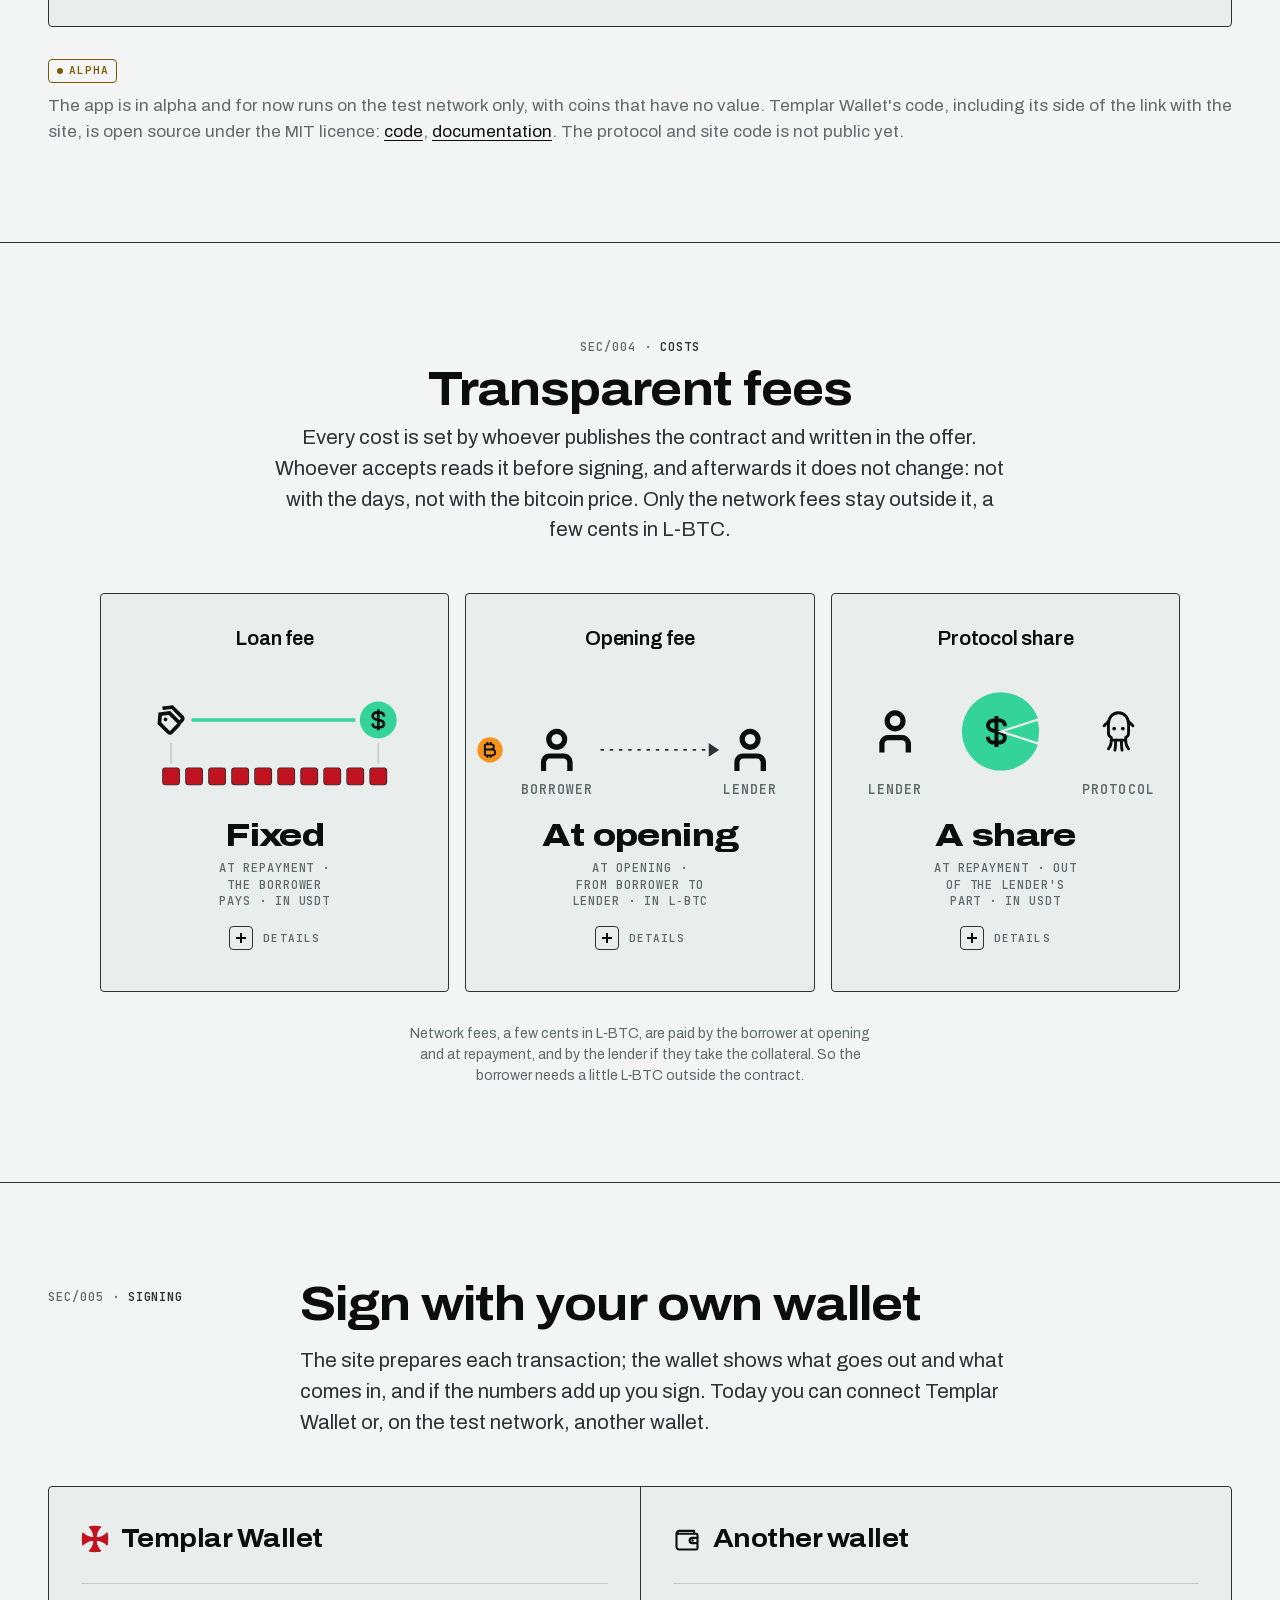
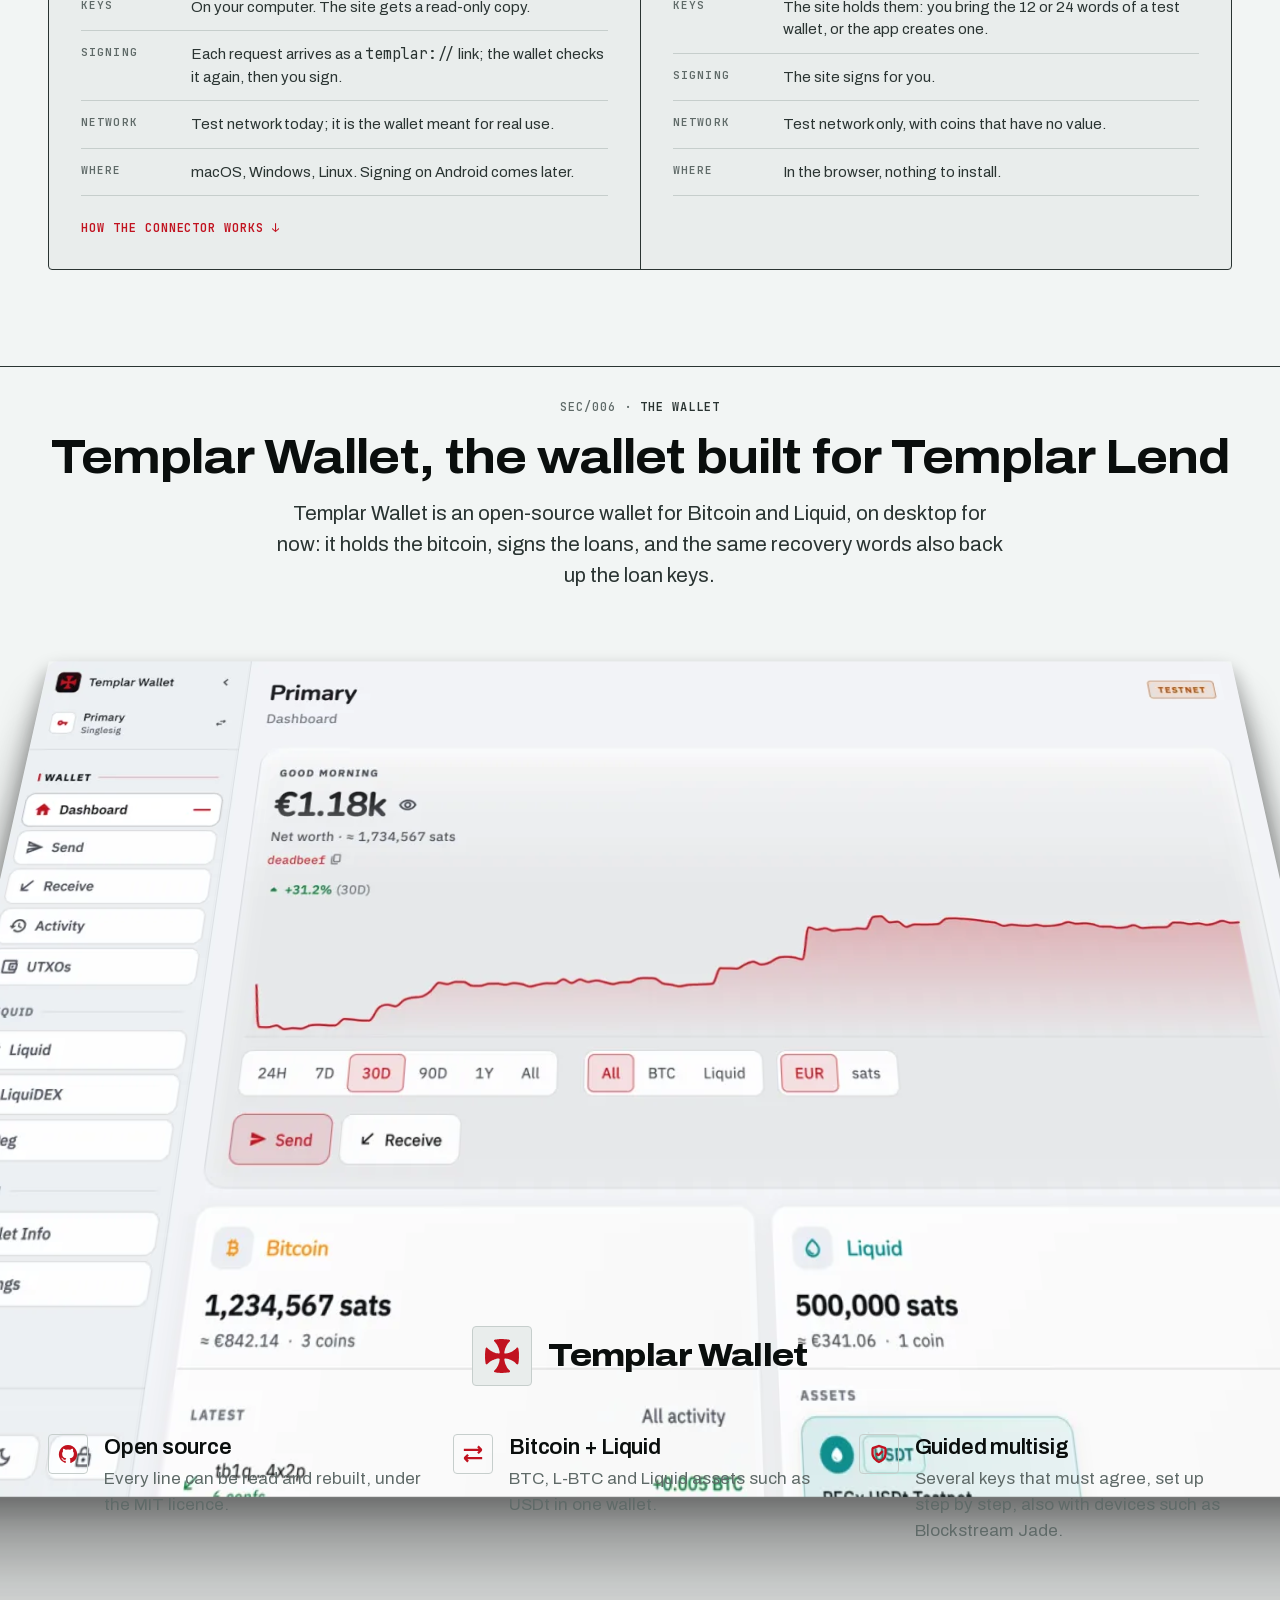
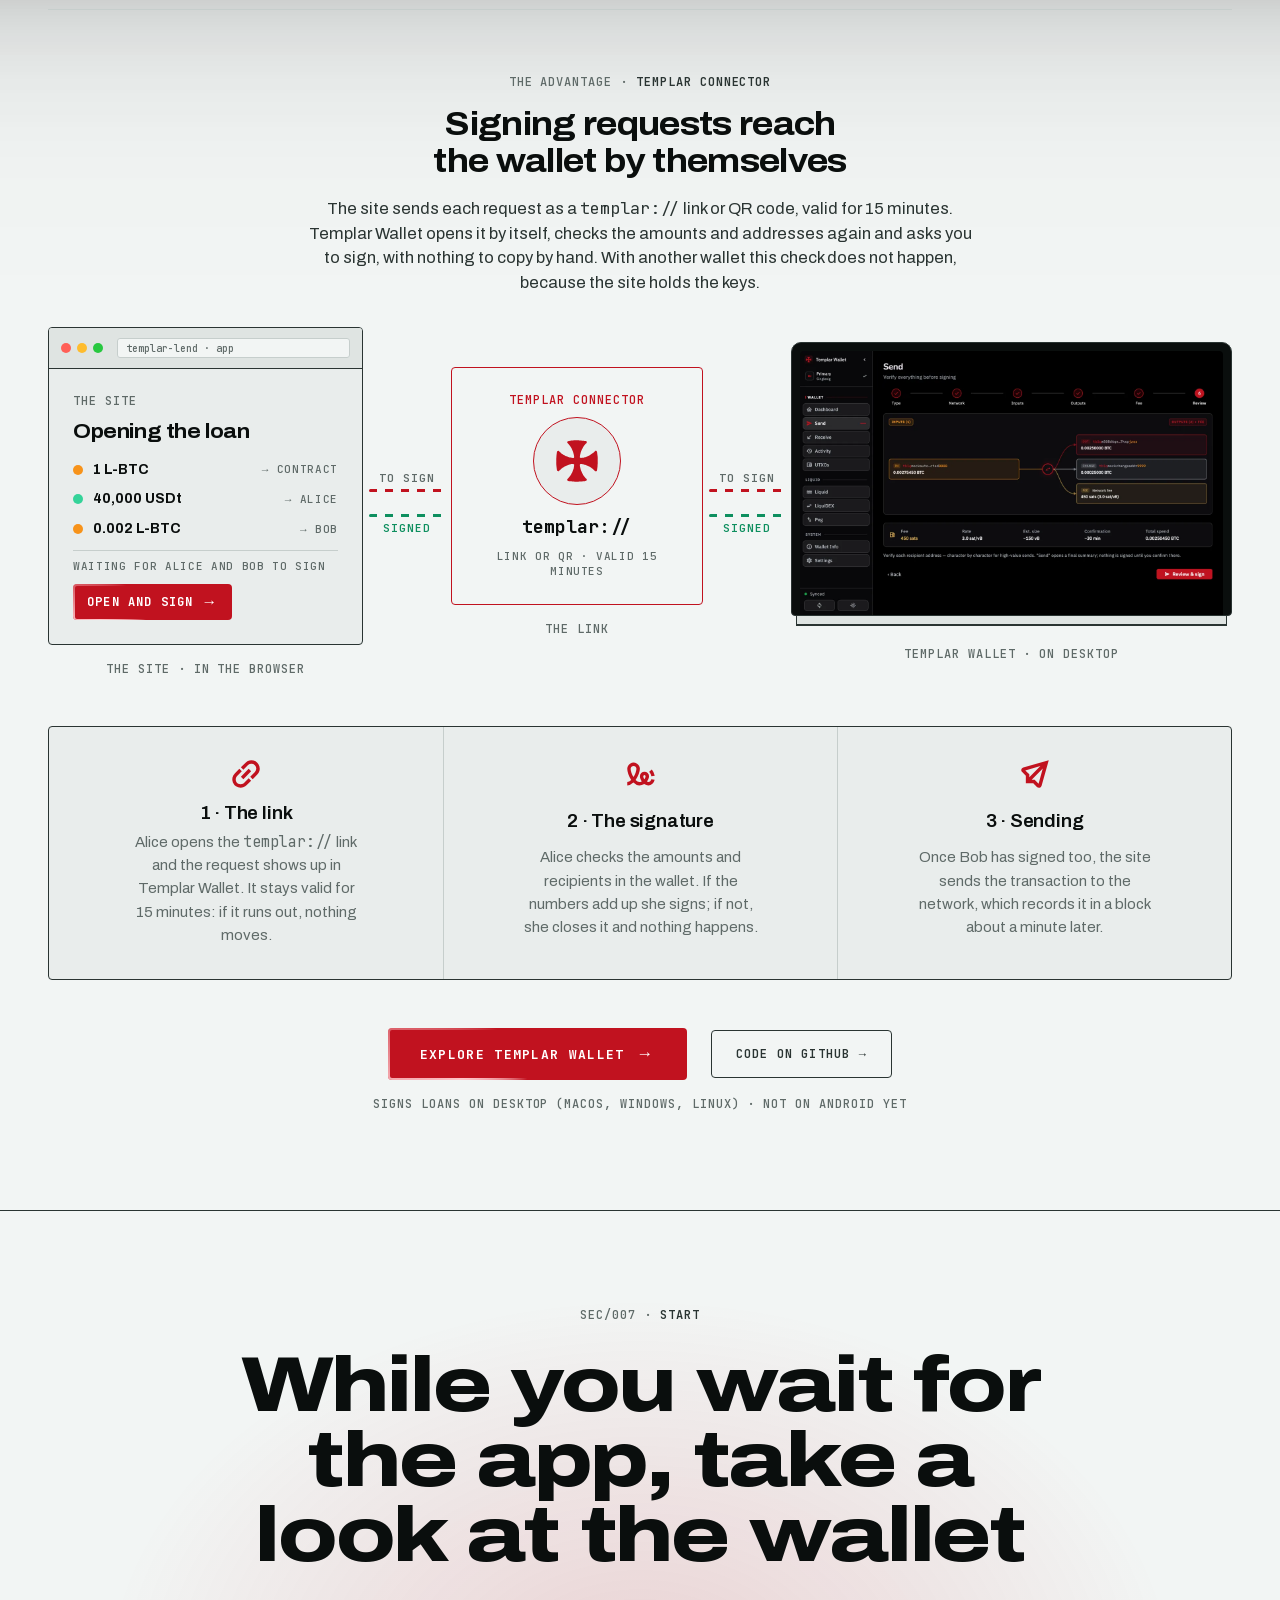
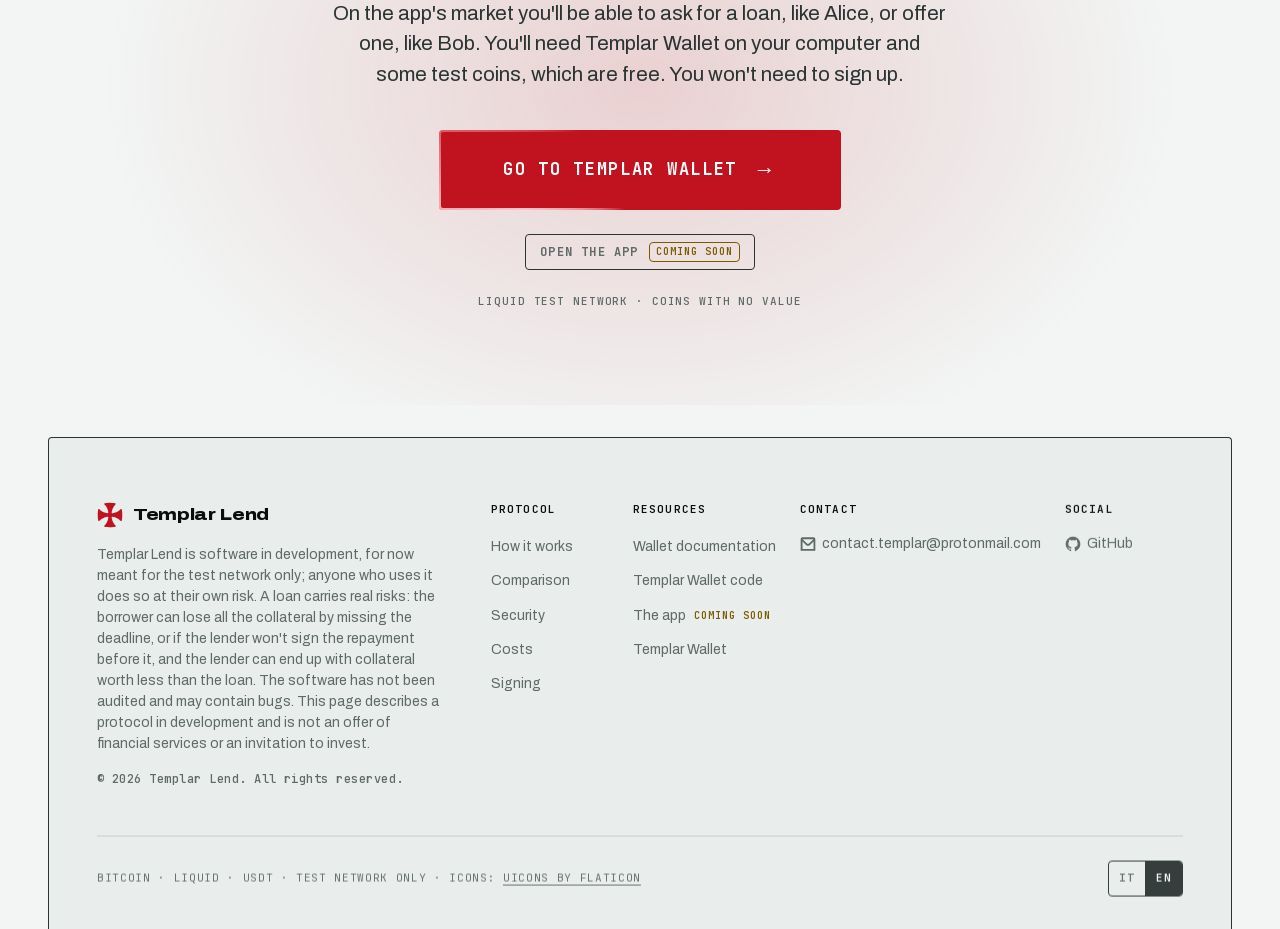
==== commit 81df6c17: "Phone version of both pages, fan intro without flicker (site stays behind the holding page) Co-Autho" ====
--- a/site/en/index.html
+++ b/site/en/index.html
@@ -25,7 +25,7 @@
 <link rel="preload" href="../assets/fonts/Archivo-var.woff2" as="font" type="font/woff2" crossorigin>
 <link rel="preload" href="../assets/fonts/JetBrainsMono-var.woff2" as="font" type="font/woff2" crossorigin>
 <link rel="stylesheet" href="../assets/css/style.css">
-<link rel="stylesheet" href="/_astro/globals.DuiqW6Bh.css"></head>
+<link rel="stylesheet" href="/_astro/globals.B-UBau6L.css"></head>
 <body>
 <a class="skip" href="#main">Skip to content</a>
 
@@ -35,11 +35,14 @@
       <img class="brand-mark" src="../assets/img/templar-cross.svg" alt="" width="26" height="26">
       <span class="word">Templar Lend</span>
     </a>
+    <span class="nav-here" aria-hidden="true"></span>
     <nav class="nav-links" id="menu" aria-label="Sections">
-      <a href="#protocollo">Example</a>
-      <a href="#sicurezza">Security</a>
-      <a href="#costi">Costs</a>
-      <a href="#wallet">Signing</a>
+      <a href="#protocollo" data-n="001">Example</a>
+      <a class="only-menu" href="#perche" data-n="002">Comparison</a>
+      <a href="#sicurezza" data-n="003">Security</a>
+      <a href="#costi" data-n="004">Costs</a>
+      <a href="#wallet" data-n="005">Signing</a>
+      <a class="only-menu" href="#templar-wallet" data-n="006">Wallet</a>
       <a class="only-menu" href="wallet/">Templar Wallet &#8594;</a>
       <div class="menu-tools only-menu">
         <div class="seg seg-nav" aria-label="Language"><a href="../" data-lang-set="it" hreflang="it" lang="it">IT</a><a href="./" aria-current="page" data-lang-set="en" hreflang="en">EN</a></div>
@@ -128,30 +131,30 @@
         <path id="l22" d="M-60 545.1C-262.1 545.1 57.9 715.1 57.9 980" pathLength="1" vector-effect="non-scaling-stroke"></path>
         <path id="l23" d="M-60 567.0C-291.2 567.0 28.8 737.0 28.8 980" pathLength="1" vector-effect="non-scaling-stroke"></path>
       </defs>
-      <use class="base" href="#l0" stroke-width="1.30" stroke-opacity="0.13" style="--i:0"></use>
-      <use class="base" href="#l1" stroke-width="1.40" stroke-opacity="0.14" style="--i:1"></use>
-      <use class="base" href="#l2" stroke-width="1.51" stroke-opacity="0.15" style="--i:2"></use>
-      <use class="base" href="#l3" stroke-width="1.61" stroke-opacity="0.16" style="--i:3"></use>
-      <use class="base" href="#l4" stroke-width="1.72" stroke-opacity="0.18" style="--i:4"></use>
-      <use class="base" href="#l5" stroke-width="1.82" stroke-opacity="0.19" style="--i:5"></use>
-      <use class="base" href="#l6" stroke-width="1.93" stroke-opacity="0.20" style="--i:6"></use>
-      <use class="base" href="#l7" stroke-width="2.03" stroke-opacity="0.21" style="--i:7"></use>
-      <use class="base" href="#l8" stroke-width="2.13" stroke-opacity="0.22" style="--i:8"></use>
-      <use class="base" href="#l9" stroke-width="2.24" stroke-opacity="0.23" style="--i:9"></use>
-      <use class="base" href="#l10" stroke-width="2.34" stroke-opacity="0.24" style="--i:10"></use>
-      <use class="base" href="#l11" stroke-width="2.45" stroke-opacity="0.25" style="--i:11"></use>
-      <use class="base" href="#l12" stroke-width="2.45" stroke-opacity="0.25" style="--i:12"></use>
-      <use class="base" href="#l13" stroke-width="2.34" stroke-opacity="0.24" style="--i:13"></use>
-      <use class="base" href="#l14" stroke-width="2.24" stroke-opacity="0.23" style="--i:14"></use>
-      <use class="base" href="#l15" stroke-width="2.13" stroke-opacity="0.22" style="--i:15"></use>
-      <use class="base" href="#l16" stroke-width="2.03" stroke-opacity="0.21" style="--i:16"></use>
-      <use class="base" href="#l17" stroke-width="1.93" stroke-opacity="0.20" style="--i:17"></use>
-      <use class="base" href="#l18" stroke-width="1.82" stroke-opacity="0.19" style="--i:18"></use>
-      <use class="base" href="#l19" stroke-width="1.72" stroke-opacity="0.18" style="--i:19"></use>
-      <use class="base" href="#l20" stroke-width="1.61" stroke-opacity="0.16" style="--i:20"></use>
-      <use class="base" href="#l21" stroke-width="1.51" stroke-opacity="0.15" style="--i:21"></use>
-      <use class="base" href="#l22" stroke-width="1.40" stroke-opacity="0.14" style="--i:22"></use>
-      <use class="base" href="#l23" stroke-width="1.30" stroke-opacity="0.13" style="--i:23"></use>
+      <use class="base" href="#l0" stroke-width="1.30" stroke-opacity="0.13"></use>
+      <use class="base" href="#l1" stroke-width="1.40" stroke-opacity="0.14"></use>
+      <use class="base" href="#l2" stroke-width="1.51" stroke-opacity="0.15"></use>
+      <use class="base" href="#l3" stroke-width="1.61" stroke-opacity="0.16"></use>
+      <use class="base" href="#l4" stroke-width="1.72" stroke-opacity="0.18"></use>
+      <use class="base" href="#l5" stroke-width="1.82" stroke-opacity="0.19"></use>
+      <use class="base" href="#l6" stroke-width="1.93" stroke-opacity="0.20"></use>
+      <use class="base" href="#l7" stroke-width="2.03" stroke-opacity="0.21"></use>
+      <use class="base" href="#l8" stroke-width="2.13" stroke-opacity="0.22"></use>
+      <use class="base" href="#l9" stroke-width="2.24" stroke-opacity="0.23"></use>
+      <use class="base" href="#l10" stroke-width="2.34" stroke-opacity="0.24"></use>
+      <use class="base" href="#l11" stroke-width="2.45" stroke-opacity="0.25"></use>
+      <use class="base" href="#l12" stroke-width="2.45" stroke-opacity="0.25"></use>
+      <use class="base" href="#l13" stroke-width="2.34" stroke-opacity="0.24"></use>
+      <use class="base" href="#l14" stroke-width="2.24" stroke-opacity="0.23"></use>
+      <use class="base" href="#l15" stroke-width="2.13" stroke-opacity="0.22"></use>
+      <use class="base" href="#l16" stroke-width="2.03" stroke-opacity="0.21"></use>
+      <use class="base" href="#l17" stroke-width="1.93" stroke-opacity="0.20"></use>
+      <use class="base" href="#l18" stroke-width="1.82" stroke-opacity="0.19"></use>
+      <use class="base" href="#l19" stroke-width="1.72" stroke-opacity="0.18"></use>
+      <use class="base" href="#l20" stroke-width="1.61" stroke-opacity="0.16"></use>
+      <use class="base" href="#l21" stroke-width="1.51" stroke-opacity="0.15"></use>
+      <use class="base" href="#l22" stroke-width="1.40" stroke-opacity="0.14"></use>
+      <use class="base" href="#l23" stroke-width="1.30" stroke-opacity="0.13"></use>
       <use class="flow" href="#l0" stroke-width="1.30" stroke-opacity="0.38" style="--o:-0.00s"></use>
       <use class="flow" href="#l1" stroke-width="1.40" stroke-opacity="0.41" style="--o:-0.46s"></use>
       <use class="flow" href="#l2" stroke-width="1.51" stroke-opacity="0.44" style="--o:-0.92s"></use>
@@ -204,30 +207,30 @@
         <path id="r22" d="M1500 545.1C1702.1 545.1 1382.1 715.1 1382.1 980" pathLength="1" vector-effect="non-scaling-stroke"></path>
         <path id="r23" d="M1500 567.0C1731.2 567.0 1411.2 737.0 1411.2 980" pathLength="1" vector-effect="non-scaling-stroke"></path>
       </defs>
-      <use class="base" href="#r0" stroke-width="1.30" stroke-opacity="0.13" style="--i:0"></use>
-      <use class="base" href="#r1" stroke-width="1.40" stroke-opacity="0.14" style="--i:1"></use>
-      <use class="base" href="#r2" stroke-width="1.51" stroke-opacity="0.15" style="--i:2"></use>
-      <use class="base" href="#r3" stroke-width="1.61" stroke-opacity="0.16" style="--i:3"></use>
-      <use class="base" href="#r4" stroke-width="1.72" stroke-opacity="0.18" style="--i:4"></use>
-      <use class="base" href="#r5" stroke-width="1.82" stroke-opacity="0.19" style="--i:5"></use>
-      <use class="base" href="#r6" stroke-width="1.93" stroke-opacity="0.20" style="--i:6"></use>
-      <use class="base" href="#r7" stroke-width="2.03" stroke-opacity="0.21" style="--i:7"></use>
-      <use class="base" href="#r8" stroke-width="2.13" stroke-opacity="0.22" style="--i:8"></use>
-      <use class="base" href="#r9" stroke-width="2.24" stroke-opacity="0.23" style="--i:9"></use>
-      <use class="base" href="#r10" stroke-width="2.34" stroke-opacity="0.24" style="--i:10"></use>
-      <use class="base" href="#r11" stroke-width="2.45" stroke-opacity="0.25" style="--i:11"></use>
-      <use class="base" href="#r12" stroke-width="2.45" stroke-opacity="0.25" style="--i:12"></use>
-      <use class="base" href="#r13" stroke-width="2.34" stroke-opacity="0.24" style="--i:13"></use>
-      <use class="base" href="#r14" stroke-width="2.24" stroke-opacity="0.23" style="--i:14"></use>
-      <use class="base" href="#r15" stroke-width="2.13" stroke-opacity="0.22" style="--i:15"></use>
-      <use class="base" href="#r16" stroke-width="2.03" stroke-opacity="0.21" style="--i:16"></use>
-      <use class="base" href="#r17" stroke-width="1.93" stroke-opacity="0.20" style="--i:17"></use>
-      <use class="base" href="#r18" stroke-width="1.82" stroke-opacity="0.19" style="--i:18"></use>
-      <use class="base" href="#r19" stroke-width="1.72" stroke-opacity="0.18" style="--i:19"></use>
-      <use class="base" href="#r20" stroke-width="1.61" stroke-opacity="0.16" style="--i:20"></use>
-      <use class="base" href="#r21" stroke-width="1.51" stroke-opacity="0.15" style="--i:21"></use>
-      <use class="base" href="#r22" stroke-width="1.40" stroke-opacity="0.14" style="--i:22"></use>
-      <use class="base" href="#r23" stroke-width="1.30" stroke-opacity="0.13" style="--i:23"></use>
+      <use class="base" href="#r0" stroke-width="1.30" stroke-opacity="0.13"></use>
+      <use class="base" href="#r1" stroke-width="1.40" stroke-opacity="0.14"></use>
+      <use class="base" href="#r2" stroke-width="1.51" stroke-opacity="0.15"></use>
+      <use class="base" href="#r3" stroke-width="1.61" stroke-opacity="0.16"></use>
+      <use class="base" href="#r4" stroke-width="1.72" stroke-opacity="0.18"></use>
+      <use class="base" href="#r5" stroke-width="1.82" stroke-opacity="0.19"></use>
+      <use class="base" href="#r6" stroke-width="1.93" stroke-opacity="0.20"></use>
+      <use class="base" href="#r7" stroke-width="2.03" stroke-opacity="0.21"></use>
+      <use class="base" href="#r8" stroke-width="2.13" stroke-opacity="0.22"></use>
+      <use class="base" href="#r9" stroke-width="2.24" stroke-opacity="0.23"></use>
+      <use class="base" href="#r10" stroke-width="2.34" stroke-opacity="0.24"></use>
+      <use class="base" href="#r11" stroke-width="2.45" stroke-opacity="0.25"></use>
+      <use class="base" href="#r12" stroke-width="2.45" stroke-opacity="0.25"></use>
+      <use class="base" href="#r13" stroke-width="2.34" stroke-opacity="0.24"></use>
+      <use class="base" href="#r14" stroke-width="2.24" stroke-opacity="0.23"></use>
+      <use class="base" href="#r15" stroke-width="2.13" stroke-opacity="0.22"></use>
+      <use class="base" href="#r16" stroke-width="2.03" stroke-opacity="0.21"></use>
+      <use class="base" href="#r17" stroke-width="1.93" stroke-opacity="0.20"></use>
+      <use class="base" href="#r18" stroke-width="1.82" stroke-opacity="0.19"></use>
+      <use class="base" href="#r19" stroke-width="1.72" stroke-opacity="0.18"></use>
+      <use class="base" href="#r20" stroke-width="1.61" stroke-opacity="0.16"></use>
+      <use class="base" href="#r21" stroke-width="1.51" stroke-opacity="0.15"></use>
+      <use class="base" href="#r22" stroke-width="1.40" stroke-opacity="0.14"></use>
+      <use class="base" href="#r23" stroke-width="1.30" stroke-opacity="0.13"></use>
       <use class="flow" href="#r0" stroke-width="1.30" stroke-opacity="0.38" style="--o:-0.00s"></use>
       <use class="flow" href="#r1" stroke-width="1.40" stroke-opacity="0.41" style="--o:-0.46s"></use>
       <use class="flow" href="#r2" stroke-width="1.51" stroke-opacity="0.44" style="--o:-0.92s"></use>
@@ -278,12 +281,12 @@
 <!-- 001 · COME FUNZIONA — one screen, plays on a clock. A big title and one sentence tell the step;
      underneath, Alice, the contract and Bob, with coins that really move, a previous/next button on
      either side (inside the player bar on narrow screens); below, play/pause and a dot per step. -->
-<section class="sec-moves" id="protocollo" aria-labelledby="h-moves">
+<section class="sec-moves" id="protocollo" data-nav="Example" aria-labelledby="h-moves">
   <div class="moves-pin">
     <div class="wrap moves-top">
       <div class="dg-head">
         <p class="dg-state" id="dg-tone" data-tone="idle"><i class="dg-dot"></i><b id="dg-state">Request</b></p>
-        <p class="forks" id="forks">
+        <p class="forks only-desktop" id="forks">
           <button type="button" class="fk fk-a" data-go="repay"><svg class="ic" aria-hidden="true"><use href="#i-check"></use></svg>1 &middot; repays</button>
           <button type="button" class="fk fk-b" data-go="cut">2 &middot; doesn't repay</button>
         </p>
@@ -303,7 +306,7 @@
     </div>
 
     <div class="wrap moves-body">
-      <button type="button" class="pl-btn pl-side is-prev" data-by="-1" aria-label="Previous step"><svg aria-hidden="true"><use href="#i-prev"></use></svg></button>
+      <button type="button" class="pl-btn pl-side is-prev only-desktop" data-by="-1" aria-label="Previous step"><svg aria-hidden="true"><use href="#i-prev"></use></svg></button>
       <div class="diagram" id="diagram" data-scene="intro" data-tone="idle" data-branch="" aria-hidden="true">
         <div class="dg-stage" id="dg-stage">
           <svg class="rails" id="rails" focusable="false"></svg>
@@ -353,22 +356,32 @@
         </div>
         <svg class="cut-ic" id="cut-ic"><use href="#i-swap"></use></svg>
       </div>
-      <button type="button" class="pl-btn pl-side is-next" data-by="1" aria-label="Next step"><svg aria-hidden="true"><use href="#i-next"></use></svg></button>
+      <button type="button" class="pl-btn pl-side is-next only-desktop" data-by="1" aria-label="Next step"><svg aria-hidden="true"><use href="#i-next"></use></svg></button>
     </div>
 
     <div class="wrap player" id="player" role="group" aria-label="Animation controls">
-      <div class="pl-bar">
+      <div class="pl-bar only-desktop">
         <button type="button" class="pl-btn pl-in" data-by="-1" aria-label="Previous step"><svg aria-hidden="true"><use href="#i-prev"></use></svg></button>
         <button type="button" class="pl-btn" id="pl-play" aria-label="Pause"><svg aria-hidden="true"><use href="#i-pause"></use></svg></button>
         <div class="pl-dots" id="pl-dots"></div>
         <button type="button" class="pl-btn pl-in" data-by="1" aria-label="Next step"><svg aria-hidden="true"><use href="#i-next"></use></svg></button>
       </div>
+      <!-- phones: four stops, by tap (main.js initMobDiagram drives the engine's own dots) -->
+      <div class="mob-step only-phone">
+        <div class="mob-row">
+          <button type="button" class="mob-btn" data-mob="-1" aria-label="Previous step"><svg aria-hidden="true"><use href="#i-prev"></use></svg></button>
+          <span class="mob-lbl mono" aria-live="polite">Step 1 of 4</span>
+          <button type="button" class="mob-btn" data-mob="1" aria-label="Next step"><svg aria-hidden="true"><use href="#i-next"></use></svg></button>
+        </div>
+        <button type="button" class="mob-next"><span>Next</span><span class="cta-arrow" aria-hidden="true">&#8594;</span></button>
+      </div>
+      <p class="mob-note only-phone">The desktop version plays the whole animation, step by step.</p>
     </div>
   </div>
 </section>
 
 <!-- 002 · CONFRONTO — Templar Lend beside Aave, Morpho and a bank, in general terms; generic icons, no third-party marks -->
-<section class="sec" id="perche" aria-labelledby="h-why">
+<section class="sec" id="perche" data-nav="Comparison" aria-labelledby="h-why">
   <span class="sec-num" aria-hidden="true">002</span>
   <div class="wrap">
     <div class="sec-head reveal">
@@ -433,7 +446,7 @@
 </section>
 
 <!-- 003 · SICUREZZA — three things to know, in general terms, the small print behind a + -->
-<section class="sec" id="sicurezza" aria-labelledby="h-sec">
+<section class="sec" id="sicurezza" data-nav="Security" aria-labelledby="h-sec">
   <span class="sec-num" aria-hidden="true">003</span>
   <div class="wrap">
     <div class="sec-head reveal">
@@ -469,7 +482,7 @@
 </section>
 
 <!-- 004 · COSTI -->
-<section class="sec sec-fees" id="costi" aria-labelledby="h-fees">
+<section class="sec sec-fees" id="costi" data-nav="Fees" aria-labelledby="h-fees">
   <span class="sec-num" aria-hidden="true">004</span>
   <div class="wrap">
     <div class="sec-head-c reveal">
@@ -477,7 +490,7 @@
       <h2 class="h2" id="h-fees">Transparent fees</h2>
       <p class="lede">Every cost is set by whoever publishes the contract and written in the offer. Whoever accepts reads it before signing, and afterwards it does not change: not with the days, not with the bitcoin price. Only the network fees stay outside it, a few cents in L&#8209;BTC.</p>
     </div>
-    <div class="fees reveal">
+    <div class="fees reveal snap" data-snap-label="Fee">
       <!-- loan fee: written at the start, flat while the blocks pass, paid at the end -->
       <div class="fee">
         <h3 class="h3">Loan fee</h3>
@@ -529,7 +542,7 @@
 
 <!-- 005 · LA FIRMA — the two ways to sign, side by side in one sheet: Templar Wallet and, on the test
      network, another wallet. The connector diagram lives in 006, as the wallet's advantage -->
-<section class="sec" id="wallet" aria-labelledby="h-wallet">
+<section class="sec" id="wallet" data-nav="Signing" aria-labelledby="h-wallet">
   <span class="sec-num" aria-hidden="true">005</span>
   <div class="wrap">
     <div class="sec-head reveal">
@@ -540,7 +553,7 @@
       </div>
     </div>
 
-    <div class="sgn reveal" aria-label="The two ways to sign">
+    <div class="sgn reveal snap" data-snap-label="Wallet" aria-label="The two ways to sign">
       <article class="sgn-col" aria-labelledby="h-sgn-1">
         <h3 class="sgn-t" id="h-sgn-1"><img src="../assets/img/templar-cross.svg" alt="" width="28" height="28">Templar Wallet</h3>
         <dl class="sgn-kv">
@@ -566,10 +579,10 @@
 
 <!-- 006 · TEMPLAR WALLET — the wallet straightens as you scroll (ContainerScroll, React island), then what it
      does for Alice, the connector as its advantage (moved here from 005) and the way to its own page -->
-<section class="sec sec-tw" id="templar-wallet" aria-labelledby="h-tw">
+<section class="sec sec-tw" id="templar-wallet" data-nav="Wallet" aria-labelledby="h-tw">
   <span class="sec-num" aria-hidden="true">006</span>
   <div class="tw-show">
-    <style>astro-island,astro-slot,astro-static-slot{display:contents}</style><script>(()=>{var e=async t=>{await(await t())()};(self.Astro||(self.Astro={})).load=e;window.dispatchEvent(new Event("astro:load"));})();</script><script>(()=>{var g=Object.defineProperty;var w=(a,s,c)=>s in a?g(a,s,{enumerable:!0,configurable:!0,writable:!0,value:c}):a[s]=c;var l=(a,s,c)=>w(a,typeof s!="symbol"?s+"":s,c);var E=new Set(["__proto__","constructor","prototype"]);{let a={0:t=>y(t),1:t=>c(t),2:t=>new RegExp(t),3:t=>new Date(t),4:t=>new Map(c(t)),5:t=>new Set(c(t)),6:t=>BigInt(t),7:t=>new URL(t),8:t=>new Uint8Array(t),9:t=>new Uint16Array(t),10:t=>new Uint32Array(t),11:t=>Number.POSITIVE_INFINITY*t},s=t=>{let[p,e]=t;return p in a?a[p](e):void 0},c=t=>t.map(s),y=t=>typeof t!="object"||t===null?t:Object.fromEntries(Object.entries(t).map(([p,e])=>[p,s(e)]));class f extends HTMLElement{constructor(){super(...arguments);l(this,"Component");l(this,"hydrator");l(this,"hydrate",async()=>{var b;if(!this.hydrator||!this.isConnected)return;let e=(b=this.parentElement)==null?void 0:b.closest("astro-island[ssr]");if(e){e.addEventListener("astro:hydrate",this.hydrate,{once:!0});return}let r=this.querySelectorAll("astro-slot"),n={},d=this.querySelectorAll("template[data-astro-template]");for(let o of d){let i=o.closest(this.tagName);i!=null&&i.isSameNode(this)&&(n[o.getAttribute("data-astro-template")||"default"]=o.innerHTML,o.remove())}for(let o of r){let i=o.closest(this.tagName);i!=null&&i.isSameNode(this)&&(n[o.getAttribute("name")||"default"]=o.innerHTML)}let u;try{u=this.hasAttribute("props")?y(JSON.parse(this.getAttribute("props"))):{}}catch(o){let i=this.getAttribute("component-url")||"<unknown>",v=this.getAttribute("component-export");throw v&&(i+=` (export ${v})`),console.error(`[hydrate] Error parsing props for component ${i}`,this.getAttribute("props"),o),o}let h;await this.hydrator(this)(this.Component,u,n,{client:this.getAttribute("client")}),this.removeAttribute("ssr"),this.dispatchEvent(new CustomEvent("astro:hydrate"))});l(this,"unmount",()=>{this.isConnected||this.dispatchEvent(new CustomEvent("astro:unmount"))})}disconnectedCallback(){document.removeEventListener("astro:after-swap",this.unmount),document.addEventListener("astro:after-swap",this.unmount,{once:!0})}connectedCallback(){if(!this.hasAttribute("await-children")||document.readyState==="interactive"||document.readyState==="complete")this.childrenConnectedCallback();else{let e=()=>{document.removeEventListener("DOMContentLoaded",e),r.disconnect(),this.childrenConnectedCallback()},r=new MutationObserver(()=>{var n;((n=this.lastChild)==null?void 0:n.nodeType)===Node.COMMENT_NODE&&this.lastChild.nodeValue==="astro:end"&&(this.lastChild.remove(),e())});r.observe(this,{childList:!0}),document.addEventListener("DOMContentLoaded",e)}}async childrenConnectedCallback(){let e=this.getAttribute("before-hydration-url");e&&await import(e),this.start()}getRetryImportUrl(e){let r=new URL(e,document.baseURI);return r.searchParams.set("astro-retry",Date.now().toString()),r.toString()}async importWithRetry(e){try{return await import(e)}catch(r){return await new Promise(n=>setTimeout(n,1e3)),import(this.getRetryImportUrl(e))}}handleHydrationError(e){let r=this.getAttribute("component-url"),n=new CustomEvent("astro:hydration-error",{cancelable:!0,bubbles:!0,composed:!0,detail:{error:e,componentUrl:r}});this.dispatchEvent(n)&&console.error(`[astro-island] Error hydrating ${r}`,e)}async start(){let e=JSON.parse(this.getAttribute("opts")),r=this.getAttribute("client");if(Astro[r]===void 0){window.addEventListener(`astro:${r}`,()=>this.start(),{once:!0});return}try{await Astro[r](async()=>{let n=this.getAttribute("renderer-url");try{let[d,{default:u}]=await Promise.all([this.importWithRetry(this.getAttribute("component-url")),n?this.importWithRetry(n):Promise.resolve({default:()=>()=>{}})]),h=this.getAttribute("component-export")||"default";if(h.includes(".")){this.Component=d;for(let m of h.split(".")){if(E.has(m)||!this.Component||typeof this.Component!="object"&&typeof this.Component!="function"||!Object.hasOwn(this.Component,m))throw new Error(`Invalid component export path: ${h}`);this.Component=this.Component[m]}}else{if(E.has(h))throw new Error(`Invalid component export path: ${h}`);this.Component=d[h]}return this.hydrator=u,this.hydrate}catch(d){return this.handleHydrationError(d),()=>{}}},e,this)}catch(n){this.handleHydrationError(n)}}attributeChangedCallback(){this.hydrate()}}l(f,"observedAttributes",["props"]),customElements.get("astro-island")||customElements.define("astro-island",f)}})();</script><astro-island uid="as5HE" prefix="r1" component-url="/_astro/container-scroll-animation.D5f86l97.js" component-export="ContainerScroll" renderer-url="/_astro/client.RMePetAg.js" props="{}" ssr client="load" opts="{&quot;name&quot;:&quot;ContainerScroll&quot;,&quot;value&quot;:true}" await-children><div class="h-[48rem] md:h-[80rem] flex items-center justify-center relative p-2 md:p-20"><div class="py-10 md:py-40 w-full relative" style="perspective:1000px"><div class="div max-w-5xl mx-auto text-center" style="transform:none"><astro-slot name="titleComponent"><div class="tw-show-head">
+    <style>astro-island,astro-slot,astro-static-slot{display:contents}</style><script>(()=>{var e=async t=>{await(await t())()};(self.Astro||(self.Astro={})).load=e;window.dispatchEvent(new Event("astro:load"));})();</script><script>(()=>{var g=Object.defineProperty;var w=(a,s,c)=>s in a?g(a,s,{enumerable:!0,configurable:!0,writable:!0,value:c}):a[s]=c;var l=(a,s,c)=>w(a,typeof s!="symbol"?s+"":s,c);var E=new Set(["__proto__","constructor","prototype"]);{let a={0:t=>y(t),1:t=>c(t),2:t=>new RegExp(t),3:t=>new Date(t),4:t=>new Map(c(t)),5:t=>new Set(c(t)),6:t=>BigInt(t),7:t=>new URL(t),8:t=>new Uint8Array(t),9:t=>new Uint16Array(t),10:t=>new Uint32Array(t),11:t=>Number.POSITIVE_INFINITY*t},s=t=>{let[p,e]=t;return p in a?a[p](e):void 0},c=t=>t.map(s),y=t=>typeof t!="object"||t===null?t:Object.fromEntries(Object.entries(t).map(([p,e])=>[p,s(e)]));class f extends HTMLElement{constructor(){super(...arguments);l(this,"Component");l(this,"hydrator");l(this,"hydrate",async()=>{var b;if(!this.hydrator||!this.isConnected)return;let e=(b=this.parentElement)==null?void 0:b.closest("astro-island[ssr]");if(e){e.addEventListener("astro:hydrate",this.hydrate,{once:!0});return}let r=this.querySelectorAll("astro-slot"),n={},d=this.querySelectorAll("template[data-astro-template]");for(let o of d){let i=o.closest(this.tagName);i!=null&&i.isSameNode(this)&&(n[o.getAttribute("data-astro-template")||"default"]=o.innerHTML,o.remove())}for(let o of r){let i=o.closest(this.tagName);i!=null&&i.isSameNode(this)&&(n[o.getAttribute("name")||"default"]=o.innerHTML)}let u;try{u=this.hasAttribute("props")?y(JSON.parse(this.getAttribute("props"))):{}}catch(o){let i=this.getAttribute("component-url")||"<unknown>",v=this.getAttribute("component-export");throw v&&(i+=` (export ${v})`),console.error(`[hydrate] Error parsing props for component ${i}`,this.getAttribute("props"),o),o}let h;await this.hydrator(this)(this.Component,u,n,{client:this.getAttribute("client")}),this.removeAttribute("ssr"),this.dispatchEvent(new CustomEvent("astro:hydrate"))});l(this,"unmount",()=>{this.isConnected||this.dispatchEvent(new CustomEvent("astro:unmount"))})}disconnectedCallback(){document.removeEventListener("astro:after-swap",this.unmount),document.addEventListener("astro:after-swap",this.unmount,{once:!0})}connectedCallback(){if(!this.hasAttribute("await-children")||document.readyState==="interactive"||document.readyState==="complete")this.childrenConnectedCallback();else{let e=()=>{document.removeEventListener("DOMContentLoaded",e),r.disconnect(),this.childrenConnectedCallback()},r=new MutationObserver(()=>{var n;((n=this.lastChild)==null?void 0:n.nodeType)===Node.COMMENT_NODE&&this.lastChild.nodeValue==="astro:end"&&(this.lastChild.remove(),e())});r.observe(this,{childList:!0}),document.addEventListener("DOMContentLoaded",e)}}async childrenConnectedCallback(){let e=this.getAttribute("before-hydration-url");e&&await import(e),this.start()}getRetryImportUrl(e){let r=new URL(e,document.baseURI);return r.searchParams.set("astro-retry",Date.now().toString()),r.toString()}async importWithRetry(e){try{return await import(e)}catch(r){return await new Promise(n=>setTimeout(n,1e3)),import(this.getRetryImportUrl(e))}}handleHydrationError(e){let r=this.getAttribute("component-url"),n=new CustomEvent("astro:hydration-error",{cancelable:!0,bubbles:!0,composed:!0,detail:{error:e,componentUrl:r}});this.dispatchEvent(n)&&console.error(`[astro-island] Error hydrating ${r}`,e)}async start(){let e=JSON.parse(this.getAttribute("opts")),r=this.getAttribute("client");if(Astro[r]===void 0){window.addEventListener(`astro:${r}`,()=>this.start(),{once:!0});return}try{await Astro[r](async()=>{let n=this.getAttribute("renderer-url");try{let[d,{default:u}]=await Promise.all([this.importWithRetry(this.getAttribute("component-url")),n?this.importWithRetry(n):Promise.resolve({default:()=>()=>{}})]),h=this.getAttribute("component-export")||"default";if(h.includes(".")){this.Component=d;for(let m of h.split(".")){if(E.has(m)||!this.Component||typeof this.Component!="object"&&typeof this.Component!="function"||!Object.hasOwn(this.Component,m))throw new Error(`Invalid component export path: ${h}`);this.Component=this.Component[m]}}else{if(E.has(h))throw new Error(`Invalid component export path: ${h}`);this.Component=d[h]}return this.hydrator=u,this.hydrate}catch(d){return this.handleHydrationError(d),()=>{}}},e,this)}catch(n){this.handleHydrationError(n)}}attributeChangedCallback(){this.hydrate()}}l(f,"observedAttributes",["props"]),customElements.get("astro-island")||customElements.define("astro-island",f)}})();</script><astro-island uid="as5HE" prefix="r1" component-url="/_astro/container-scroll-animation.-4gEn1G3.js" component-export="ContainerScroll" renderer-url="/_astro/client.RMePetAg.js" props="{}" ssr client="load" opts="{&quot;name&quot;:&quot;ContainerScroll&quot;,&quot;value&quot;:true}" await-children><div class="h-[48rem] md:h-[80rem] flex items-center justify-center relative p-2 md:p-20"><div class="py-10 md:py-40 w-full relative" style="perspective:1000px"><div class="div max-w-5xl mx-auto text-center" style="transform:none"><astro-slot name="titleComponent"><div class="tw-show-head">
         <p class="label">SEC/006 &middot; <strong>The wallet</strong></p>
         <h2 class="h2" id="h-tw">Templar Wallet, the wallet built for Templar Lend</h2>
         <p class="lede">Templar Wallet is an open-source wallet for Bitcoin and Liquid, on desktop for now: it holds the bitcoin, signs the loans, and the same recovery words also back up the loan keys.</p>
@@ -586,7 +599,7 @@
   <div class="wrap">
     <div class="tw-info reveal">
       <p class="tw-brand"><img src="../assets/img/templar-cross.svg" alt="" width="60" height="60"><span>Templar Wallet</span></p>
-      <ul class="tw-points tw-points-row">
+      <ul class="tw-points tw-points-row snap" data-snap-label="Point">
         <li><svg class="way-ic" aria-hidden="true"><use href="#i-github"></use></svg><div><h3 class="h3">Open source</h3><p>Every line can be read and rebuilt, under the MIT licence.</p></div></li>
         <li><svg class="way-ic" aria-hidden="true"><use href="#i-swap"></use></svg><div><h3 class="h3">Bitcoin + Liquid</h3><p>BTC, L&#8209;BTC and Liquid assets such as USDt in one wallet.</p></div></li>
         <li><svg class="way-ic" aria-hidden="true"><use href="#i-shield"></use></svg><div><h3 class="h3">Guided multisig</h3><p>Several keys that must agree, set up step by step, also with devices such as Blockstream Jade.</p></div></li>
@@ -597,7 +610,7 @@
           <h3 class="tw-conn-h">Signing requests reach the wallet by themselves</h3>
           <p class="lede">The site sends each request as a <span class="mono">templar://</span> link or QR code, valid for 15 minutes. Templar Wallet opens it by itself, checks the amounts and addresses again and asks you to sign, with nothing to copy by hand. With another wallet this check does not happen, because the site holds the keys.</p>
         </div>
-        <div class="conn reveal" aria-label="From the site to the wallet">
+        <div class="conn reveal only-desktop" aria-label="From the site to the wallet">
           <figure class="cn-site">
             <div class="win">
               <div class="win-bar"><i class="d d1"></i><i class="d d2"></i><i class="d d3"></i><span class="win-url">templar-lend &middot; app</span></div>
@@ -637,6 +650,7 @@
           <li><svg class="way-ic" aria-hidden="true"><use href="#i-pen"></use></svg><h3 class="h3">2 &middot; The signature</h3><p>Alice checks the amounts and recipients in the wallet. If the numbers add up she signs; if not, she closes it and nothing happens.</p></li>
           <li><svg class="way-ic" aria-hidden="true"><use href="#i-send"></use></svg><h3 class="h3">3 &middot; Sending</h3><p>Once Bob has signed too, the site sends the transaction to the network, which records it in a block about a minute later.</p></li>
         </ol>
+        <p class="mob-note only-phone">The site &#8594; wallet diagram is in the desktop version.</p>
       </div>
       <div class="tw-ctas">
         <a class="cta" href="wallet/"><span>Explore Templar Wallet</span><span class="cta-arrow" aria-hidden="true">&#8594;</span></a>
@@ -648,7 +662,7 @@
 </section>
 
 <!-- CHIUSURA — the one thing to do next -->
-<section class="sec sec-cta" id="inizia" aria-labelledby="h-cta">
+<section class="sec sec-cta" id="inizia" data-nav="Start" aria-labelledby="h-cta">
   <span class="sec-num" aria-hidden="true">007</span>
   <div class="wrap cta-final reveal">
     <p class="label">SEC/007 &middot; <strong>Start</strong></p>
@@ -663,7 +677,7 @@
 </main>
 
 
-<footer class="foot">
+<footer class="foot foot-land">
   <div class="foot-grid">
     <div class="foot-brand foot-anim">
       <a class="brand" href="#top">
--- a/site/assets/css/style.css
+++ b/site/assets/css/style.css
@@ -315,19 +315,16 @@
 .paths-layer .base { stroke-linecap: round; }
 .paths-layer .flow { stroke-linecap: round; stroke-dasharray: .3 .7; stroke-dashoffset: 1; animation: pflow var(--period, 11s) linear var(--o, 0s) infinite; }
 @keyframes pflow { from { stroke-dashoffset: 1; } to { stroke-dashoffset: 0; } }
-/* the arrival is CSS alone, so nothing can leave a line half drawn: each base line draws itself in (the
-   inner sweep first, --i from the markup), the travelling dashes fade in once the lines are there, and the
-   camera settles from slightly too close (the `scale` property, apart from the scroll transform below) */
-.js .paths-layer .base { stroke-dasharray: 1 1; stroke-dashoffset: 1; animation: fans-draw 1.1s ease-in-out both; animation-delay: calc(var(--i, 0) * 20ms); }
-.js .paths-layer .flow { animation: pflow var(--period, 11s) linear var(--o, 0s) infinite, fans-in 1s ease-out .6s both; }
-.js .paths { animation: fans-settle 1.8s cubic-bezier(.2, .7, .2, 1) both; }
-@keyframes fans-draw { to { stroke-dashoffset: 0; } }
-@keyframes fans-in { from { opacity: 0; } }
-@keyframes fans-settle { from { scale: 1.1; } to { scale: 1; } }
+/* the arrival: each fan is revealed as a whole (a clip that opens from its own edge, plus a short fade),
+   nothing touches the strokes themselves and nothing scales the masked layer — the two things that made the
+   lines flicker while they drew in. Reduced motion: the fans are simply there. */
+.js .paths-layer { animation: fans-reveal 1.2s cubic-bezier(.2, .7, .2, 1) both; }
+.js .paths-green { animation-name: fans-reveal-r; animation-delay: .08s; }
+@keyframes fans-reveal { from { clip-path: inset(0 100% 0 0); opacity: 0; } 35% { opacity: 1; } to { clip-path: inset(0 0 0 0); opacity: 1; } }
+@keyframes fans-reveal-r { from { clip-path: inset(0 0 0 100%); opacity: 0; } 35% { opacity: 1; } to { clip-path: inset(0 0 0 0); opacity: 1; } }
 @media (prefers-reduced-motion: reduce) {
-  .paths-layer .flow, .js .paths-layer .flow { animation: none; stroke-dasharray: none; stroke-opacity: .25; }
-  .js .paths-layer .base { animation: none; stroke-dasharray: none; }
-  .js .paths { animation: none; }
+  .paths-layer .flow { animation: none; stroke-dasharray: none; stroke-opacity: .25; }
+  .js .paths-layer { animation: none; clip-path: none; opacity: 1; }
 }
 .hero-inner { position: relative; z-index: 1; display: grid; justify-items: center; text-align: center; }
 .hero-inner .display { max-width: 18ch; }
@@ -386,7 +383,7 @@
 }
 /* depth. --p: scrolling pushes through the fans, which open like a curtain; --mx/--my: the pointer moves
    the two fans and the sentence on different planes */
-.paths { transform: scale(calc(1 + var(--p) * .18)); transform-origin: 50% 62%; will-change: transform; }
+.paths { transform: scale(calc(1 + var(--p) * .18)); transform-origin: 50% 62%; }
 .paths-layer { overflow: visible; }
 .paths-orange { translate: calc(var(--mx) * -14px - var(--p) * 2.4vw) calc(var(--my) * -8px); }
 .paths-green { translate: calc(var(--mx) * -24px + var(--p) * 2.4vw) calc(var(--my) * -13px); }
@@ -1134,3 +1131,123 @@
 .status a { color: var(--ink-strong); text-decoration: underline; text-underline-offset: 3px; }
 .reveal { will-change: transform, opacity; }
 .js .reveal.is-in { will-change: auto; }   /* release the layer once revealed: a layer on a fractional position covers hairlines */
+
+/* ---------- phones: the two versions of a block. ≤767px the phone version shows, the desktop piece steps aside ---------- */
+@media (max-width: 767px) { .only-desktop { display: none !important; } }
+@media (min-width: 768px) { .only-phone { display: none !important; } }
+
+/* the swipe strip (phones only: on the landing the same elements are grids from 768px up): one card per
+   screen, snapping, the next one peeking; the dots come from initSnaps() */
+@media (max-width: 767px) {
+  .snap { display: flex; gap: 12px; overflow-x: auto; overscroll-behavior-x: contain; scroll-snap-type: x mandatory; scrollbar-width: none; -webkit-overflow-scrolling: touch; margin-inline: calc(-1 * var(--gutter)); padding: 4px var(--gutter); scroll-padding-inline: var(--gutter); }
+  .snap::-webkit-scrollbar { display: none; }
+  .snap > * { flex: 0 0 calc(100% - 28px); min-width: 0; scroll-snap-align: start; }
+}
+@media (min-width: 768px) { .snap-dots { display: none !important; } }
+.snap-dots { display: flex; justify-content: center; gap: 0; margin-top: var(--s1); }
+.snap-dots button { width: 44px; height: 44px; display: grid; place-items: center; padding: 0; }   /* a 44px touch around an 8px dot */
+.snap-dots button::before { content: ""; width: 8px; height: 8px; border-radius: 50%; background: var(--line-strong); transition: background-color .2s, transform .2s; }
+.snap-dots button[aria-current]::before { background: var(--primary); transform: scale(1.25); }
+
+/* the bar on phones says where you are (initNavHere: the section under the upper part of the screen), and the
+   open menu is the page's index: numbered rows, then the other product and the tools */
+.nav-here { display: none; }
+@media (max-width: 640px) {
+  .nav-here { display: block; flex: 1 1 auto; min-width: 0; font: 600 11px/1.2 var(--mono); letter-spacing: .12em; text-transform: uppercase; color: var(--muted); white-space: nowrap; overflow: hidden; text-overflow: ellipsis; opacity: 0; transition: opacity .25s; }
+  .nav-here.is-on { opacity: 1; min-width: 12ch; }   /* the section's name wins over the brand's word, which clips away */
+  .nav-ctl > .cta-sm.is-soon { display: none; }   /* the switched-off app button leaves the bar; it stays in the closing section */
+}
+.nav[data-open="true"] .nav-links > a[data-n]::before { content: attr(data-n); display: inline-block; min-width: 3.4em; color: var(--muted); font-weight: 500; }
+
+/* ---------- phones (≤767px): the reduced version. No scroll-driven blocks — the hero's words on a clock, the
+   worked example on four tap stops, the long rows as swipe strips — and the desktop-only pieces step aside
+   with a one-line note (.mob-note). Nothing in here reaches 768px ---------- */
+@keyframes mark-cut { from { clip-path: inset(0 100% 0 0); } to { clip-path: inset(0); } }
+@media (max-width: 767px) {
+  /* the hero: one screen (no pin, so no .has-pin height), the block stacked in one cell like the pinned one;
+     initHeroCycle adds .is-in to the next word (the wipe), then .is-on. The brand sits where the bar will land */
+  .has-cycle .hero-top { position: absolute; z-index: 2; top: 0; left: 0; right: 0; height: var(--nav-h); display: flex; align-items: center; }
+  .has-cycle .hero .mark { display: grid; gap: 0; width: max-content; max-width: 100%; margin: .2em auto 0; font-size: min(1em, 8.4vw); letter-spacing: inherit; line-height: inherit; }
+  .has-cycle .hero .mark-txt { grid-area: 1 / 1; padding: .03em .26em .07em; visibility: hidden; }
+  .has-cycle .hero .mark-txt.is-on, .has-cycle .hero .mark-txt.is-in { visibility: visible; }
+  .has-cycle .hero .mark-txt.is-in { z-index: 1; animation: mark-cut .32s cubic-bezier(.2, .7, .2, 1) both; }
+  /* the fans stay, with half of their moving lines (the .flow uses sit after the 24 .base uses in each layer) */
+  .paths-layer .flow:nth-of-type(even) { display: none; }
+
+  /* 001: not pinned, it flows like any other section. The bar, the side arrows and the chips are .only-desktop;
+     the .mob-step control under the picture drives the same engine (main.js initMobDiagram) */
+  .has-play .sec-moves { padding-block: var(--s6) var(--s8); }
+  .has-play .sec-moves[id] { scroll-margin-top: calc(var(--nav-h) - 1px); }
+  .has-play .moves-pin { height: auto; min-height: 0; overflow: visible; grid-template-rows: auto auto auto; gap: var(--s3); padding-block: 0; }
+  .has-play .st-k, .has-play .st-intro .st-k { font-size: 30px; }
+  .has-play .st-k em { font-size: 12px; }
+  .has-play .st-p { font-size: 15px; line-height: 1.35; margin-top: 8px; }
+  .has-play .player { flex-direction: column; align-items: stretch; gap: 0; }
+  .mob-step { display: grid; gap: 10px; }
+  .mob-row { display: grid; grid-template-columns: 44px minmax(0, 1fr) 44px; align-items: center; gap: var(--s2); }
+  .mob-btn { display: grid; place-items: center; width: 44px; height: 44px; border: 1.5px solid var(--line-strong); border-radius: var(--r); background: var(--bg); color: var(--ink-strong); }
+  .mob-btn svg { width: 15px; height: 15px; }
+  .mob-btn:active, .mob-next:active { translate: 0 1px; }
+  .mob-lbl { text-align: center; font: 500 12px/1 var(--mono); letter-spacing: .1em; text-transform: uppercase; color: var(--muted); }
+  .mob-next { display: flex; align-items: center; justify-content: center; gap: 12px; width: 100%; height: 56px; border-radius: var(--r); background: var(--primary); color: var(--on-primary); font: 700 13px/1 var(--mono); letter-spacing: .1em; text-transform: uppercase; }
+  .mob-next.is-again .cta-arrow { display: none; }
+  .mob-note { margin-top: var(--s2); font-size: 12px; line-height: 1.45; color: var(--muted); text-align: center; text-wrap: pretty; }
+
+  /* 004 · 005 · 006: the fee cards, the two ways to sign and the wallet's three points are swipe strips (.snap) */
+  .fees { max-width: none; }
+  .fx-t { font-size: 12.5px; }   /* the drawing is scaled to the card: at 360 this still renders at 12px */
+  .sgn { border: 0; border-radius: 0; background: none; overflow-x: auto; overflow-y: hidden; }
+  .sgn > .sgn-col { border: 1px solid var(--line-strong); border-radius: var(--r); background: var(--surface); padding: var(--s3); }
+  .tw-points > li { padding: var(--s3); border: 1px solid var(--line-strong); border-radius: var(--r); background: var(--surface); }
+
+  /* 006: the island renders a still block below 768px (container-scroll-animation.tsx: .tw-static); the
+     section's negative margins were the tall island's slack */
+  .tw-show { margin-block: 0; }
+  .tw-static { padding: 0 var(--gutter) var(--s4); }
+  .tw-static .tw-show-head { padding-inline: 0; }
+  /* the connector without its diagram: the three steps as a compact numbered list, icon left */
+  .tw-conn { margin-top: var(--s4); padding-top: var(--s4); }
+  .tw-conn-head { margin-bottom: var(--s3); }
+  .tw-info .tw-ctas { margin-top: var(--s4); }
+  .way { grid-template-columns: minmax(0, 1fr); margin-top: var(--s3); }
+  .way li { grid-template-columns: 30px minmax(0, 1fr); grid-template-areas: "ic h" "ic p"; column-gap: 14px; row-gap: 4px; justify-items: start; align-items: start; text-align: left; padding: 14px var(--s2); border-left: 0; }
+  .way li + li { border-top: 1px solid var(--line); }
+  .way .way-ic { grid-area: ic; margin: 0; }   /* .way-ic alone would reach the .tw-points cards */
+  .way .h3 { grid-area: h; font-size: 17px; }
+  .way p { grid-area: p; font-size: 14px; line-height: 1.45; max-width: none; }
+
+  /* the landing's footer (.foot-land: the wallet pages keep their own, in wallet.css): two columns of links,
+     the e-mail row across both, 40px rows */
+  .foot-land { padding-top: var(--s6); }
+  .foot-land .foot-grid { gap: var(--s4); }
+  .foot-land .foot-cols { grid-template-columns: repeat(2, minmax(0, 1fr)); gap: var(--s3) 12px; }
+  .foot-land .foot-col:nth-child(3) { grid-column: 1 / -1; }
+  .foot-land .foot-col ul { gap: 0; margin-top: var(--s1); }
+  .foot-land .foot-col a, .foot-land .foot-col .foot-soon { padding-block: 9px; min-width: 0; overflow-wrap: anywhere; }
+  .foot-land .foot-bottom { margin-top: var(--s4); }
+}
+
+/* ---------- phones, second pass: a shorter page ---------- */
+@media (max-width: 767px) {
+  /* a horizontal overflow must never widen the page: Chrome for Android would shrink everything to fit it */
+  html { overflow-x: clip; }
+  /* the sections breathe less: 48px instead of 64 */
+  .sec, .sec-moves { padding-block: var(--s6); }
+  .sec-head, .sec-head-c { margin-bottom: var(--s4); }
+  /* the closing title on one screen */
+  .cta-final .cta-h { font-size: clamp(30px, 8.6vw, 38px); }
+  /* 002 · the comparison as a strip: one card per question, the picked rival beside us (main.js rebuilds the
+     rows as cards inside .schema so the picker's data-vs keeps working; the picker itself is no longer sticky) */
+  .schema.has-strip .sch-heads, .schema.has-strip .sch-row { display: none; }
+  .schema.has-strip { border: 0; background: none; overflow: visible; }
+  .seg-vs { position: static; }
+  .sch-card { display: grid; grid-template-columns: repeat(2, minmax(0, 1fr)); align-content: start; border: 1px solid var(--line-strong); border-radius: var(--r); background: var(--bg); overflow: hidden; }
+  .sch-card .sch-k { grid-column: 1 / -1; padding: 14px var(--s2); font-size: 16px; }
+  .sch-card .sch-c { display: none; border-left: 0; border-top: 1px solid var(--line); padding: 12px var(--s2) 14px; }
+  .sch-card .sch-c::before { display: block; }
+  .sch-card .sch-c.sch-us { display: block; }
+  .sch-card .sch-c.sch-us::before { color: var(--primary); }
+  .schema[data-vs="aave"] .sch-card .sch-c:nth-child(3), .schema[data-vs="morpho"] .sch-card .sch-c:nth-child(4), .schema[data-vs="bank"] .sch-card .sch-c:nth-child(5) { display: block; border-left: 1px solid var(--line); }
+  .sch-card .sch-c span { padding-left: 0; }
+  .sch-card .sch-c b { font-size: 14px; }
+}
